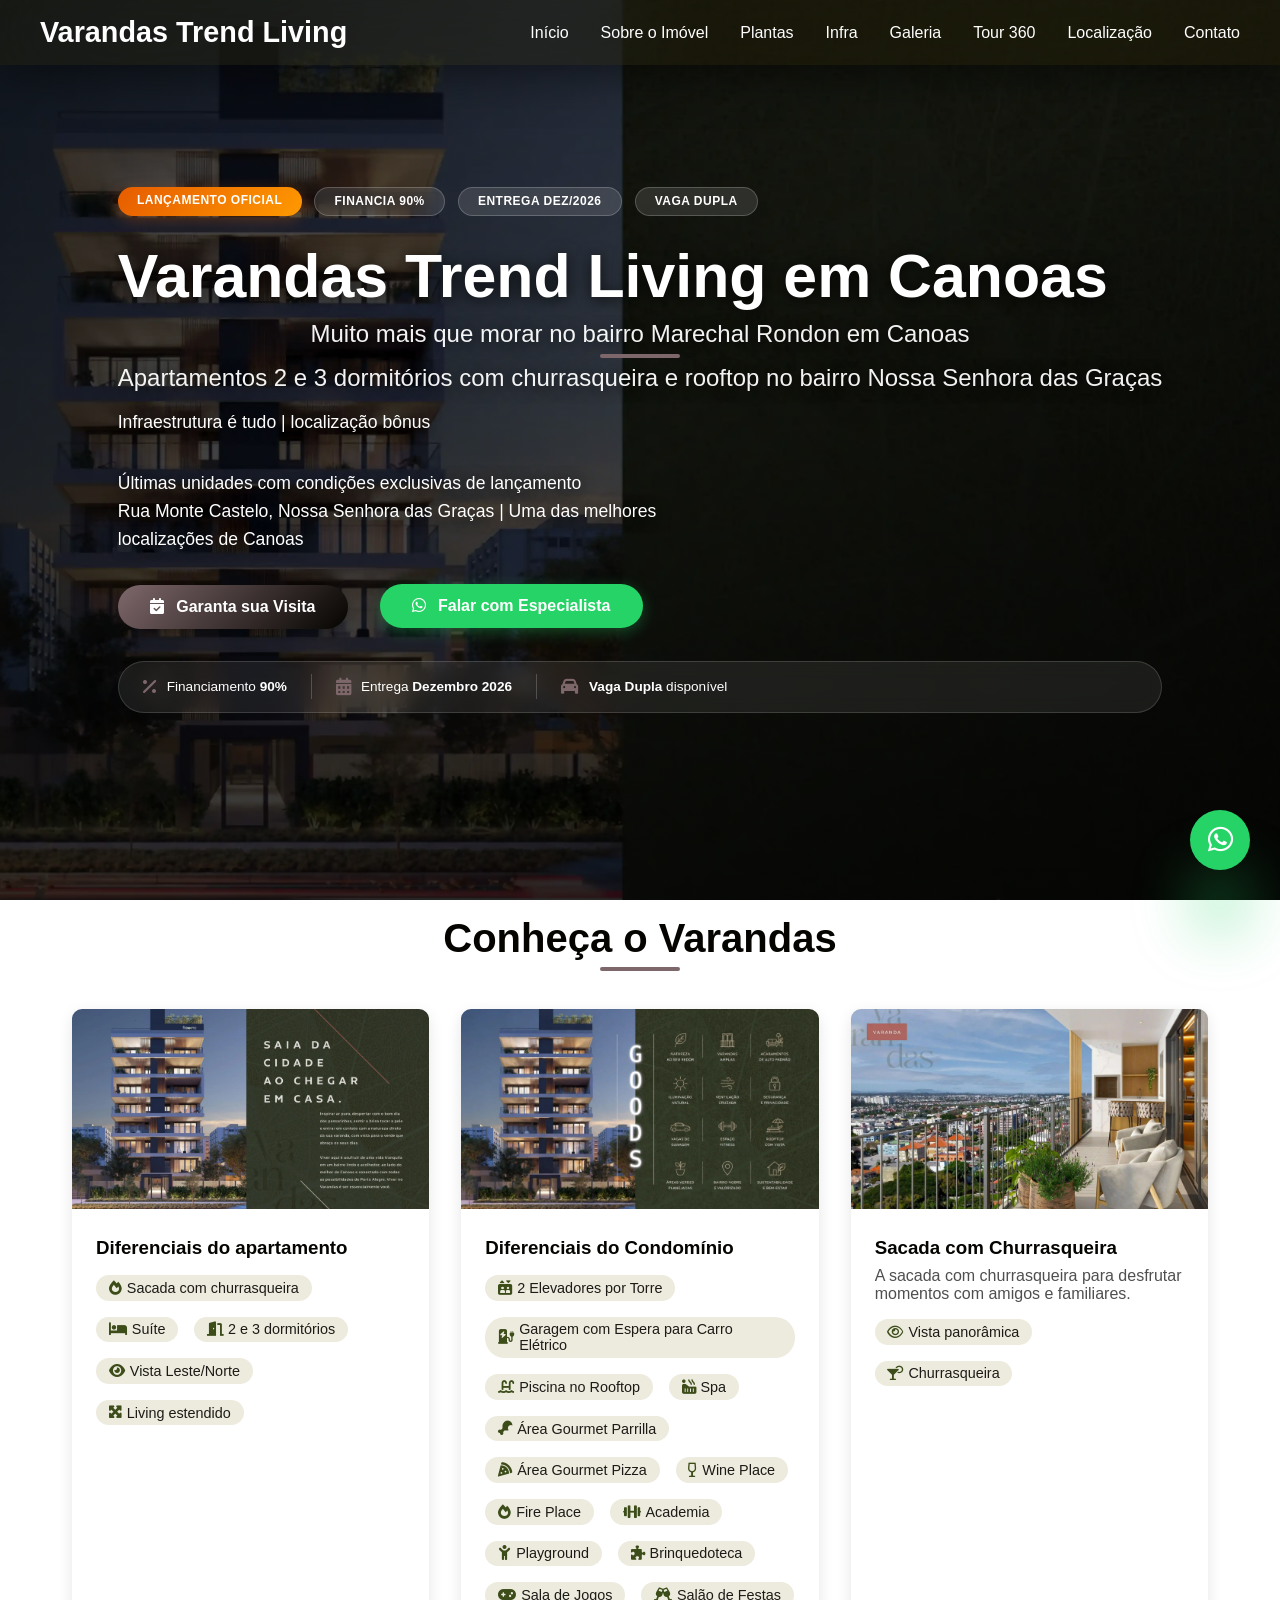
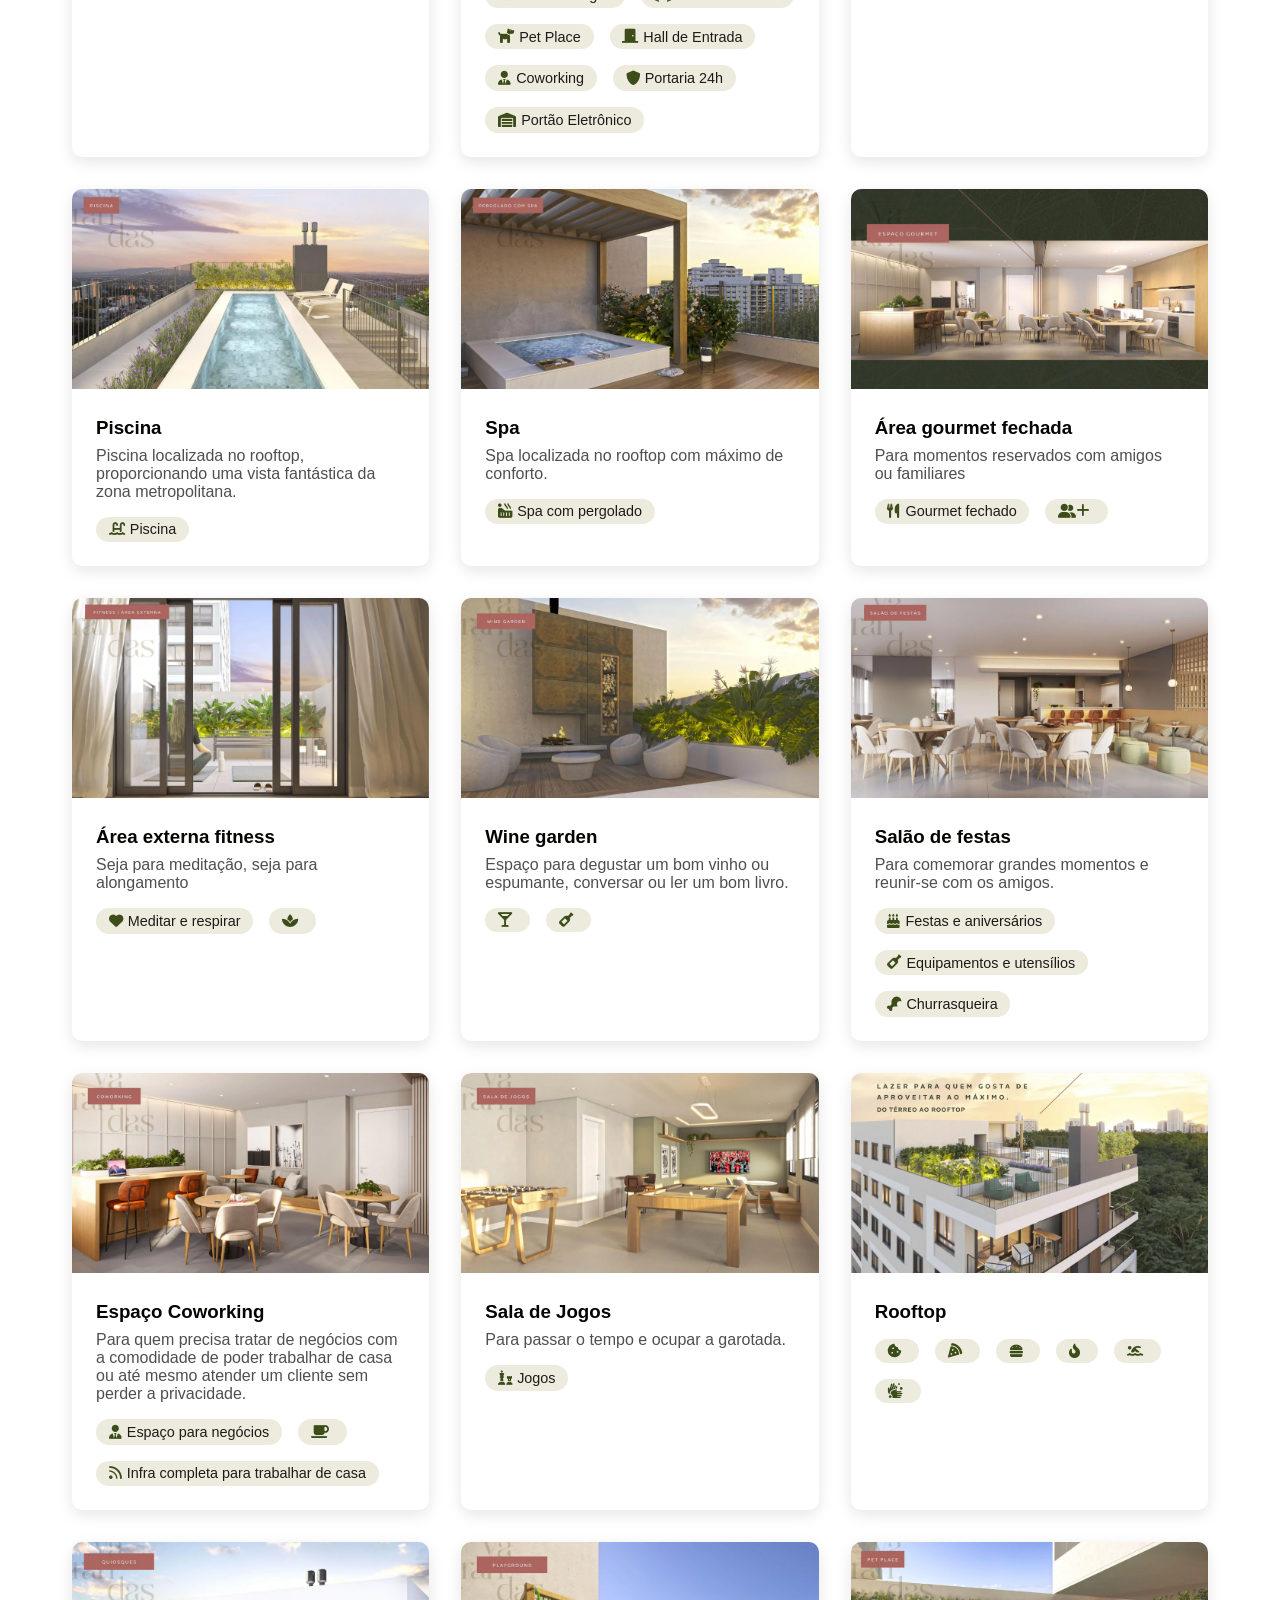
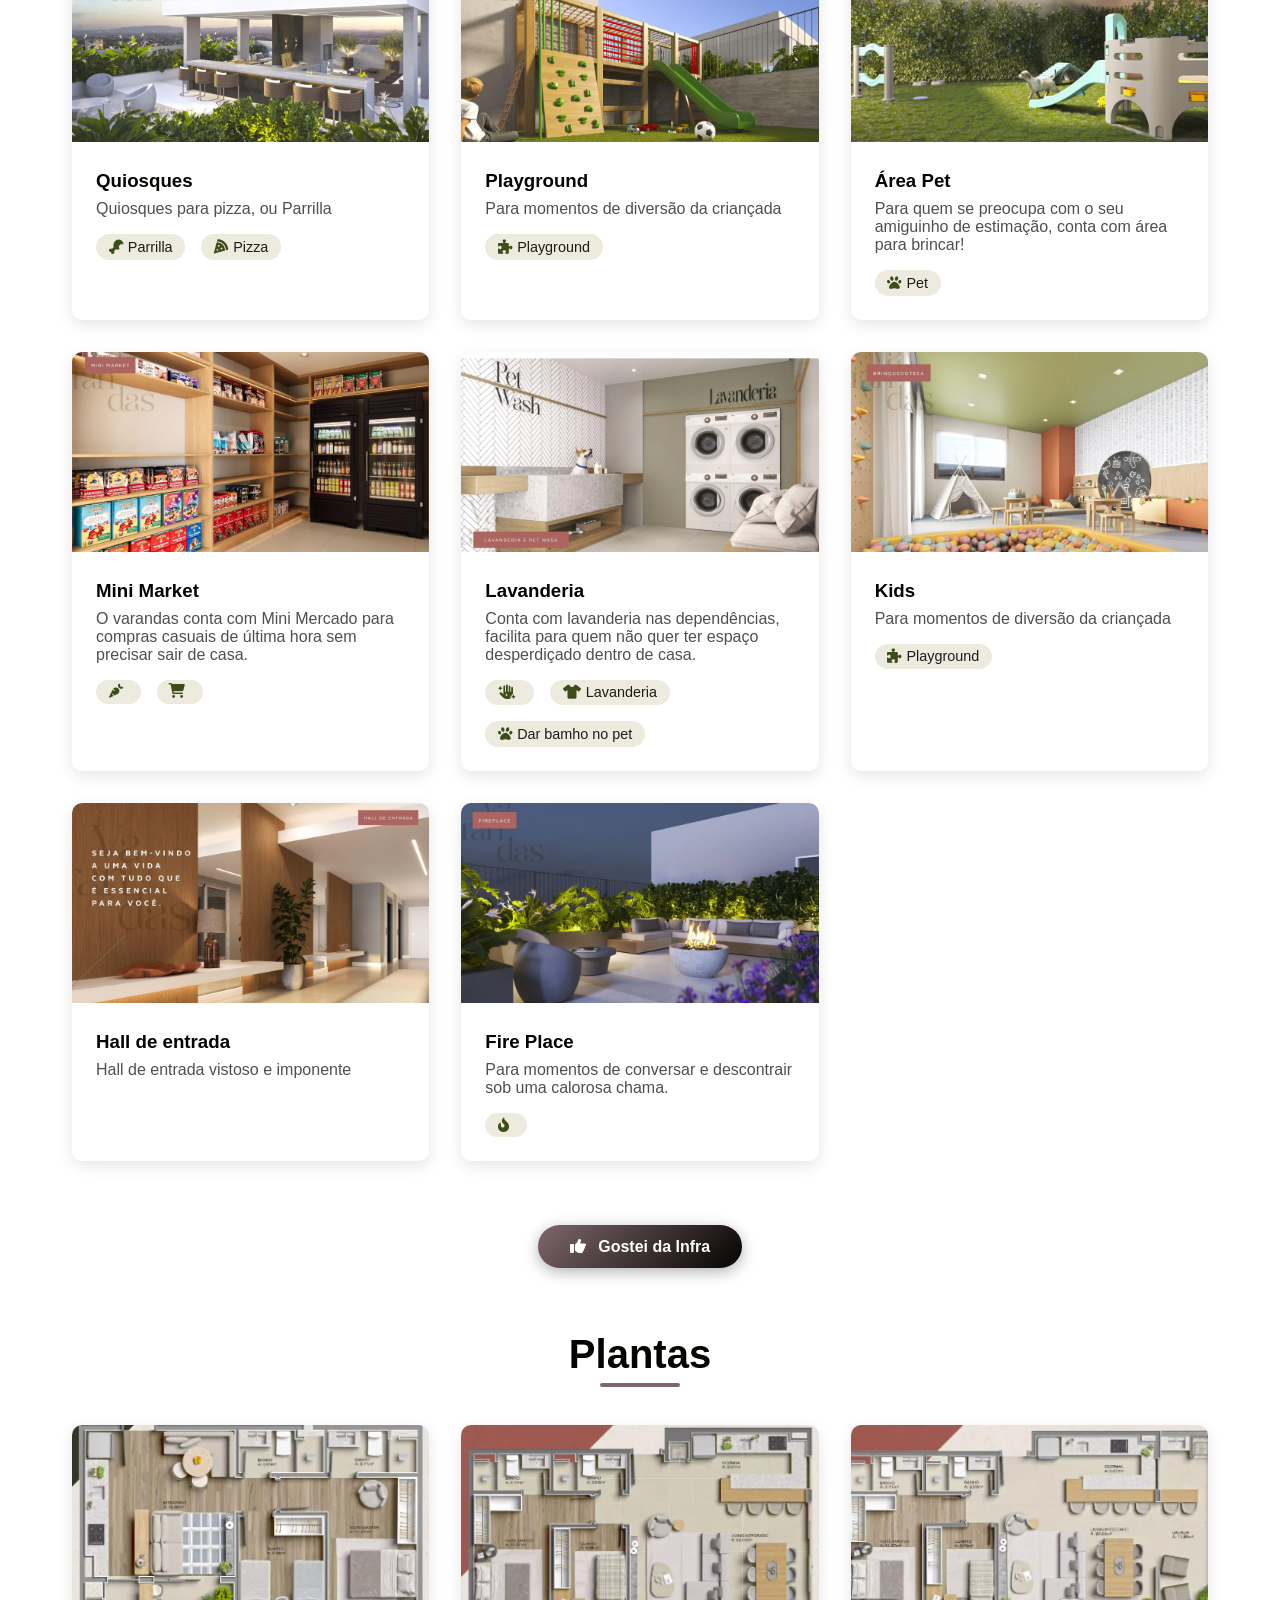
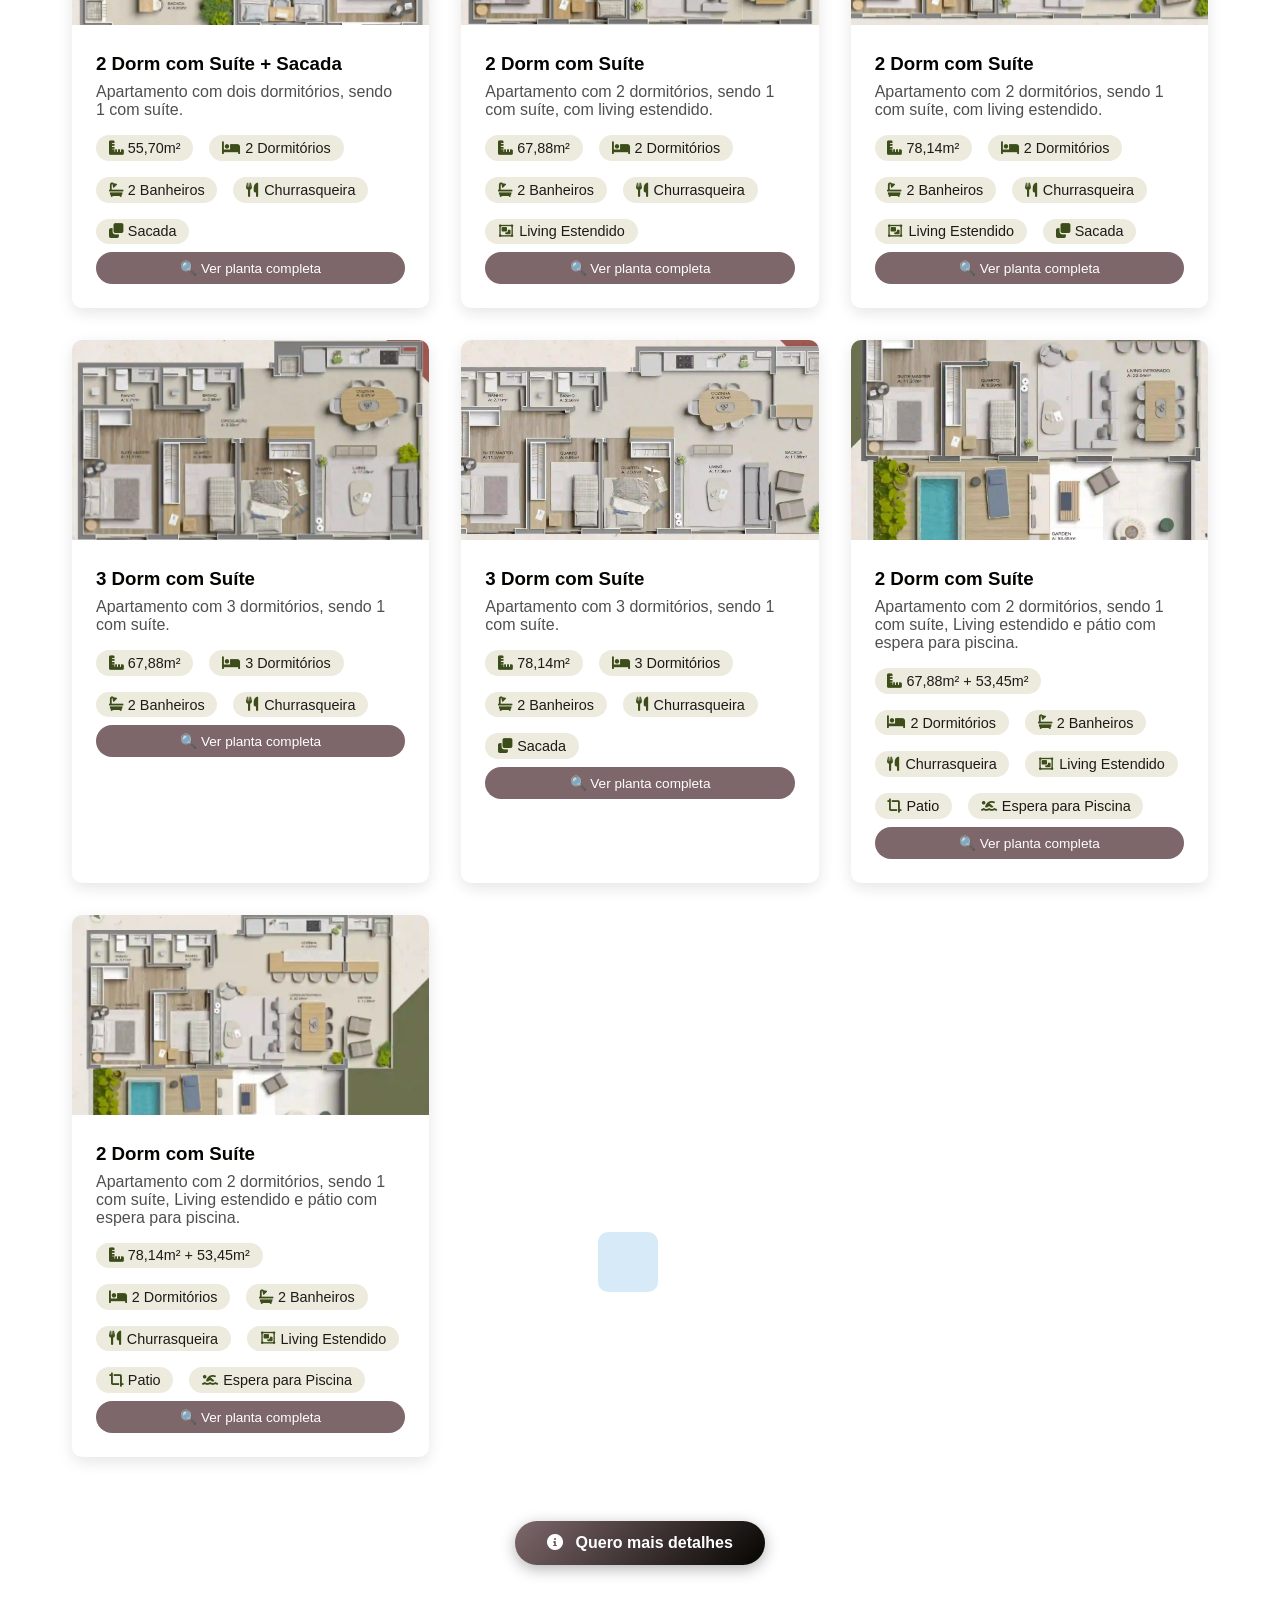
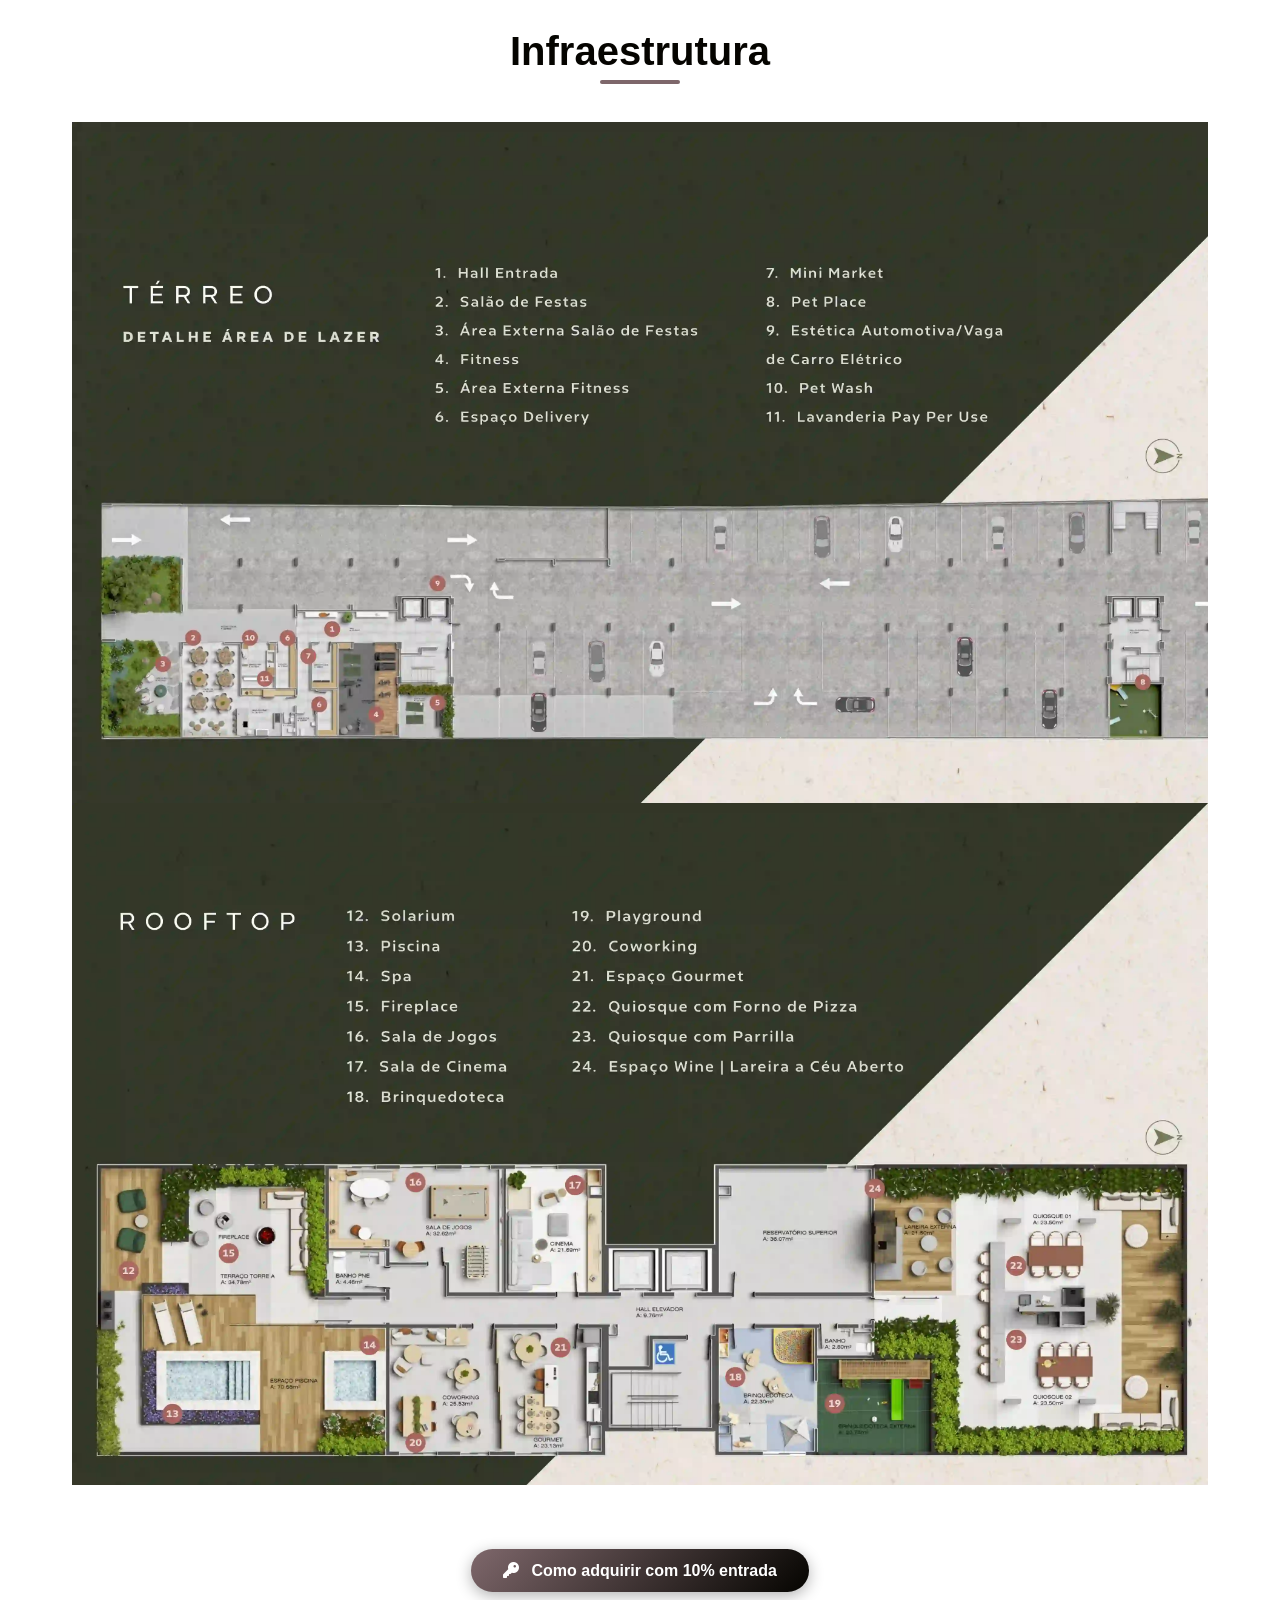
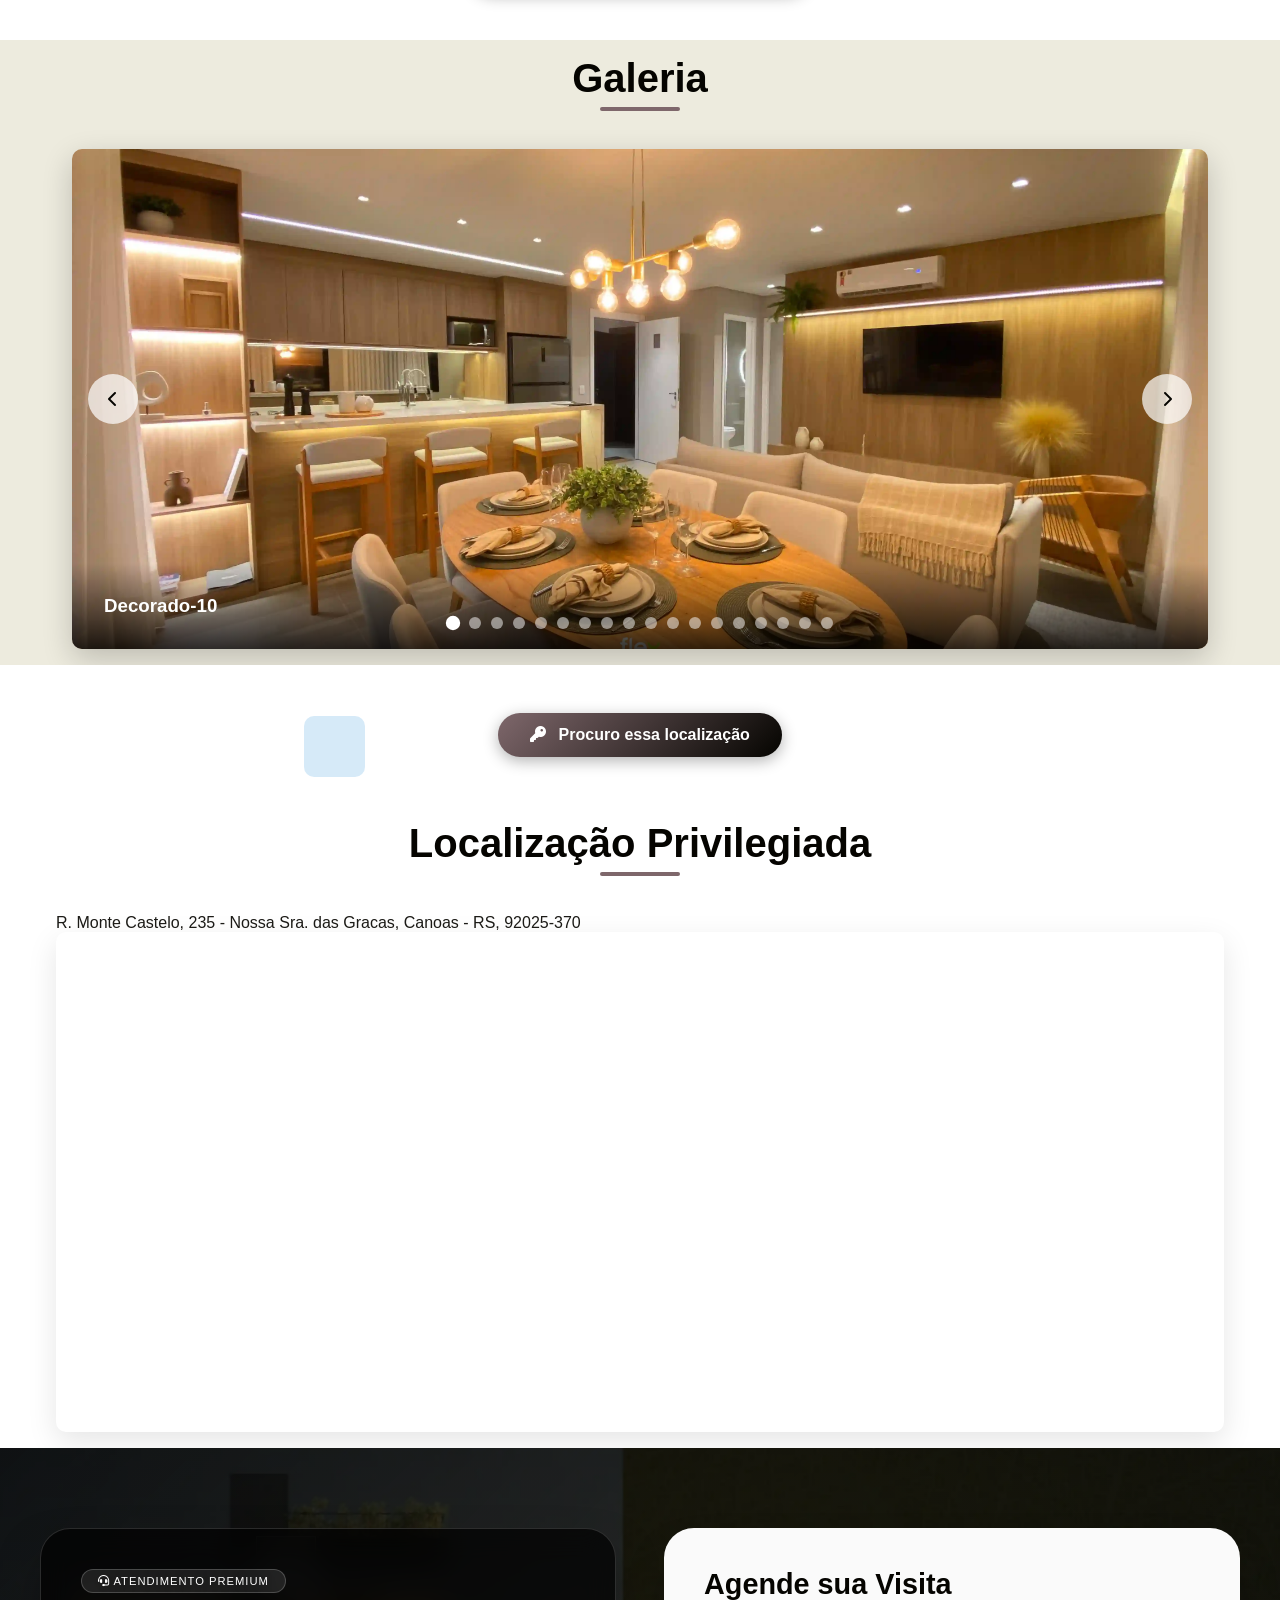
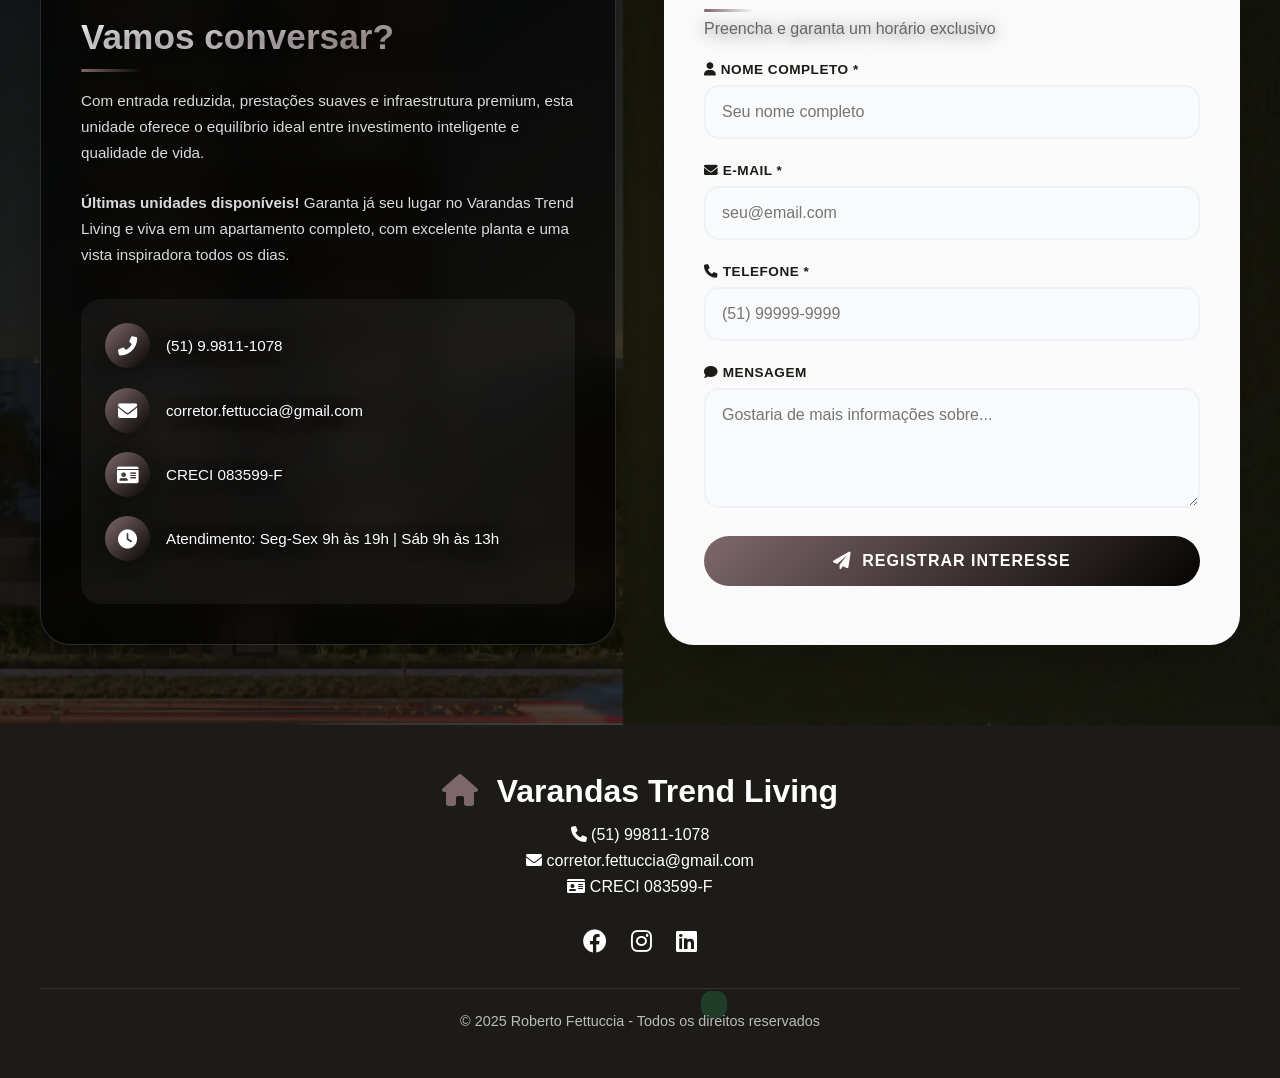
==== index.html @ 5e118ac0 "Update image source in popup position section" ====
<!DOCTYPE html>
<html lang="pt-BR">

<head>
<!-- Direitos reservados - VANRANAS-CANOAS.COM.BR - Roberto De Paula Fettuccia -->
<!-- Versão 2.1 05/05/26 -->
<!-- ========== META TAGS GERADAS PELA FERRAMENTA PROFISSIONAL ========== -->

<!-- Meta Tags Básicas -->
    <meta charset="UTF-8">
    <meta name="viewport" content="width=device-width, initial-scale=1.0">
    <meta name="robots" content="index, follow">
    <meta name="author" content="Roberto Fettuccia - Corretor de Imóveis">
    <meta name="description" content="Conheça o Varandas Trend Living em Canoas. Apartamentos 2 e 3 dormitórios no bairro Nossa Senhora das Graças com rooftop, churrasqueira, vaga dupla e financiamento CAIXA.">
    <meta name="keywords" content="apartamentos em Canoas no bairro Nossa Senhora das Graças, apartamento com churrasqueira Canoas, apartamento com rooftop Canoas, apartamento alto padrão Canoas, apartamento com vaga dupla Canoas, apartamento com garden Canoas, apartamento com 10% de entrada Canoas">
    
    <!-- <title>Apartamentos em Canoas com churrasqueira e rooftop | Alto padrão com vaga dupla e opção garden</title> -->
    <!-- update semantica SEO 10.05.26 -->
    <title>Varandas Trend Living em Canoas | Apartamentos 2 e 3 dormitórios no Nossa Senhora das Graças</title>

<!-- Favicon -->
    <link rel="icon" href="[data-uri]">
    <link rel="icon" type="image/png" sizes="32x32" href="[data-uri]">
    <link rel="icon" type="image/png" sizes="192x192" href="[data-uri]">
    <link rel="apple-touch-icon" sizes="180x180" href="[data-uri]">

<!-- Open Graph / Facebook -->
    <meta property="og:type" content="website">
    <meta property="og:locale" content="pt_BR">
    <meta property="og:site_name" content="Varandas Trend Living - Canoas">
    <meta property="og:url" content="https://varandas-canoas.com.br">
    <meta property="og:title" content="Apartamento Canoas | Alto padrão | Churrasqueira e rooftop | Vaga dupla | Nossa Senhora das Graças - Canoas">
    <meta property="og:description" content="Apartamento em Canoas no bairro Nossa Senhora das Graças com churrasqueira e rooftop. Alto padrão com vaga dupla e excelente localização.">
    <meta property="og:image" content="https://varandas-canoas.com.br/share.webp">
    <meta property="fb:app_id" content="1061739694334514">

<!-- Twitter -->
    <meta name="twitter:card" content="summary_large_image">
    <meta name="twitter:title" content="Varandas Trend Living | 2 e 3 dormitórios varanda e churrasqueira">
    <meta name="twitter:description" content="Condomínio fechado de lotes em Canoas com mais de 9.000m² de lazer e infraestrutura premium.">
    <meta name="twitter:image" content="https://varandas-canoas.com.br/share.webp">

<!-- Geo Tags -->
    <meta name="geo.region" content="BR-RS">
    <meta name="geo.placename" content="Canoas">
    <meta name="geo.position" content="-29.92760476436955; -51.17274981470449">
    <meta name="ICBM" content="-29.92760476436955,  -51.17274981470449">

<!-- Schema.org JSON-LD -->
    <script type="application/ld+json">
{
      "@context": "https://schema.org",
      "@type": "RealEstateListing",
      "name": "Apartamentos em Canoas com churrasqueira e rooftop | Alto padrão com vaga dupla e opção garden",
      "description": "Apartamentos em Canoas com churrasqueira e rooftop. Alto padrão com vaga dupla e opção garden. Apenas 10% de entrada - Financiamento CAIXA!",
      "url": "https://varandas-canoas.com.br",
      "image": "https://varandas-canoas.com.br/share.webp",
      "address": {
            "@type": "PostalAddress",
            "streetAddress": "Monte Castelo, 235, nossa senhora das graças",
            "addressLocality": "Canoas",
            "addressRegion": "RS",
            "postalCode": "92025-370",
            "addressCountry": "BR"
      },
      "geo": {
            "@type": "GeoCoordinates",
            "latitude": -29.92760476436955,
            "longitude": -51.17274981470449
      },
      "listingStatus": "https://schema.org/ForSale",
      "amenityFeature": [
            {
                  "@type": "LocationFeatureSpecification",
                  "name": "Apartamento 3 dormitório",
                  "value": true
            },
            {
                  "@type": "LocationFeatureSpecification",
                  "name": "apartamento living estendido",
                  "value": true
            },
            {
                  "@type": "LocationFeatureSpecification",
                  "name": "Opção com garden",
                  "value": true
            },
            {
                  "@type": "LocationFeatureSpecification",
                  "name": "Garagem para 2 carros",
                  "value": true
            },
            {
                  "@type": "LocationFeatureSpecification",
                  "name": "garagem dupla",
                  "value": true
            },
            {
                  "@type": "LocationFeatureSpecification",
                  "name": "vaga dupla",
                  "value": true
            },
            {
                  "@type": "LocationFeatureSpecification",
                  "name": "2 Elevadores por Torre",
                  "value": true
            },
            {
                  "@type": "LocationFeatureSpecification",
                  "name": "Garagem com Espera para Carro Elétrico",
                  "value": true
            },
            {
                  "@type": "LocationFeatureSpecification",
                  "name": "Piscina no Rooftop",
                  "value": true
            },
            {
                  "@type": "LocationFeatureSpecification",
                  "name": "Spa",
                  "value": true
            },
            {
                  "@type": "LocationFeatureSpecification",
                  "name": "Vista panorâmica piscina",
                  "value": true
            },
            {
                  "@type": "LocationFeatureSpecification",
                  "name": "Academia",
                  "value": true
            },
            {
                  "@type": "LocationFeatureSpecification",
                  "name": "Sala de Jogos",
                  "value": true
            },
            {
                  "@type": "LocationFeatureSpecification",
                  "name": "Salão de Festas",
                  "value": true
            },
            {
                  "@type": "LocationFeatureSpecification",
                  "name": "sacada com churrasqueira",
                  "value": true
            }
      ],
      "offers": {
            "@type": "Offer",
            "priceCurrency": "BRL",
            "price": "503000",
            "availability": "https://schema.org/PreOrder",
            "url": "https://varandas-canoas.com.br"
      },
      "telephone": "+55 51 998111078"
}
    </script>

<!-- Schema.org Microdata -->
    <div itemscope itemtype="https://schema.org/RealEstateListing">
        <meta itemprop="name" content="Apartamentos em Canoas com churrasqueira e rooftop | Alto padrão com vaga dupla e opção garden">
        <meta itemprop="description" content="Apartamentos em Canoas com churrasqueira e rooftop. Alto padrão com vaga dupla e opção garden. Apenas 10% de entrada - Financiamento CAIXA!">
        <meta itemprop="productID" content="VTL">
        <meta itemprop="url" content="https://varandas-canoas.com.br">
        <meta itemprop="image" content="https://varandas-canoas.com.br/share.webp">
        <div itemprop="address" itemscope itemtype="https://schema.org/PostalAddress">
            <meta itemprop="streetAddress" content="R. Monte Castelo, 235, nossa senhora das graças">
            <meta itemprop="addressLocality" content="Canoas">
            <meta itemprop="addressRegion" content="RS">
            <meta itemprop="postalCode" content="92025-370">
            <meta itemprop="addressCountry" content="BR">
        </div>
        <div itemprop="offers" itemscope itemtype="https://schema.org/Offer">
            <link itemprop="availability" href="https://schema.org/PreOrder">
            <meta itemprop="price" content="503000">
            <meta itemprop="priceCurrency" content="BRL">
        </div>
    </div>


<!-- Google Tag Manager -->
<script>(function(w,d,s,l,i){w[l]=w[l]||[];w[l].push({'gtm.start':
new Date().getTime(),event:'gtm.js'});var f=d.getElementsByTagName(s)[0],
j=d.createElement(s),dl=l!='dataLayer'?'&l='+l:'';j.async=true;j.src=
'https://www.googletagmanager.com/gtm.js?id='+i+dl;f.parentNode.insertBefore(j,f);
})(window,document,'script','dataLayer','GTM-5CMGVFJ5');</script>
<!-- End Google Tag Manager -->


    <link rel="stylesheet" href="https://cdnjs.cloudflare.com/ajax/libs/font-awesome/6.0.0-beta3/css/all.min.css">
    <style>
        :root {    
    /* Defina aqui sua cor primária (base) */
    /* 
    * Sistema de Cores Baseado em Hue (Matiz)
    * Defina o hue principal (0-360) para alterar todo o tema
    * Exemplos:
    * - Azul: 210 (padrão)
    * - Vermelho: 0
    * - Verde: 120
    * - Roxo: 270
    * - Laranja: 30
    * - amarelo - 60
    * - amadeirado - 50
    */   

    --primary-hue: 50; /* Azul - altere este valor para mudar o esquema de cores */
    
    /* Cores análogas (30° de diferença no círculo cromático) */
    --primary-color: hsl(var(--primary-hue), 90%, 1%);
    --secondary-color: hsl(calc(var(--primary-hue) + 30), 50%, 20%);
    --accent-color: hsl(calc(var(--primary-hue) - 60), 10%, 45%);
    
    /* Cores derivadas */
    --light-color: hsl(var(--primary-hue), 30%, 90%);
    --dark-color: hsl(var(--primary-hue), 10%, 10%);
    --fundo-color: hsl(var(--primary-hue), 33%, 100%);
    
    /* Cores neutras e constantes */
    --white: hsl(0, 0%, 100%);
    --black: hsl(0, 0%, 0%);
    --gray: hsl(0, 0%, 31%);
    
    /* Transições */
    --transition-time: 0.5s;
    
    /* Gradientes */
    --begin-color: linear-gradient(0deg, var(--primary-color) 0%, var(--accent-color) 130%);
    --bgimg:url("./hero.webp");
     /*https://images.unsplash.com/photo-1564013799919-ab600027ffc6?ixlib=rb-1.2.1&auto=format&fit=crop&w=1350&q=80*/

}

* {
    margin: 0;
    padding: 0;
    box-sizing: border-box;
    font-family: 'Segoe UI', Tahoma, Geneva, Verdana, sans-serif;
}

body {
    background-color: var(--fundo-color);
    color: var(--dark-color);
    overflow-x: hidden;
    position: relative;
}

body::before {
    content: '';
    position: fixed;
    top: 0;
    left: 0;
    width: 100%;
    height: 100%;
    background: linear-gradient(180deg, hsla(var(--primary-hue), 70%, 50%, 10%) 0%, hsla(calc(var(--primary-hue) + 10), 70%, 50%, 5%) 100%);
    z-index: -1;
    pointer-events: none;
}


/* Efeito de clique */
.ripple {
    position: absolute;
    border-radius: 50%;
    background: rgba(255, 255, 255, 0.795);
    transform: scale(0);
    animation: ripple 0.6s linear;
    pointer-events: none;
}

@keyframes ripple {
    to {
        transform: scale(9);
        opacity: 10;
    }
}

/* Header */
header {
    /*background: linear-gradient(0deg, var(--primary-color) 12%, var(--secondary-color) 120%);*/
    background: hsla(var(--primary-hue), 100%, 8%, 0.3);
    backdrop-filter: blur(50px);
    color: var(--white);
    padding: 1rem 2rem;
    position: fixed;
    width: 100%;
    z-index: 1000;
    box-shadow: 0 4px 50px rgba(0, 0, 0, 0.60);
    transition: all 0.3s ease;
}

header.scrolled {
    padding: 0.5rem 1rem;
    background: hsla(var(--primary-hue), 100%, 8%, 0.6);
    backdrop-filter: blur(10px);
}

.header-container {
    display: flex;
    justify-content: space-between;
    align-items: center;
    max-width: 1200px;
    margin: 0 auto;
}

.logo {
    font-size: 1.8rem;
    font-weight: 700;
    display: flex;
    align-items: center;
}

.logo i {
    margin-right: 10px;
    color: var(--accent-color);
}

nav ul {
    display: flex;
    list-style: none;
}

nav ul li {
    margin-left: 2rem;
}

nav ul li a {
    color: var(--white);
    text-decoration: none;
    font-weight: 500;
    transition: color 0.3s;
    position: relative;
}

nav ul li a:hover {
    color: var(--accent-color);
}

nav ul li a::after {
    content: '';
    position: absolute;
    bottom: -5px;
    left: 0;
    width: 0;
    height: 2px;
    background-color: var(--accent-color);
    transition: width 0.3s;
}

nav ul li a:hover::after {
    width: 100%;
}

.mobile-menu {
    display: none;
    font-size: 2.8rem;
    cursor: pointer;
}

/* Hero Section */
/* Hero Section - Estilo Arrojado (Sem Conflitos) */
.hero {
    height: 100vh;
    display: flex;
    align-items: center;
    position: relative;
    overflow: hidden;
    background: var(--bgimg) no-repeat center center/cover !important;
    background-size: 120% auto;
    background-position: 0% center;
    animation: bgScroll 80s linear infinite;
}

/* NOVO: Overlay escuro dramático (SEM SOBRESCREVER O SEU ::after) */
.hero::before {
    content: '';
    position: absolute;
    top: 0;
    left: 0;
    width: 100%;
    height: 100%;
    background: linear-gradient(
        135deg,
        rgba(0, 0, 0, 0.6) 0%,
        rgba(0, 0, 0, 0.3) 50%,
        rgba(0, 0, 0, 0.7) 100%
    );
    z-index: 0;
}

/* SEU ::after original - mantido e ajustado para não brigar */
.hero::after {
    content: '';
    position: absolute;
    top: 0;
    left: 0;
    width: 100%;
    height: 100%;
    background: linear-gradient(
        40deg,
        hsla(calc(var(--primary-hue) - 10), 30%, 50%, 0.25),
        hsla(calc(var(--secondary-color) + 10), 30%, 50%, 0.25)
    );
    z-index: 0;
    pointer-events: none;
}

/* Efeito de brilho lateral (NOVO) */
.hero .hero-glow {
    position: absolute;
    top: 0;
    left: 0;
    width: 100%;
    height: 100%;
    background: linear-gradient(
        90deg,
        transparent 0%,
        hsla(var(--primary-hue), 80%, 60%, 0.1) 50%,
        transparent 100%
    );
    z-index: 0;
    pointer-events: none;
}

.hero-content {
    max-width: 1200px;
    margin: 0 auto;
    padding: 2rem;
    position: relative;
    z-index: 2;
    color: var(--white);
    transform: translateY(120px);
    opacity: 0;
    transition: all 1s ease-out;
}

.hero-content.animate {
    transform: translateY(0);
    opacity: 1;
}

.hero h1 {
    font-size: 3.8rem;
    margin-bottom: 0.5rem;
    line-height: 1.2;
    font-weight: 800;
}

/* NOVO: Subtítulo */
.hero h2 {
    font-size: 1.5rem;
    font-weight: 500;
    margin-bottom: 1rem;
    color: rgba(255, 255, 255, 0.95);
}

.hero p {
    font-size: 1.1rem;
    margin-bottom: 2rem;
    max-width: 550px;
    line-height: 1.6;
}

/* Text shadow - SUA regra original, só adicionei o h2 */
:where(.hero p, .hero h1, .hero h2, .contact-container p, .contact-container h1, .contact-container h2, .contact-container span) {
    text-shadow: 0 2px 15px rgba(0, 0, 0, 0.6);
}

/* BADGES (NOVO) */
.hero-badges {
    display: flex;
    flex-wrap: wrap;
    gap: 0.8rem;
    margin-bottom: 1.5rem;
}

.badge {
    padding: 0.4rem 1.2rem;
    border-radius: 50px;
    font-size: 0.75rem;
    font-weight: 700;
    letter-spacing: 0.5px;
    background: rgba(255, 255, 255, 0.12);
    backdrop-filter: blur(8px);
    border: 1px solid rgba(255, 255, 255, 0.2);
    color: white;
    text-transform: uppercase;
}

.badge.highlight {
    background: linear-gradient(135deg, #e65c00, #ff9900);
    border: none;
    box-shadow: 0 4px 15px rgba(230, 92, 0, 0.3);
}

/* Texto com gradiente (NOVO) */
.gradient-text {
    background: linear-gradient(135deg, #fff 0%, var(--accent-color) 100%);
    -webkit-background-clip: text;
    background-clip: text;
    color: transparent;
}

/* Botões - PRESERVANDO SEUS ESTILOS ORIGINAIS e adicionando melhorias */
.btn-whatsapp,
.cta-button {
    display: inline-flex;
    align-items: center;
    gap: 10px;
    padding: 0.9rem 2rem;
    border-radius: 50px;
    text-decoration: none;
    font-weight: 700;
    transition: all 0.3s ease;
    position: relative;
    overflow: hidden;
    border: none;
    cursor: pointer;
    font-size: 1rem;
}

.cta-button {
    background: linear-gradient(135deg, var(--accent-color), var(--primary-color));
    color: var(--white);
    box-shadow: 0 4px 15px rgba(0, 0, 0, 0.3);
}

.cta-button:hover {
    background: linear-gradient(135deg, var(--primary-color), var(--accent-color));
    transform: translateY(-3px);
    box-shadow: 0 10px 20px rgba(0, 0, 0, 0.3);
}

/* Botão WhatsApp - MANTIDO SEU ESTILO, só adicionei flex */
.btn-whatsapp {
    background: #25D366;
    margin-left: 0;
    box-shadow: 0 4px 15px rgba(37, 211, 102, 0.3);
}

.btn-whatsapp:hover {
    background: #128C7E;
    transform: translateY(-3px);
    box-shadow: 0 8px 25px rgba(37, 211, 102, 0.4);
}

.btn-whatsapp:active,
.cta-button:active {
    transform: translateY(-1px);
}

/* NOVO: Container dos botões */
.hero-buttons {
    display: flex;
    flex-wrap: wrap;
    gap: 1rem;
    margin-bottom: 2rem;
}

/* Efeito pulsar no botão principal (NOVO) */
.pulse {
    animation: pulseBtn 2s infinite;
}

@keyframes pulseBtn {
    0% {
        box-shadow: 0 4px 15px rgba(0, 0, 0, 0.3);
    }
    50% {
        box-shadow: 0 0 0 8px rgba(255, 153, 0, 0.25), 0 4px 15px rgba(0, 0, 0, 0.3);
    }
    100% {
        box-shadow: 0 4px 15px rgba(0, 0, 0, 0.3);
    }
}

/* Strip de informações (NOVO) */
.hero-info-strip {
    display: flex;
    align-items: center;
    gap: 1.5rem;
    flex-wrap: wrap;
    padding: 0.8rem 1.5rem;
    background: rgba(255, 255, 255, 0.08);
    backdrop-filter: blur(10px);
    border-radius: 60px;
    border: 1px solid rgba(255, 255, 255, 0.15);
    margin-top: 1rem;
}

.info-item {
    display: flex;
    align-items: center;
    gap: 10px;
    font-size: 0.85rem;
    color: white;
}

.info-item i {
    font-size: 1.1rem;
    color: var(--accent-color);
}

.info-item strong {
    font-weight: 700;
    color: #fff;
}

.info-divider {
    width: 1px;
    height: 25px;
    background: rgba(255, 255, 255, 0.2);
}

/* Responsivo - MANTIDO e expandido */
@media (max-width: 768px) {
    .hero h1 {
        font-size: 2.5rem;
    }
    
    .hero h2 {
        font-size: 1.1rem;
    }
    
    .hero p {
        font-size: 0.9rem;
    }
    
    .hero-buttons {
        flex-direction: column;
    }
    
    .cta-button, 
    .btn-whatsapp {
        justify-content: center;
        width: 100%;
        margin-left: 0;
    }
    
    .hero-badges {
        gap: 0.5rem;
    }
    
    .badge {
        font-size: 0.65rem;
        padding: 0.3rem 0.8rem;
    }
    
    .hero-info-strip {
        flex-direction: column;
        align-items: flex-start;
        border-radius: 20px;
        gap: 0.8rem;
    }
    
    .info-divider {
        display: none;
    }
}


        /* BOTAO WHATSAPP */
        .btn-whatsapp {
            background: #25D366;
            margin-left: 1rem;
        }
        /* BOTAO WHATSAPP - hover*/
        .btn-whatsapp:hover {
            background: #128C7E;
        }

.btn-whatsapp,
.cta-button {
    display: inline-block;
    padding: 0.8rem 2rem;
    border-radius: 50px;
    text-decoration: none;
    font-weight: 600;
    transition: all 0.3s;
    position: relative;
    overflow: hidden;
    border: none;
    cursor: pointer;
}
.cta-button {
    background-color: var(--accent-color);
    color: var(--white);
}

.cta-button:hover {
    background-color: hsla(calc(var(--primary-hue) - 30), 70%, 35%, 1);
    transform: translateY(-3px);
    box-shadow: 0 10px 20px rgba(0, 0, 0, 0.2);
}

.btn-whatsapp,
.cta-button:active {
    transform: translateY(-1px);
}

.floating-elements {
    position: absolute;
    width: 100%;
    height: 100%;
    top: 0;
    left: 0;
    pointer-events: none;
    overflow: hidden;
}

.floating-element {
    position: absolute;
    background-color: rgba(255, 255, 255, 0.1);
    border-radius: 10px;
    animation: float 15s infinite linear;
}

@keyframes float {
    0% {
        transform: translateY(0) rotate(0deg);
    }
    50% {
        transform: translateY(-20px) rotate(180deg);
    }
    100% {
        transform: translateY(0) rotate(360deg);
    }
}

/* About Property */
.about-property {
    padding: 1rem 2rem;
    max-width: 1200px;
    margin: 0 auto;
    position: relative;
}

.section-title {
    text-align: center;
    margin-bottom: 3rem;
    font-size: 2.5rem;
    color: var(--primary-color);
    position: relative;
}

.section-title::after {
    content: '';
    position: absolute;
    bottom: -10px;
    left: 50%;
    transform: translateX(-50%);
    width: 80px;
    height: 4px;
    background-color: var(--accent-color);
    border-radius: 2px;
}

.property-grid {
    display: grid;
    grid-template-columns: repeat(auto-fit, minmax(300px, 1fr));
    gap: 2rem;
}

.property-card {
    background-color: var(--white);
    border-radius: 10px;
    overflow: hidden;
    box-shadow: 0 5px 15px rgba(0, 0, 0, 0.1);
    transition: all 0.3s ease;
    opacity: 0;
    transform: translateY(50px);
}

.property-card.animate {
    opacity: 1;
    transform: translateY(0);
}

.property-card:nth-child(1) {
    transition-delay: 0.1s;
}

.property-card:nth-child(2) {
    transition-delay: 0.2s;
}

.property-card:nth-child(3) {
    transition-delay: 0.3s;
}

.property-card:hover {
    transform: translateY(-10px);
    box-shadow: 0 15px 30px rgba(0, 0, 0, 0.2);
}

.property-card img {
    width: 100%;
    height: 200px;
    object-fit: cover;
    transition: all 0.5s ease;
}

.property-card:hover img {
    transform: scale(1.05);
}

.property-info {
    padding: 1.5rem;
}

.property-info h3 {
    margin-bottom: 0.5rem;
    color: var(--primary-color);
}

.property-info p {
    color: var(--gray);
    margin-bottom: 1rem;
}

.property-features {
    display: flex;
    flex-wrap: wrap;
    gap: 1rem;
    margin-top: 1rem;
}

.feature {
    display: flex;
    align-items: center;
    background-color: var(--light-color);
    padding: 0.3rem 0.8rem;
    border-radius: 20px;
    font-size: 0.9rem;
}

.feature i {
    margin-right: 5px;
    color: var(--secondary-color);
}

/* Carousel */
.carousel-section {
    padding: 1rem 0;
    background-color: var(--light-color);
    position: relative;
    overflow: hidden;
}

.carousel-container {
    max-width: 1200px;
    margin: 0 auto;
    padding: 0 2rem;
}

.carousel {
    position: relative;
    height: 500px;
    perspective: 1000px;
}

.carousel-inner {
    position: relative;
    width: 100%;
    height: 100%;
    transform-style: preserve-3d;
    transition: transform 1s;
}

.carousel-item {
    position: absolute;
    width: 100%;
    height: 100%;
    left: 0;
    top: 0;
    background-size: cover;
    background-position: center;
    border-radius: 10px;
    overflow: hidden;
    box-shadow: 0 10px 30px rgba(0, 0, 0, 0.2);
    transition: all 0.5s ease;
    opacity: 0;
    display: flex;
    align-items: flex-end;
}

.carousel-item.active {
    opacity: 1;
    z-index: 10;
}
/* Botões com ícones e espaçamento melhorado */
.hero-buttons {
    display: flex;
    flex-wrap: wrap;
    gap: 1rem;
    margin-top: 2rem;
}

.cta-button i, 
.btn-whatsapp i {
    margin-right: 8px;
}

/* Overlay mais escuro para melhor contraste do texto */
.hero::after {
    content: '';
    position: absolute;
    top: 0;
    left: 0;
    width: 100%;
    height: 100%;
    background: linear-gradient(
        to bottom,
        rgba(0, 0, 0, 0.4) 0%,
        rgba(0, 0, 0, 0.7) 100%
    );
    z-index: 0;
}

/* Sombra do texto mais forte */
:where(.hero p, .hero h1) {
    text-shadow: 0 2px 15px rgba(0, 0, 0, 0.8);
}

/* Responsivo para mobile */
@media (max-width: 768px) {
    .hero h1 {
        font-size: 2rem;
        line-height: 1.3;
    }
    
    .hero p {
        font-size: 0.95rem;
    }
    
    .hero-buttons {
        flex-direction: column;
        gap: 0.8rem;
    }
    
    .hero-buttons .cta-button,
    .hero-buttons .btn-whatsapp {
        display: block;
        width: 100%;
        text-align: center;
        padding: 0.9rem 1rem;
    }
}
.carousel-item.prev,
.carousel-item.next {
    opacity: 0.7;
    z-index: 9;
}

.carousel-item.prev {
    transform: translateX(-30%) scale(0.9);
}

.carousel-item.next {
    transform: translateX(30%) scale(0.9);
}

.carousel-caption {
    background: linear-gradient(transparent, rgba(0, 0, 0, 0.8));
    color: var(--white);
    width: 100%;
    padding: 2rem;
    transform: translateY(100px);
    transition: all 0.5s ease;
}

.carousel-item.active .carousel-caption {
    transform: translateY(0);
}

.carousel-controls {
    position: absolute;
    top: 50%;
    width: 100%;
    display: flex;
    justify-content: space-between;
    z-index: 20;
    transform: translateY(-50%);
}

.carousel-control {
    background-color: rgba(255, 255, 255, 0.7);
    color: var(--primary-color);
    width: 50px;
    height: 50px;
    border-radius: 50%;
    display: flex;
    align-items: center;
    justify-content: center;
    cursor: pointer;
    transition: all 0.3s;
    margin: 0 1rem;
}

.carousel-control:hover {
    background-color: var(--white);
    transform: scale(1.1);
}

.carousel-indicators {
    position: absolute;
    bottom: 20px;
    left: 50%;
    transform: translateX(-50%);
    display: flex;
    gap: 10px;
    z-index: 20;
}

.indicator {
    width: 12px;
    height: 12px;
    border-radius: 50%;
    background-color: rgba(255, 255, 255, 0.5);
    cursor: pointer;
    transition: all 0.3s;
}

.indicator.active {
    background-color: var(--white);
    transform: scale(1.2);
}

/* Map Section */
.map-section {
    padding: 1rem 1rem;
    max-width: 1200px;
    margin: 0 auto;
}

.map-container {
    height: 500px;
    border-radius: 10px;
    overflow: hidden;
    box-shadow: 0 10px 30px rgba(0, 0, 0, 0.1);
    position: relative;
    transform: translateY(50px);
    opacity: 0;
    transition: all 0.8s ease;
}

.map-container.animate {
    transform: translateY(0);
    opacity: 1;
}

.map-container iframe {
    width: 100%;
    height: 100%;
    border: none;
}

/* Contact Form */
.contact-section { /*contato css*/
    padding: 5rem 2rem;
    background: linear-gradient(135deg, var(--primary-color) 0% 0 12%, var(--secondary-color) 100%);
    color: var(--white);
    position: relative;
    overflow: hidden;
    background: var(--bgimg) no-repeat center center/cover !important;
    background-size: cover;
    background-position: center;
    display: flex;
}

/*animação ----- inicio*/
  @keyframes panBackground {
            0% {
                background-position: 0% 50%;
            }
            50% {
                background-position: 20% 50%;
            }
            100% {
                background-position: 0% 50%;
            }
        }

/* Contact Section - Estilo Premium Arrojado */
.contact-section {
    padding: 5rem 2rem;
    position: relative;
    overflow: hidden;
    background: linear-gradient(135deg, rgba(0,0,0,0.85) 0%, rgba(0,0,0,0.7) 100%), var(--bgimg) no-repeat center center/cover !important;
    background-size: cover;
    background-attachment: fixed;
}

/* Efeito de brilho animado no fundo */
.contact-section::before {
    content: '';
    position: absolute;
    top: -50%;
    left: -50%;
    width: 200%;
    height: 200%;
    background: radial-gradient(circle, hsla(var(--primary-hue), 80%, 60%, 0.08) 0%, transparent 70%);
    animation: rotateGlow 20s linear infinite;
    z-index: 0;
}

@keyframes rotateGlow {
    0% { transform: rotate(0deg); }
    100% { transform: rotate(360deg); }
}

.contact-container {
    max-width: 1200px;
    margin: 0 auto;
    display: grid;
    grid-template-columns: repeat(auto-fit, minmax(350px, 1fr));
    gap: 3rem;
    position: relative;
    z-index: 2;
}

/* Lado esquerdo - Info */
.contact-info {
    background: rgba(0, 0, 0, 0.7);
    backdrop-filter: blur(15px);
    border-radius: 30px;
    padding: 2.5rem;
    border: 1px solid rgba(255, 255, 255, 0.15);
    box-shadow: 0 25px 50px -12px rgba(0, 0, 0, 0.5);
    transition: all 0.4s ease;
}

.contact-info:hover {
    transform: translateY(-5px);
    border-color: rgba(var(--accent-color), 0.3);
    box-shadow: 0 30px 60px -12px rgba(0, 0, 0, 0.6);
}

.contact-info h2 {
    font-size: 2.2rem;
    margin-bottom: 1rem;
    background: linear-gradient(135deg, #fff 0%, var(--accent-color) 100%);
    -webkit-background-clip: text;
    background-clip: text;
    color: transparent;
}

.contact-info h2::after {
    content: '';
    display: block;
    width: 60px;
    height: 3px;
    background: linear-gradient(90deg, var(--accent-color), transparent);
    margin-top: 0.8rem;
    border-radius: 3px;
}

.contact-info p {
    margin-bottom: 1.5rem;
    line-height: 1.7;
    color: rgba(255, 255, 255, 0.85);
    font-size: 0.95rem;
}

/* Diferencial badge */
.contact-badge {
    display: inline-block;
    background: rgba(255, 255, 255, 0.1);
    padding: 0.3rem 1rem;
    border-radius: 50px;
    font-size: 0.7rem;
    text-transform: uppercase;
    letter-spacing: 1px;
    margin-bottom: 1.5rem;
    border: 1px solid rgba(255, 255, 255, 0.2);
}

/* Contato detalhes */
.contact-details {
    margin-top: 2rem;
    background: rgba(255, 255, 255, 0.05);
    border-radius: 20px;
    padding: 1.5rem;
}

.contact-item {
    display: flex;
    align-items: center;
    margin-bottom: 1.2rem;
    transition: all 0.3s ease;
}

.contact-item:hover {
    transform: translateX(8px);
}

.contact-item i {
    width: 45px;
    height: 45px;
    background: linear-gradient(135deg, var(--accent-color), var(--primary-color));
    border-radius: 50%;
    display: flex;
    align-items: center;
    justify-content: center;
    margin-right: 1rem;
    font-size: 1.2rem;
    color: white;
    box-shadow: 0 5px 15px rgba(0, 0, 0, 0.2);
}

.contact-item span {
    font-weight: 500;
    font-size: 0.95rem;
}

/* Lado direito - Formulário */
.contact-form {
    background: rgba(255, 255, 255, 0.98);
    padding: 2.5rem;
    border-radius: 30px;
    box-shadow: 0 25px 50px -12px rgba(0, 0, 0, 0.3);
    transition: all 0.4s ease;
}

.contact-form:hover {
    transform: translateY(-5px);
    box-shadow: 0 35px 60px -15px rgba(0, 0, 0, 0.4);
}

.contact-form h3 {
    color: var(--primary-color);
    margin-bottom: 0.5rem;
    font-size: 1.8rem;
    font-weight: 700;
}

.contact-form h3::after {
    content: '';
    display: block;
    width: 50px;
    height: 3px;
    background: linear-gradient(90deg, var(--accent-color), transparent);
    margin-top: 0.5rem;
    border-radius: 3px;
}

.form-group {
    margin-bottom: 1.5rem;
}

.form-group label {
    display: block;
    margin-bottom: 0.5rem;
    color: var(--dark-color);
    font-weight: 600;
    font-size: 0.85rem;
    text-transform: uppercase;
    letter-spacing: 0.5px;
}

.form-group input,
.form-group textarea {
    width: 100%;
    padding: 1rem;
    border: 2px solid #eef2f6;
    border-radius: 15px;
    font-size: 1rem;
    transition: all 0.3s ease;
    background: #f8fafc;
}

.form-group input:focus,
.form-group textarea:focus {
    border-color: var(--accent-color);
    outline: none;
    box-shadow: 0 0 0 4px rgba(var(--accent-color), 0.1);
    background: white;
}

.form-group textarea {
    min-height: 120px;
    resize: vertical;
}

/* Botão de envio moderno */
.submit-btn {
    background: linear-gradient(135deg, var(--accent-color), var(--primary-color));
    color: var(--white);
    border: none;
    padding: 1rem 2rem;
    border-radius: 50px;
    font-size: 1rem;
    font-weight: 700;
    cursor: pointer;
    transition: all 0.3s ease;
    width: 100%;
    text-transform: uppercase;
    letter-spacing: 1px;
    display: flex;
    align-items: center;
    justify-content: center;
    gap: 10px;
    position: relative;
    overflow: hidden;
}

.submit-btn::before {
    content: '';
    position: absolute;
    top: 50%;
    left: 50%;
    width: 0;
    height: 0;
    background: rgba(255, 255, 255, 0.2);
    border-radius: 50%;
    transform: translate(-50%, -50%);
    transition: width 0.6s, height 0.6s;
}

.submit-btn:hover::before {
    width: 300px;
    height: 300px;
}

.submit-btn:hover {
    transform: translateY(-3px);
    box-shadow: 0 10px 25px rgba(0, 0, 0, 0.2);
}

.submit-btn i {
    font-size: 1.1rem;
}

/* Mensagem de resposta */
#resposta1 {
    text-align: center;
    margin-top: 1rem;
    padding: 0.8rem;
    border-radius: 10px;
    font-weight: 500;
    display: none;
}

#resposta1.success {
    display: block;
    background: #d4edda;
    color: #155724;
    border: 1px solid #c3e6cb;
}

#resposta1.error {
    display: block;
    background: #f8d7da;
    color: #721c24;
    border: 1px solid #f5c6cb;
}

/* Floating Rectangles melhorados */
.floating-rectangles .rectangle {
    background-color: rgba(255, 255, 255, 0.05);
    border: 1px solid rgba(255, 255, 255, 0.1);
    backdrop-filter: blur(3px);
}

/* Responsivo */
@media (max-width: 768px) {
    .contact-section {
        padding: 3rem 1rem;
    }
    
    .contact-info, .contact-form {
        padding: 1.8rem;
    }
    
    .contact-info h2, .contact-form h3 {
        font-size: 1.5rem;
    }
    POPUP
    .contact-item i {
        width: 40px;
        height: 40px;
        font-size: 1rem;
    }
    
    .contact-details {
        padding: 1rem;
    }
}

/* Floating Rectangles */
.floating-rectangles {
    position: absolute;
    width: 100%;
    height: 100%;
    top: 0;
    left: 0;
    pointer-events: none;
    overflow: hidden;
    z-index: 0;
}

.rectangle {
    position: absolute;
    background-color: rgba(255, 255, 255, 0.24);
    border: 1px solid rgba(255, 255, 255, 0.438);
    animation: float-rectangle 10s infinite linear;
}

@keyframes float-rectangle {
    0% {
        transform: translateY(0) translateX(0) rotate(0deg);
    }
    25% {
        transform: translateY(-50px) translateX(50px) rotate(10deg);
    }
    50% {
        transform: translateY(0) translateX(100px) rotate(0deg);
    }
    75% {
        transform: translateY(50px) translateX(50px) rotate(-80deg);
    }
    100% {
        transform: translateY(0) translateX(0) rotate(0deg);
    }
}

/* WhatsApp Button */
.whatsapp-button {
    position: fixed;
    bottom: 30px;
    right: 30px;
    background-color: #25D366;
    color: var(--white);
    width: 60px;
    height: 60px;
    border-radius: 50%;
    display: flex;
    align-items: center;
    justify-content: center;
    font-size: 1.8rem;
    box-shadow: 0 62px 60px rgba(37, 211, 102, 0.4);
    z-index: 1000;
    transition: all 0.3s;
    text-decoration: none;
    animation: pulse 1s infinite;
}

.whatsapp-button:hover {
    transform: scale(1.1);
    box-shadow: 0 8px 25px rgba(37, 211, 102, 0.6);
}

@keyframes pulse {
    0% {
        box-shadow: 0 0 0 0 rgba(37, 211, 102, 0.7);
    }
    70% {
        box-shadow: 0 0 0 15px rgba(37, 211, 102, 0);
    }
    100% {
        box-shadow: 0 0 0 0 rgba(37, 211, 102, 0);
    }
}

/* Footer */
footer {
    background-color: var(--dark-color);
    color: var(--white);
    padding: 3rem 2rem;
    text-align: center;
}

.footer-container {
    max-width: 1200px;
    margin: 0 auto;
}

.footer-logo {
    font-size: 2rem;
    font-weight: 700;
    margin-bottom: 1rem;POPUP
    display: inline-block;
}

.footer-logo i {
    color: var(--accent-color);
    margin-right: 10px;
}

.footer-contact {
    margin-bottom: 2rem;
}

.footer-contact p {
    margin-bottom: 0.5rem;
}

.footer-social {
    margin-bottom: 2rem;
}

.footer-social a {
    color: var(--white);
    font-size: 1.5rem;
    margin: 0 10px;
    transition: color 0.3s;
}

.footer-social a:hover {
    color: var(--accent-color);
}

.footer-copyright {
    border-top: 1px solid rgba(255, 255, 255, 0.1);
    padding-top: 1.5rem;
    font-size: 0.9rem;
    color: rgba(255, 255, 255, 0.7);
}

/* Responsive */
@media (max-width: 768px) {
    .mobile-menu {
        display: block;
    }

    nav {
        position: fixed;
        top: 70px;
        left: -100%;
        width: 80%;
        height: calc(100vh - 70px);
        background-color: var(--primary-color);
        transition: all 0.3s ease;
        z-index: 999;
    }

    nav.active {
        left: 0;
    }

    nav ul {
        flex-direction: column;
        padding: 2rem;
    }

    nav ul li {
        margin: 1rem 0;
    }

    .hero h1 {
        font-size: 2.5rem;
    }

    .hero p {
        font-size: 1rem;
    }

    .property-grid {
        grid-template-columns: 1fr;
    }

    .carousel {
        height: 400px;
    }

    .carousel-control {
        width: 40px;
        height: 40px;
        margin: 0 0.5rem;
    }

    .contact-container {
        grid-template-columns: 1fr;
        
    }


    .contact-info,
    .contact-form {
        transform: none !important;
    }
}

/* Animations */
@keyframes slideInLeft {
    from {
        transform: translateX(-100px);
        opacity: 0;
    }
    to {
        transform: translateX(0);
        opacity: 1;
    }
}

@keyframes slideInRight {
    from {
        transform: translateX(100px);
        opacity: 0;
    }
    to {
        transform: translateX(0);
        opacity: 1;
    }
}

@keyframes fadeIn {
    from {
        opacity: 0;
    }
    to {
        opacity: 1;
    }
}

/* Elevator Elements */
.elevator {
    position: absolute;
    width: 80px;
    height: 120px;
    background-color: rgba(255, 255, 255, 0.2);
    border-radius: 5px;
    animation: elevator-move 8s infinite linear;
    z-index: -1;
}

@keyframes elevator-move {
    0%, 100% {
        transform: translateY(0);
    }
    50% {
        transform: translateY(100px);
    }
}

/* Scroll-triggered animations */
[data-animate] {
    opacity: 0;
    transition: all 0.8s ease;
}

[data-animate="fadeIn"] {
    transform: translateY(30px);
}

[data-animate="fadeIn"].animate {
    opacity: 1;
    transform: translateY(0);
}

[data-animate="slideLeft"] {
    transform: translateX(-50px);
}

[data-animate="slideLeft"].animate {
    opacity: 1;
    transform: translateX(0);
}

[data-animate="slideRight"] {
    transform: translateX(50px);
}

[data-animate="slideRight"].animate {
    opacity: 1;
    transform: translateX(0);
}

/* FIM - CSS - POPUPLEAD */
/* Estilos do Popup-lead */
.lead-popup {
  position: fixed;
  bottom: -100%;
  right: 20px;
  width: 100%;
  max-width: 350px;
  background: white;
  border-radius: 16px;
  box-shadow: 0 20px 40px rgba(0, 0, 0, 0.2);
  z-index: 1001;
  padding: 24px;
  transition: all 0.4s cubic-bezier(0.68, -0.55, 0.265, 1.55);
  opacity: 0;
}

.lead-popup.visible {
  bottom: 20px;
  opacity: 1;
}

.close-popup {
  position: absolute;
  top: 12px;
  right: 16px;
  background: none;
  border: none;
  font-size: 24px;
  cursor: pointer;
  color: #999;
  transition: color 0.3s;
  line-height: 1;
}

.close-popup:hover {
  color: #333;
}

.popup-content h3 {
  font-size: 1.2rem;
  margin-bottom: 12px;
  color: var(--primary-color);
}

.popup-benefits {
  list-style: none;
  margin: 16px 0;
}

.popup-benefits li {
  margin-bottom: 8px;
  font-size: 0.9rem;
}

.popup-benefits i {
  color: var(--secondary-color);
  margin-right: 8px;
}

.popup-form .form-group {
  margin-bottom: 12px;
}

.popup-form input {
  width: 100%;
  padding: 12px;
  border: 1px solid #e0e0e0;
  border-radius: 8px;
  font-size: 0.9rem;
  transition: border-color 0.3s;
}

.popup-form input:focus {
  border-color: var(--secondary-color);
  outline: none;
}

#resposta2 {
  text-align: center;
  margin-top: 10px;
  padding: 8px;
  border-radius: 8px;
  font-size: 0.85rem;
  display: none;
}

#resposta2.success {
  display: block;
  background: #d4edda;
  color: #155724;
}

#resposta2.error {
  display: block;
  background: #f8d7da;
  color: #721c24;
}

/* Responsivo */
@media (max-width: 768px) {
  .lead-popup {
    right: 10px;
    left: 10px;
    max-width: calc(100% - 20px);
  }
}
/* FIM - CSS - POPUPLEAD */

    </style>
</head>

<body>
    <!-- Ripple Effect -->
    <div id="ripple-container"></div>

    <!-- Floating Elements -->
    <div class="floating-elements">
        <div class="floating-element" style="width: 50px; height: 50px; top: 20%; left: 10%; animation-delay: 0s;">
        </div>
        <div class="floating-element" style="width: 30px; height: 30px; top: 50%; left: 80%; animation-delay: 0s;">
        </div>
        <div class="floating-element" style="width: 40px; height: 40px; top: 70%; left: 30%; animation-delay: 0s;">
        </div>
        <div class="floating-element" style="width: 40px; height: 40px; top:90%; left: 30%; animation-delay: 4s;">
        </div>
        <div class="elevator" style="top: 10%; left: 5%; animation-delay: 0s;"></div>
        <div class="elevator" style="top: 60%; left: 90%; animation-delay: 3s;"></div>
    </div>

    <!-- Header -->
    <header id="header">
        <div class="header-container">
            <div class="logo">
                <span>Varandas Trend Living</span>
            </div>
            <div class="mobile-menu" id="mobileMenu">
                <i class="fas fa-bars"></i>
            </div>
            <nav id="nav">
                <ul>
                    <li><a href="#home">Início</a></li>
                    <li><a href="#about">Sobre o Imóvel</a></li>
                    <li><a href="#plantas">Plantas</a></li>
                    <li><a href="#infra">Infra</a></li>
                    <li><a href="#gallery">Galeria</a></li>
                    <li><a href="#view360" onclick="openTour360();" >Tour 360</a></li>
                    <li><a href="#location">Localização</a></li>
                    <li><a href="#contact">Contato</a></li>
                </ul>
            </nav>
        </div>
    </header>

    <!-- Hero Section -->
<section class="hero" id="home">
    <div class="hero-content" data-animate="fadeIn">
        <!-- BADGES DE DESTAQUE -->
        <div class="hero-badges">
            <span class="badge highlight">Lançamento Oficial</span>
            <span class="badge">Financia 90%</span>
            <span class="badge">Entrega Dez/2026</span>
            <span class="badge">Vaga Dupla</span>
        </div>
        
        <h1>Varandas Trend Living em Canoas</h1>
        <!-- update Semantica SEO 10.05.26 -->
        <!--<h2>Apartamentos com churrasqueira e lazer no rooftop</h2> -->
        <h2 class="section-title">Muito mais que morar no bairro Marechal Rondon em Canoas</h2>
        <h2>Apartamentos 2 e 3 dormitórios com churrasqueira e rooftop no bairro Nossa Senhora das Graças</h2>
        
        <p>Infraestrutura é tudo | localização bônus
        <p>Últimas unidades com condições exclusivas de lançamento<br>Rua Monte Castelo, Nossa Senhora das Graças | Uma das melhores localizações de Canoas</p>
        
        <div class="hero-buttons">
            <a href="#contact" class="cta-button pulse">
                <i class="fas fa-calendar-check"></i> Garanta sua Visita
            </a>
            <a onclick="window.open(wamesend(), '_blank')" class="btn-whatsapp">
                <i class="fab fa-whatsapp"></i> Falar com Especialista
            </a>
        </div>
        
        <!-- INFO EXTRA -->
        <div class="hero-info-strip">
            <div class="info-item">
                <i class="fas fa-percent"></i>
                <span>Financiamento <strong>90%</strong></span>
            </div>
            <div class="info-divider"></div>
            <div class="info-item">
                <i class="fas fa-calendar-alt"></i>
                <span>Entrega <strong>Dezembro 2026</strong></span>
            </div>
            <div class="info-divider"></div>
            <div class="info-item">
                <i class="fas fa-car"></i>
                <span><strong>Vaga Dupla</strong> disponível</span>
            </div>
        </div>
    </div>
</section>

    <!-- About Property -->
    <section class="about-property" id="about">
        <h2 class="section-title" data-animate="fadeIn">Conheça o Varandas</h2>
        <div class="property-grid">
            <div class="property-card" data-animate="fadeIn">
                <img src="./goods/fachada.webp"
                    alt="">
                <div class="property-info">
                    <h3>Diferenciais do apartamento</h3>
                    <p></p>
                    <div class="property-features">
                        <div class="feature"><i class="fas fa-fire"></i>Sacada com churrasqueira</div>
                        <div class="feature"><i class="fas fa-bed"></i>Suíte</div>
                        <div class="feature"><i class="fas fa-door-open"></i>2 e 3 dormitórios</div>
                        <div class="feature"><i class="fas fa-eye"></i>Vista Leste/Norte</div>
                        <div class="feature"><i class="fas fa-expand-arrows-alt"></i>Living estendido</div>
                    </div>
                </div>
            </div>
            <div class="property-card" data-animate="fadeIn">
                <img src="./goods/goods.webp"
                    alt="">
                <div class="property-info">
                    <h3>Diferenciais do Condomínio</h3>
                    <p></p>
                    <div class="property-features">
                        <div class="feature"><i class="fas fa-elevator"></i>2 Elevadores por Torre</div>
                        <div class="feature"><i class="fas fa-charging-station"></i>Garagem com Espera para Carro Elétrico</div>
                        <div class="feature"><i class="fas fa-swimming-pool"></i>Piscina no Rooftop</div>
                        <div class="feature"><i class="fas fa-hot-tub"></i>Spa</div>
                        <div class="feature"><i class="fas fa-drumstick-bite"></i>Área Gourmet Parrilla</div>
                        <div class="feature"><i class="fas fa-pizza-slice"></i>Área Gourmet Pizza</div>
                        <div class="feature"><i class="fas fa-wine-glass-alt"></i>Wine Place</div>
                        <div class="feature"><i class="fas fa-fire"></i>Fire Place</div>
                        <div class="feature"><i class="fas fa-dumbbell"></i>Academia</div>
                        <div class="feature"><i class="fas fa-child"></i>Playground</div>
                        <div class="feature"><i class="fas fa-puzzle-piece"></i>Brinquedoteca</div>
                        <div class="feature"><i class="fas fa-gamepad"></i>Sala de Jogos</div>
                        <div class="feature"><i class="fas fa-glass-cheers"></i>Salão de Festas</div>
                        <div class="feature"><i class="fas fa-dog"></i>Pet Place</div>
                        <div class="feature"><i class="fas fa-door-closed"></i>Hall de Entrada</div>
                        <div class="feature"><i class="fas fa-user-tie"></i>Coworking</div>
                        <div class="feature"><i class="fas fa-shield-alt"></i>Portaria 24h</div>
                        <div class="feature"><i class="fas fa-warehouse"></i>Portão Eletrônico</div>
                    </div>
                </div>
            </div>
            <div class="property-card" data-animate="fadeIn">
                <img src="./goods/sacada.webp"
                    alt="Sacada com churrasqueira">
                <div class="property-info">
                    <h3>Sacada com Churrasqueira</h3>
                    <p>A sacada com churrasqueira para desfrutar momentos com amigos e familiares.</p>
                    <div class="property-features">
                        <div class="feature"><i class="far fa-eye"></i> Vista panorâmica</div>
                        <div class="feature"><i class="fas fa-cocktail"></i> Churrasqueira</div>
                    </div>
                </div>
            </div>
            <div class="property-card" data-animate="fadeIn">
                <img src="./goods/piscina.webp"
                    alt="Piscina com vista panorâmica no rooftop">
                <div class="property-info">
                    <h3>Piscina</h3>
                    <p>Piscina localizada no rooftop, proporcionando uma vista fantástica da zona metropolitana.</p>
                    <div class="property-features">
                        <div class="feature"><i class="fas fa-swimming-pool"></i>Piscina</div>
                    </div>
                </div>
            </div>
                        <div class="property-card" data-animate="fadeIn">
                <img src="./goods/spa.webp"
                    alt="Spa localizado no rooftop para tirar o estresse do dia-a-dia">
                <div class="property-info">
                    <h3>Spa</h3>
                    <p>Spa localizada no rooftop com máximo de conforto.</p>
                    <div class="property-features">
                        <div class="feature"><i class="fas fa-hot-tub"></i>Spa com pergolado</div>
                    </div>
                </div>
            </div>
            <div class="property-card" data-animate="fadeIn">
                <img src="./goods/gourmet.webp"
                    alt="Gourmet fechado">
                <div class="property-info">
                    <h3>Área gourmet fechada</h3>
                    <p>Para momentos reservados com amigos ou familiares</p>
                    <div class="property-features">
                        <div class="feature"><i class="fas fa-utensils	"></i> Gourmet fechado</div>
                        <div class="feature"><i class="fas fa-user-friends	">+</i></div>
                    </div>
                </div>
            </div>
            <div class="property-card" data-animate="fadeIn">
                <img src="./goods/fitness-externo.webp"
                    alt="Fitness">
                <div class="property-info">
                    <h3>Área externa fitness</h3>
                    <p>Seja para meditação, seja para alongamento</p>
                    <div class="property-features">
                        <div class="feature"><i class="fas fa-heart"></i>Meditar e respirar</div>
                        <div class="feature"><i class="fas fa-spa"></i></div>
                    </div>
                </div>
            </div>
            <div class="property-card" data-animate="fadeIn">
                <img src="./goods/winegarden.webp"
                    alt="Wine garden">
                <div class="property-info">
                    <h3>Wine garden</h3>
                    <p>Espaço para degustar um bom vinho ou espumante, conversar ou ler um bom livro.</p>
                    <div class="property-features">
                        <div class="feature"><i class="fas fa-glass-martini-alt"></i></div>
                        <div class="feature"><i class="fas fa-wine-bottle"></i></div>
                    </div>
                </div>
            </div>

            <div class="property-card" data-animate="fadeIn">
                <img src="./goods/salao.webp"
                    alt="Salao de festas">
                <div class="property-info">
                    <h3>Salão de festas</h3>
                    <p>Para comemorar grandes momentos e reunir-se com os amigos.</p>
                    <div class="property-features">
                        <div class="feature"><i class="fas fa-birthday-cake"></i>Festas e aniversários</div>
                        <div class="feature"><i class="fas fa-wine-bottle"></i>Equipamentos e utensílios</div>
                        <div class="feature"><i class="fas fa-drumstick-bite"></i>Churrasqueira</div>
                    </div>
                </div>
            </div>
            <div class="property-card" data-animate="fadeIn">
                <img src="./goods/coworking.webp"
                    alt="Coworking">
                <div class="property-info">
                    <h3>Espaço Coworking</h3>
                    <p>Para quem precisa tratar de negócios com a comodidade de poder trabalhar de casa ou até mesmo atender um cliente sem perder a privacidade.</p>
                    <div class="property-features">
                        <div class="feature"><i class="fas fa-user-tie	"></i>Espaço para negócios</div>
                        <div class="feature"><i class="fas fa-coffee"></i></div>
                        <div class="feature"><i class="fas fa-rss"></i>Infra completa para trabalhar de casa</div>
                    </div>
                </div>
            </div>

            <div class="property-card" data-animate="fadeIn">
                <img src="./goods/salajogos.webp"
                    alt="Sala de Jogos">
                <div class="property-info">
                    <h3>Sala de Jogos</h3>
                    <p>Para passar o tempo e ocupar a garotada.</p>
                    <div class="property-features">
                        <div class="feature"><i class="fas fa-chess"></i>Jogos</div>
                    </div>
                </div>
            </div>
           <div class="property-card" data-animate="fadeIn">
                <img src="./goods/rooftop.webp"
                    alt="Rooftop">
                <div class="property-info">
                    <h3>Rooftop</h3>
                    <p></p>
                    <div class="property-features">
                        <div class="feature"><i class="fas fa-cookie-bite"></i></div>
                        <div class="feature"><i class="fas fa-pizza-slice"></i></div>
                        <div class="feature"><i class="fas fa-hamburger"></i></div>
                        <div class="feature"><i class="fas fa-fire-alt"></i></div>
                        <div class="feature"><i class="fas fa-swimmer"></i></div>
                        <div class="feature"><i class="fas fa-hands-wash"></i></div>
                    </div>
                </div>
            </div>
            <div class="property-card" data-animate="fadeIn">
                <img src="./goods/quiosques.webp"
                    alt="Quiosques">
                <div class="property-info">
                    <h3>Quiosques</h3>
                    <p>Quiosques para pizza, ou Parrilla</p>
                    <div class="property-features">
                        <div class="feature"><i class="fas fa-drumstick-bite"></i> Parrilla</div>
                        <div class="feature"><i class="fas fa-pizza-slice"></i> Pizza</div>
                    </div>
                </div>
            </div>
           <div class="property-card" data-animate="fadeIn">
                <img src="./goods/playground.webp"
                    alt="Playground">
                <div class="property-info">
                    <h3>Playground</h3>
                    <p>Para momentos de diversão da criançada</p>
                    <div class="property-features">
                        <div class="feature"><i class="fas fa-puzzle-piece"></i>Playground</div>
                    </div>
                </div>
            </div>
            <div class="property-card" data-animate="fadeIn">
                <img src="./goods/petplace.webp"
                    alt="Pet Place">
                <div class="property-info">
                    <h3>Área Pet</h3>
                    <p>Para quem se preocupa com o seu amiguinho de estimação, conta com área para brincar!</p>
                    <div class="property-features">
                        <div class="feature"><i class="fas fa-paw"></i>Pet</div>
                    </div>
                </div>
            </div>
            <div class="property-card" data-animate="fadeIn">
                <img src="./goods/market.webp"
                    alt="Mini Market">
                <div class="property-info">
                    <h3>Mini Market</h3>
                    <p>O varandas conta com Mini Mercado para compras casuais de última hora sem precisar sair de casa.</p>
                    <div class="property-features">
                        <div class="feature"><i class="fas fa-carrot"></i></div>
                        <div class="feature"><i class="fas fa-shopping-cart	"></i></div>
                    </div>
                </div>
            </div>
            <div class="property-card" data-animate="fadeIn">
                <img src="./goods/lavanderia.webp"
                    alt="Lavanderia">
                <div class="property-info">
                    <h3>Lavanderia</h3>
                    <p>Conta com lavanderia nas dependências, facilita para quem não quer ter espaço desperdiçado dentro de casa.</p>
                    <div class="property-features">
                        <div class="feature"><i class="fas fa-hand-sparkles"></i></div>
                        <div class="feature"><i class="fas fa-tshirt"></i>Lavanderia</div>
                        <div class="feature"><i class="fas fa-paw"></i>Dar bamho no pet</div>

                    </div>
                </div>
            </div>
           <div class="property-card" data-animate="fadeIn">
                <img src="./goods/kids.webp"
                    alt="Kids">
                <div class="property-info">
                    <h3>Kids</h3>
                    <p>Para momentos de diversão da criançada</p>
                    <div class="property-features">
                        <div class="feature"><i class="fas fa-puzzle-piece"></i>Playground</div>
                    </div>
                </div>
            </div>
           <div class="property-card" data-animate="fadeIn">
                <img src="./goods/hall.webp"
                    alt="Hall de entrada">
                <div class="property-info">
                    <h3>Hall de entrada</h3>
                    <p>Hall de entrada vistoso e imponente</p>
           
                </div>
            </div>
           <div class="property-card" data-animate="fadeIn">
                <img src="./goods/fireplace.webp"
                    alt="Fire Place">
                <div class="property-info">
                    <h3>Fire Place</h3>
                    <p>Para momentos de conversar e descontrair sob uma calorosa chama.</p>
                    <div class="property-features">
                        <div class="feature"><i class="fas fa-fire-alt"></i></div>
                    </div>
                </div>
            </div>
        </div>
    </section>
    
<!-- cta complemetar -->
<section class="about-property">
    <div style="display: flex; justify-content: center; align-items: center; width: 100%; margin: 2rem 0;">
        <a href="#contact" class="cta-button pulse">
            <i class="fas fa-thumbs-up"></i> Gostei da Infra
        </a>
    </div>
</section>
        
    <!-- Plantas -->
    <section class="about-property" id="plantas">
        <h2 class="section-title" data-animate="fadeIn">Plantas</h2>
        <div class="property-grid">
            <!-- PLANTA 1 -->
            <div class="property-card" data-animate="fadeIn" onclick="openPlantPopup(1)">
                <img src="./human/Planta-1.webp" alt="Planta 55,70m²">
                <div class="property-info">
                    <h3>2 Dorm com Suíte + Sacada</h3>
                    <p>Apartamento com dois dormitórios, sendo 1 com suíte.</p>
                    <div class="property-features">
                        <div class="feature"><i class="fas fa-ruler-combined"></i> 55,70m²</div>
                        <div class="feature"><i class="fas fa-bed"></i>2 Dormitórios</div>
                        <div class="feature"><i class="fas fa-bath"></i>2 Banheiros</div>
                        <div class="feature"><i class="fas fa-utensils"></i>Churrasqueira</div>
                        <div class="feature"><i class="fas fa-clone"></i>Sacada</div>
                    </div>
                    <button class="btn-ver-planta" onclick="event.stopPropagation(); openPlantPopup(1)">🔍 Ver planta completa</button>
                </div>
            </div>

            <!-- PLANTA 2 -->
            <div class="property-card" data-animate="fadeIn" onclick="openPlantPopup(2)">
                <img src="./human/Planta-2.webp" alt="Planta 67,88m²">
                <div class="property-info">
                    <h3>2 Dorm com Suíte</h3>
                    <p>Apartamento com 2 dormitórios, sendo 1 com suíte, com living estendido.</p>
                    <div class="property-features">
                        <div class="feature"><i class="fas fa-ruler-combined"></i> 67,88m²</div>
                        <div class="feature"><i class="fas fa-bed"></i>2 Dormitórios</div>
                        <div class="feature"><i class="fas fa-bath"></i>2 Banheiros</div>
                        <div class="feature"><i class="fas fa-utensils"></i>Churrasqueira</div>
                        <div class="feature"><i class="far fa-object-group"></i>Living Estendido</div>
                    </div>
                    <button class="btn-ver-planta" onclick="event.stopPropagation(); openPlantPopup(2)">🔍 Ver planta completa</button>
                </div>
            </div>

            <!-- PLANTA 3 -->
            <div class="property-card" data-animate="fadeIn" onclick="openPlantPopup(3)">
                <img src="./human/Planta-3.webp" alt="Planta 78,14m²">
                <div class="property-info">
                    <h3>2 Dorm com Suíte</h3>
                    <p>Apartamento com 2 dormitórios, sendo 1 com suíte, com living estendido.</p>
                    <div class="property-features">
                        <div class="feature"><i class="fas fa-ruler-combined"></i>78,14m²</div>
                        <div class="feature"><i class="fas fa-bed"></i>2 Dormitórios</div>
                        <div class="feature"><i class="fas fa-bath"></i>2 Banheiros</div>
                        <div class="feature"><i class="fas fa-utensils"></i>Churrasqueira</div>
                        <div class="feature"><i class="far fa-object-group"></i>Living Estendido</div>
                        <div class="feature"><i class="fas fa-clone"></i>Sacada</div>
                    </div>
                    <button class="btn-ver-planta" onclick="event.stopPropagation(); openPlantPopup(3)">🔍 Ver planta completa</button>
                </div>
            </div>

            <!-- PLANTA 4 -->
            <div class="property-card" data-animate="fadeIn" onclick="openPlantPopup(4)">
                <img src="./human/Planta-4.webp" alt="Planta 67,88m²">
                <div class="property-info">
                    <h3>3 Dorm com Suíte</h3>
                    <p>Apartamento com 3 dormitórios, sendo 1 com suíte.</p>
                    <div class="property-features">
                        <div class="feature"><i class="fas fa-ruler-combined"></i>67,88m²</div>
                        <div class="feature"><i class="fas fa-bed"></i>3 Dormitórios</div>
                        <div class="feature"><i class="fas fa-bath"></i>2 Banheiros</div>
                        <div class="feature"><i class="fas fa-utensils"></i>Churrasqueira</div>
                    </div>
                    <button class="btn-ver-planta" onclick="event.stopPropagation(); openPlantPopup(4)">🔍 Ver planta completa</button>
                </div>
            </div>

            <!-- PLANTA 5 -->
            <div class="property-card" data-animate="fadeIn" onclick="openPlantPopup(5)">
                <img src="./human/Planta-5.webp" alt="Planta 78,14m²">
                <div class="property-info">
                    <h3>3 Dorm com Suíte</h3>
                    <p>Apartamento com 3 dormitórios, sendo 1 com suíte.</p>
                    <div class="property-features">
                        <div class="feature"><i class="fas fa-ruler-combined"></i>78,14m²</div>
                        <div class="feature"><i class="fas fa-bed"></i>3 Dormitórios</div>
                        <div class="feature"><i class="fas fa-bath"></i>2 Banheiros</div>
                        <div class="feature"><i class="fas fa-utensils"></i>Churrasqueira</div>
                        <div class="feature"><i class="fas fa-clone"></i>Sacada</div>
                    </div>
                    <button class="btn-ver-planta" onclick="event.stopPropagation(); openPlantPopup(5)">🔍 Ver planta completa</button>
                </div>
            </div>

            <!-- PLANTA 6 -->
            <div class="property-card" data-animate="fadeIn" onclick="openPlantPopup(6)">
                <img src="./human/Planta-6.webp" alt="Planta 67,88m² + 53,45m²">
                <div class="property-info">
                    <h3>2 Dorm com Suíte</h3>
                    <p>Apartamento com 2 dormitórios, sendo 1 com suíte, Living estendido e pátio com espera para piscina.</p>
                    <div class="property-features">
                        <div class="feature"><i class="fas fa-ruler-combined"></i>67,88m² + 53,45m²</div>
                        <div class="feature"><i class="fas fa-bed"></i>2 Dormitórios</div>
                        <div class="feature"><i class="fas fa-bath"></i>2 Banheiros</div>
                        <div class="feature"><i class="fas fa-utensils"></i>Churrasqueira</div>
                        <div class="feature"><i class="far fa-object-group"></i>Living Estendido</div>
                        <div class="feature"><i class="fas fa-crop-alt"></i>Patio</div>
                        <div class="feature"><i class="fas fa-swimmer"></i>Espera para Piscina</div>
                    </div>
                    <button class="btn-ver-planta" onclick="event.stopPropagation(); openPlantPopup(6)">🔍 Ver planta completa</button>
                </div>
            </div>

            <!-- PLANTA 7 -->
            <div class="property-card" data-animate="fadeIn" onclick="openPlantPopup(7)">
                <img src="./human/Planta78.14m2_.A2.3_B6.7_LivEst.Garden.webp" alt="Planta 78,14m² + 53,45m²">
                <div class="property-info">
                    <h3>2 Dorm com Suíte</h3>
                    <p>Apartamento com 2 dormitórios, sendo 1 com suíte, Living estendido e pátio com espera para piscina.</p>
                    <div class="property-features">
                        <div class="feature"><i class="fas fa-ruler-combined"></i>78,14m² + 53,45m²</div>
                        <div class="feature"><i class="fas fa-bed"></i>2 Dormitórios</div>
                        <div class="feature"><i class="fas fa-bath"></i>2 Banheiros</div>
                        <div class="feature"><i class="fas fa-utensils"></i>Churrasqueira</div>
                        <div class="feature"><i class="far fa-object-group"></i>Living Estendido</div>
                        <div class="feature"><i class="fas fa-crop-alt"></i>Patio</div>
                        <div class="feature"><i class="fas fa-swimmer"></i>Espera para Piscina</div>
                    </div>
                    <button class="btn-ver-planta" onclick="event.stopPropagation(); openPlantPopup(7)">🔍 Ver planta completa</button>
                </div>
            </div>
        </div>
    </section>

    <!-- POPUP SOBREPOSTO DAS PLANTAS -->
    <div id="plantPopup" class="plant-popup">
        <div class="popup-content">
            <span class="close-popup-btn" onclick="closePlantPopup()">&times;</span>
            <div class="popup-body">
                <div class="popup-image">
                    <img id="popupPlantImage" src="" alt="Planta ampliada">
                </div>
                <div class="popup-details">
                    <h2 id="popupTitle"></h2>
                    
                    <div class="popup-features">
                        <h3><i class="fas fa-list-alt"></i> Detalhes da unidade</h3>
                        <ul id="popupFeaturesList"></ul>
                    </div>

                    <div class="popup-position">
                        <h3><i class="fas fa-map-pin"></i> Posição na torre</h3>
                        <img id="popupPositionImage" src="./human/Pos.A.2.3_B.6.7.webp" alt="Posição da unidade">
                        <p id="popupPositionText"></p>
                    </div>

                    <button id="popupWhatsappBtn" class="btn-whatsapp-popup" onclick="sendPlantToWhatsApp()">
                        <i class="fab fa-whatsapp"></i> Gostei deste! Quero mais informações
                    </button>
                </div>
            </div>
        </div>
    </div>

    <style>
    /* ESTILOS DO POPUP DAS PLANTAS */
    .plant-popup {
        display: none;
        position: fixed;
        top: 0;
        left: 0;
        width: 100%;
        height: 100%;
        background-color: rgba(0,0,0,0.9);
        z-index: 9999;
        justify-content: center;
        align-items: center;
    }

    .plant-popup.show {
        display: flex;
        animation: fadeInPopup 0.3s ease;
    }

    @keyframes fadeInPopup {
        from { opacity: 0; }
        to { opacity: 1; }
    }

    .popup-content {
        background: white;
        max-width: 90%;
        width: 1200px;
        max-height: 90%;
        border-radius: 20px;
        overflow-y: auto;
        position: relative;
        animation: slideUpPopup 0.3s ease;
    }

    @keyframes slideUpPopup {
        from { transform: translateY(50px); opacity: 0; }
        to { transform: translateY(0); opacity: 1; }
    }

    .close-popup-btn {
        position: absolute;
        top: 15px;
        right: 25px;
        font-size: 40px;
        font-weight: bold;
        color: #333;
        cursor: pointer;
        transition: 0.3s;
        z-index: 10;
    }

    .close-popup-btn:hover {
        color: red;
        transform: scale(1.2);
    }

    .popup-body {
        display: grid;
        grid-template-columns: 1fr 1fr;
        gap: 2rem;
        padding: 2rem;
    }

    .popup-image img {
        width: 100%;
        height: auto;
        border-radius: 10px;
        box-shadow: 0 5px 20px rgba(0,0,0,0.2);
    }

    .popup-details h2 {
        color: var(--primary-color);
        margin-bottom: 1rem;
        font-size: 1.8rem;
    }

    .popup-features, .popup-position {
        margin-bottom: 1.5rem;
    }

    .popup-features h3, .popup-position h3 {
        font-size: 1.2rem;
        margin-bottom: 0.5rem;
        color: #555;
    }

    .popup-features ul {
        list-style: none;
        display: flex;
        flex-wrap: wrap;
        gap: 0.5rem;
    }

    .popup-features li {
        background: var(--light-color);
        padding: 0.3rem 0.8rem;
        border-radius: 20px;
        font-size: 0.9rem;
        display: flex;
        align-items: center;
        gap: 0.3rem;
    }

    .popup-position img {
        width: 100%;
        max-width: 200px;
        border-radius: 10px;
        margin: 0.5rem 0;
        border: 1px solid #ddd;
    }

    .popup-position p {
        font-size: 0.9rem;
        color: #666;
    }

    .btn-whatsapp-popup {
        background: #25D366;
        color: white;
        border: none;
        padding: 1rem;
        border-radius: 50px;
        font-size: 1.1rem;
        font-weight: bold;
        cursor: pointer;
        width: 100%;
        transition: all 0.3s;
        display: flex;
        align-items: center;
        justify-content: center;
        gap: 0.5rem;
    }

    .btn-whatsapp-popup:hover {
        background: #128C7E;
        transform: scale(1.02);
    }

    .btn-ver-planta {
        background: var(--accent-color);
        color: white;
        border: none;
        padding: 0.5rem 1rem;
        border-radius: 25px;
        margin-top: 0.5rem;
        cursor: pointer;
        font-size: 0.85rem;
        transition: 0.3s;
        width: 100%;
    }

    .btn-ver-planta:hover {
        background: var(--primary-color);
        transform: translateY(-2px);
    }

    @media (max-width: 768px) {
        .popup-body {
            grid-template-columns: 1fr;
            padding: 1rem;
        }
        
        .popup-content {
            width: 95%;
        }
        
        .close-popup-btn {
            font-size: 30px;
            top: 5px;
            right: 15px;
        }
    }
    </style>

    <script>
    // Dados de cada planta
    const plantasData = {
        1: {
            title: "2 Dormitórios com Suíte + Sacada",
            image: "./human/Planta55.70m2_.AB.1.4.5.8_2d.webp",
            positionImage: "./human/pos/Pos.A.1.4.8.5_B.1.4.8.5.webp",
            positionText: "MEIO - Torre A - Finais 01,04,05,08 | Torre B - Finais 01,04,05,08",
            features: ["55,70m²", "1 Suite + 1 Dormitório", "2 Banheiros", "Churrasqueira", "Sacada"]
        },
        2: {
            title: "2 Dormitórios com Suíte (Living Estendido)",
            image: "./human/Planta67.88m2_.A6.7_B2.3_2d.webp",
            positionImage: "./human/pos/Pos.A.6.7_B.2.3.webp",
            positionText: "PONTA / CENTRO - Torre A - Finais 06,07 | Torre B - Finais 02,03",
            features: ["67,88m²", "2 Dormitórios", "2 Banheiros", "Churrasqueira", "Living Estendido", "Vaga dupla"]
        },
        3: {
            title: "2 Dormitórios com Suíte (Living Estendido + Sacada)",
            image: "./human/Planta78.14m2_.A2.3_B6.7_3d.webp",
            positionImage: "./human/pos/Pos.A.2.3_B.6.7.webp",
            positionText: "PONTA - Torre A - Finais 02,03 | Torre B - Finais 06,07",
            features: ["78,14m²", "2 Dormitórios", "2 Banheiros", "Churrasqueira", "Living Estendido", "Varanda", "Vaga coberta"]
        },
        4: {
            title: "3 Dormitórios com Suíte",
            image: "./human/Planta67.88m2_.A6.7_B2.3_2d.webp",
            positionImage: "./human/pos/Pos.A.6.7_B.2.3.webp",
            positionText: "PONTA / CENTRO - Torre A - Finais 06,07 | Torre B - Finais 02,03",
            features: ["67,88m²", "3 Dormitórios", "2 Banheiros", "Churrasqueira", "Planta funcional", "Vaga simples"]
        },
        5: {
            title: "3 Dormitórios com Suíte (Sacada)",
            image: "./human/Planta78.14m2_.A2.3_B6.7_3d.webp",
            positionImage: "./human/pos/Pos.A.2.3_B.6.7.webp",
            positionText: "PONTA - Torre A - Finais 02,03 | Torre B - Finais 06,07",
            features: ["78,14m²", "3 Dormitórios", "2 Banheiros", "Churrasqueira", "Sacada", "Vaga dupla"]
        },
        6: {
            title: "2 Dormitórios com Suíte + Pátio",
            image: "./human/Planta67.88m2_.A7_B2.3_2d.LivEst-Garden.webp",
            positionImage: "./human/pos/Pos.GardenA7_B2.3.webp",
            positionText: "PONTA / CENTRO - Torre A - Finais 07 | Torre B - Finais 02,03",
            features: ["67,88m² + 53,45m²", "2 Dormitórios", "2 Banheiros", "Churrasqueira", "Living Estendido", "Pátio 53m²", "Espera para piscina"]
        },
        7: {
            title: "2 Dormitórios com Suíte + Pátio",
            image: "./human/Planta78.14m2_.A2.3_B6.7_LivEst.Garden.webp",
            positionImage: "./human/pos/Pos.A.2.3_B.6.7.webp",
            positionText: "PONTA - Torre A - Finais 02,03 | Torre B - Finais 06,07",
            features: ["78,14m² + 53,45m²", "2 Dormitórios", "2 Banheiros", "Churrasqueira", "Living Estendido", "Pátio 53m²", "Espera para piscina", "Vaga dupla coberta"]
        }
    };

    let currentPlantId = null;
  // código protegido por diretitos
    function openPlantPopup(plantId) {
        currentPlantId = plantId;
        const data = plantasData[plantId];
        
        if (!data) return;
        
        document.getElementById('popupTitle').innerHTML = data.title;
        document.getElementById('popupPlantImage').src = data.image;
        document.getElementById('popupPlantImage').alt = data.title;
        
        const positionImg = document.getElementById('popupPositionImage');
        positionImg.src = data.positionImage;
        positionImg.alt = `Posição da ${data.title}`;
        document.getElementById('popupPositionText').innerHTML = data.positionText;
        
        const featuresList = document.getElementById('popupFeaturesList');
        featuresList.innerHTML = '';
        data.features.forEach(feature => {
            const li = document.createElement('li');
            li.innerHTML = `<i class="fas fa-check-circle"></i> ${feature}`;
            featuresList.appendChild(li);
        });
        
        document.getElementById('plantPopup').classList.add('show');
        document.body.style.overflow = 'hidden';
    }

    function closePlantPopup() {
        document.getElementById('plantPopup').classList.remove('show');
        document.body.style.overflow = 'auto';
        currentPlantId = null;
    }

    function sendPlantToWhatsApp() {
        if (!currentPlantId) return;
        
        const data = plantasData[currentPlantId];
        const phone = "5551998111078";
        const message = `Olá! *%0A Sobre o Varandas Trend Living - vi a planta *${data.title}* no site e me interessei!%0A%0A*Características:*%0A${data.features.map(f => `- ${f}`).join('%0A')}%0A%0A${data.positionText}%0A%0AGostaria de receber mais informações sobre valores e disponibilidade.`;
        
        const whatsappUrl = `https://wa.me/${phone}?text=${message}`;
        window.open(whatsappUrl, '_blank');
        
        if (typeof gtag !== 'undefined') {
            gtag('event', 'conversion', {
                'send_to': 'AW-17347207008/mfWtCKzmoIAbEOC-5c9A',
                'value': 1.0,
                'currency': 'BRL'
            });
        }
    }

    document.getElementById('plantPopup').addEventListener('click', function(e) {
        if (e.target === this) {
            closePlantPopup();
        }
    });

    document.addEventListener('keydown', function(e) {
        if (e.key === 'Escape' && document.getElementById('plantPopup').classList.contains('show')) {
            closePlantPopup();
        }
    });
    </script>

<!-- cta complemetar -->
<section class="about-property">
    <div style="display: flex; justify-content: center; align-items: center; width: 100%; margin: 2rem 0;">
        <a href="#contact" class="cta-button pulse" title="Clique para ver todos os detalhes da infraestrutura">
            <i class="fas fa-info-circle"></i> Quero mais detalhes
        </a>
    </div>
</section>

    <!-- Infraestrutura -->
    <section class="about-property" id="infra">
        <h2 class="section-title" data-animate="fadeIn">Infraestrutura</h2>
        <div class="property-grid">
            <img style="width:100%" src="./infra-1.webp" alt="Infraestrutura 1">
        </div>
        <div class="property-grid">
            <img style="width:100%" src="./Inra-2.webp" alt="Infraestrutura 2">
        </div>                
    </section>

<!-- cta complemetar -->
<section class="about-property">
    <div style="display: flex; justify-content: center; align-items: center; width: 100%; margin: 2rem 0;">
        <a href="#contact" class="cta-button pulse" title="Clique para ver todos os detalhes da infraestrutura">
            <i class="fas fa-key"></i> Como adquirir com 10% entrada
        </a>
    </div>
</section>

    <!-- Carousel Section -->
    <section class="carousel-section" id="gallery">
        <div class="carousel-container">
            <h2 class="section-title" data-animate="fadeIn">Galeria</h2>
            <div class="carousel">
                <div class="carousel-inner" id="carouselInner">
                    <div class="carousel-item active" style="background-image: url('./galeria/Decorado-10.webp');">
                        <div class="carousel-caption">
                            <h3>Decorado-10</h3>
                        </div>
                    </div>
                    <div class="carousel-item" style="background-image: url('./galeria/Decorado-12.webp');">
                        <div class="carousel-caption">
                            <h3>Decorado-12</h3>
                        </div>
                    </div>
                    <div class="carousel-item" style="background-image: url('./galeria/Decorado-14.webp');">
                        <div class="carousel-caption">
                            <h3>Decorado-14</h3>
                        </div>
                    </div>
                    <div class="carousel-item" style="background-image: url('./galeria/Decorado-15.webp');">
                        <div class="carousel-caption">
                            <h3>Decorado-15</h3>
                        </div>
                    </div>
                    <div class="carousel-item" style="background-image: url('./galeria/Decorado-17.webp');">
                        <div class="carousel-caption">
                            <h3>Decorado-17</h3>
                        </div>
                    </div>
                    <div class="carousel-item" style="background-image: url('./galeria/Decorado-19.webp');">
                        <div class="carousel-caption">
                            <h3>Decorado-19</h3>
                        </div>
                    </div>
                    <div class="carousel-item" style="background-image: url('./galeria/Decorado-20.webp');">
                        <div class="carousel-caption">
                            <h3>Decorado-20</h3>
                        </div>
                    </div>
                    <div class="carousel-item" style="background-image: url('./galeria/Decorado-22.webp');">
                        <div class="carousel-caption">
                            <h3>Decorado-22</h3>
                        </div>
                    </div>
                    <div class="carousel-item" style="background-image: url('./galeria/Decorado-24.webp');">
                        <div class="carousel-caption">
                            <h3>Decorado-24</h3>
                        </div>
                    </div>
                    <div class="carousel-item" style="background-image: url('./galeria/Decorado-26.webp');">
                        <div class="carousel-caption">
                            <h3>Decorado-26</h3>
                        </div>
                    </div>
                    <div class="carousel-item" style="background-image: url('./galeria/Decorado-29.webp');">
                        <div class="carousel-caption">
                            <h3>Decorado-29</h3>
                        </div>
                    </div>
                    <div class="carousel-item" style="background-image: url('./galeria/Decorado-30.webp');">
                        <div class="carousel-caption">
                            <h3>Decorado-30</h3>
                        </div>
                    </div>
                    <div class="carousel-item" style="background-image: url('./galeria/Decorado-32.webp');">
                        <div class="carousel-caption">
                            <h3>Decorado-32</h3>
                        </div>
                    </div>
                    <div class="carousel-item" style="background-image: url('./galeria/Decorado-34.webp');">
                        <div class="carousel-caption">
                            <h3>Decorado-34</h3>
                        </div>
                    </div>
                    <div class="carousel-item" style="background-image: url('./galeria/Decorado-36.webp');">
                        <div class="carousel-caption">
                            <h3>Decorado-36</h3>
                        </div>
                    </div>
                    <div class="carousel-item" style="background-image: url('./galeria/Decorado-7.webp');">
                        <div class="carousel-caption">
                            <h3>Decorado-7</h3>
                        </div>
                    </div>
                    <div class="carousel-item" style="background-image: url('./galeria/Decorado-8.webp');">
                        <div class="carousel-caption">
                            <h3>Decorado-8</h3>
                        </div>
                    </div>
                    <div class="carousel-item" style="background-image: url('./galeria/Decorado-9.webp');">
                        <div class="carousel-caption">
                            <h3>Decorado-9</h3>
                        </div>
                    </div>
                </div>
                <div class="carousel-controls">
                    <div class="carousel-control" id="prevBtn"><i class="fas fa-chevron-left"></i></div>
                    <div class="carousel-control" id="nextBtn"><i class="fas fa-chevron-right"></i></div>
                </div>
                <div class="carousel-indicators" id="indicators"></div>
            </div>
        </div>
    </section>

<!-- cta complemetar -->
<section class="about-property">
    <div style="display: flex; justify-content: center; align-items: center; width: 100%; margin: 2rem 0;">
        <a href="#contact" class="cta-button pulse" title="Localização é tudo infraestrutura um bônus!">
            <i class="fas fa-key"></i> Procuro essa localização
        </a>
    </div>
</section>



    <!-- Map Section -->
    <section class="map-section" id="location">
        <h2 class="section-title" data-animate="fadeIn">Localização Privilegiada</h2>
        <label data-animate="fadeIn">R. Monte Castelo, 235 - Nossa Sra. das Gracas, Canoas - RS, 92025-370</label><br>

        <div class="map-container" data-animate="fadeIn">
            <iframe
                src="https://www.google.com/maps/embed?pb=!1m18!1m12!1m3!1d1594.935640544433!2d-51.1738524354185!3d-29.927938599572634!2m3!1f0!2f0!3f0!3m2!1i1024!2i768!4f13.1!3m3!1m2!1s0x95197073c1099111%3A0x3bb3d9b0a0a3efbe!2sR.%20Monte%20Castelo%2C%20235%20-%20Nossa%20Sra.%20das%20Gracas%2C%20Canoas%20-%20RS%2C%2092025-370!5e0!3m2!1spt-BR!2sbr!4v1754270632798!5m2!1spt-BR!2sbr"
                allowfullscreen="" loading="lazy"></iframe>
        </div>
    </section>

    <!-- Contact Section -->
    <section class="contact-section" id="contact">
        <div class="floating-rectangles">
            <div class="rectangle" style="width: 60px; height: 60px; top: 10%; left: 20%; animation-delay: 0s;"></div>
            <div class="rectangle" style="width: 40px; height: 40px; top: 30%; left: 70%; animation-delay: 3s;"></div>
            <div class="rectangle" style="width: 80px; height: 80px; top: 60%; left: 10%; animation-delay: 6s;"></div>
            <div class="rectangle" style="width: 50px; height: 50px; top: 80%; left: 80%; animation-delay: 9s;"></div>
        </div>
        
        <div class="contact-container">
            <div class="contact-info" data-animate="slideLeft">
                <span class="contact-badge">
                    <i class="fas fa-headset"></i> Atendimento Premium
                </span>
                <h2>Vamos conversar?</h2>
                <p>Com entrada reduzida, prestações suaves e infraestrutura premium, esta unidade oferece o equilíbrio ideal entre investimento inteligente e qualidade de vida.</p>
                <p><strong>Últimas unidades disponíveis!</strong> Garanta já seu lugar no Varandas Trend Living e viva em um apartamento completo, com excelente planta e uma vista inspiradora todos os dias.</p>
                
                <div class="contact-details">
                    <div class="contact-item">
                        <i class="fas fa-phone-alt"></i>
                        <span>(51) 9.9811-1078</span>
                    </div>
                    <div class="contact-item">
                        <i class="fas fa-envelope"></i>
                        <span>corretor.fettuccia@gmail.com</span>
                    </div>
                    <div class="contact-item">
                        <i class="fas fa-id-card"></i>
                        <span>CRECI 083599-F</span>
                    </div>
                    <div class="contact-item">
                        <i class="fas fa-clock"></i>
                        <span>Atendimento: Seg-Sex 9h às 19h | Sáb 9h às 13h</span>
                    </div>
                </div>
            </div>

            <div class="contact-form" data-animate="slideRight">
                <h3>Agende sua Visita</h3>
                <p style="margin-bottom: 1.5rem; color: #666;">Preencha e garanta um horário exclusivo</p>
                
                <form id="contactForm1">
                    <input type="text" id="produto1" name="produto" value="Varandas Trend Living" hidden>
                    <input type="hidden" id="dataHora1" name="dataHora">

                    <div class="form-group">
                        <label for="nome1"><i class="fas fa-user"></i> Nome Completo *</label>
                        <input type="text" id="nome1" name="nome" placeholder="Seu nome completo" required>
                    </div>

                    <div class="form-group">
                        <label for="email1"><i class="fas fa-envelope"></i> E-mail *</label>
                        <input type="email" id="email1" name="email" placeholder="seu@email.com" required>
                    </div>

                    <div class="form-group">
                        <label for="telefone1"><i class="fas fa-phone"></i> Telefone *</label>
                        <input type="tel" id="telefone1" name="telefone" placeholder="(51) 99999-9999" required>
                    </div>

                    <div style="display:none;" class="form-group">
                        <label for="renda1">Renda Mensal:</label>
                        <input type="text" id="renda1" name="renda">
                    </div>

                    <div style="display:none;" class="form-group">
                        <label for="nascimento1">Data de Nascimento:</label>
                        <input type="date" id="nascimento1" name="nascimento">
                    </div>

                    <div style="display:none;" class="form-group radio-group">
                        <div class="radio-option">
                            <input type="checkbox" id="anosCtps1" name="anosCtps" value="X">
                            <label for="anosCtps1">3 Anos de carteira assinada?</label>
                        </div>
                        <div class="radio-option">
                            <input type="checkbox" id="fatorsocial1" name="fatorsocial" value="X">
                            <label for="fatorsocial1">Possui cônjuge ou dependente(a)</label>
                        </div>
                        <div class="radio-option">
                            <input type="checkbox" id="imovelnome1" name="imovelnome" value="X">
                            <label for="imovelnome1">Possui imóvel no nome?</label>
                        </div>
                    </div>

                    <div class="form-group">
                        <label for="msg"><i class="fas fa-comment"></i> Mensagem</label>
                        <textarea id="msg" name="msg" rows="4" placeholder="Gostaria de mais informações sobre..."></textarea>
                    </div>
                    
                    <div id="resposta1" style="text-align: center; margin-top: 20px;"></div>

                    <button type="submit" class="submit-btn" id="submitButton1">
                        <i class="fas fa-paper-plane"></i> Registrar interesse
                    </button>
                </form>
            </div>
        </div>
    </section>

    <!-- WhatsApp Button -->
    <a onclick="window.open(wamesend(), '_blank')" class="whatsapp-button" target="_blank">
        <i class="fab fa-whatsapp"></i>
    </a>

    <!-- Footer -->
    <footer>
        <div class="footer-container">
            <div class="footer-logo">
                <i class="fas fa-home"></i>
                <span>Varandas Trend Living</span>
            </div>
            <div class="footer-contact">
                <p><i class="fas fa-phone"></i> (51) 99811-1078</p>
                <p><i class="fas fa-envelope"></i> corretor.fettuccia@gmail.com</p>
                <p><i class="fas fa-id-card"></i> CRECI 083599-F</p>
            </div>
            <div class="footer-social">
                <a href="https://www.facebook.com/profile.php?id=61578643079999"><i class="fab fa-facebook"></i></a>
                <a href="https://instagram.com/roberto.fettuccia"><i class="fab fa-instagram"></i></a>
                <a href="https://www.linkedin.com/in/roberto-fettuccia/"><i class="fab fa-linkedin"></i></a>
            </div>
            <div class="footer-copyright">
                &copy; 2025 Roberto Fettuccia - Todos os direitos reservados
            </div>
            <div style="font-size: 1px; color: transparent; line-height: 1px; height: 1px; overflow: hidden;">
                Apartamento com financiamento 90%, imóvel na planta, empreendimento | 50m² | 60m² | 70m² | 120m²    
                Sacada com Churrasqueira | Ventilação cruzada | Espera elétrica para ar condicionado | Áreas de lazer entregues mobiliadas e climatizadas | 2 elevadores por torre | Medidores individuais de água e gás | Esquadrias externas em alumínio preto | Vagas Duplas e Simples | Espera para carregador de carro elétrico
                SERENIDADE E BEM-ESTAR: Ruas pouco movimentadas e muita natureza. + PRATICIDADE E CONVENIÊNCIA: Perto de tudo que a vida precisa para fluir bem. + MOBILIDADE E QUALIDADE DE VIDA: Fácil acesso às vias rápidas que levam a todas as direções.
                Rua Monte Castelo, 235 | Nossa Senhora das Graças, Canoas/RS
                LAZER PARA QUEM GOSTA DE APROVEITAR AO MÁXIMO: DO TÉRREO AO ROOFTOP
                Hall de Entrada | Espaço Delivery | Mini Market | Coworking | Lavanderia | Pet Wash | Pet Place | Sala de Cinema | Salão de Jogos | Brinquedoteca | Playground | Piscina | Pergolado com Spa | Fitness | Espaço Zen | Salão de Festas | Externo Salão de Festas | Espaço Gourmet | Quiosque Parrilla | Quiosque Pizza | Fireplace | Wine Garden
            </div>
        </div>
    </footer>

    <!-- Popup de Captura de Lead (CORRIGIDO) -->
    <div class="lead-popup" id="leadPopup">
        <button class="close-popup" id="closePopup">&times;</button>
        <div class="popup-content">
            <h3>Quer saber mais sobre o Varandas Trend Living?</h3>
            <p>Deixe seu contato para receber:</p>
            <ul class="popup-benefits">
                <li><i class="fas fa-check-circle"></i> Condições exclusivas</li>
                <li><i class="fas fa-check-circle"></i> Plantas detalhadas</li>
                <li><i class="fas fa-check-circle"></i> Valores atualizados</li>
            </ul>
            <form id="popupForm" class="popup-form">
                <input type="text" id="produtoPopup" name="produto" value="Varandas Trend Living" hidden>
                <input type="hidden" id="dataHoraPopup" name="dataHora">
                <div class="form-group">
                    <input type="text" id="nome2" name="nome" placeholder="Seu nome" required>
                </div>
                <div class="form-group">
                    <input type="tel" id="telefone2" name="telefone" placeholder="(51) 99999-9999" required>
                </div>
                <div class="form-group">
                    <input type="email" id="email2" name="email" placeholder="Seu melhor e-mail">
                </div>
                <div id="resposta2"></div>
                <button type="submit" id="submitButton2" class="cta-button" style="width:100%; justify-content:center;">
                    <i class="fas fa-paper-plane"></i> Enviar
                </button>
            </form>
        </div>
    </div>

    <!-- Google Tag Manager (noscript) -->
    <noscript><iframe src="https://www.googletagmanager.com/ns.html?id=GTM-5CMGVFJ5" height="0" width="0" style="display:none;visibility:hidden"></iframe></noscript>

<!-- Popup Tour 360 com Loading -->
<div id="tour360Popup" class="tour360-popup">
    <div class="tour360-popup-content">
        <button class="tour360-close-btn" id="closeTourPopupBtn">&times;</button>
        
        <!-- LOADING LABEL -->
        <div id="tour360Loading" class="tour360-loading">
            <div class="loading-spinner"></div>
            <p class="loading-text">
                <i class="fas fa-vr-cardboard"></i> Carregando Tour Virtual 360°
            </p>
            <p class="loading-subtext">Aguarde, estamos preparando uma experiência incrível para você...</p>
        </div>
        
        <div class="tour360-container">
            <iframe id="tour360Frame" src="about:blank" allowfullscreen loading="lazy"></iframe>
        </div>
    </div>
</div>

    <style>
    /* TOUR 360 POPUP COM LOADING */
.tour360-popup {
    display: none;
    position: fixed;
    top: 0;
    left: 0;
    width: 100%;
    height: 100%;
    background-color: rgba(0, 0, 0, 0.95);
    z-index: 10000;
    justify-content: center;
    align-items: center;
    backdrop-filter: blur(5px);
}

.tour360-popup.show {
    display: flex;
    animation: fadeInTour 0.3s ease;
}

@keyframes fadeInTour {
    from { opacity: 0; }
    to { opacity: 1; }
}

.tour360-popup-content {
    position: relative;
    width: 95%;
    max-width: 1400px;
    height: 90%;
    background: #000;
    border-radius: 10px;
    overflow: hidden;
    box-shadow: 0 25px 50px rgba(0, 0, 0, 0.5);
    animation: slideUpTour 0.4s ease;
}

@keyframes slideUpTour {
    from { transform: translateY(50px); opacity: 0; }
    to { transform: translateY(0); opacity: 1; }
}

/* LOADING STYLES */
.tour360-loading {
    position: absolute;
    top: 0;
    left: 0;
    width: 100%;
    height: 100%;
    background: linear-gradient(135deg, #1a1a2e 0%, #16213e 50%, #0f3460 100%);
    display: flex;
    flex-direction: column;
    justify-content: center;
    align-items: center;
    z-index: 10002;
    transition: opacity 0.5s ease;
}

.tour360-loading.hide {
    opacity: 0;
    pointer-events: none;
    display: none;
}

.loading-spinner {
    width: 60px;
    height: 60px;
    border: 4px solid rgba(255, 255, 255, 0.2);
    border-top: 4px solid #ff9900;
    border-right: 4px solid #e65c00;
    border-radius: 50%;
    animation: spin 1s linear infinite;
    margin-bottom: 20px;
}

@keyframes spin {
    0% { transform: rotate(0deg); }
    100% { transform: rotate(360deg); }
}

.loading-text {
    font-size: 1.3rem;
    font-weight: bold;
    color: white;
    margin-bottom: 10px;
    display: flex;
    align-items: center;
    gap: 10px;
}

.loading-text i {
    font-size: 1.5rem;
    color: #ff9900;
    animation: pulse 1.5s infinite;
}

@keyframes pulse {
    0%, 100% { opacity: 1; transform: scale(1); }
    50% { opacity: 0.6; transform: scale(1.1); }
}

.loading-subtext {
    font-size: 0.9rem;
    color: rgba(255, 255, 255, 0.7);
    letter-spacing: 0.5px;
}

/* Barra de progresso animada opcional */
.loading-progress {
    width: 250px;
    height: 4px;
    background: rgba(255, 255, 255, 0.2);
    border-radius: 10px;
    margin-top: 20px;
    overflow: hidden;
}

.loading-progress-bar {
    width: 0%;
    height: 100%;
    background: linear-gradient(90deg, #ff9900, #e65c00);
    border-radius: 10px;
    animation: progress 2s ease-in-out infinite;
}

@keyframes progress {
    0% { width: 0%; }
    50% { width: 70%; }
    100% { width: 100%; }
}

.tour360-close-btn {
    position: absolute;
    top: 15px;
    right: 25px;
    font-size: 45px;
    font-weight: bold;
    color: white;
    background: rgba(0, 0, 0, 0.6);
    border: none;
    cursor: pointer;
    z-index: 10003;
    width: 50px;
    height: 50px;
    border-radius: 50%;
    display: flex;
    align-items: center;
    justify-content: center;
    transition: all 0.3s ease;
    font-family: Arial, sans-serif;
}

.tour360-close-btn:hover {
    color: #ff4444;
    background: rgba(255, 255, 255, 0.2);
    transform: scale(1.1);
}

.tour360-container {
    width: 100%;
    height: 100%;
    position: relative;
}

.tour360-container iframe {
    width: 100%;
    height: 100%;
    border: none;
    opacity: 0;
    transition: opacity 0.5s ease;
}

.tour360-container iframe.loaded {
    opacity: 1;
}

@media (max-width: 768px) {
    .tour360-popup-content {
        width: 98%;
        height: 85%;
    }
    
    .tour360-close-btn {
        top: 10px;
        right: 15px;
        font-size: 35px;
        width: 40px;
        height: 40px;
    }
    
    .loading-text {
        font-size: 1rem;
        text-align: center;
        flex-direction: column;
    }
    
    .loading-subtext {
        font-size: 0.8rem;
        text-align: center;
        padding: 0 20px;
    }
}
    </style>

    <script>
// Tour 360 com Loading
(function() {
    const tour360Url = "https://corretor-fettuccia.github.io/corretor-fettuccia/tour360?data=[base64]%2FpNpiC%2FOCFlDsqs8htCtsSntykdKuJ0bULtimjc7m1HkSem8yYMvqM%2FhNAdFgQkkhDFlkVrl1gUtsVdmUDhUTgLzvVhdcWvd2qZnlK%2BjLPsNvr9xgCpkDgQBWRmQpYs7Vwjn6pE81H8mpmrGNS1460Su2vB0DJ2U100pUggK%2BjXQ1k6%2BGcg3I41oyOYy4iq3iwmJknvWXO%2BVu2megDsOeZWth7L1iO5Rt5JvLQpjuLFBNt3STpJTFJd1MVHuVAA5O%2F7u2zdQiuYaUXzToLzWPRfibU9p%2FXHfPmxnlyCAJzrzUwreFkMD%2FfDjGjnGn%2BO1pe0pznKVIKu6dJgmqTIbq%2BBbBv2e6lhGP7Hn%2B1aThexLAeSoHpkudJ%2BEEz55oGvY7sWYYHqaFYWuOZ4JkBya4U2YEtpmfizNBfovvmQZ9ruJZDmWqHRuhcY1lO2HMY2aaLhBQJ%2BFB8w8aRPbbkWoaDuGh5RpWsYTuekozg2qYLuBrbRH4DLcbmAbqe%2BiFCTpNG%2FlWEmYcZV4gax%2BEKVZqoqXZm7wQJlHadRI5oe5hmMdJs4sXJFkcSR9lvghglUd%2BR5iTFDGAfFpk3mxd50oF6pdnB%2FEUVpX4iTl%2Bn0QBUn2glsnmex94%2BrZlV8eRmmfshum0SeGFGXWOHtbeBFAtmPWwX1GkfkhwkoQ1dH%2FpJWGtUVeHyZZMgdtxAC6GRcDoEBUJwSAgE1cAAATnvddb3V6MQPg%2BK4xN9QRtiuIAAL5AA%3D%3D";
    
    let popupLoaded = false;
    let iframeLoadStarted = false;
    
    const popup = document.getElementById('tour360Popup');
    const closeBtn = document.getElementById('closeTourPopupBtn');
    const iframe = document.getElementById('tour360Frame');
    const loadingDiv = document.getElementById('tour360Loading');
    
    // Função para mostrar o loading
    function showLoading() {
        if (loadingDiv) {
            loadingDiv.classList.remove('hide');
            loadingDiv.style.display = 'flex';
        }
    }
    
    // Função para esconder o loading
    function hideLoading() {
        if (loadingDiv) {
            loadingDiv.classList.add('hide');
            setTimeout(() => {
                if (loadingDiv) loadingDiv.style.display = 'none';
            }, 500);
        }
        if (iframe) iframe.classList.add('loaded');
    }
    
    // Função para abrir o popup
    window.openTour360 = function() {
        popup.classList.add('show');
        document.body.style.overflow = 'hidden';
        
        // Só carrega o iframe se ainda não foi carregado
        if (!iframeLoadStarted) {
            showLoading();
            iframeLoadStarted = true;
            
            // Configurar evento de load do iframe
            iframe.addEventListener('load', function() {
                // Pequeno delay para garantir que o conteúdo está renderizado
                setTimeout(hideLoading, 500);
            });
            
            // Timeout de segurança - esconde loading após 8 segundos mesmo se não carregar
            setTimeout(function() {
                if (loadingDiv && loadingDiv.style.display !== 'none') {
                    hideLoading();
                }
            }, 8000);
            
            // Carrega o iframe
            iframe.src = tour360Url;
        } else {
            // Se já carregou, esconde o loading imediatamente
            hideLoading();
        }
    }
    
    // Função para fechar o popup
    function closeTourPopup() {
        popup.classList.remove('show');
        document.body.style.overflow = '';
        // Não descarrega o iframe para manter cache
    }
    
    // Eventos
    if (closeBtn) closeBtn.addEventListener('click', closeTourPopup);
    if (popup) popup.addEventListener('click', function(e) {
        if (e.target === popup) closeTourPopup();
    });
    
    document.addEventListener('keydown', function(e) {
        if (e.key === 'Escape' && popup && popup.classList.contains('show')) {
            closeTourPopup();
        }
    });
})();
    </script>

    <script>
    // Ripple Effect
    document.addEventListener('click', function (e) {
        const ripple = document.createElement('div');
        ripple.className = 'ripple';
        ripple.style.left = e.clientX - 10 + 'px';
        ripple.style.top = e.clientY - 10 + 'px';
        document.getElementById('ripple-container').appendChild(ripple);
        setTimeout(() => ripple.remove(), 0);
    });

    // Mobile Menu
    const mobileMenu = document.getElementById('mobileMenu');
    const nav = document.getElementById('nav');
    mobileMenu.addEventListener('click', () => {
        nav.classList.toggle('active');
        mobileMenu.innerHTML = nav.classList.contains('active') ? '<i class="fas fa-times"></i>' : '<i class="fas fa-bars"></i>';
    });

    // Header Scroll Effect
    const header = document.getElementById('header');
    window.addEventListener('scroll', () => {
        header.classList.toggle('scrolled', window.scrollY > 50);
    });

    // Hero Animation
    setTimeout(() => document.querySelector('.hero-content').classList.add('animate'), 100);

    // Carousel
    const carouselInner = document.getElementById('carouselInner');
    const prevBtn = document.getElementById('prevBtn');
    const nextBtn = document.getElementById('nextBtn');
    let currentIndex = 0;
    const items = document.querySelectorAll('.carousel-item');
    const totalItems = items.length;
    const indicatorsDiv = document.getElementById('indicators');
    
    // Criar indicadores
    for (let i = 0; i < totalItems; i++) {
        const indicator = document.createElement('div');
        indicator.className = 'indicator' + (i === 0 ? ' active' : '');
        indicator.addEventListener('click', () => {
            currentIndex = i;
            updateCarousel();
        });
        indicatorsDiv.appendChild(indicator);
    }
    const indicators = document.querySelectorAll('.indicator');

    function updateCarousel() {
        items.forEach((item, index) => {
            item.classList.remove('active', 'prev', 'next');
            if (index === currentIndex) item.classList.add('active');
            else if (index === (currentIndex - 1 + totalItems) % totalItems) item.classList.add('prev');
            else if (index === (currentIndex + 1) % totalItems) item.classList.add('next');
        });
        indicators.forEach((ind, idx) => ind.classList.toggle('active', idx === currentIndex));
    }

    prevBtn.addEventListener('click', () => {
        currentIndex = (currentIndex - 1 + totalItems) % totalItems;
        updateCarousel();
    });
    nextBtn.addEventListener('click', () => {
        currentIndex = (currentIndex + 1) % totalItems;
        updateCarousel();
    });

    let carouselInterval = setInterval(() => {
        currentIndex = (currentIndex + 1) % totalItems;
        updateCarousel();
    }, 5000);
    carouselInner.addEventListener('mouseenter', () => clearInterval(carouselInterval));
    carouselInner.addEventListener('mouseleave', () => {
        carouselInterval = setInterval(() => {
            currentIndex = (currentIndex + 1) % totalItems;
            updateCarousel();
        }, 5000);
    });

    // Scroll Animation
    const animateElements = document.querySelectorAll('[data-animate]');
    function checkScroll() {
        animateElements.forEach(element => {
            if (element.getBoundingClientRect().top < window.innerHeight - 100) {
                element.classList.add('animate');
            }
        });
    }
    window.addEventListener('scroll', checkScroll);
    window.addEventListener('load', checkScroll);

    // Smooth Scrolling
    document.querySelectorAll('a[href^="#"]').forEach(anchor => {
        anchor.addEventListener('click', function (e) {
            e.preventDefault();
            const targetElement = document.querySelector(this.getAttribute('href'));
            if (targetElement) {
                window.scrollTo({ top: targetElement.offsetTop - 70, behavior: 'smooth' });
                if (nav.classList.contains('active')) {
                    nav.classList.remove('active');
                    mobileMenu.innerHTML = '<i class="fas fa-bars"></i>';
                }
            }
        });
    });

    // Floating elements generator
    function generateFloatingElements() {
        const floatingElements = document.querySelector('.floating-elements');
        const colors = ['rgba(52, 152, 219, 0.2)', 'rgba(231, 76, 60, 0.2)', 'rgba(46, 204, 113, 0.2)', 'rgba(241, 196, 15, 0.2)'];
        for (let i = 0; i < 10; i++) {
            const element = document.createElement('div');
            const size = Math.random() * 50 + 20;
            element.className = 'floating-element';
            element.style.cssText = `width:${size}px;height:${size}px;top:${Math.random()*100}%;left:${Math.random()*100}%;background-color:${colors[Math.floor(Math.random()*colors.length)]};animation-delay:${Math.random()*10}s;animation-duration:${Math.random()*10+10}s`;
            floatingElements.appendChild(element);
        }
        for (let i = 0; i < 4; i++) {
            const elevator = document.createElement('div');
            elevator.className = 'elevator';
            elevator.style.cssText = `top:${Math.random()*80+10}%;left:${Math.random()*80+10}%;animation-delay:${Math.random()*5}s;animation-duration:${Math.random()*5+5}s`;
            floatingElements.appendChild(elevator);
        }
    }
    generateFloatingElements();
    </script>

    <script>
    // Form submission
    const urlEXEC = "https://script.google.com/macros/s/AKfycbzszUr6ZdX4UPgZPe_HQPQ-gHpkVrV02ic1NYttpFlhcuXdMy0-HnzZyVQDAfmXxsnv/exec"

    function setupFormSubmit(formId, submitButtonId, respostaId, actionUrl) {
        const form = document.getElementById(formId);
        const resposta = document.getElementById(respostaId);
        const submitButton = document.getElementById(submitButtonId);

        if (!form) return;

        form.addEventListener("submit", function (e) {
            e.preventDefault();
            submitButton.disabled = true;
            submitButton.textContent = "Enviando...";

            const agora = new Date();
            const dataHoraFormatada = agora.toLocaleString("pt-BR");
            const dataHoraField = form.querySelector("[name='dataHora']");
            if (dataHoraField) dataHoraField.value = dataHoraFormatada;

            const formData = new FormData(form);

            fetch(actionUrl, { method: "POST", body: formData })
                .then(response => response.text())
                .then(msg => {
                    if (resposta) {
                        resposta.innerText = msg;
                        resposta.className = "success";
                        resposta.style.display = "block";
                    }
                    form.reset();
                    submitButton.disabled = false;
                    submitButton.textContent = "Enviar";
                    setTimeout(() => {
                        if (resposta) {
                            resposta.innerText = "";
                            resposta.className = "";
                            resposta.style.display = "none";
                        }
                    }, 3000);
                })
                .catch(err => {
                    if (resposta) {
                        resposta.innerText = "Erro ao enviar dados. Por favor, tente novamente.";
                        resposta.className = "error";
                        resposta.style.display = "block";
                    }
                    console.error(err);
                    submitButton.disabled = false;
                    submitButton.textContent = "Enviar";
                });
        });
    }

    setupFormSubmit("contactForm1", "submitButton1", "resposta1", urlEXEC);
    setupFormSubmit("popupForm", "submitButton2", "resposta2", urlEXEC);

    // WhatsApp
    const WPhone = "5551998111078";
    const vProduto = "Varandas Trend Living";
    const defaultmsg = "Gostaria de mais informações sobre o " + vProduto;

    function wamesend() {
        return `https://wa.me/${WPhone}?text=${encodeURIComponent(defaultmsg)}`;
    }

    // Phone mask
    function addPhoneMask(selector) {
        const input = document.querySelector(selector);
        if (input) {
            input.addEventListener('input', function (e) {
                let value = e.target.value.replace(/\D/g, '');
                if (value.length > 11) value = value.substring(0, 11);
                if (value.length > 0) value = value.replace(/^(\d{0,2})(\d{0,5})(\d{0,4}).*/, '($1) $2-$3');
                e.target.value = value;
            });
        }
    }
    addPhoneMask('#telefone1');
    addPhoneMask('#telefone2');

    // LEAD POPUP - COM CICLO: 30s, 60s, 30s e PERSISTENTE
(function() {
    const popup = document.getElementById('leadPopup');
    const closeBtn = document.getElementById('closePopup');
    const popupForm = document.getElementById('popupForm');
    
    // Chave única para sessionStorage (persiste apenas na sessão)
    const STORAGE_KEY = 'leadPopupClosed';
    
    // Verifica se o popup já foi fechado/enviado nesta sessão
    function isPopupClosed() {
        return sessionStorage.getItem(STORAGE_KEY) === 'true';
    }
    
    // Marca que o popup foi fechado/enviado
    function setPopupClosed() {
        sessionStorage.setItem(STORAGE_KEY, 'true');
        // Limpa todos os timeouts pendentes
        if (window.popupTimeouts) {
            window.popupTimeouts.forEach(timeout => clearTimeout(timeout));
            window.popupTimeouts = [];
        }
        // Remove a classe visible se estiver show
        if (popup) popup.classList.remove('visible');
    }
    
    // Função para mostrar o popup
    function showPopup() {
        // Se já foi fechado/enviado, não mostra mais
        if (isPopupClosed()) return;
        if (popup) popup.classList.add('visible');
    }
    
    // Função para agendar os próximos popups
    function scheduleNextPopup(delaySeconds) {
        if (isPopupClosed()) return;
        
        const timeoutId = setTimeout(() => {
            if (!isPopupClosed()) {
                showPopup();
            }
        }, delaySeconds * 1000);
        
        if (!window.popupTimeouts) window.popupTimeouts = [];
        window.popupTimeouts.push(timeoutId);
    }
    
    // Inicia o ciclo: 30s -> 60s -> 30s (e repete)
    function startPopupCycle() {
        if (isPopupClosed()) return;
        
        // Limpa timeouts anteriores
        if (window.popupTimeouts) {
            window.popupTimeouts.forEach(timeout => clearTimeout(timeout));
            window.popupTimeouts = [];
        }
        
        // CICLO: 30 segundos
        scheduleNextPopup(30);
        
        // CICLO: 30 + 60 = 90 segundos (60s após o primeiro)
        setTimeout(() => {
            if (!isPopupClosed()) scheduleNextPopup(60);
        }, 30 * 1000);
        
        // CICLO: 30 + 60 + 30 = 120 segundos (último ciclo)
        setTimeout(() => {
            if (!isPopupClosed()) scheduleNextPopup(30);
        }, 90 * 1000);
        
        // Reinicia o ciclo após completar (120s + 30s = 150s)
        setTimeout(() => {
            if (!isPopupClosed()) startPopupCycle();
        }, 120 * 1000);
    }
    
    // Inicia o ciclo ao carregar a página
    setTimeout(() => {
        if (!isPopupClosed()) startPopupCycle();
    }, 1000);
    
    // FECHAR AO CLICAR NO BOTÃO X
    if (closeBtn) {
        closeBtn.addEventListener('click', function(e) {
            e.preventDefault();
            setPopupClosed();
            if (popup) popup.classList.remove('visible');
        });
    }
    
    // FECHAR AO ENVIAR O FORMULÁRIO
    if (popupForm) {
        popupForm.addEventListener('submit', function() {
            setPopupClosed();
        });
    }
    
    // FECHAR COM TECLA ESC
    document.addEventListener('keydown', function(e) {
        if (e.key === 'Escape' && popup && popup.classList.contains('visible')) {
            setPopupClosed();
            popup.classList.remove('visible');
        }
    });
    
    // FECHAR AO CLICAR FORA (CORRIGIDO)
    if (popup) {
        popup.addEventListener('click', function(e) {
            if (e.target === popup) {
                setPopupClosed();
                popup.classList.remove('visible');
            }
        });
    }
    
    // Popup de saída (mouseout) - mas respeita se já foi fechado
    window.addEventListener('mouseout', function(e) {
        if (e.clientY < 0 && !isPopupClosed()) {
            showPopup();
        }
    });
})();
    </script>

    <!-- Google Analytics -->
    <script async src="https://www.googletagmanager.com/gtag/js?id=AW-17347207008"></script>
    <script>
        window.dataLayer = window.dataLayer || [];
        function gtag(){dataLayer.push(arguments);}
        gtag('js', new Date());
        gtag('config', 'AW-17347207008');
    </script>
</body>
</html>
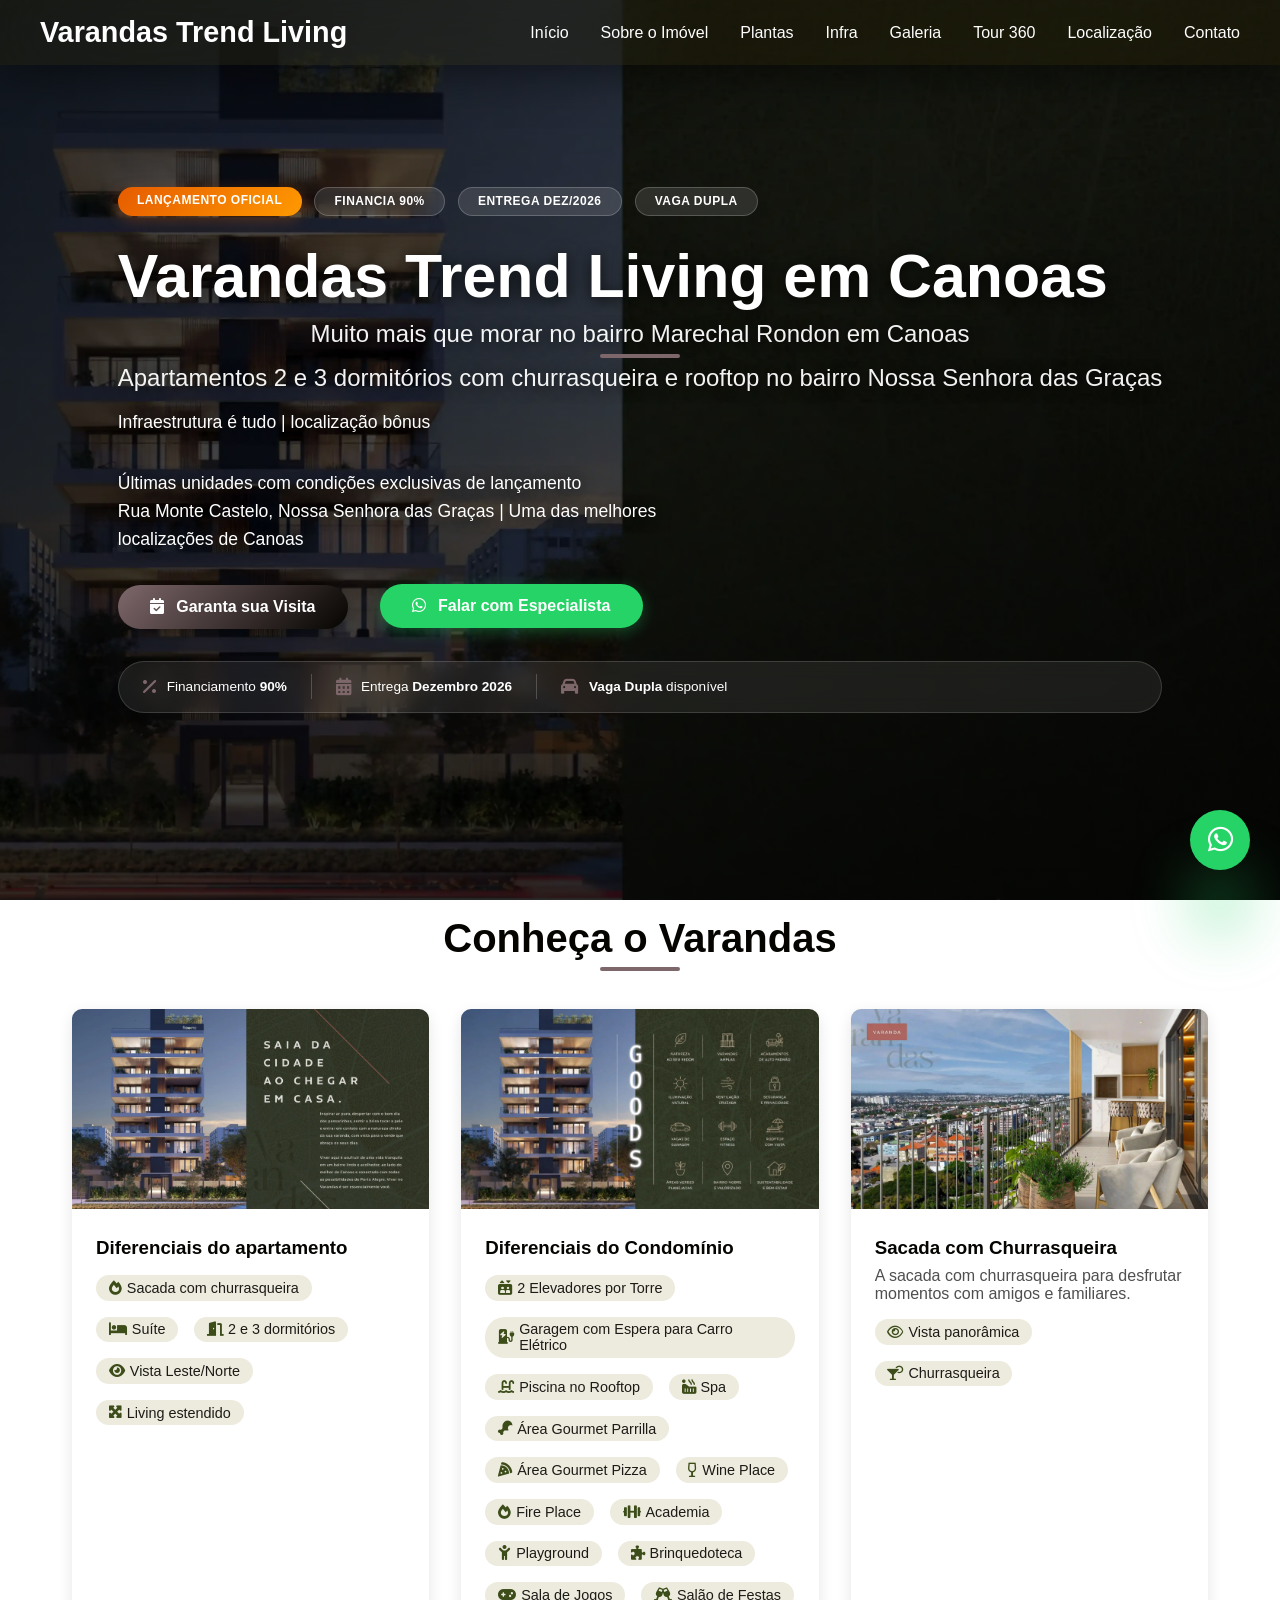
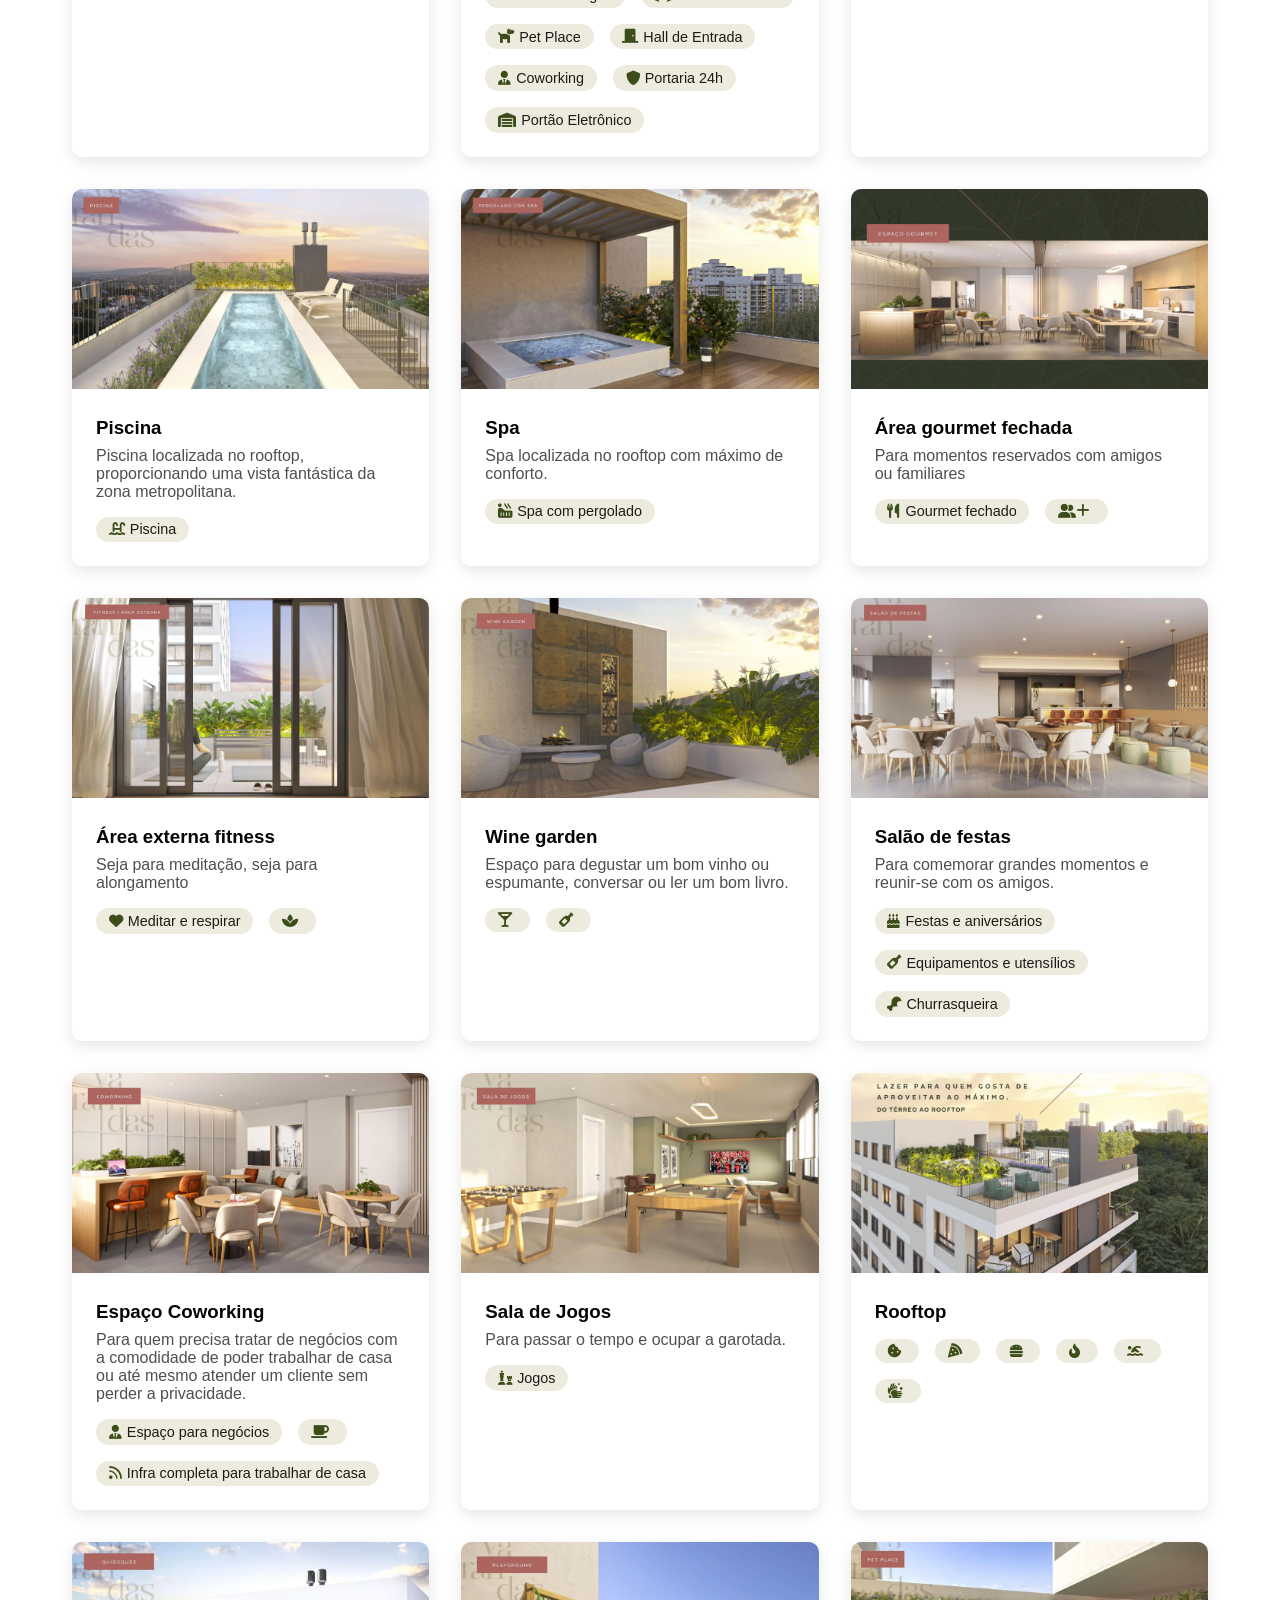
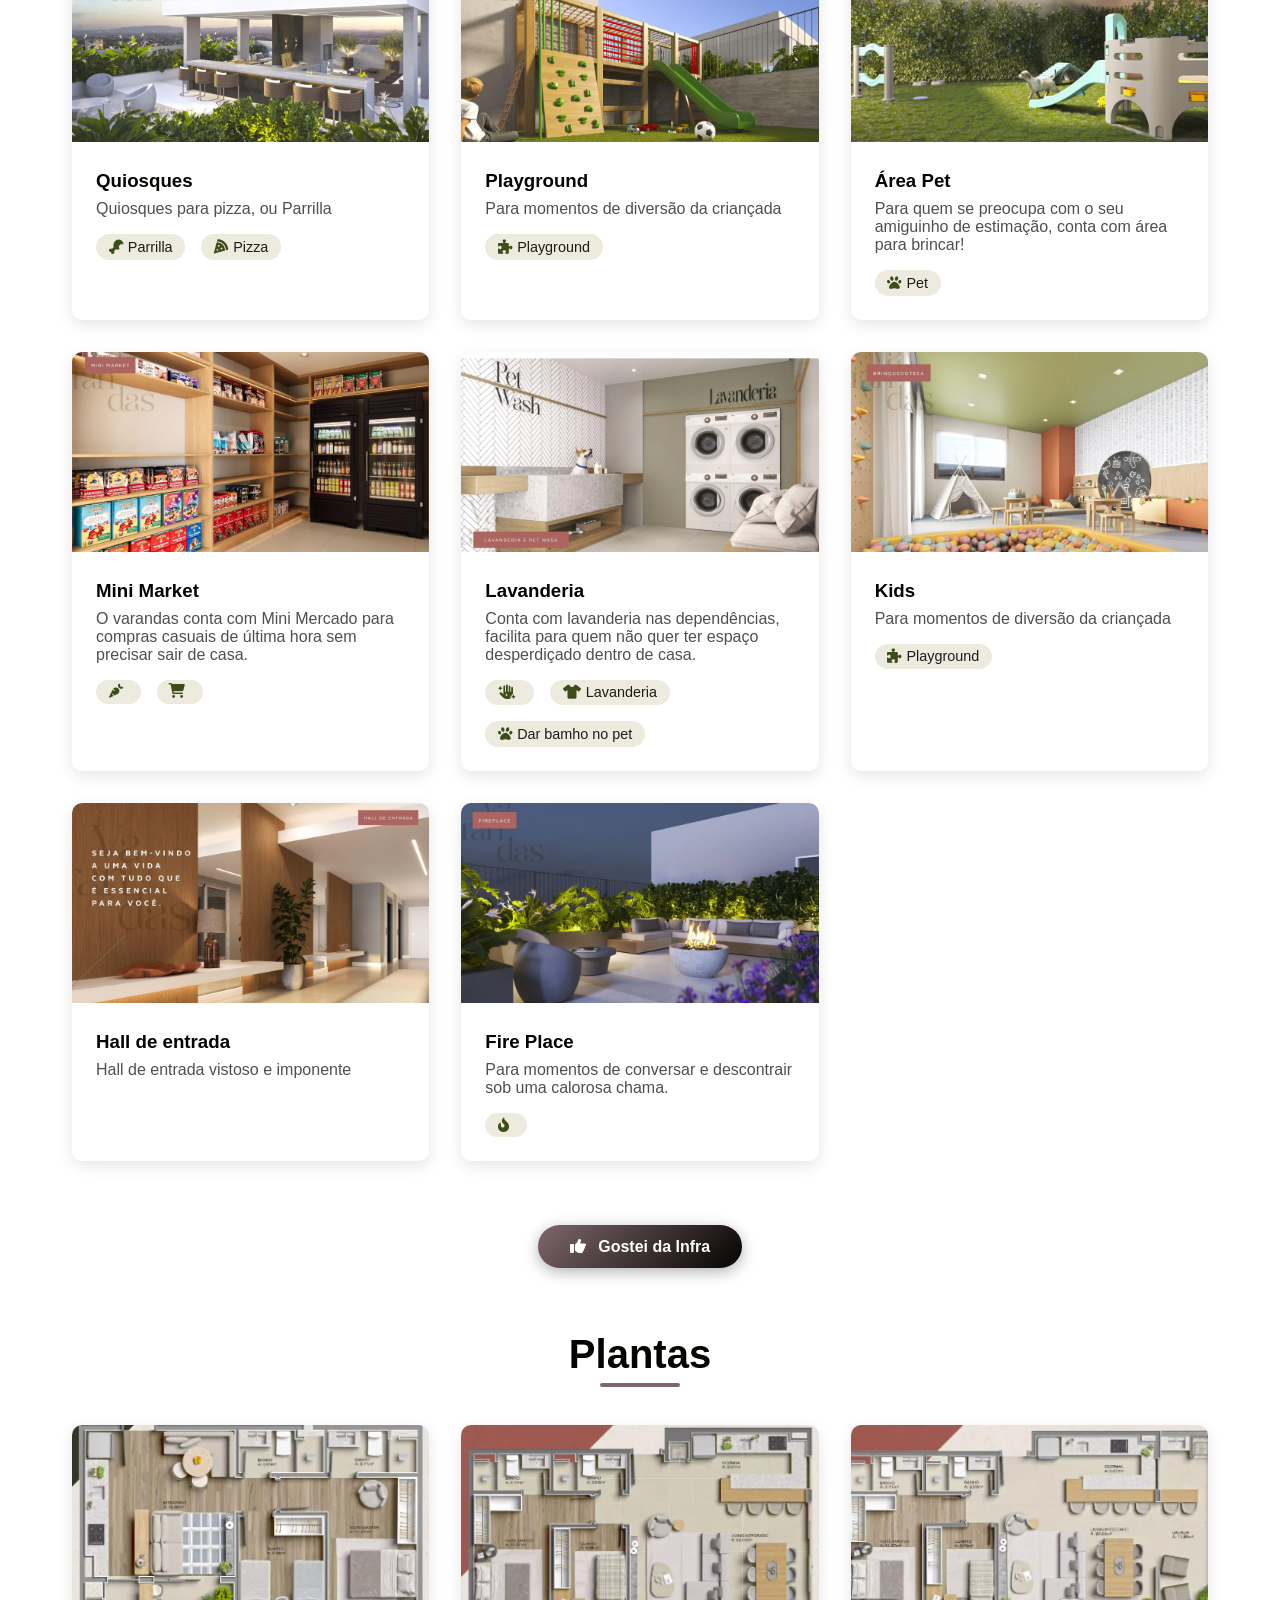
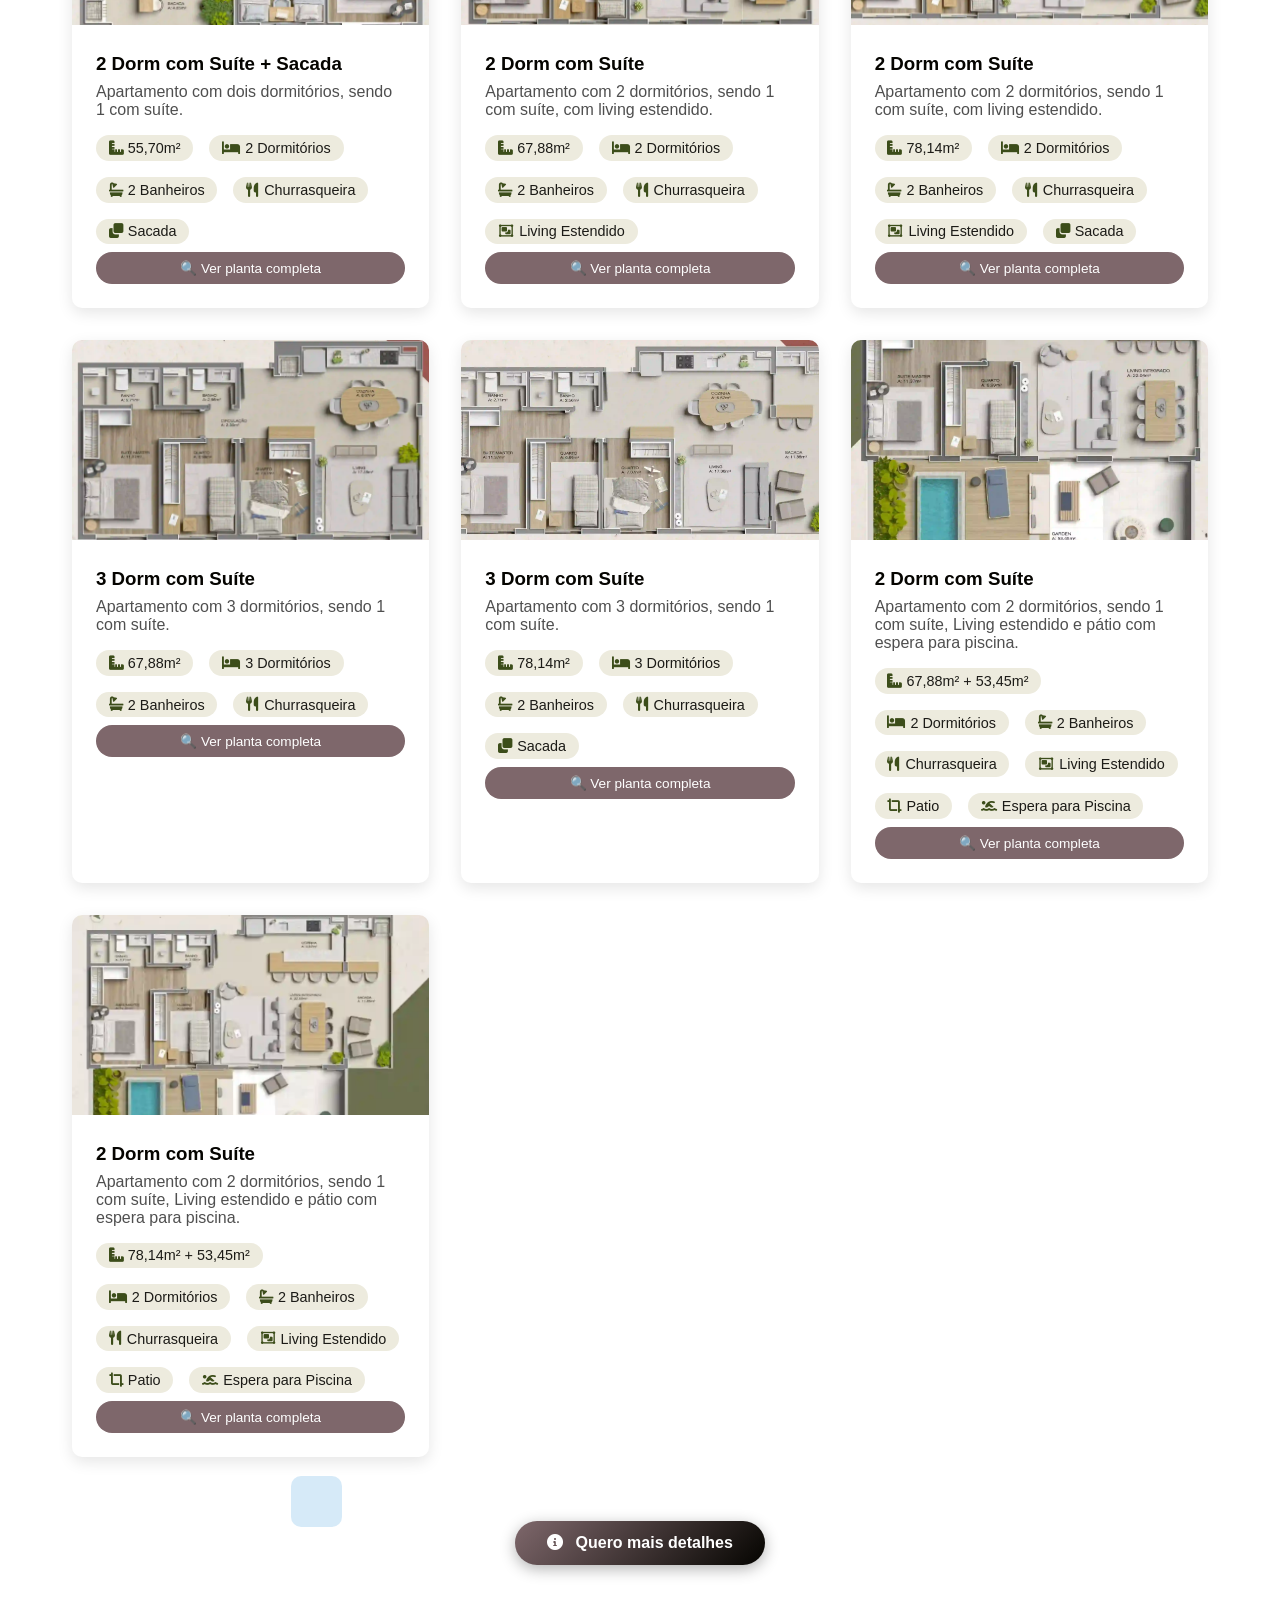
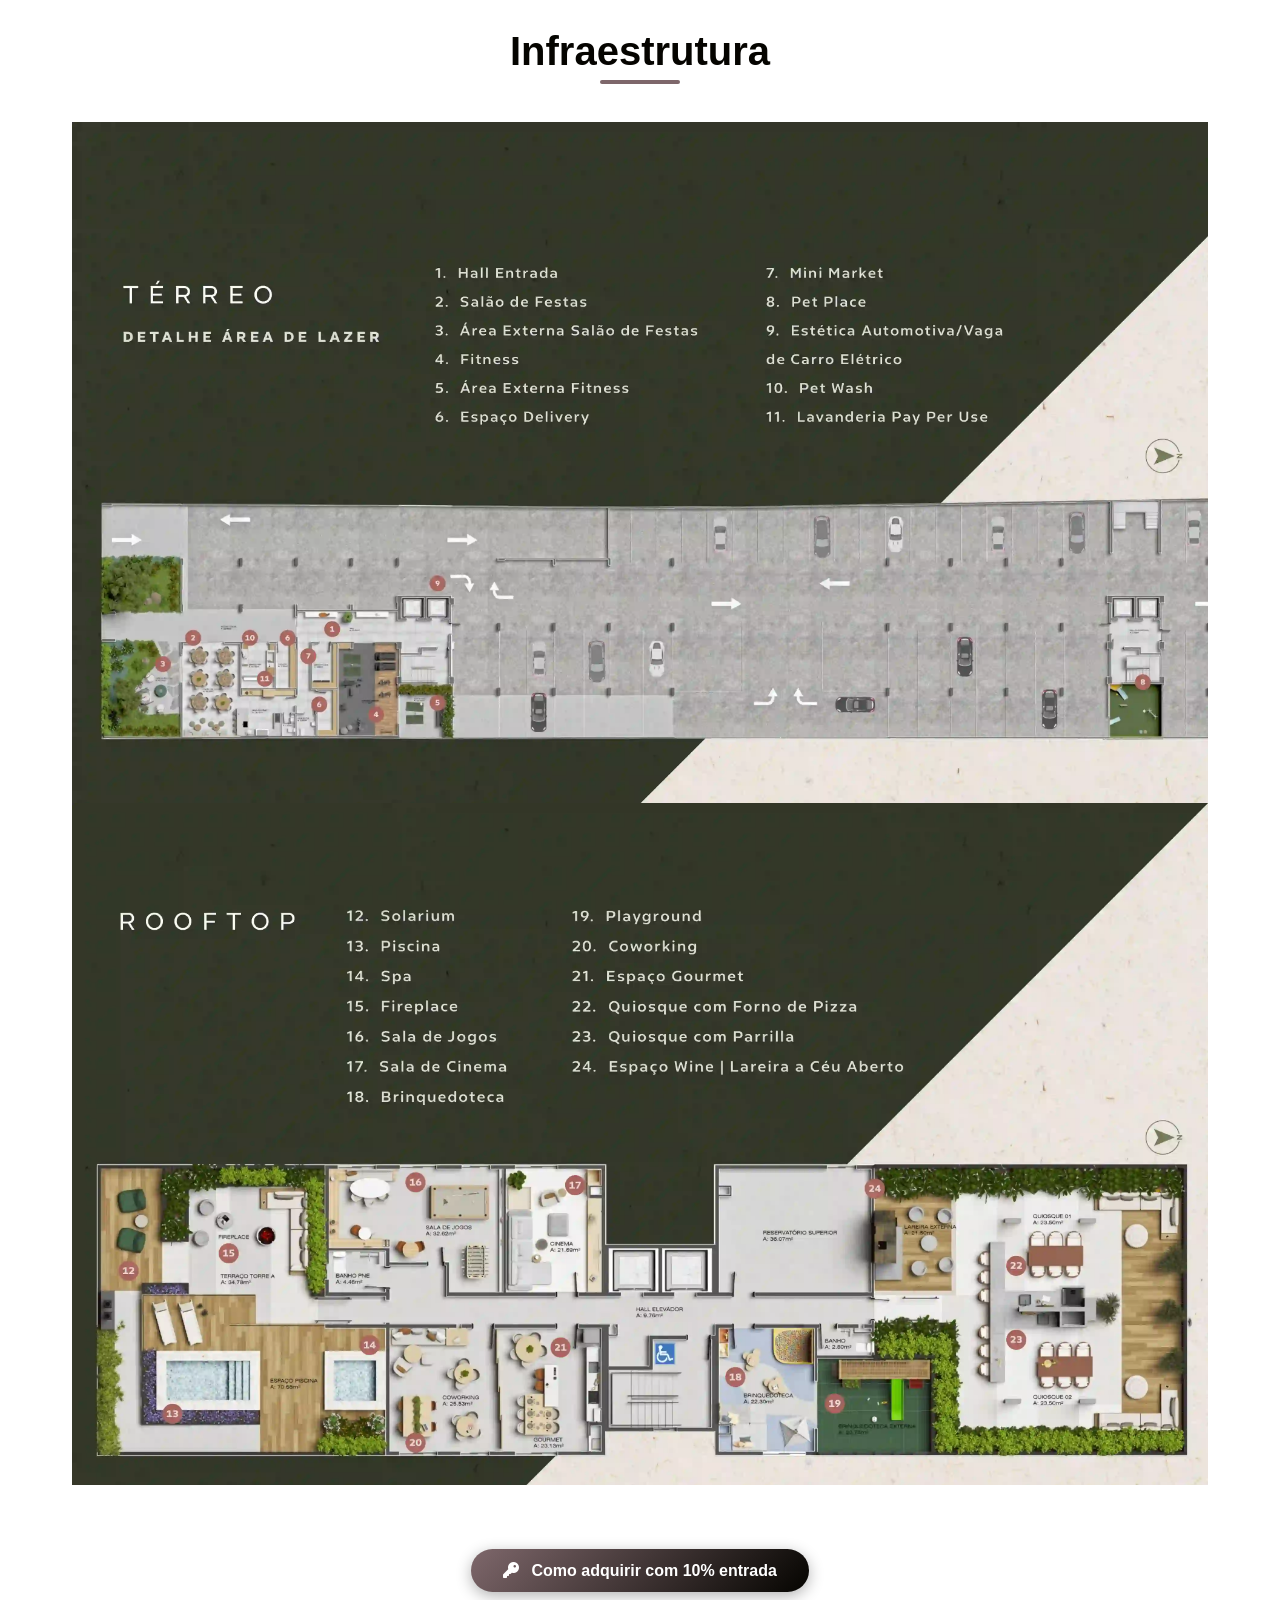
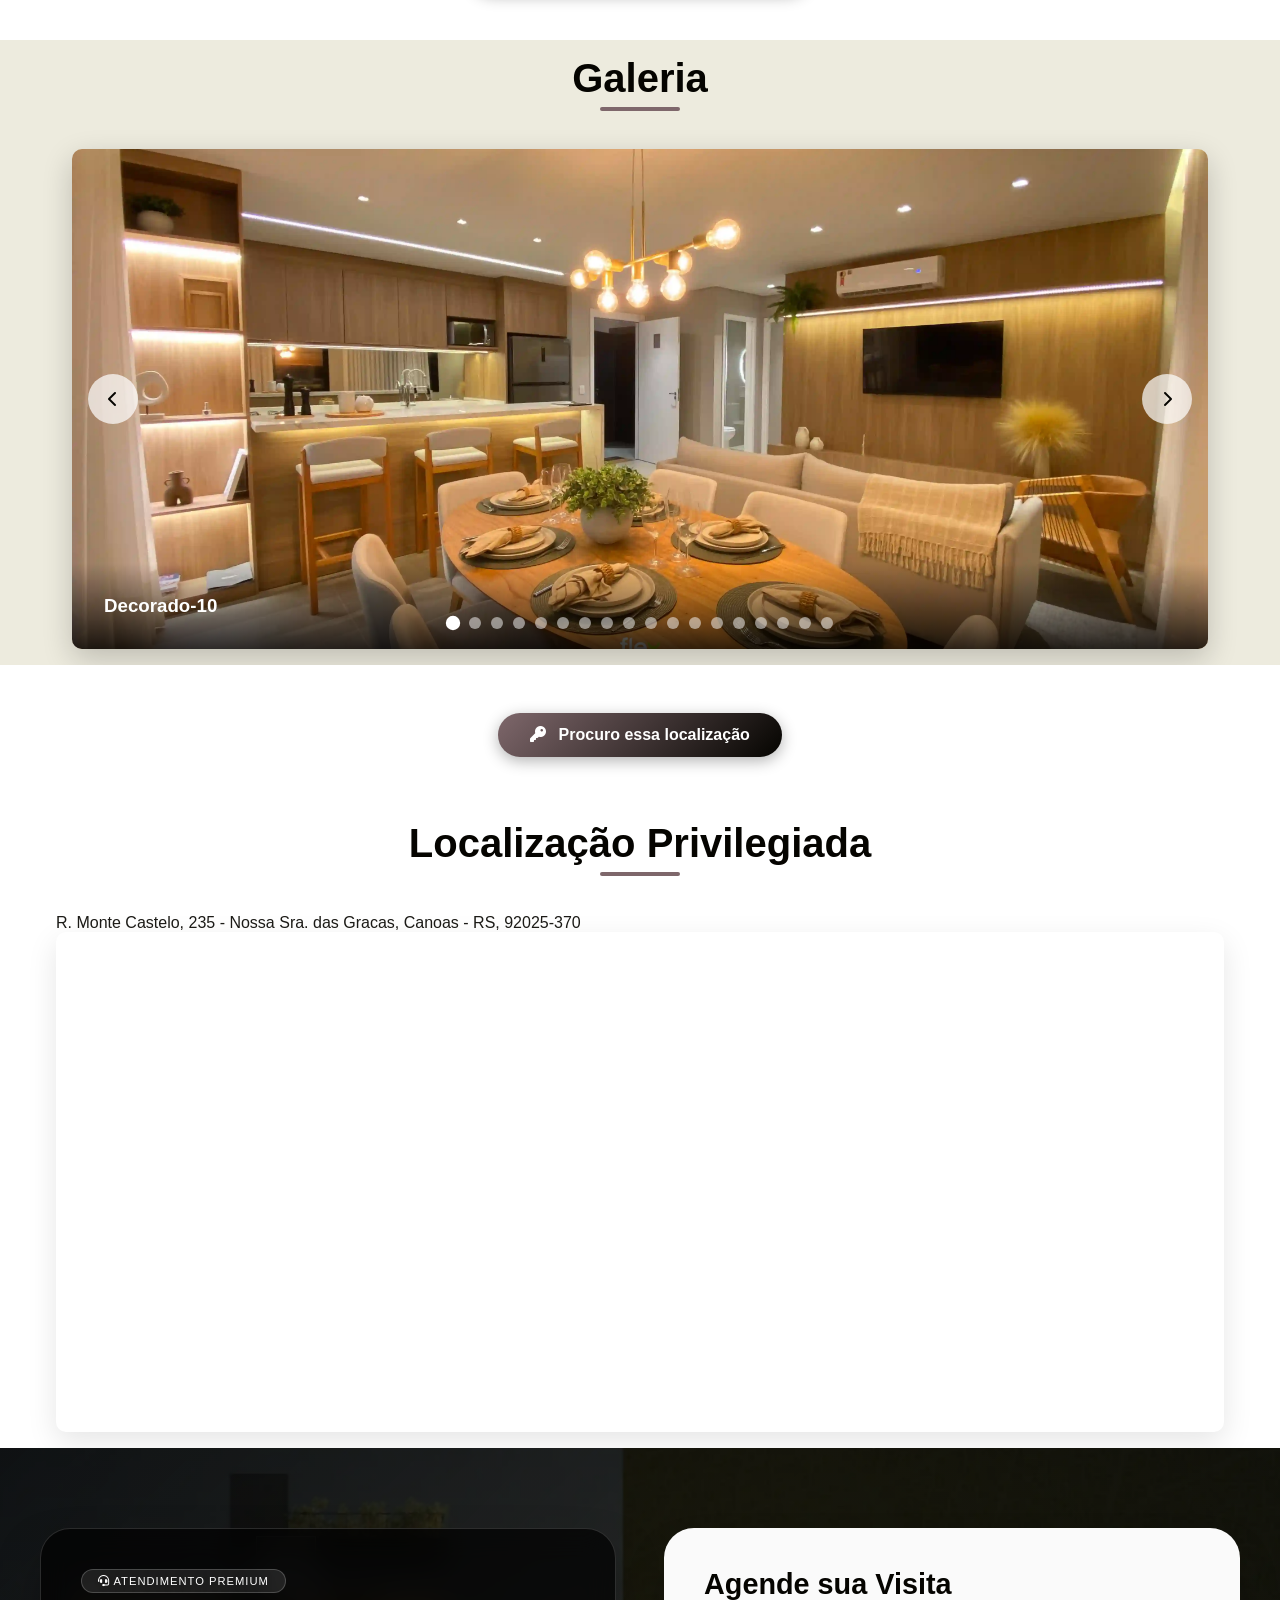
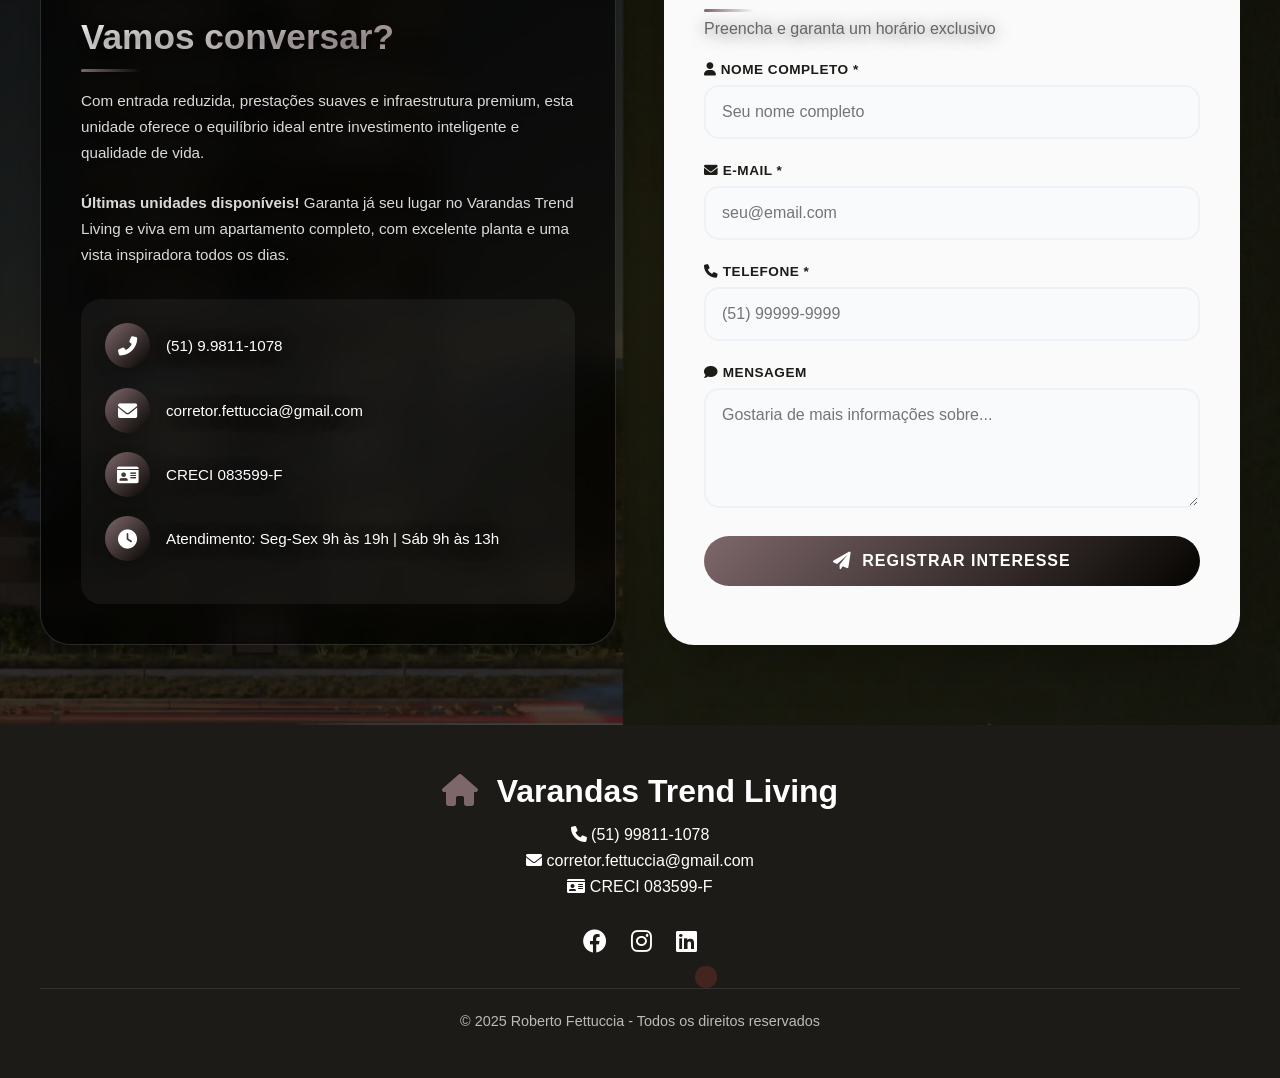
==== commit 6bcd4eca: "Update index.html" ====
--- a/index.html
+++ b/index.html
@@ -2,7 +2,7 @@
 <html lang="pt-BR">
 
 <head>
-<!-- Direitos reservados - VANRANAS-CANOAS.COM.BR - Roberto De Paula Fettuccia -->
+<!-- Direitos reservados - https://VANRANAS-CANOAS.COM.BR - Roberto De Paula Fettuccia -->
 <!-- Versão 2.1 05/05/26 -->
 <!-- ========== META TAGS GERADAS PELA FERRAMENTA PROFISSIONAL ========== -->
 
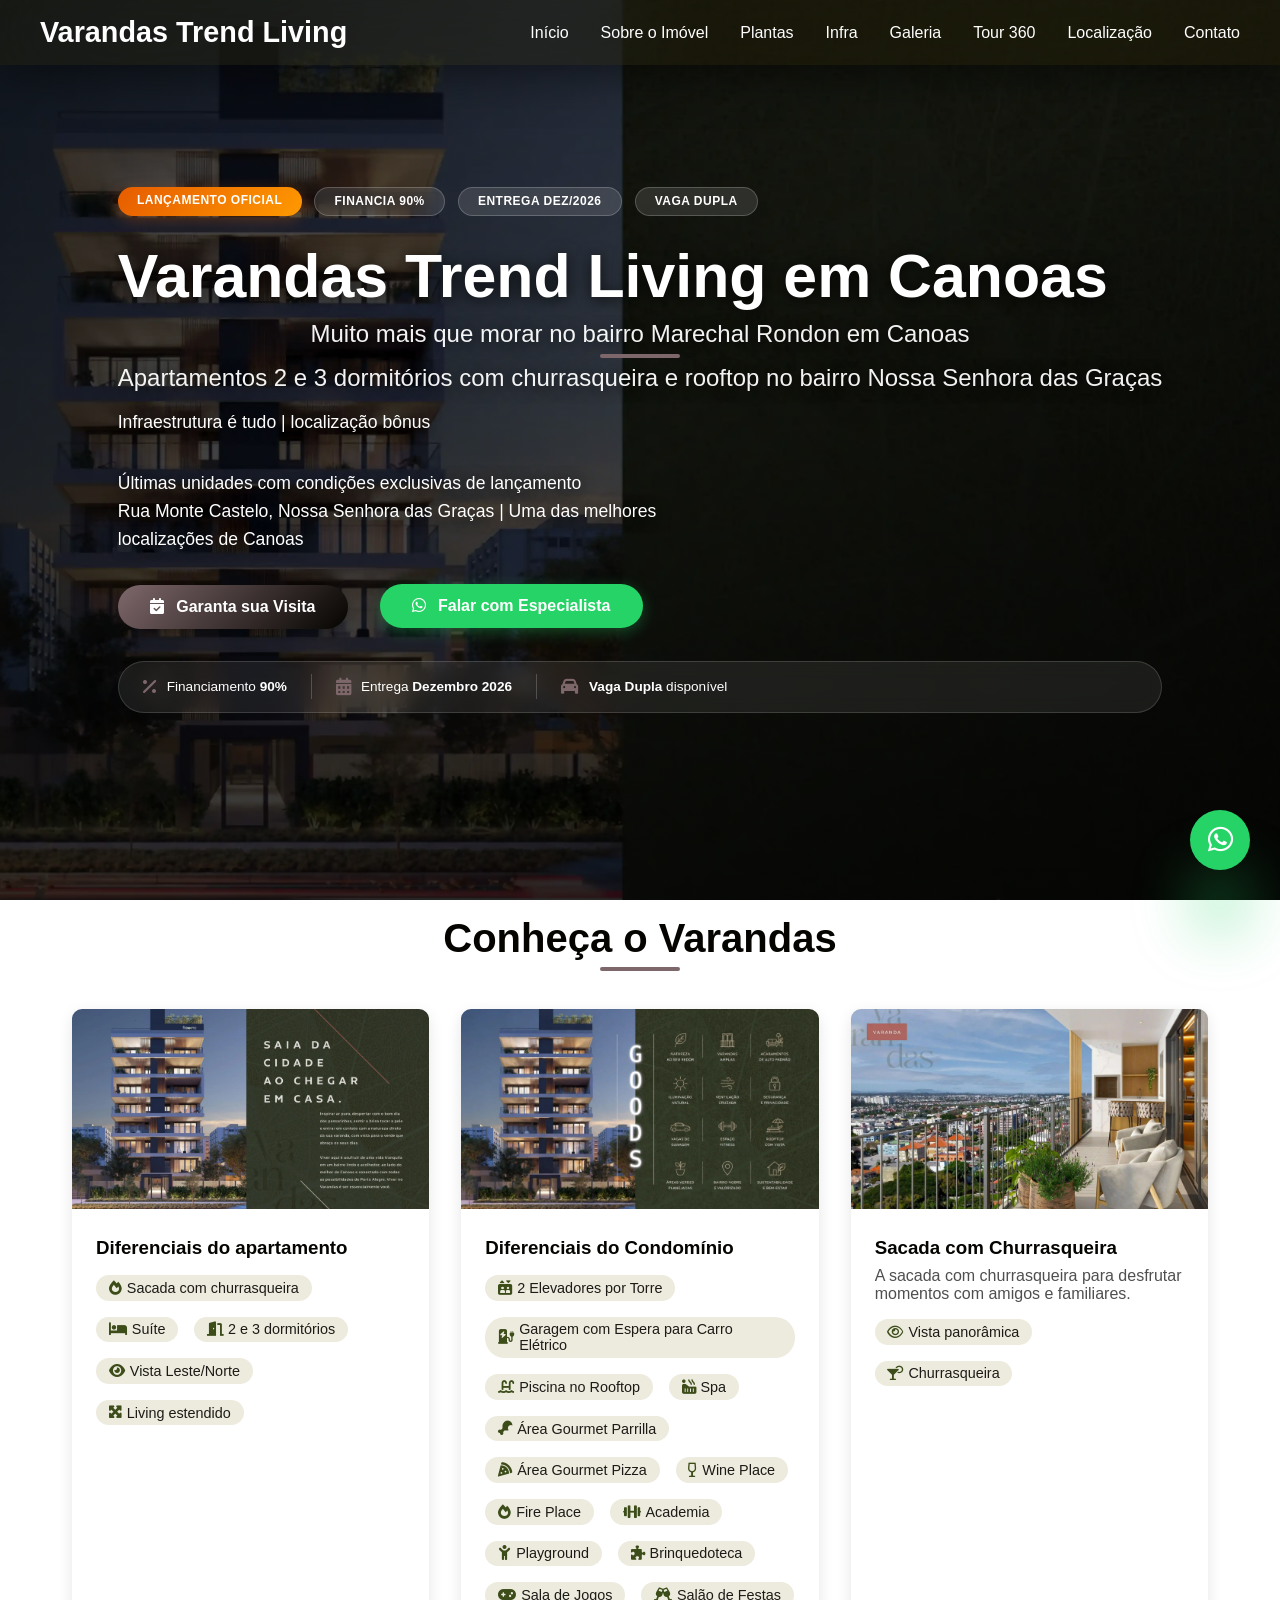
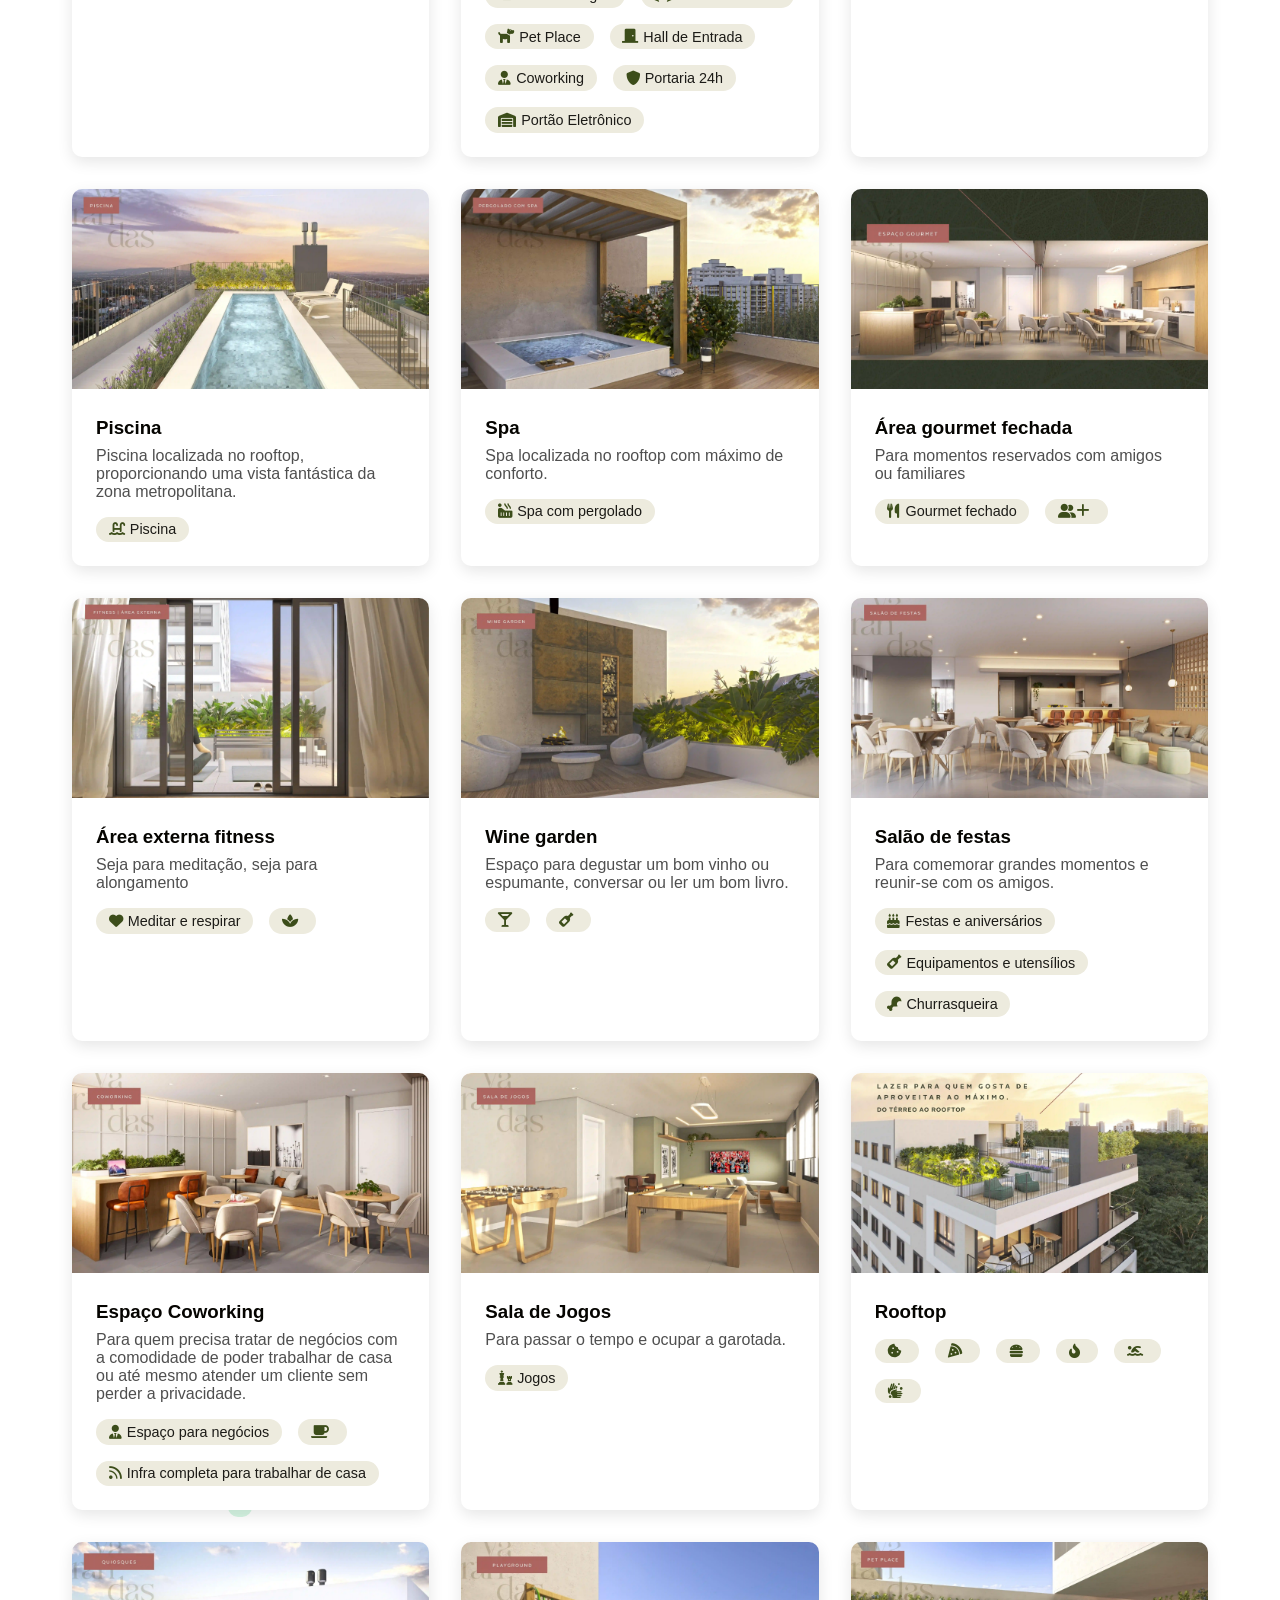
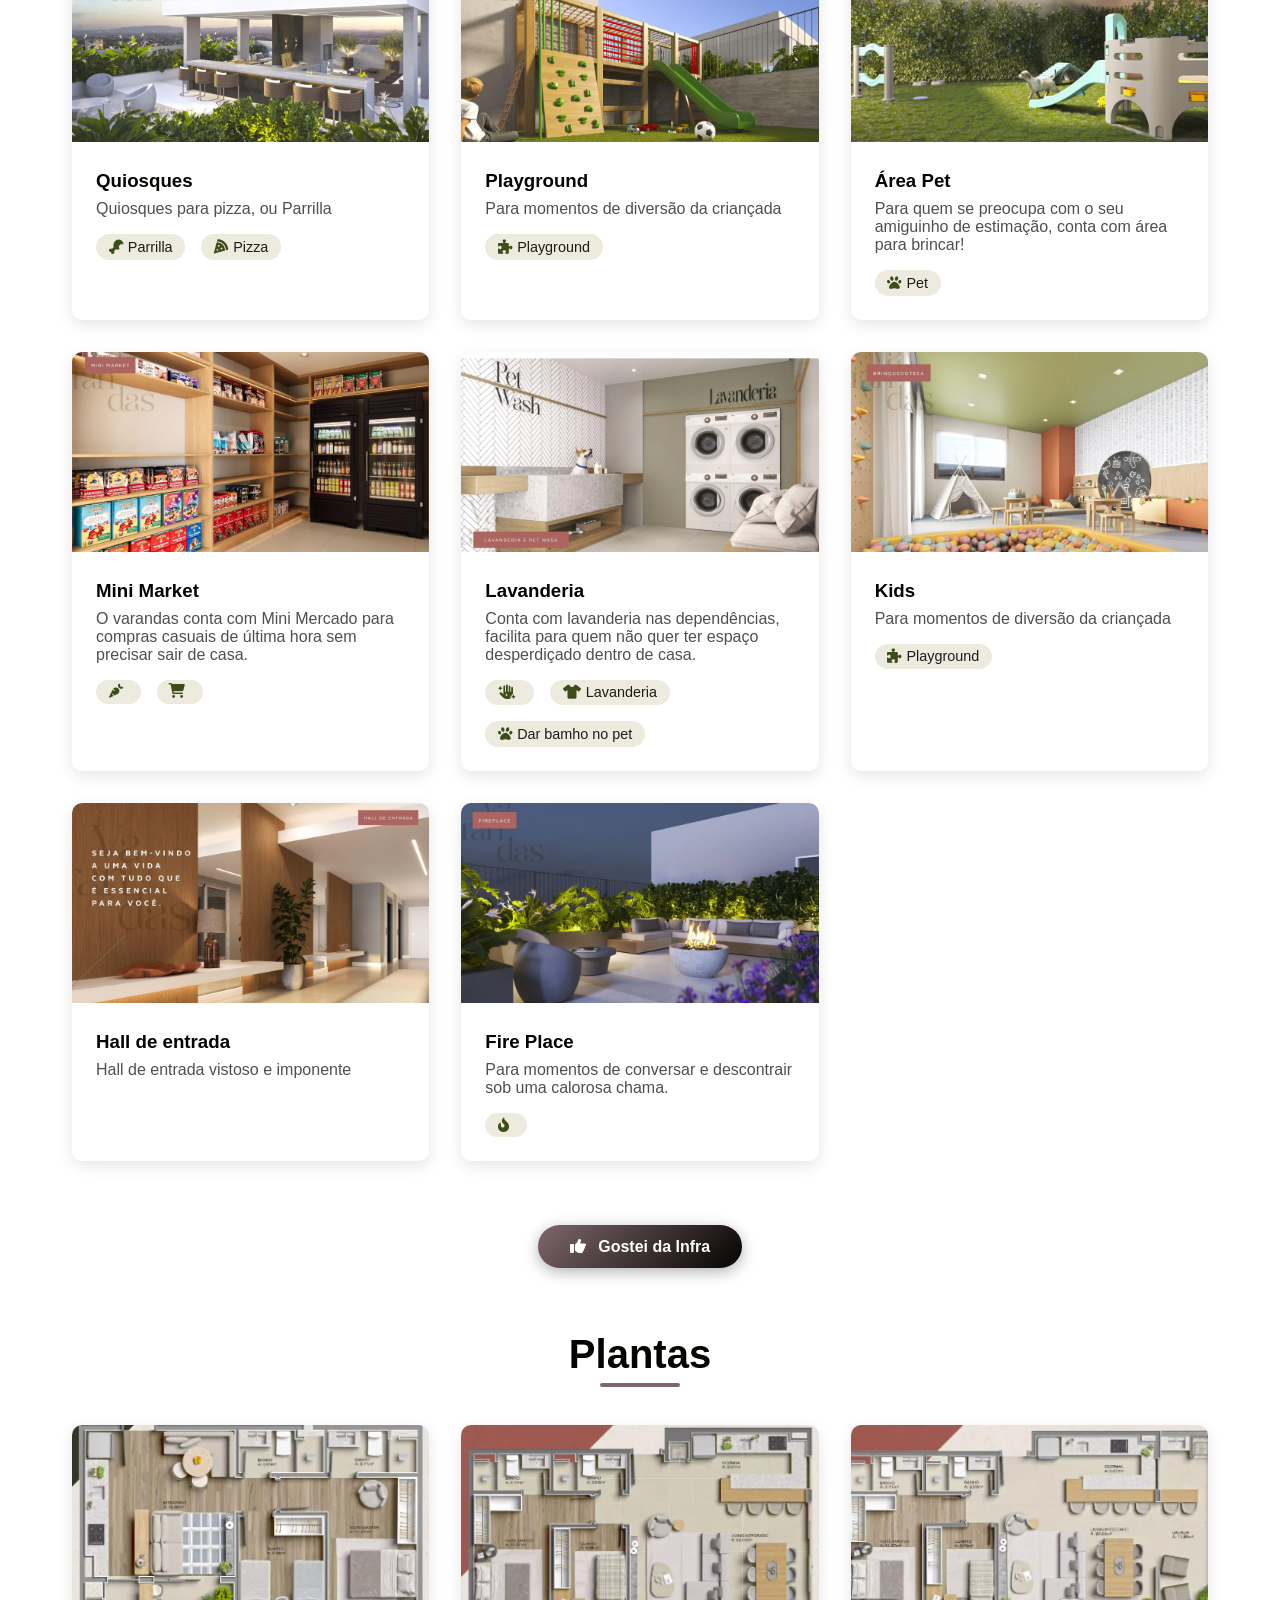
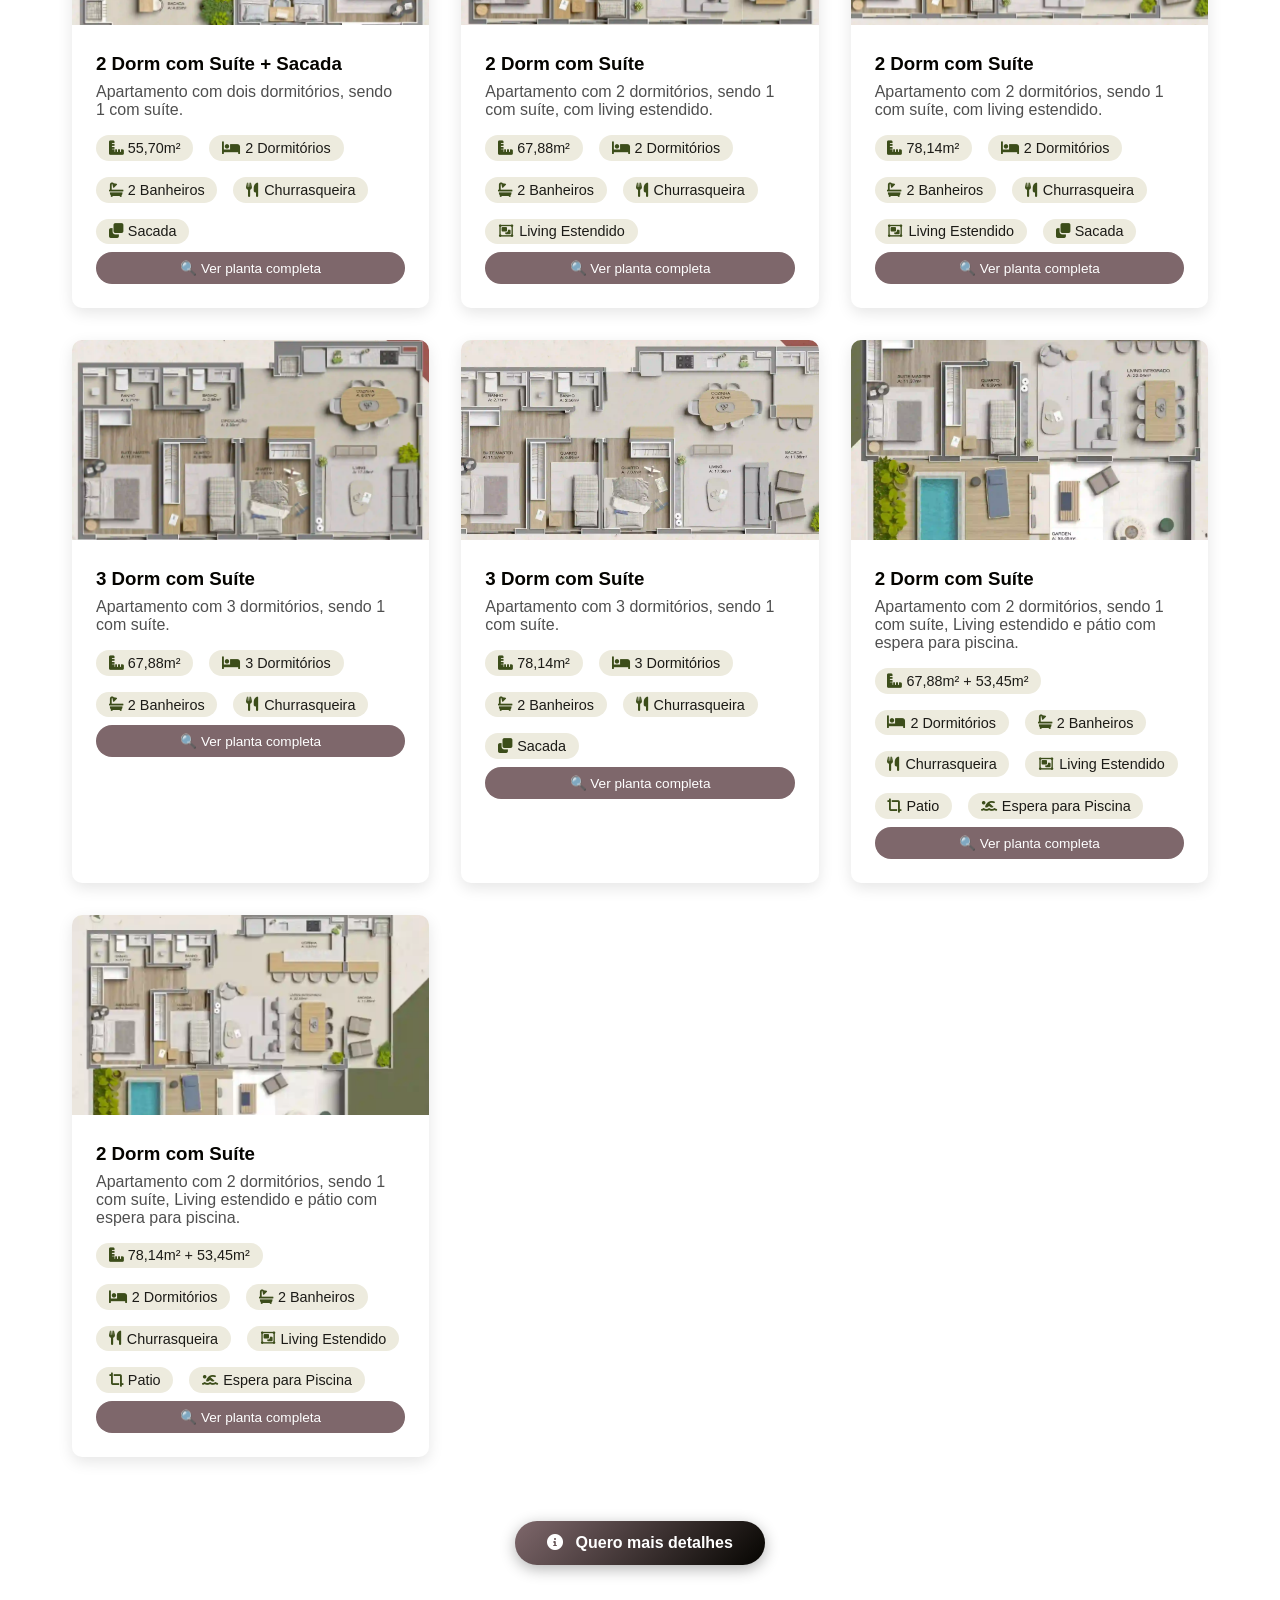
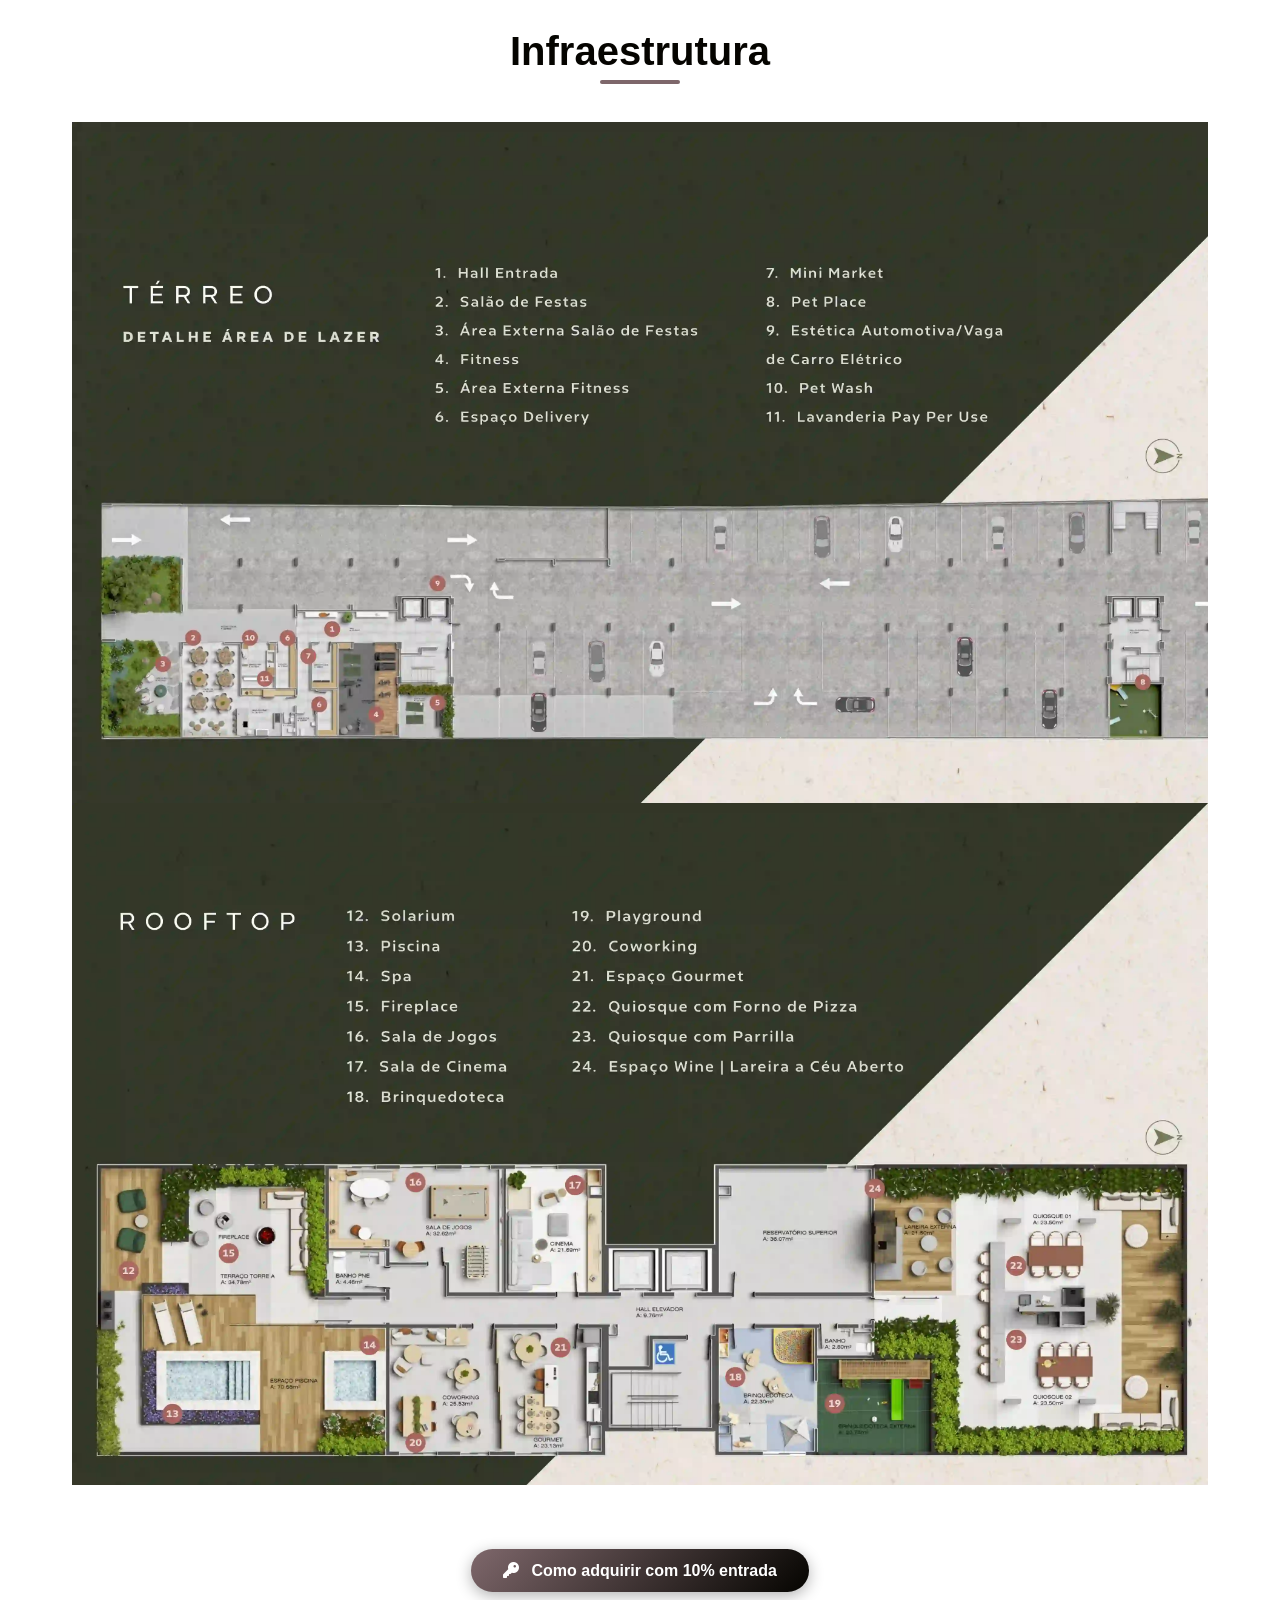
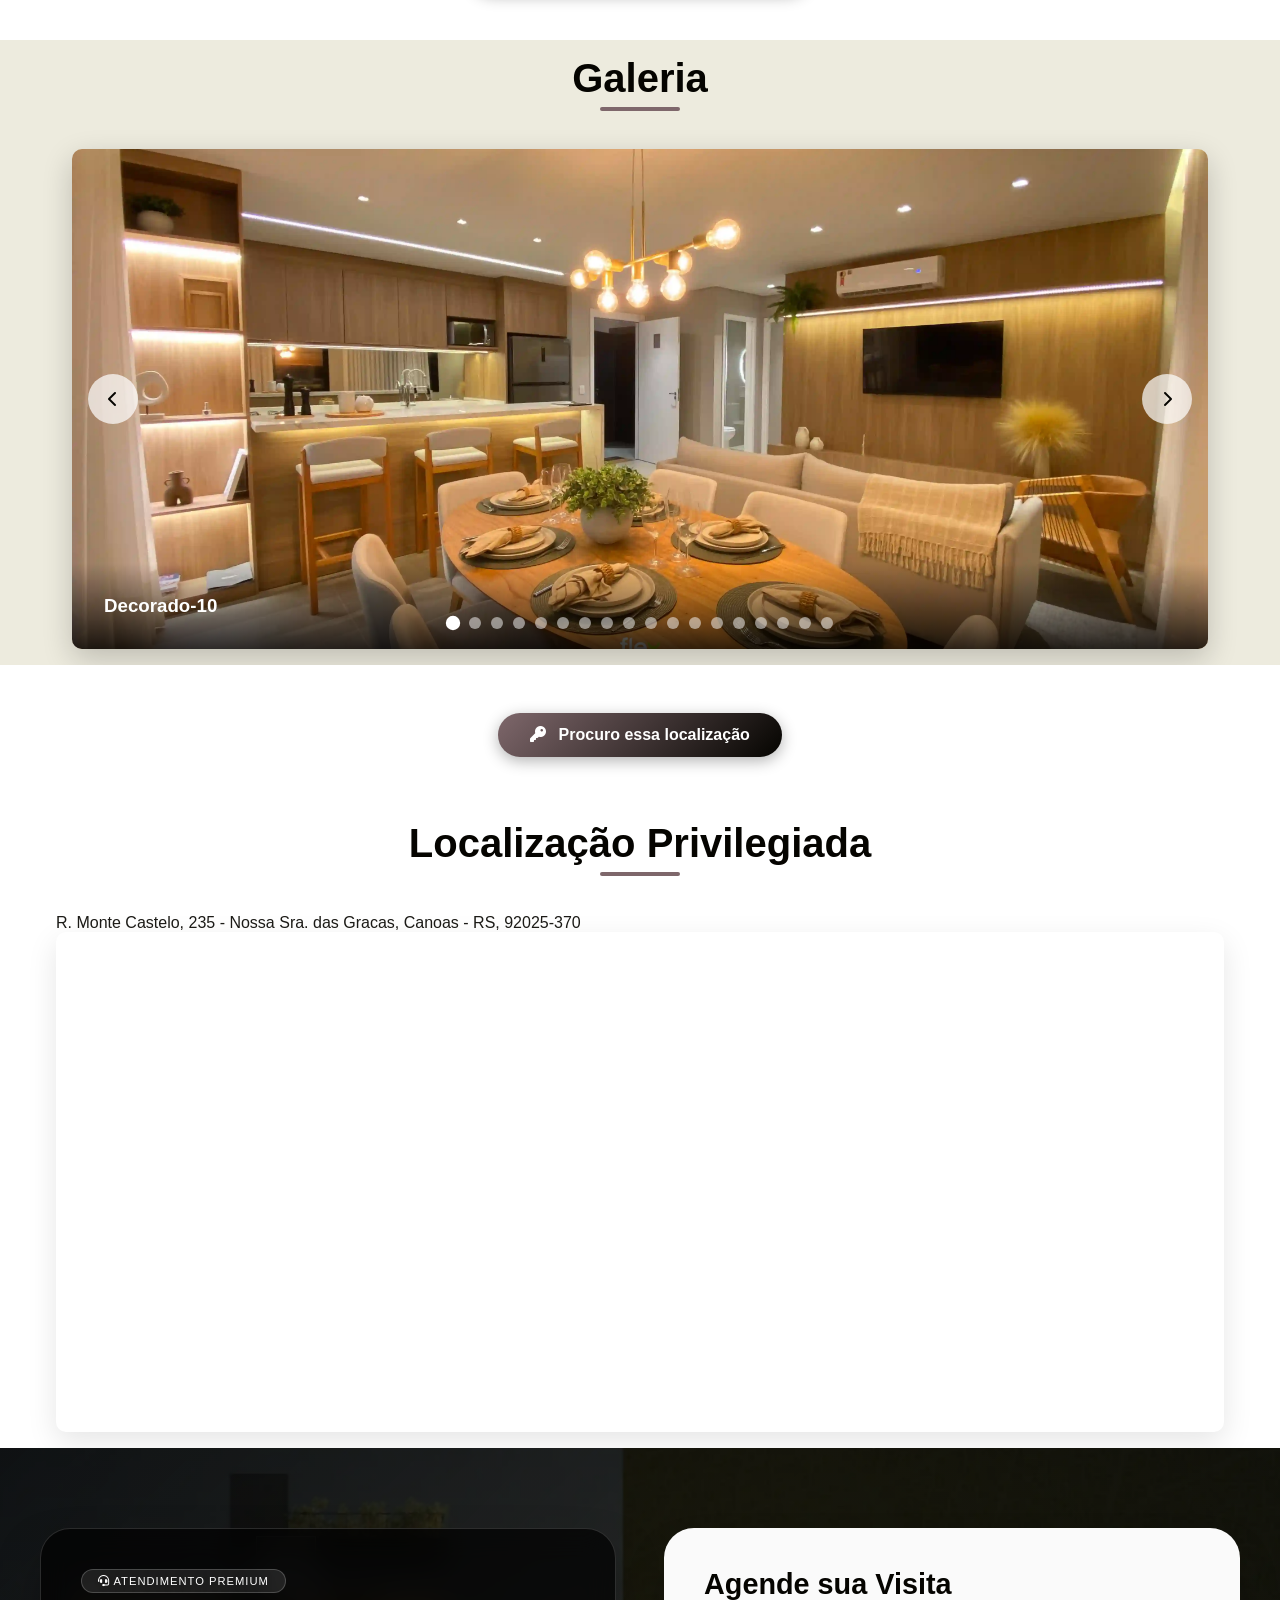
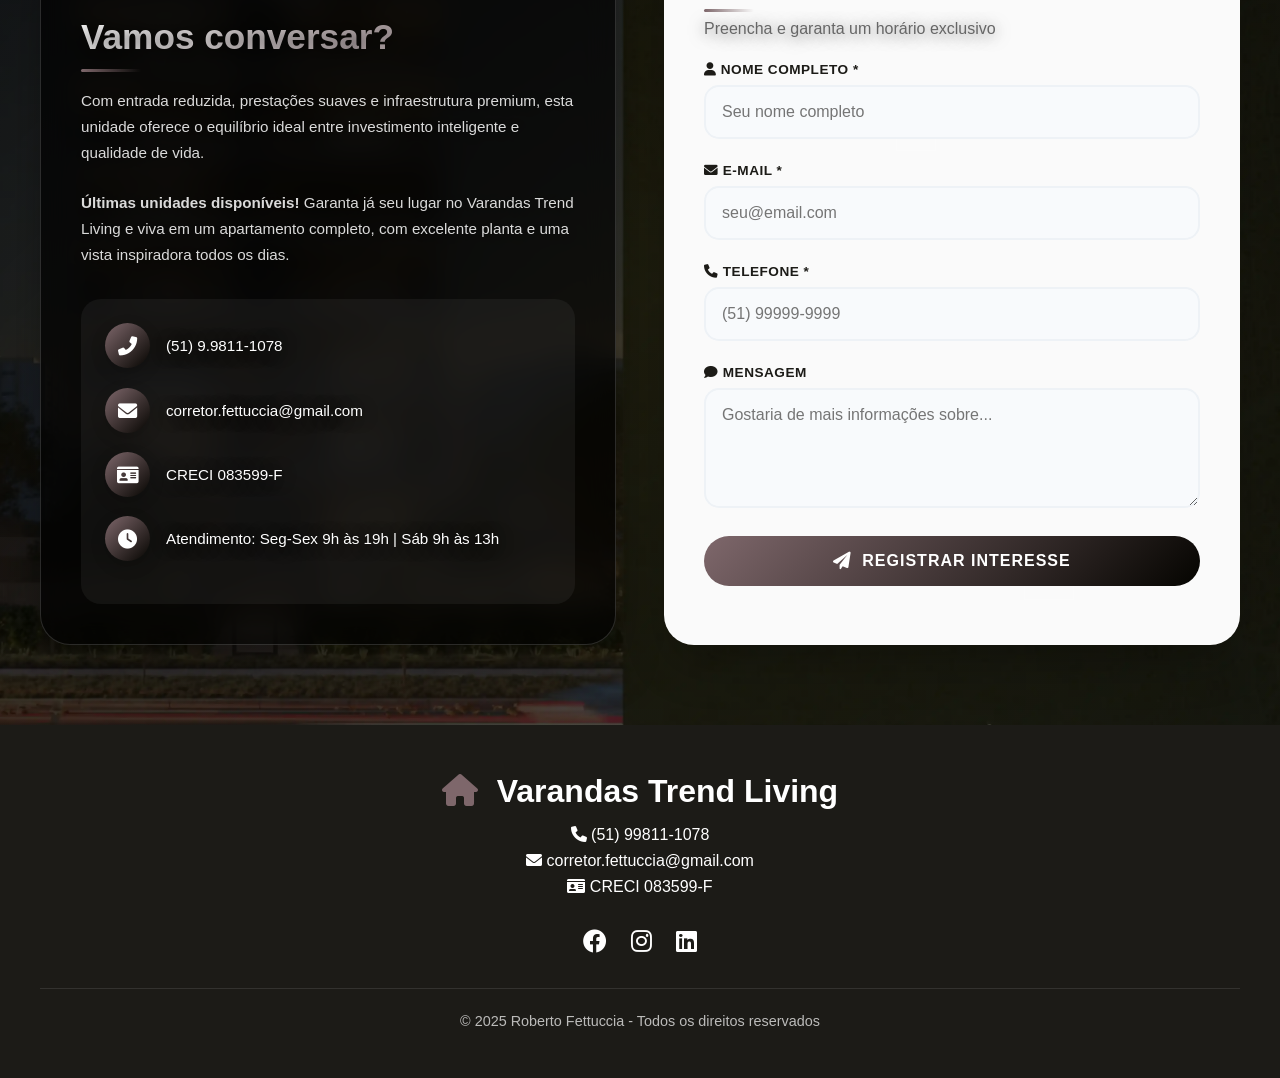
==== commit 41cb631b: "Update index.html" ====
--- a/index.html
+++ b/index.html
@@ -2878,7 +2878,7 @@
                 <p><i class="fas fa-id-card"></i> CRECI 083599-F</p>
             </div>
             <div class="footer-social">
-                <a href="https://www.facebook.com/profile.php?id=61578643079999"><i class="fab fa-facebook"></i></a>
+                <a href="https://www.facebook.com/roberto.fettuccia.14"><i class="fab fa-facebook"></i></a>
                 <a href="https://instagram.com/roberto.fettuccia"><i class="fab fa-instagram"></i></a>
                 <a href="https://www.linkedin.com/in/roberto-fettuccia/"><i class="fab fa-linkedin"></i></a>
             </div>
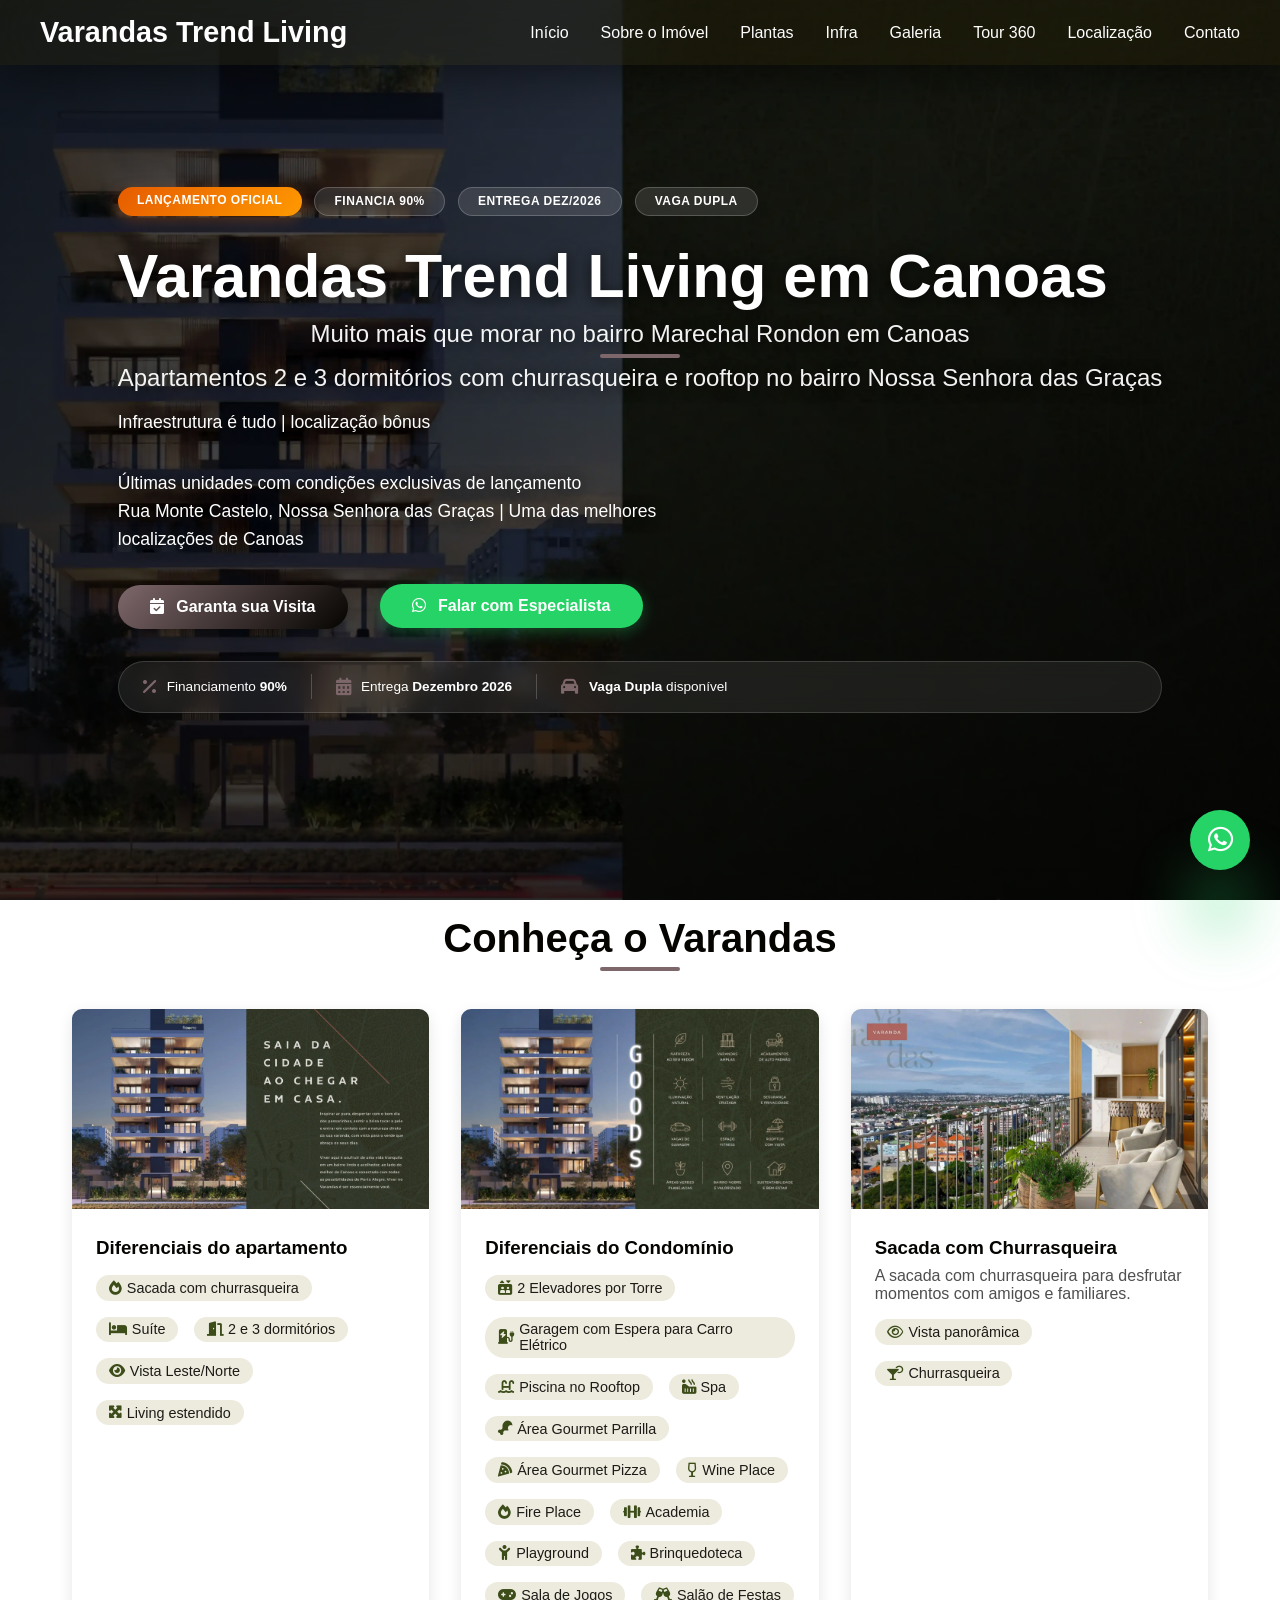
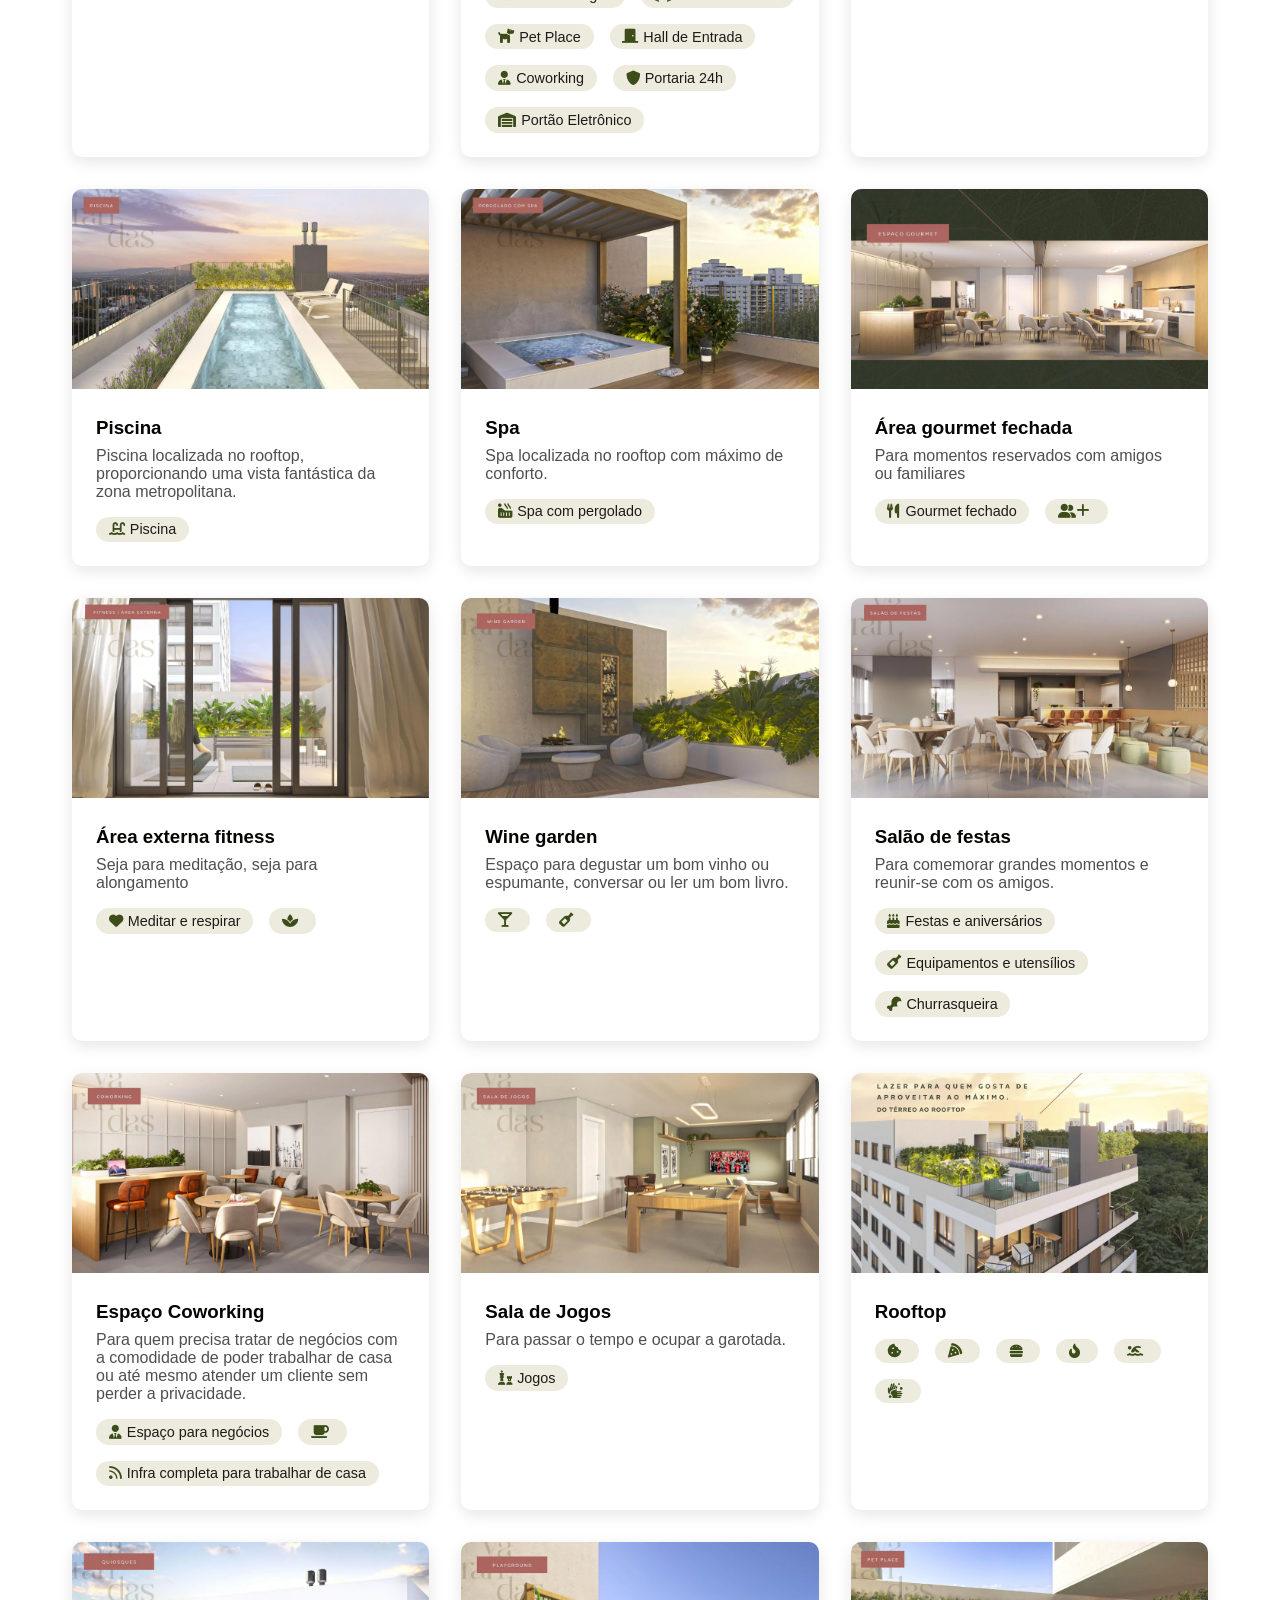
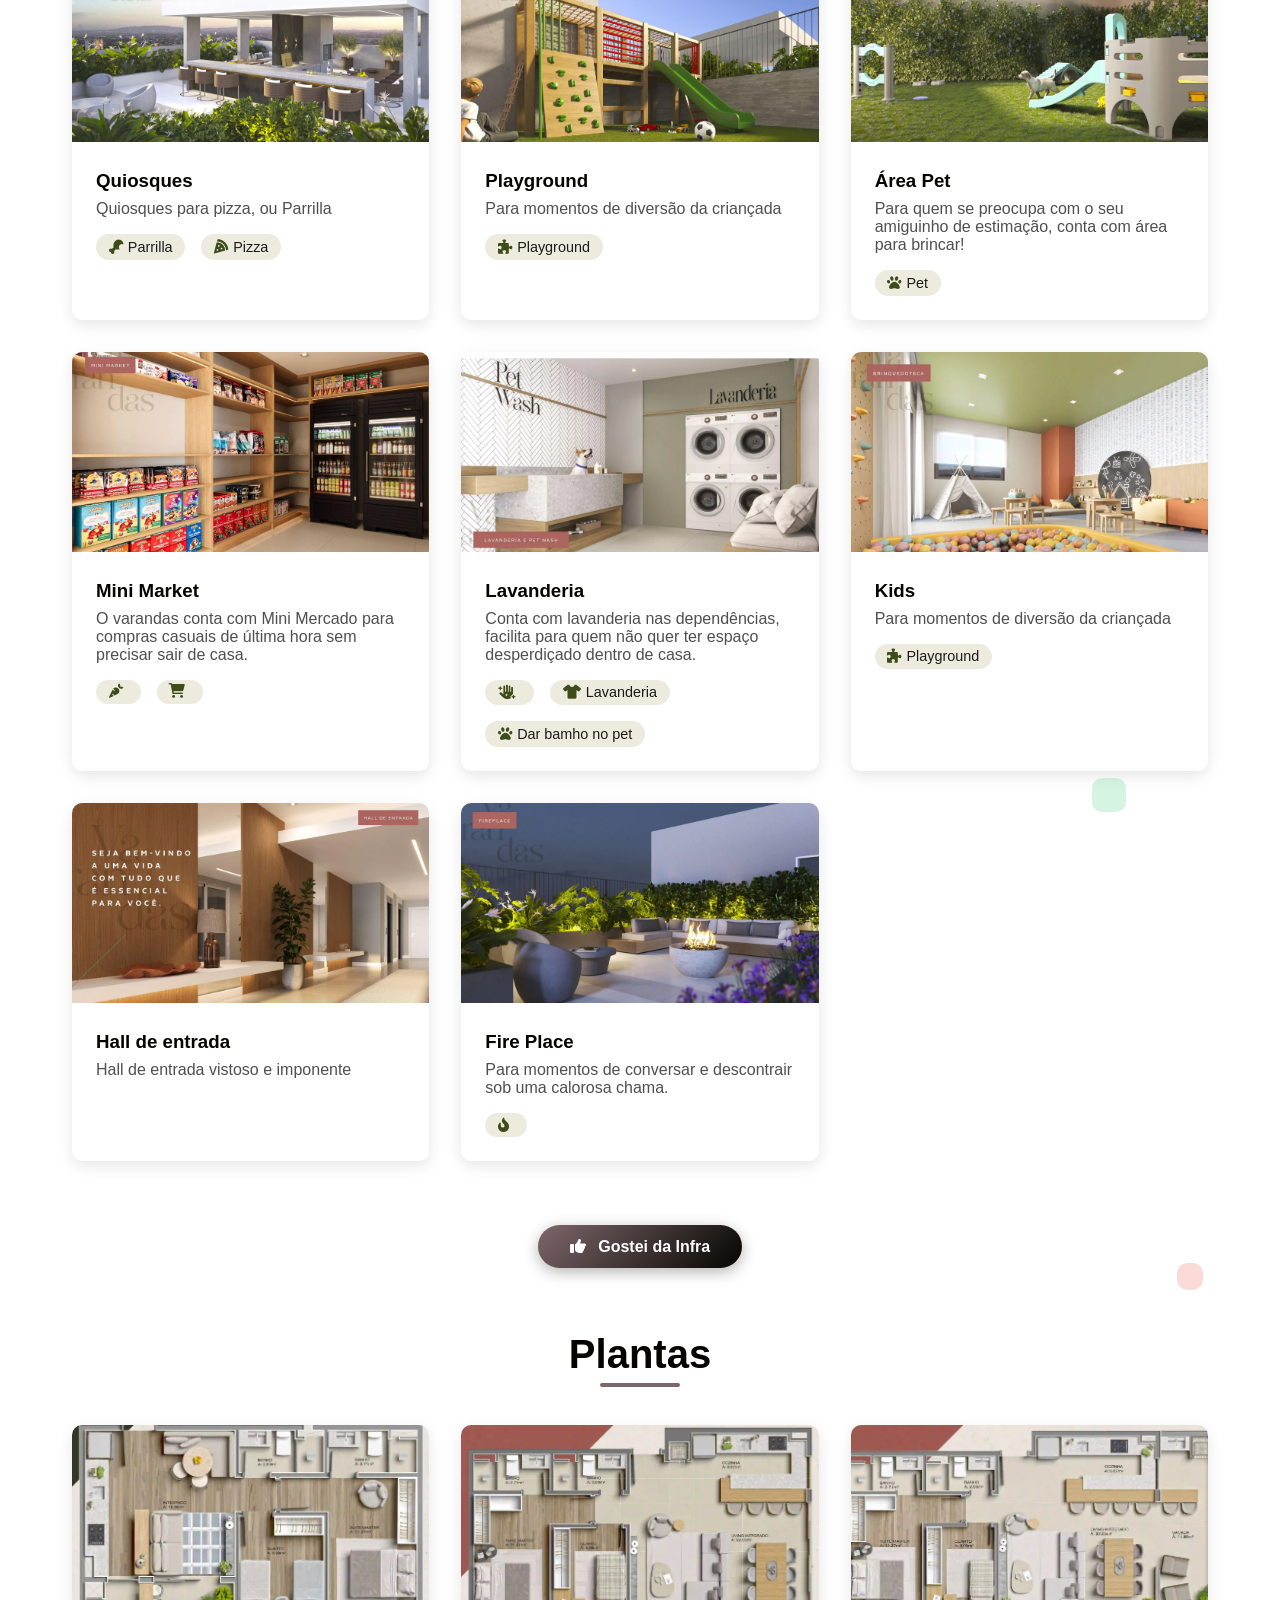
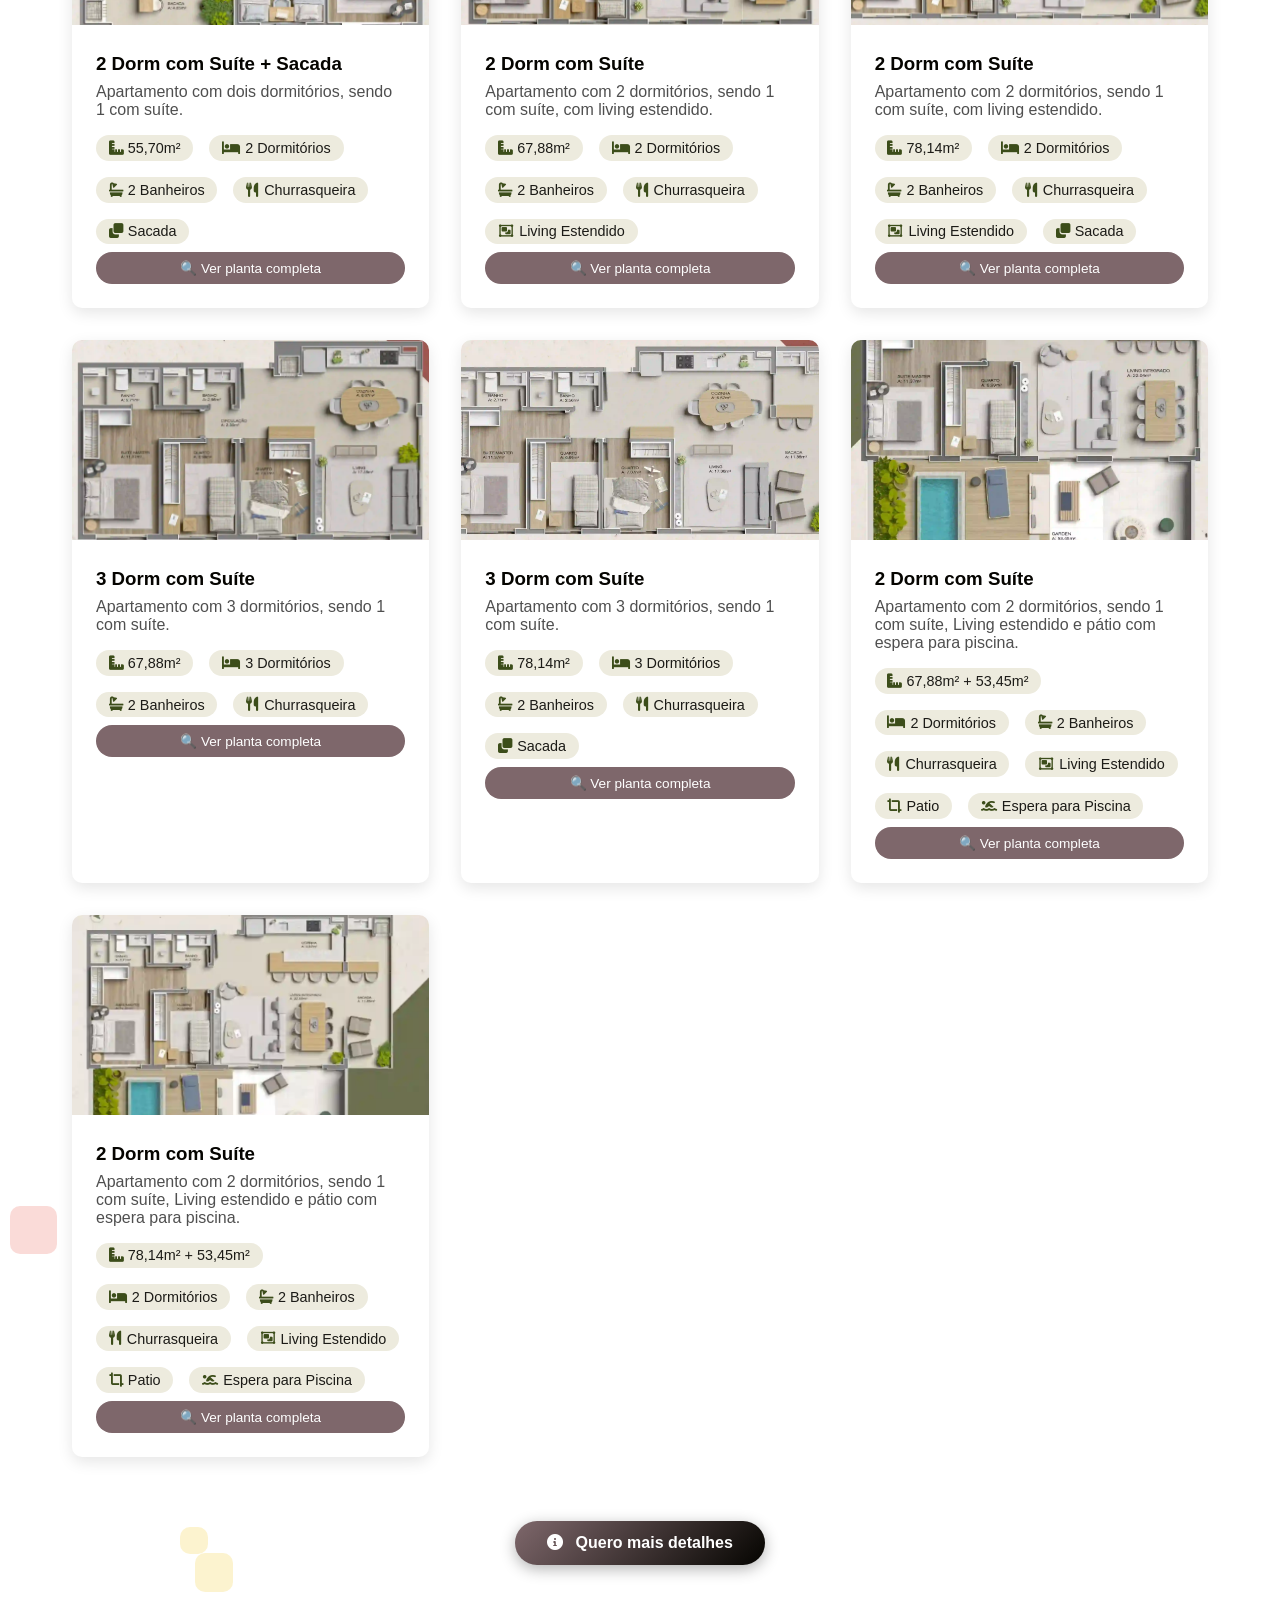
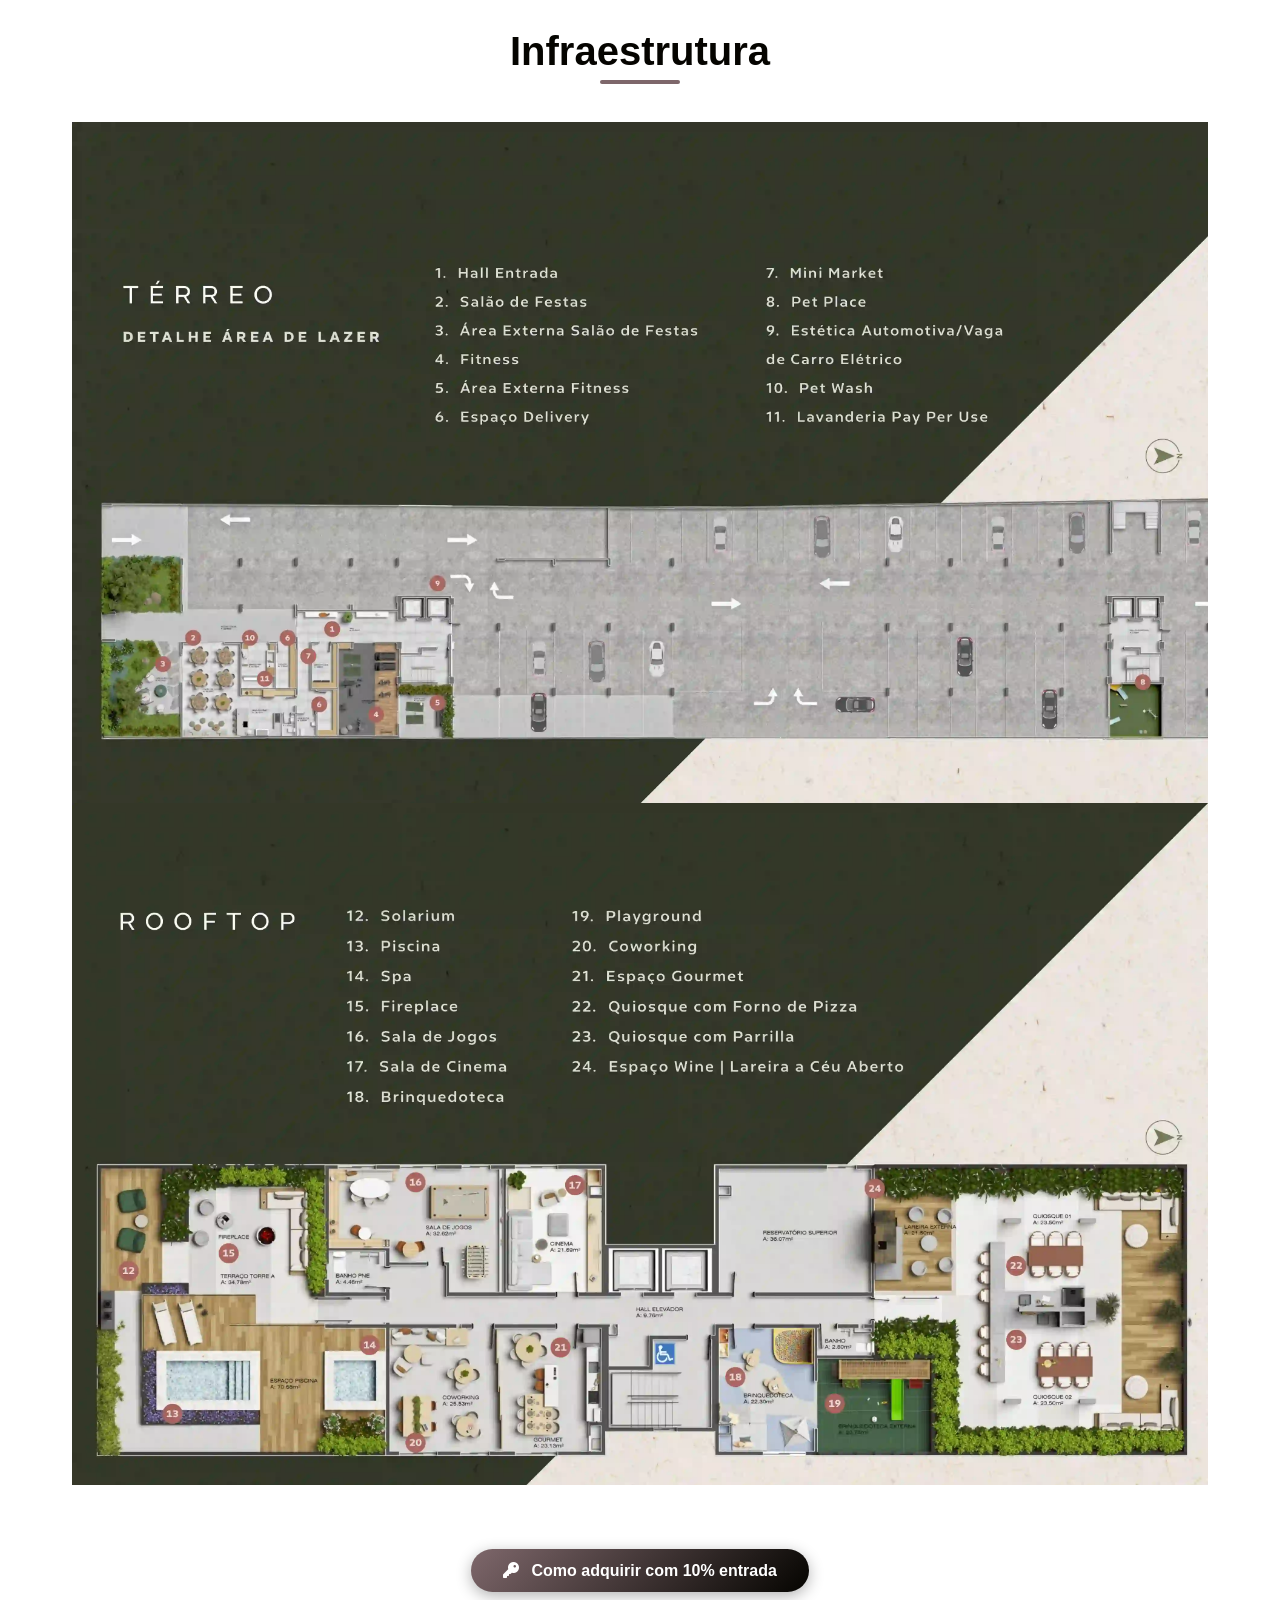
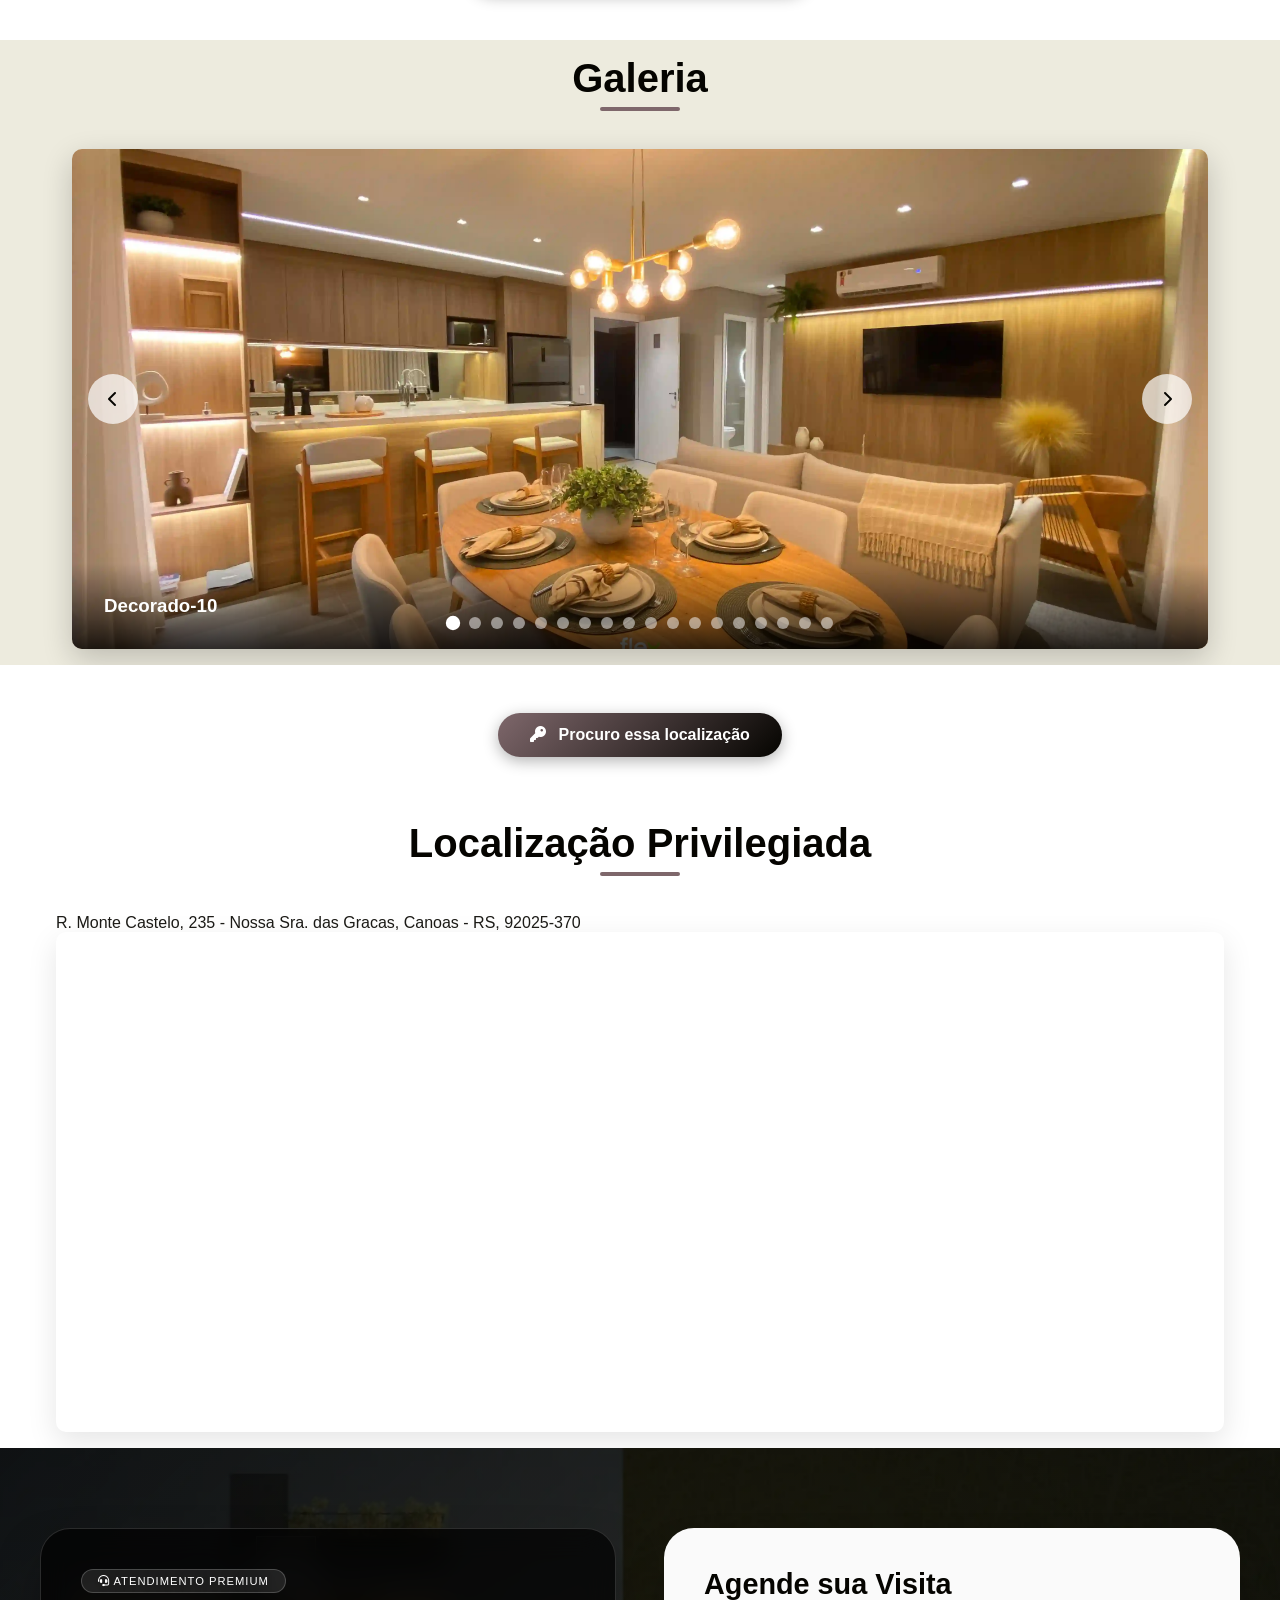
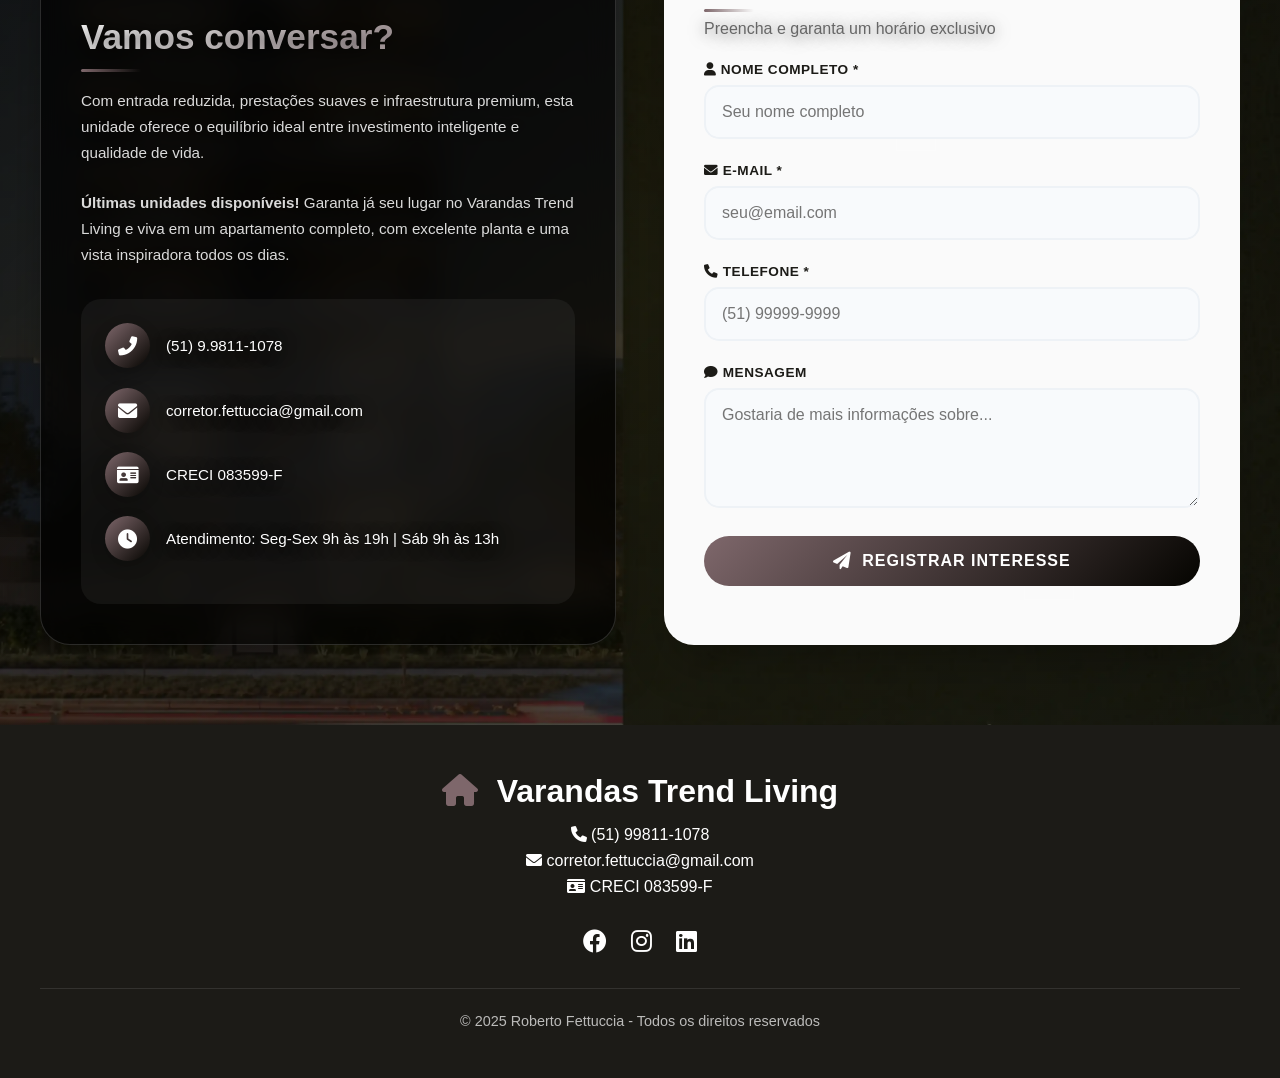
==== commit d0e7d9fa: "Update index.html" ====
--- a/index.html
+++ b/index.html
@@ -2753,9 +2753,11 @@
         <label data-animate="fadeIn">R. Monte Castelo, 235 - Nossa Sra. das Gracas, Canoas - RS, 92025-370</label><br>
 
         <div class="map-container" data-animate="fadeIn">
-            <iframe
+            <iframe 
+                title="Mapa de localização do Varandas Trend Living em Canoas"
                 src="https://www.google.com/maps/embed?pb=!1m18!1m12!1m3!1d1594.935640544433!2d-51.1738524354185!3d-29.927938599572634!2m3!1f0!2f0!3f0!3m2!1i1024!2i768!4f13.1!3m3!1m2!1s0x95197073c1099111%3A0x3bb3d9b0a0a3efbe!2sR.%20Monte%20Castelo%2C%20235%20-%20Nossa%20Sra.%20das%20Gracas%2C%20Canoas%20-%20RS%2C%2092025-370!5e0!3m2!1spt-BR!2sbr!4v1754270632798!5m2!1spt-BR!2sbr"
-                allowfullscreen="" loading="lazy"></iframe>
+                allowfullscreen="" 
+                loading="lazy"></iframe>
         </div>
     </section>
 
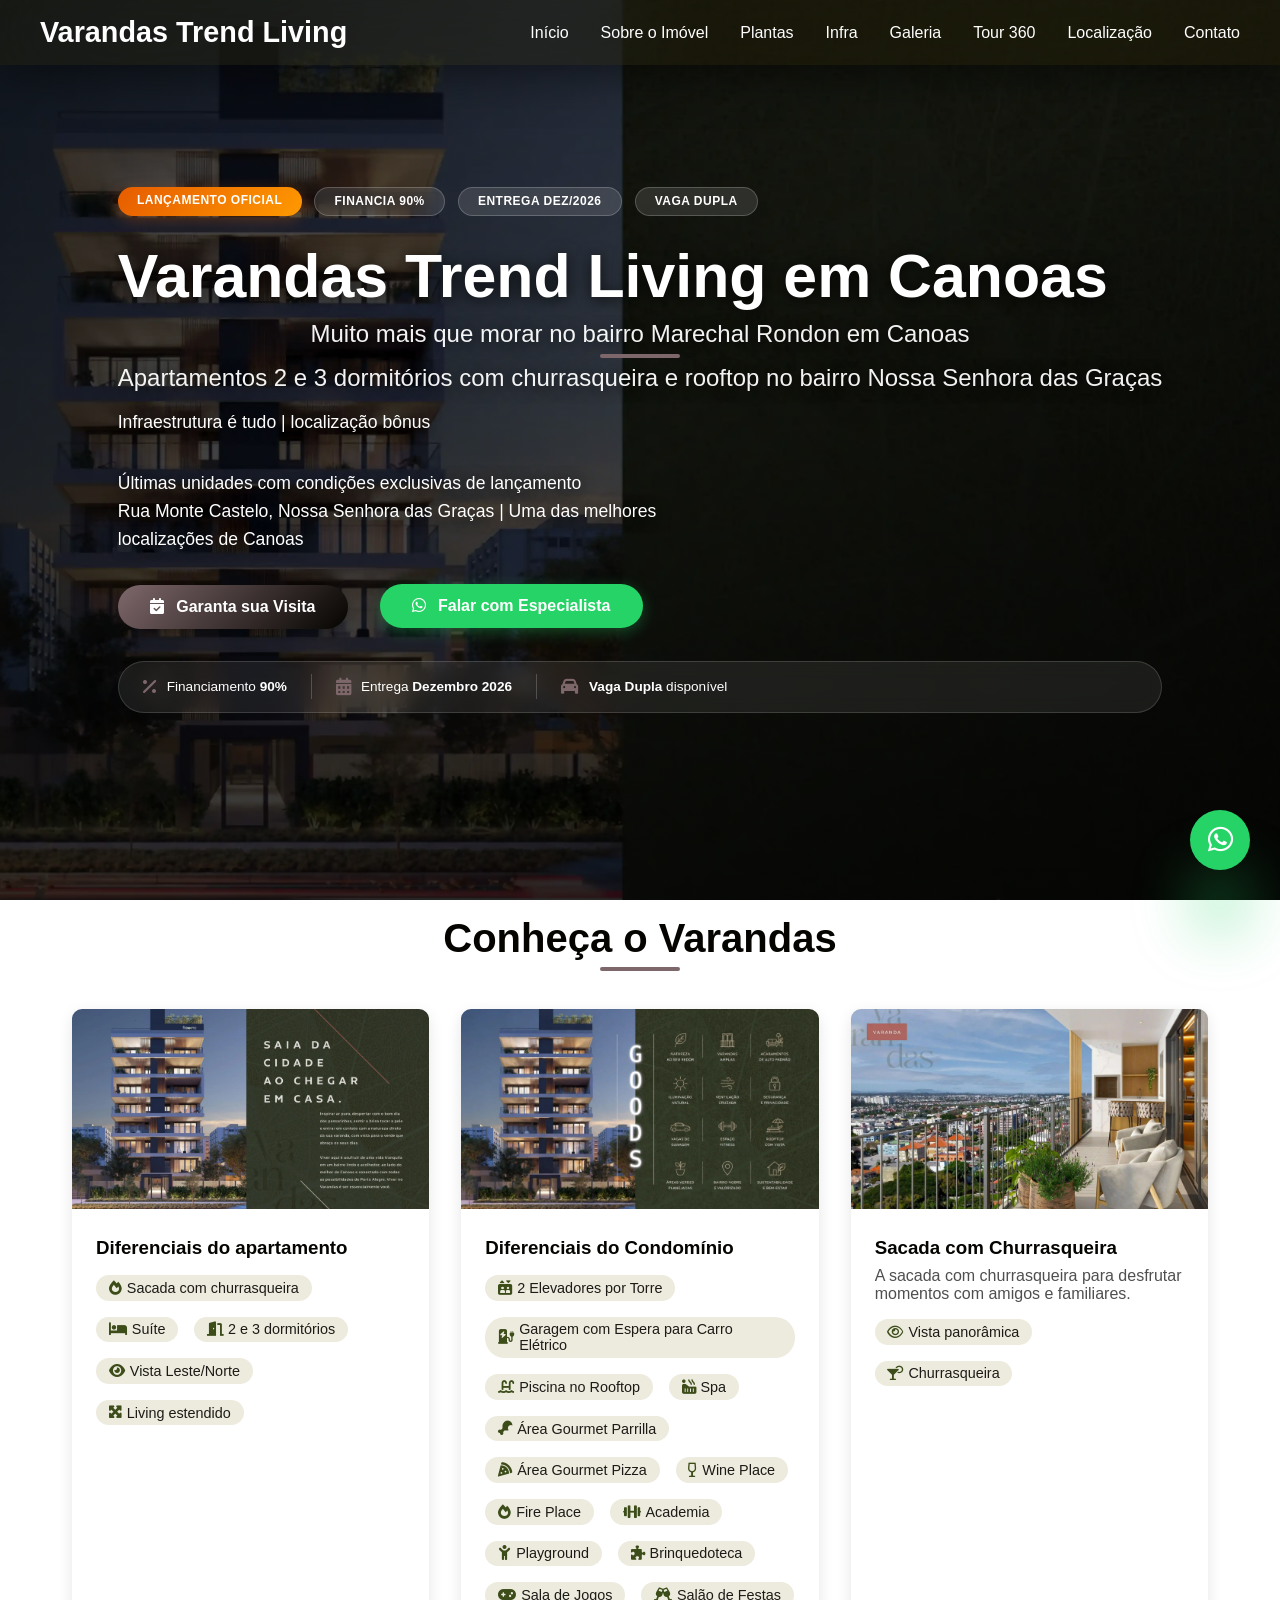
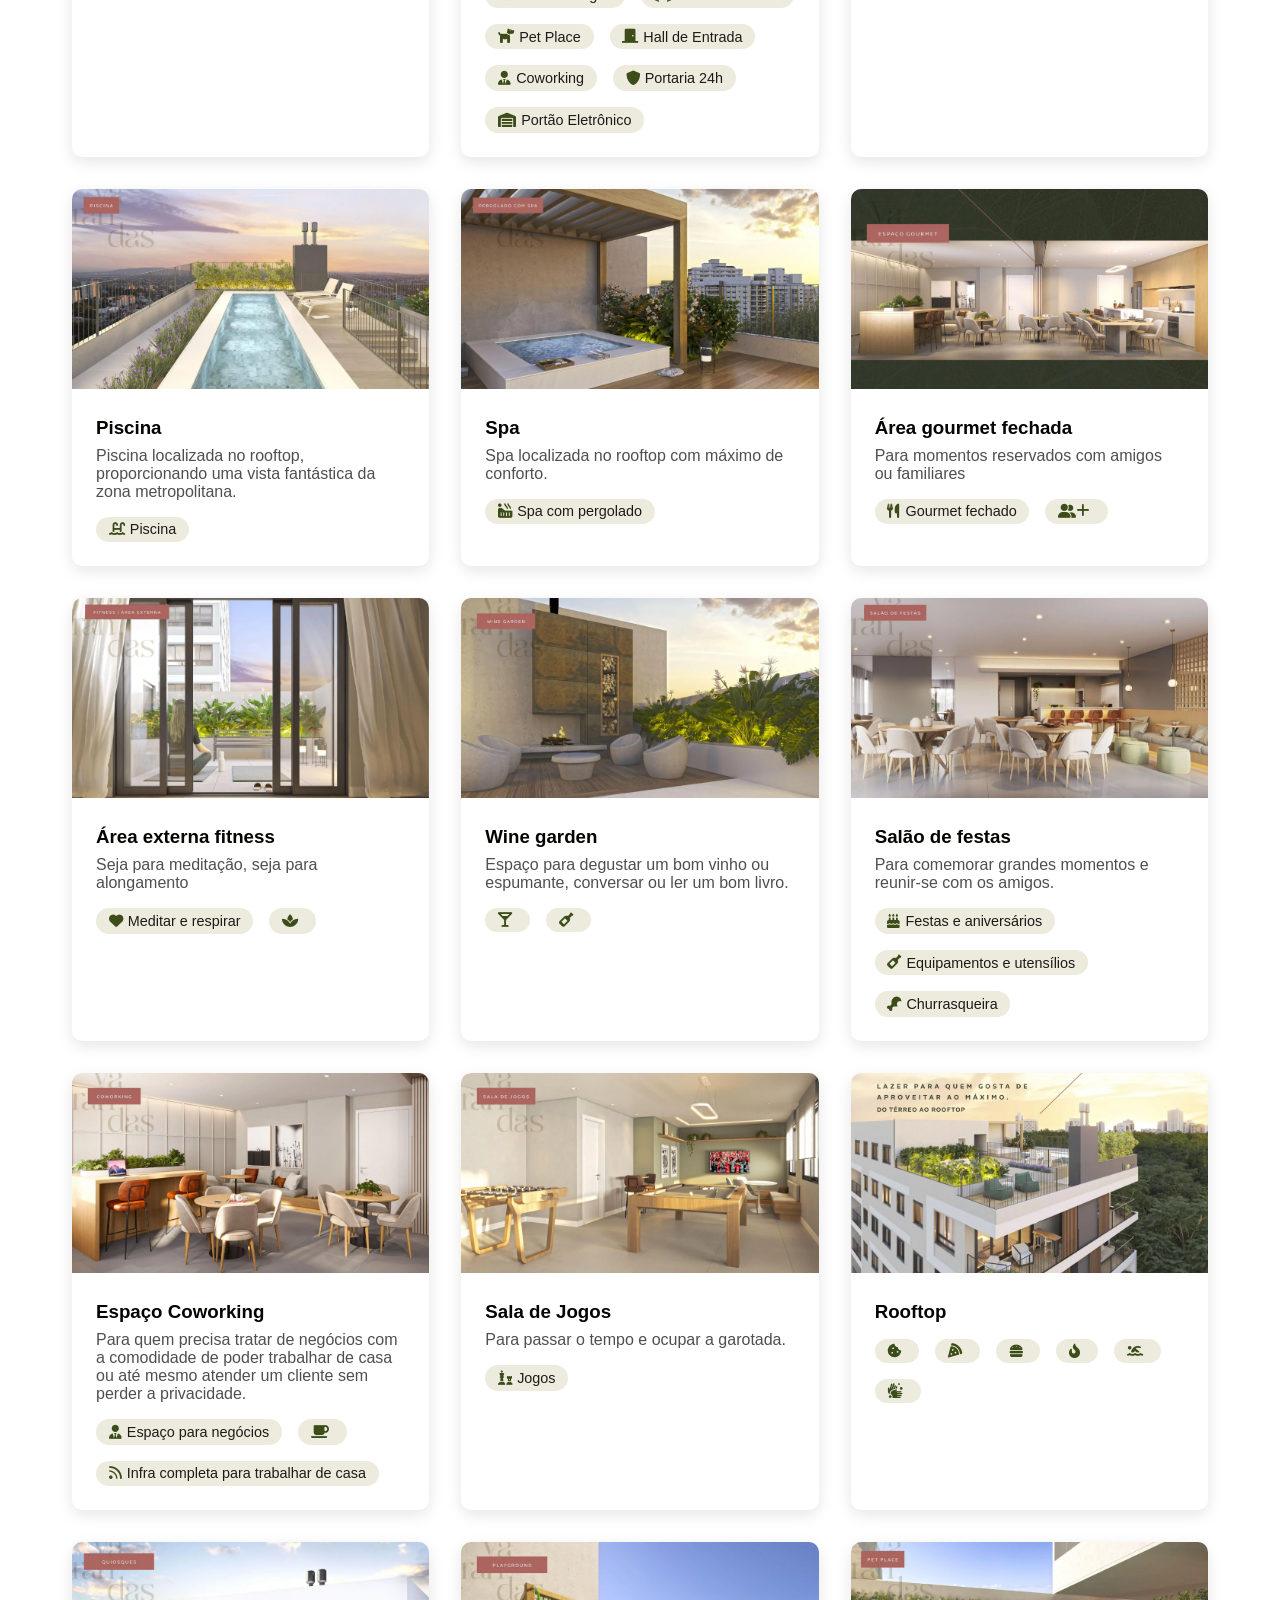
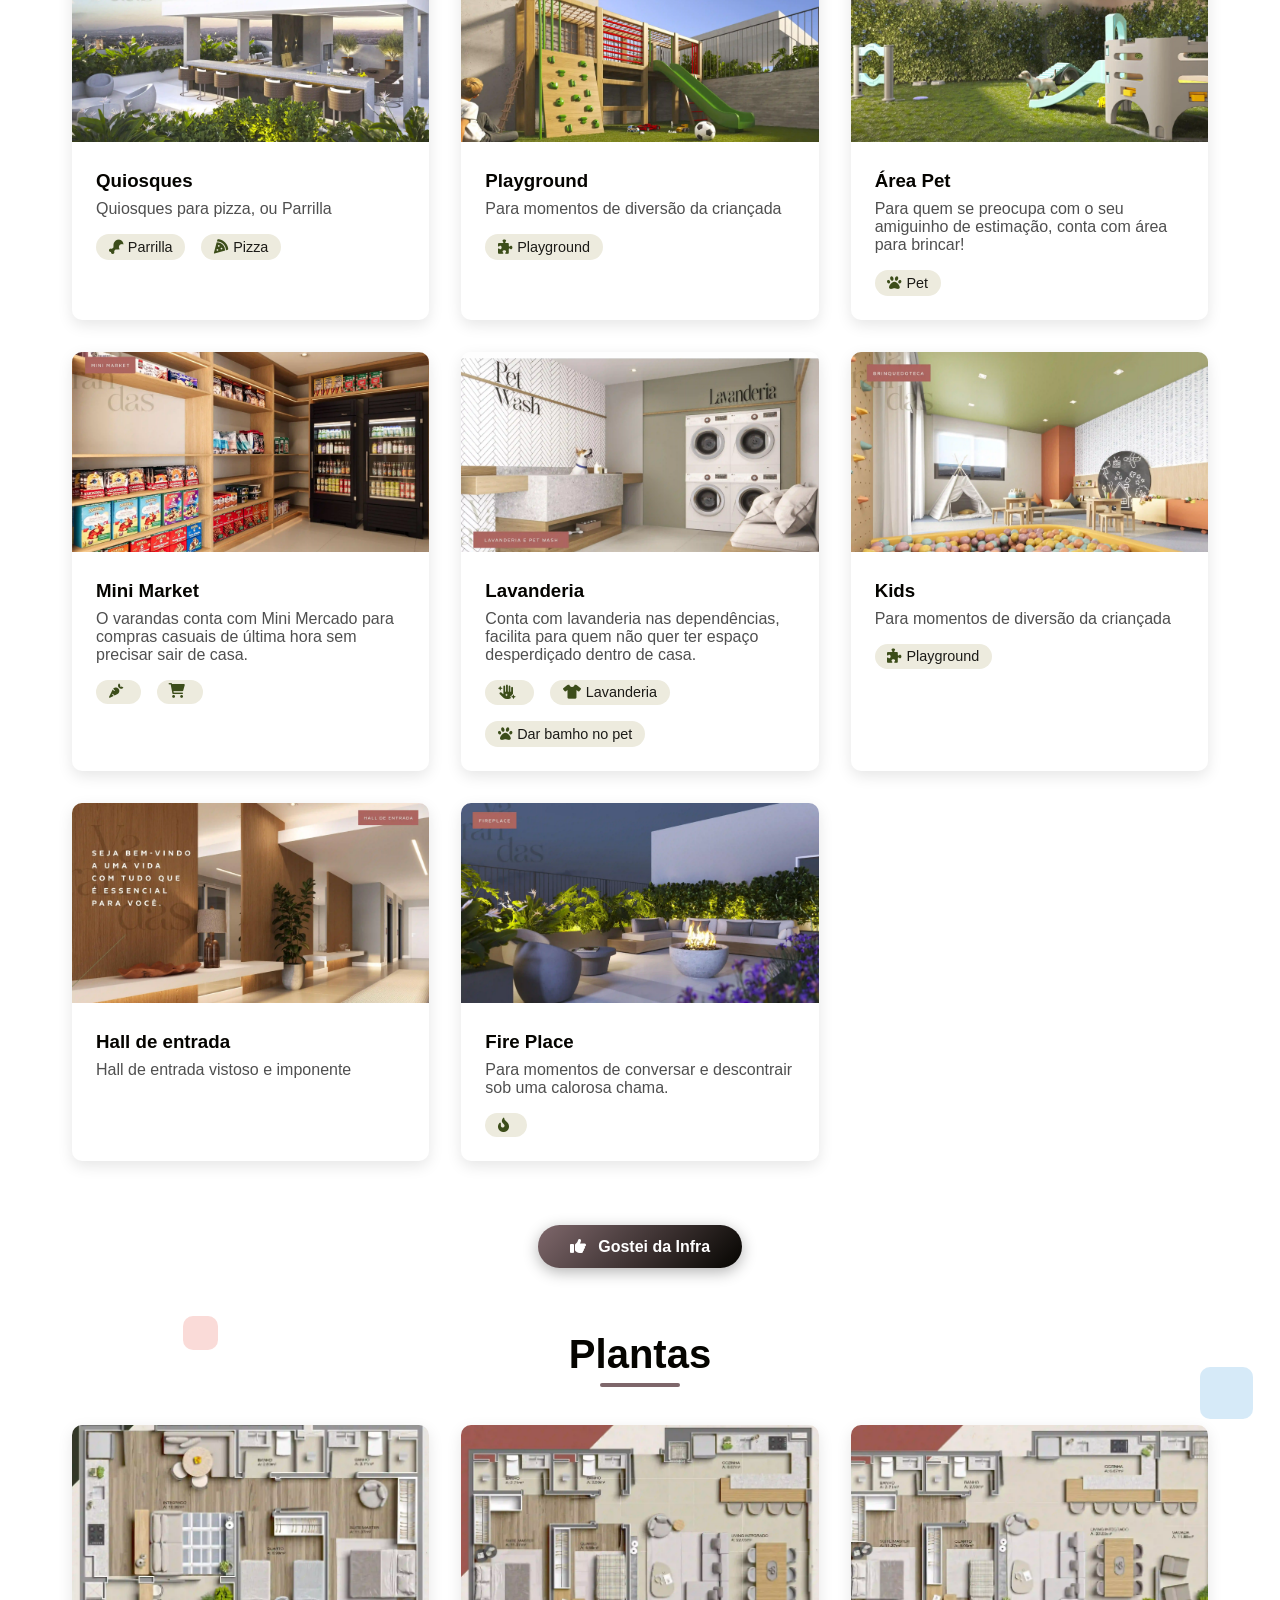
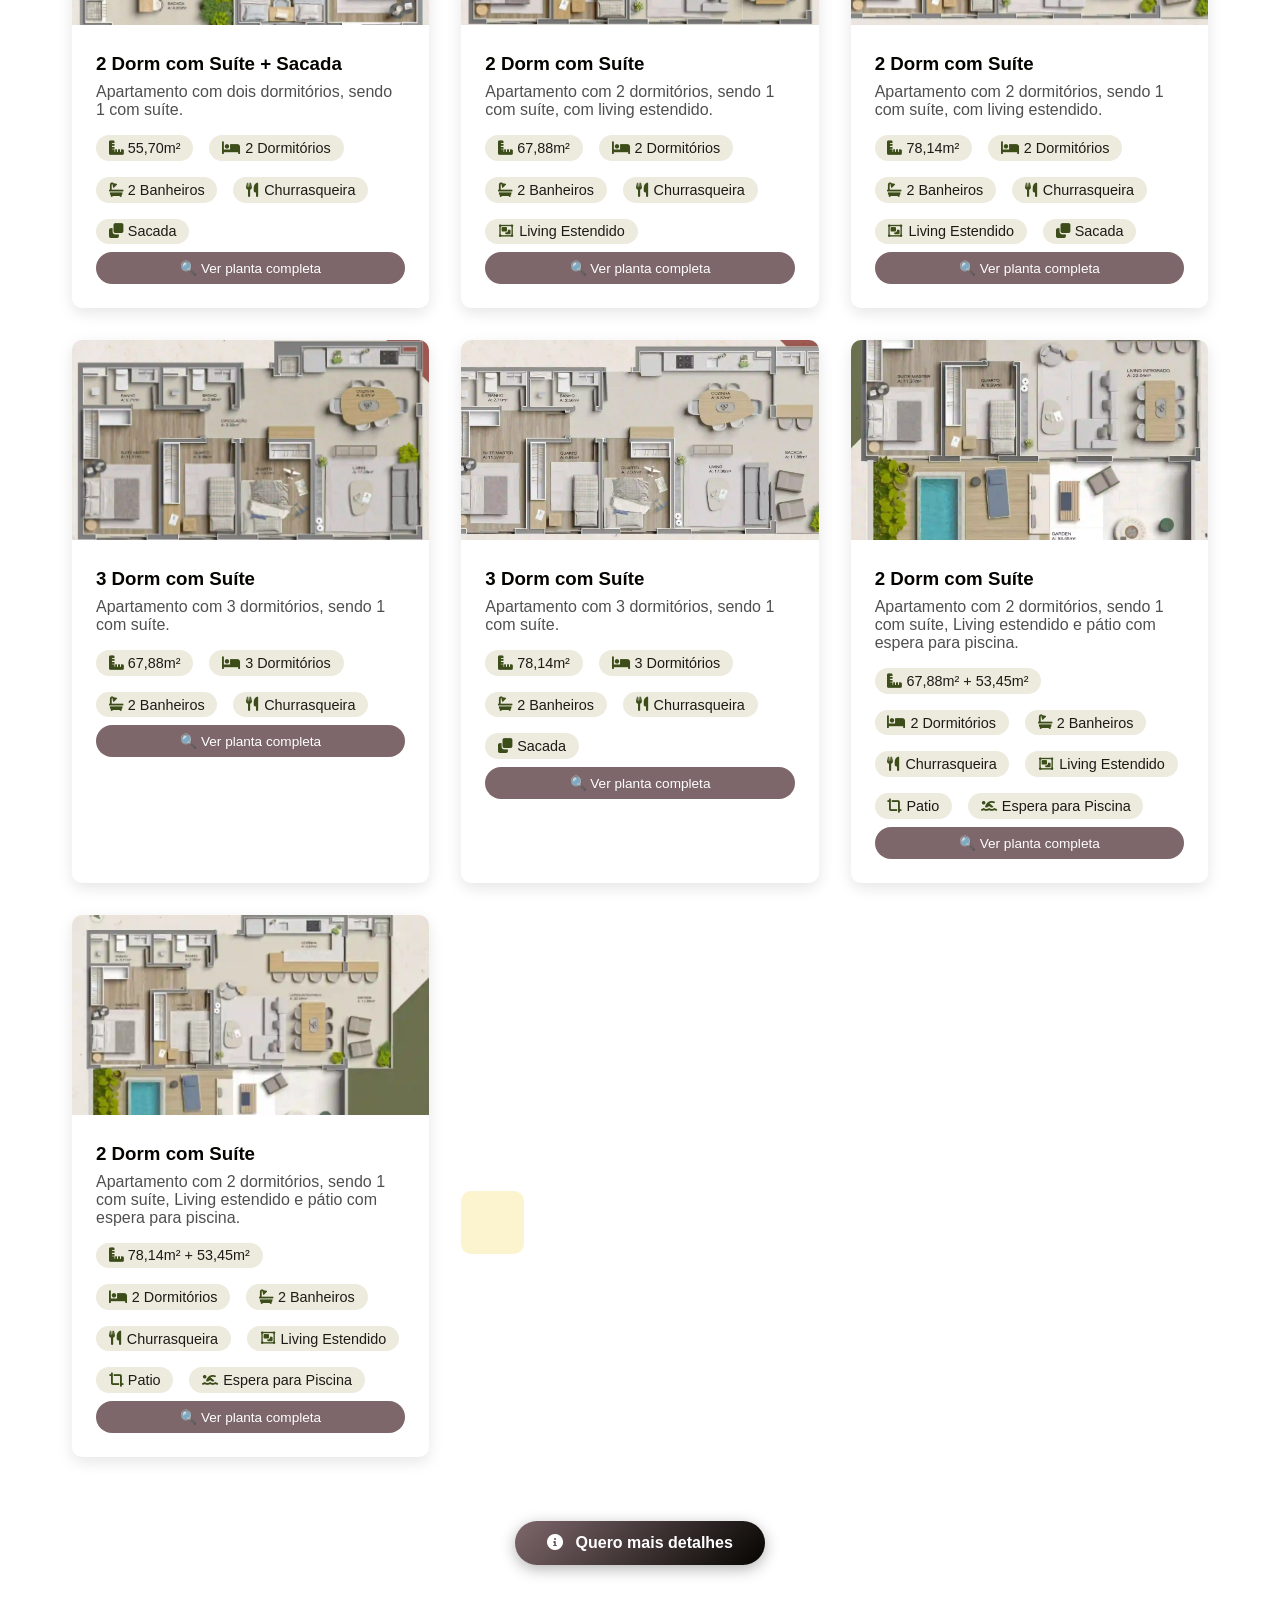
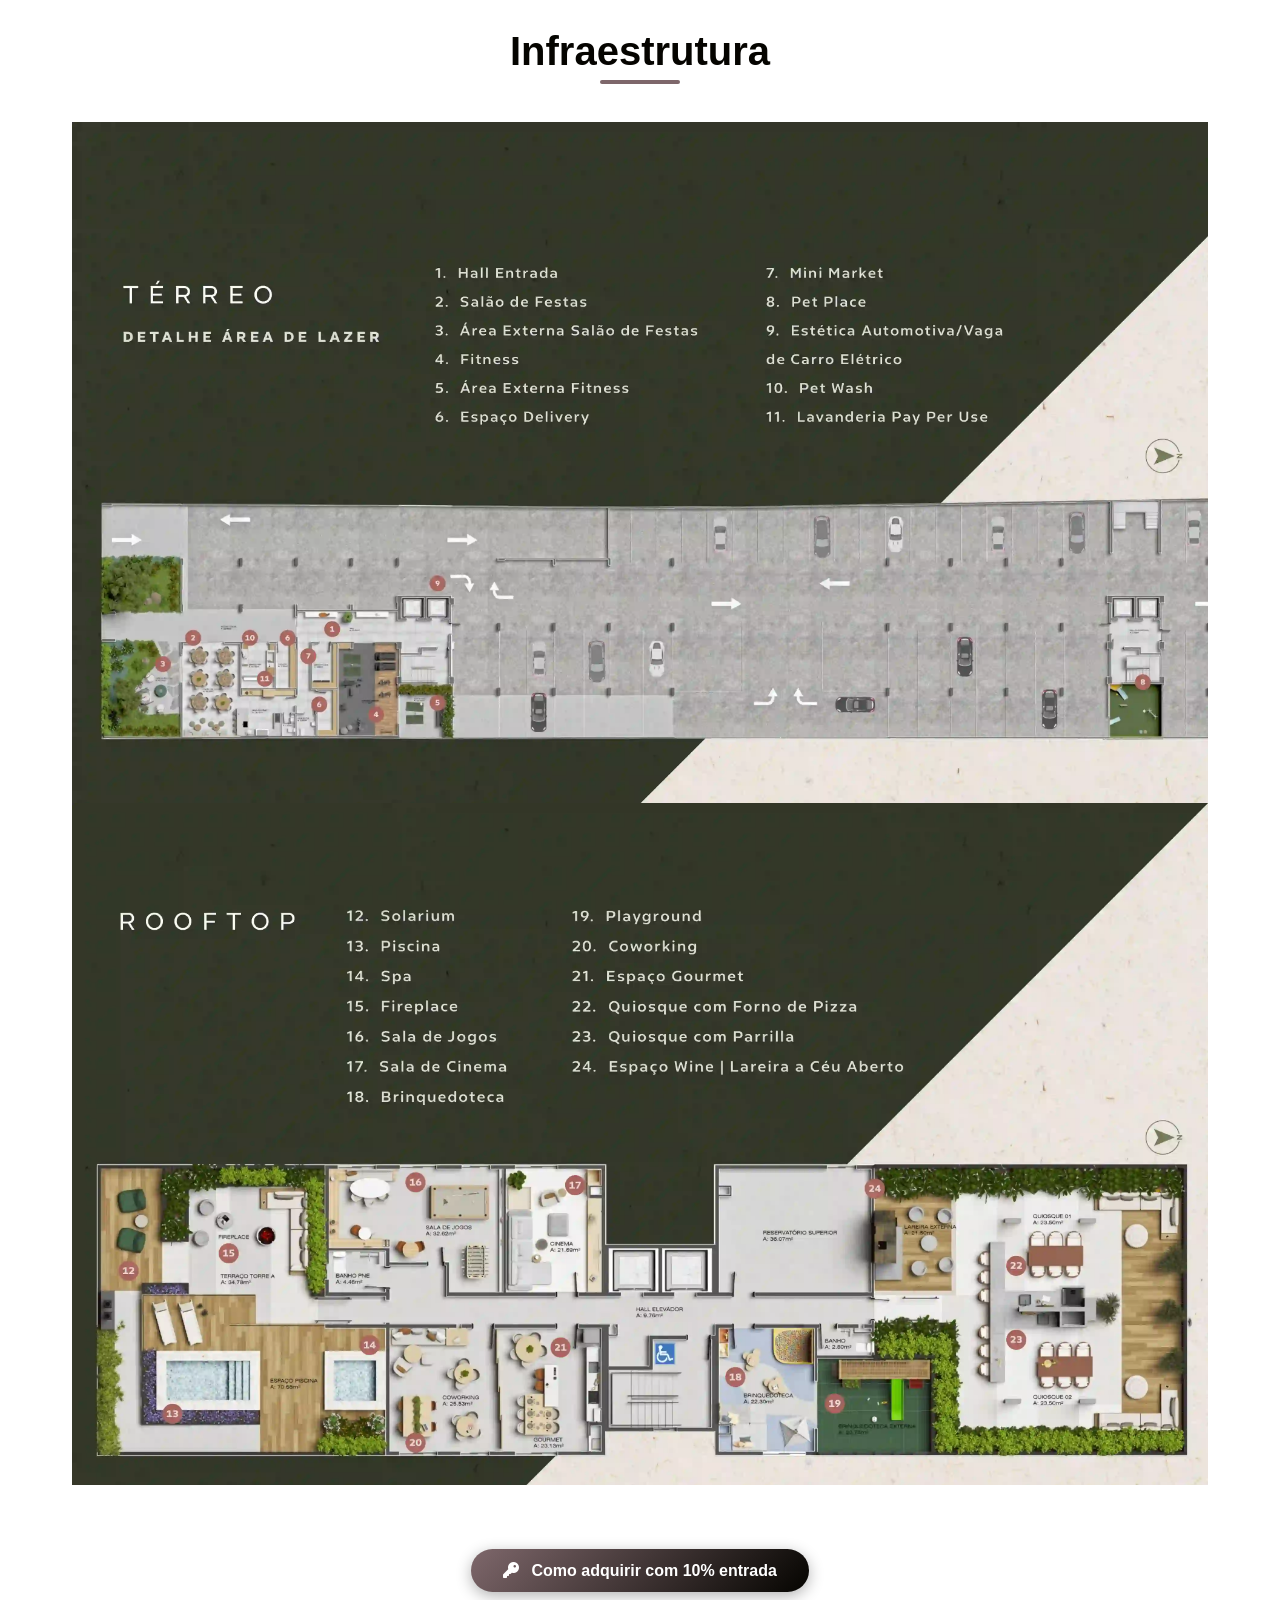
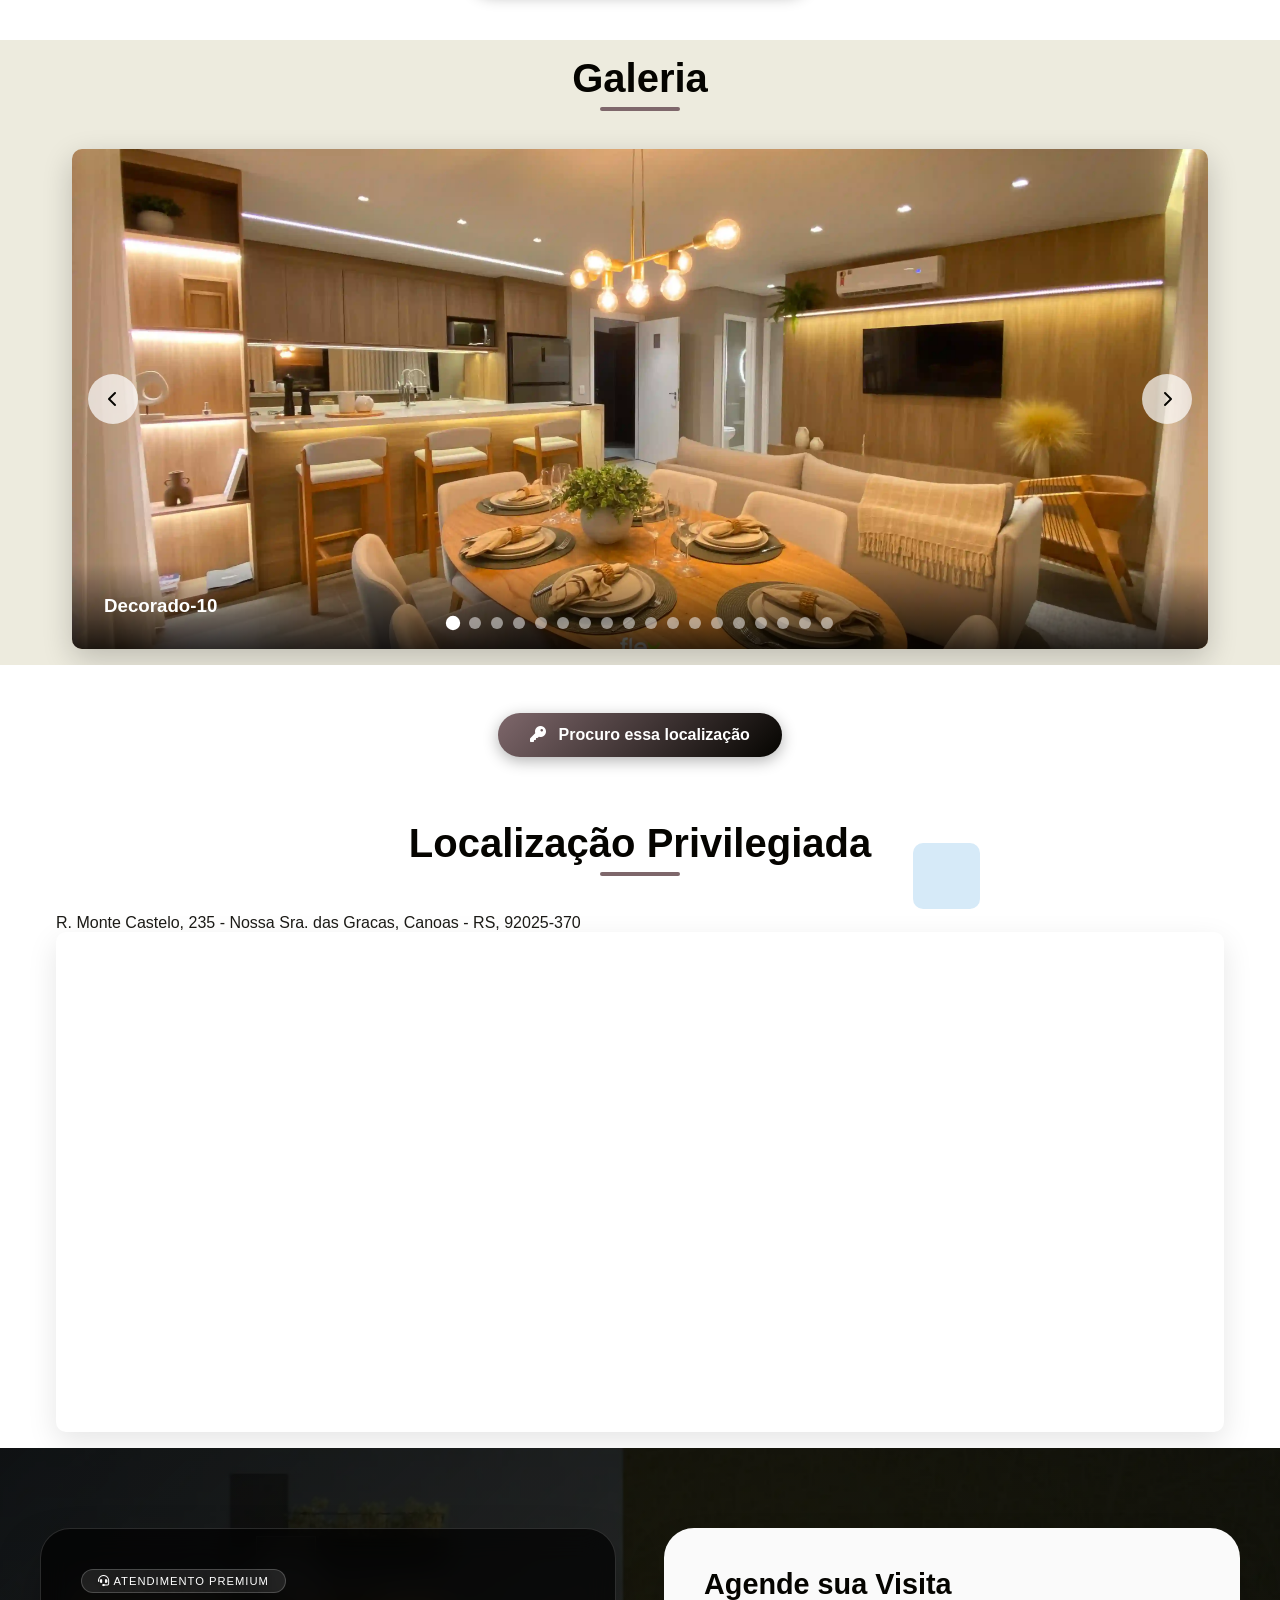
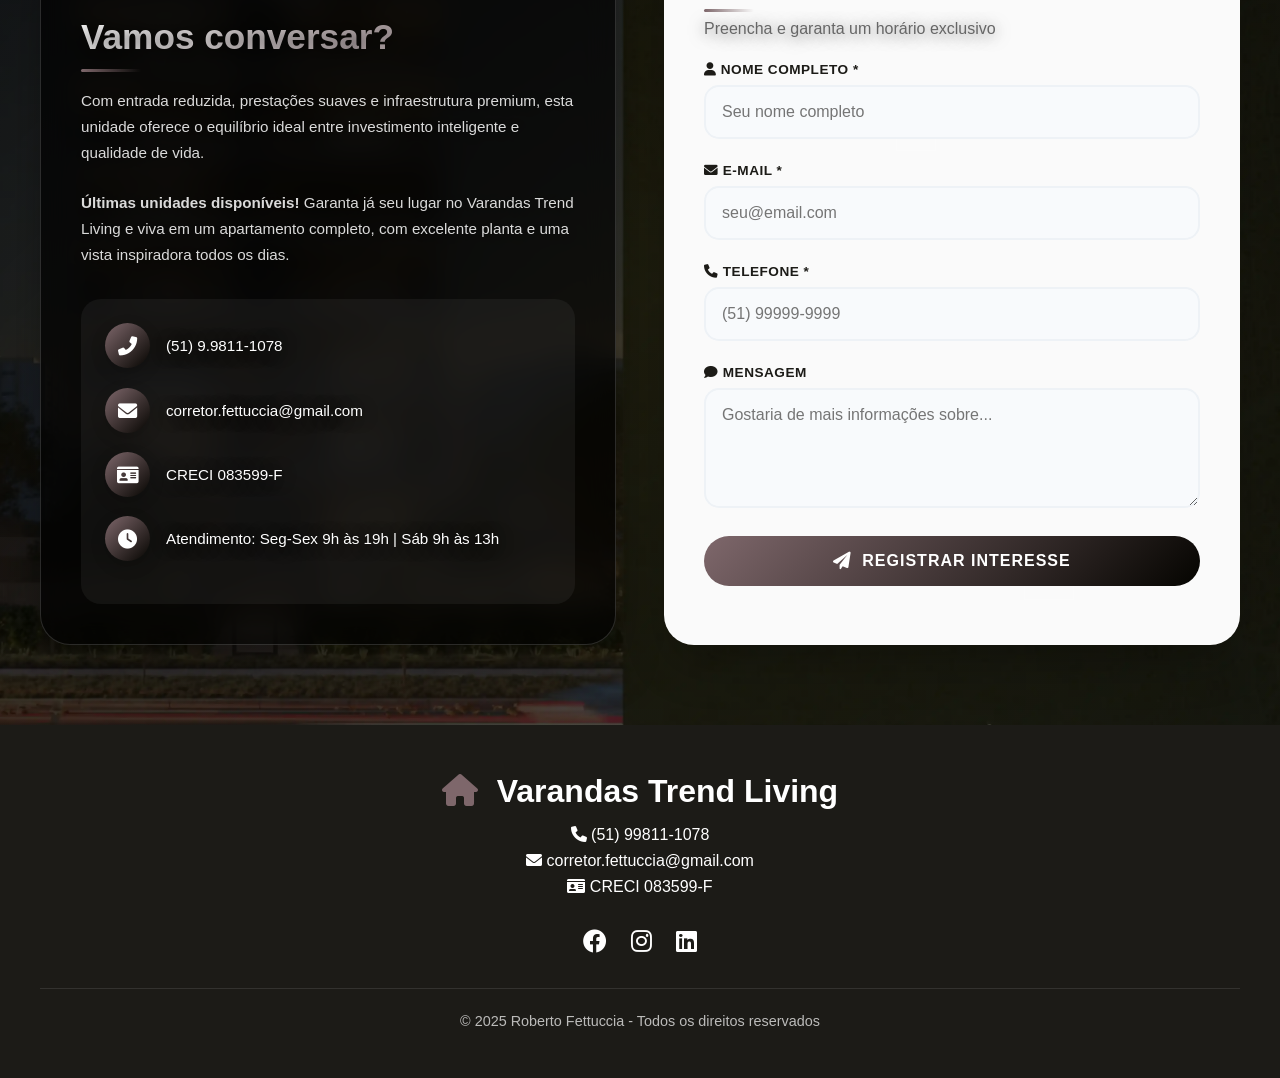
==== commit 4289d7fe: "Update index.html" ====
--- a/index.html
+++ b/index.html
@@ -2292,7 +2292,7 @@
 
                     <div class="popup-position">
                         <h3><i class="fas fa-map-pin"></i> Posição na torre</h3>
-                        <img id="popupPositionImage" src="./human/Pos.A.2.3_B.6.7.webp" alt="Posição da unidade">
+                        <img id="popupPositionImage" src="./human/pos/Pos.A.2.3_B.6.7.webp" alt="Posição da unidade">
                         <p id="popupPositionText"></p>
                     </div>
 
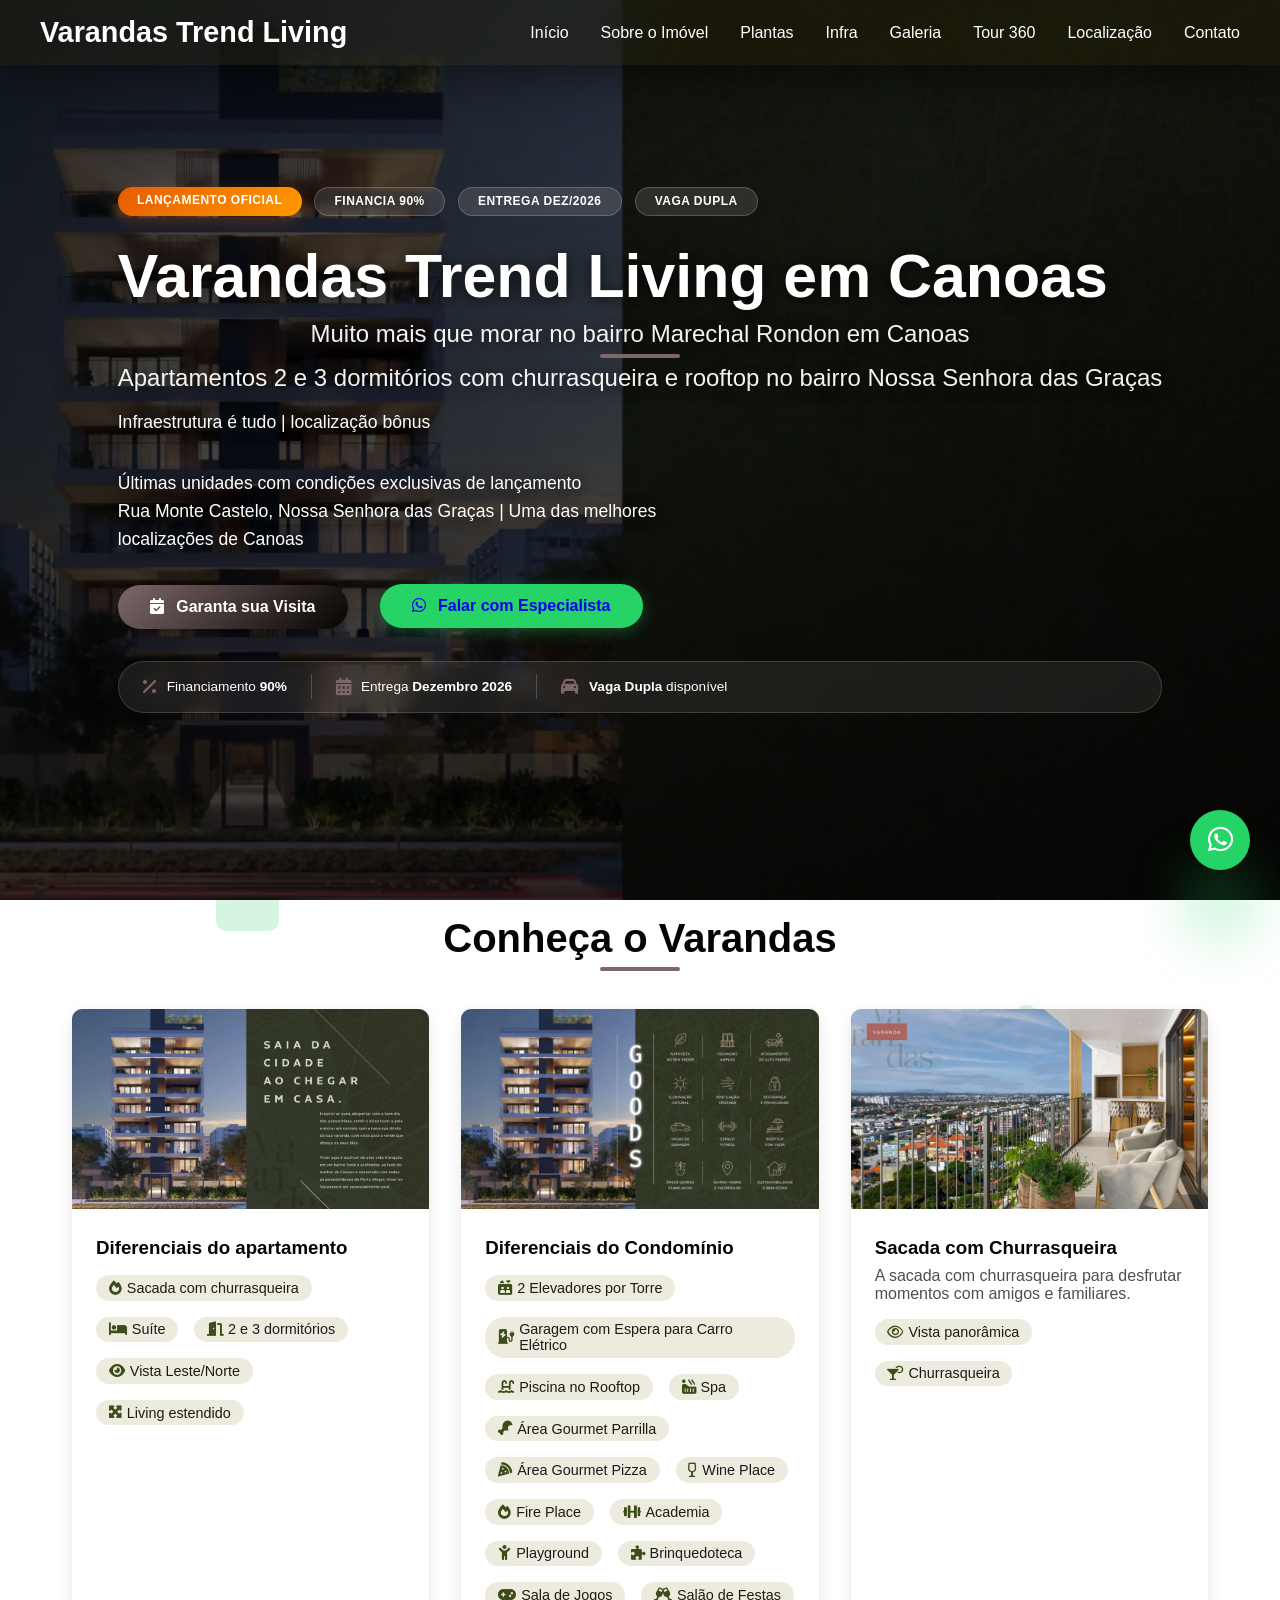
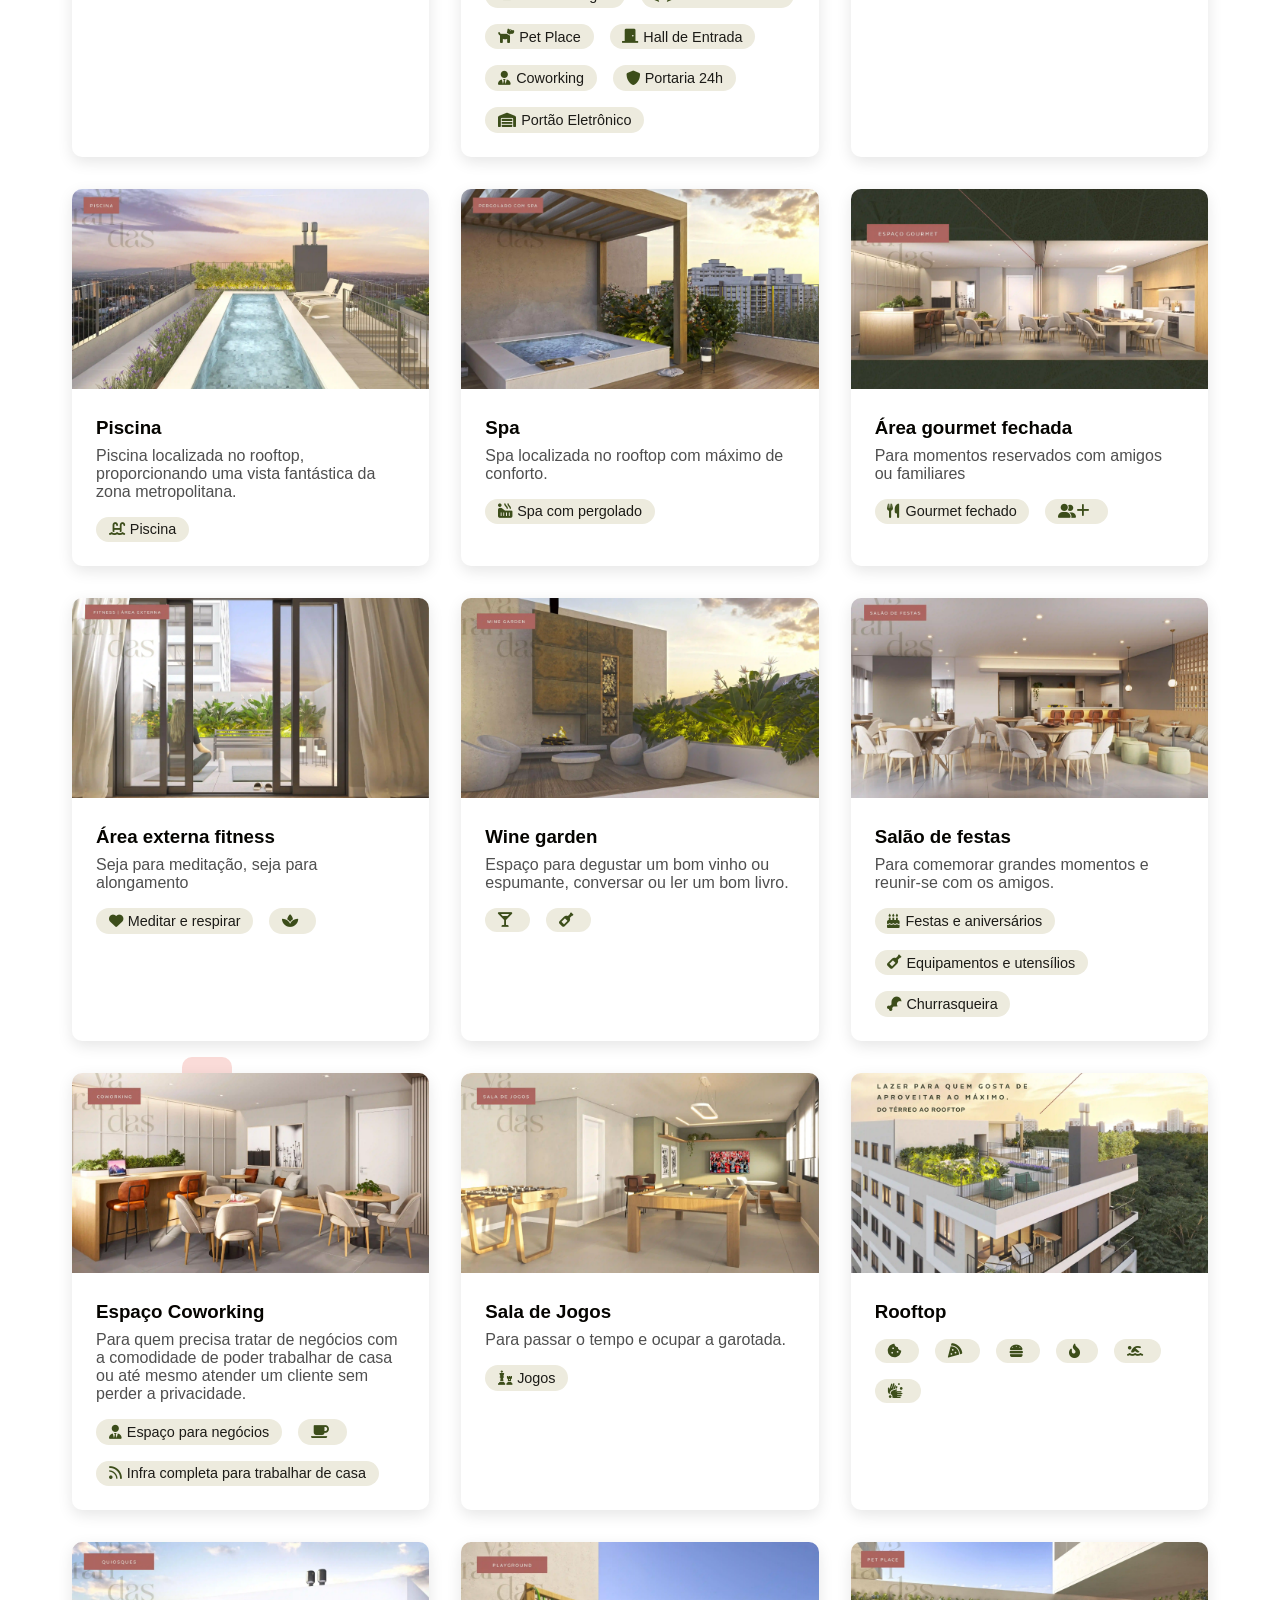
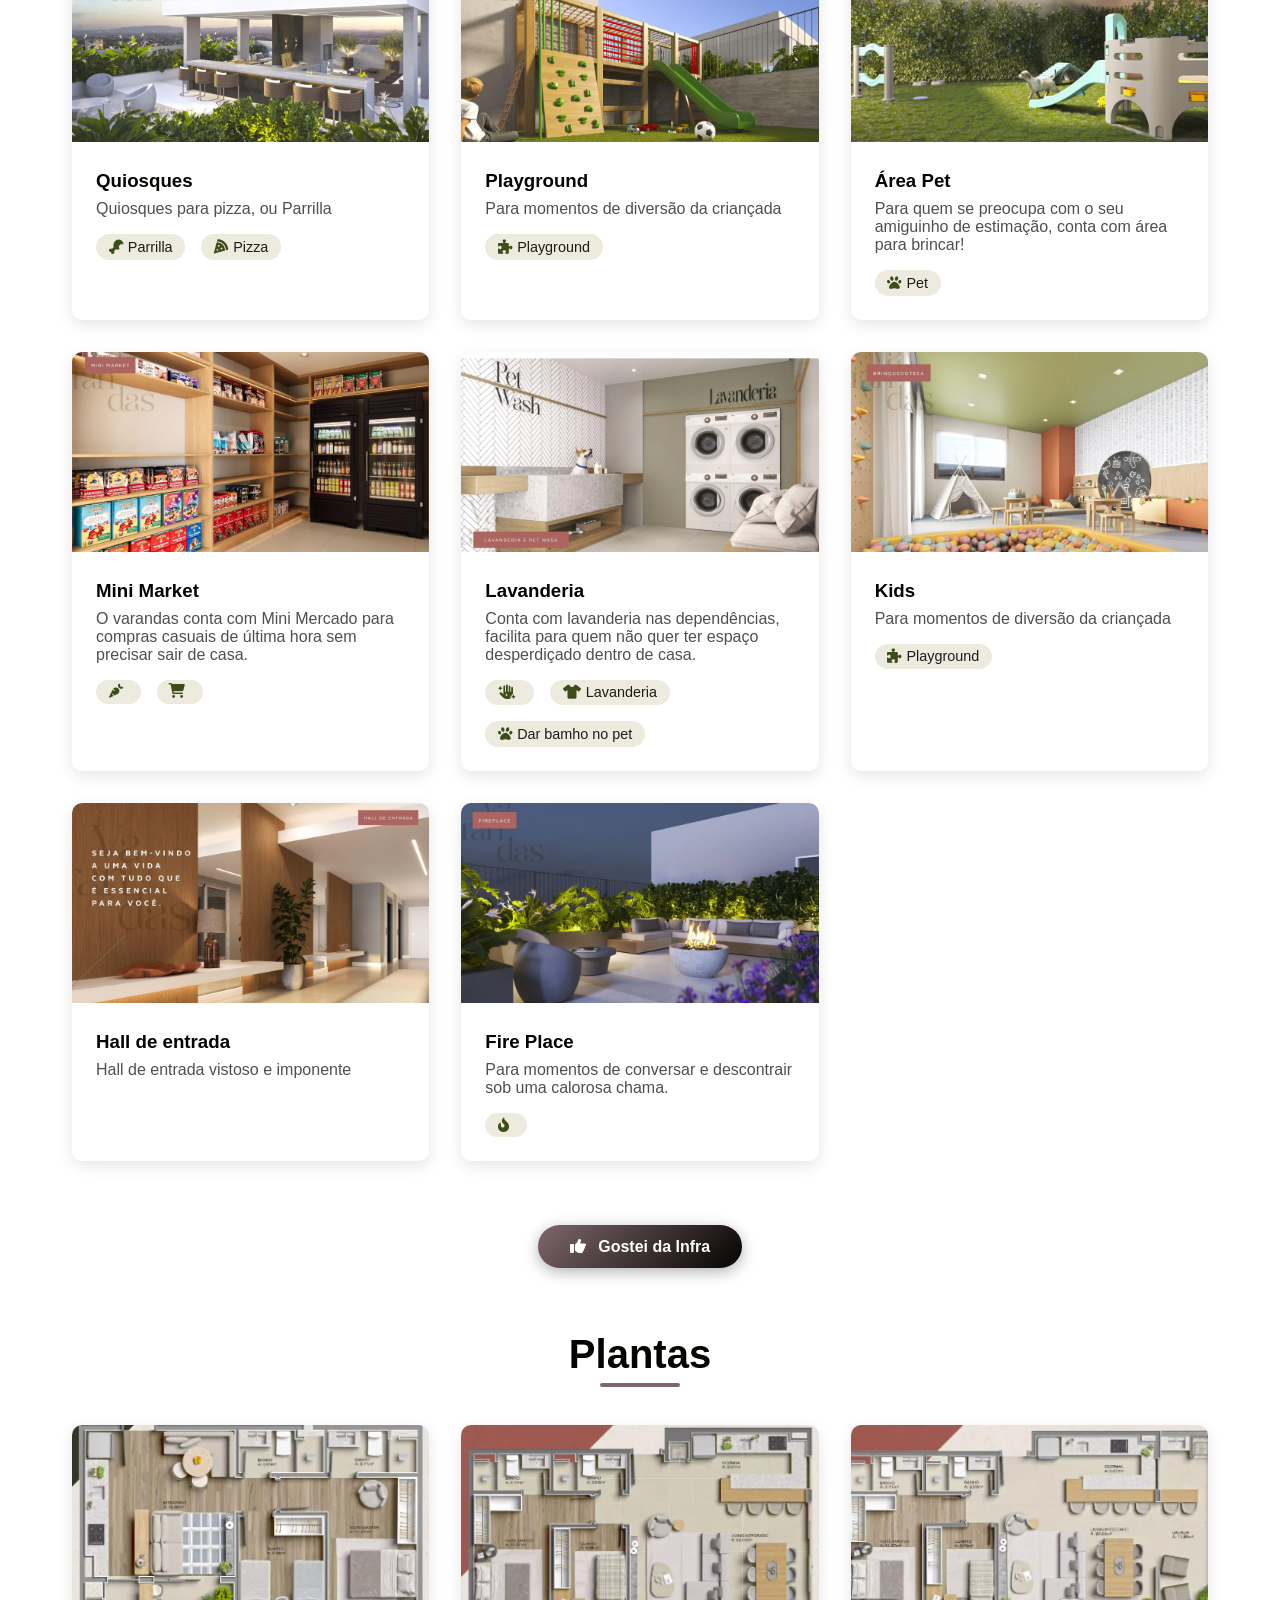
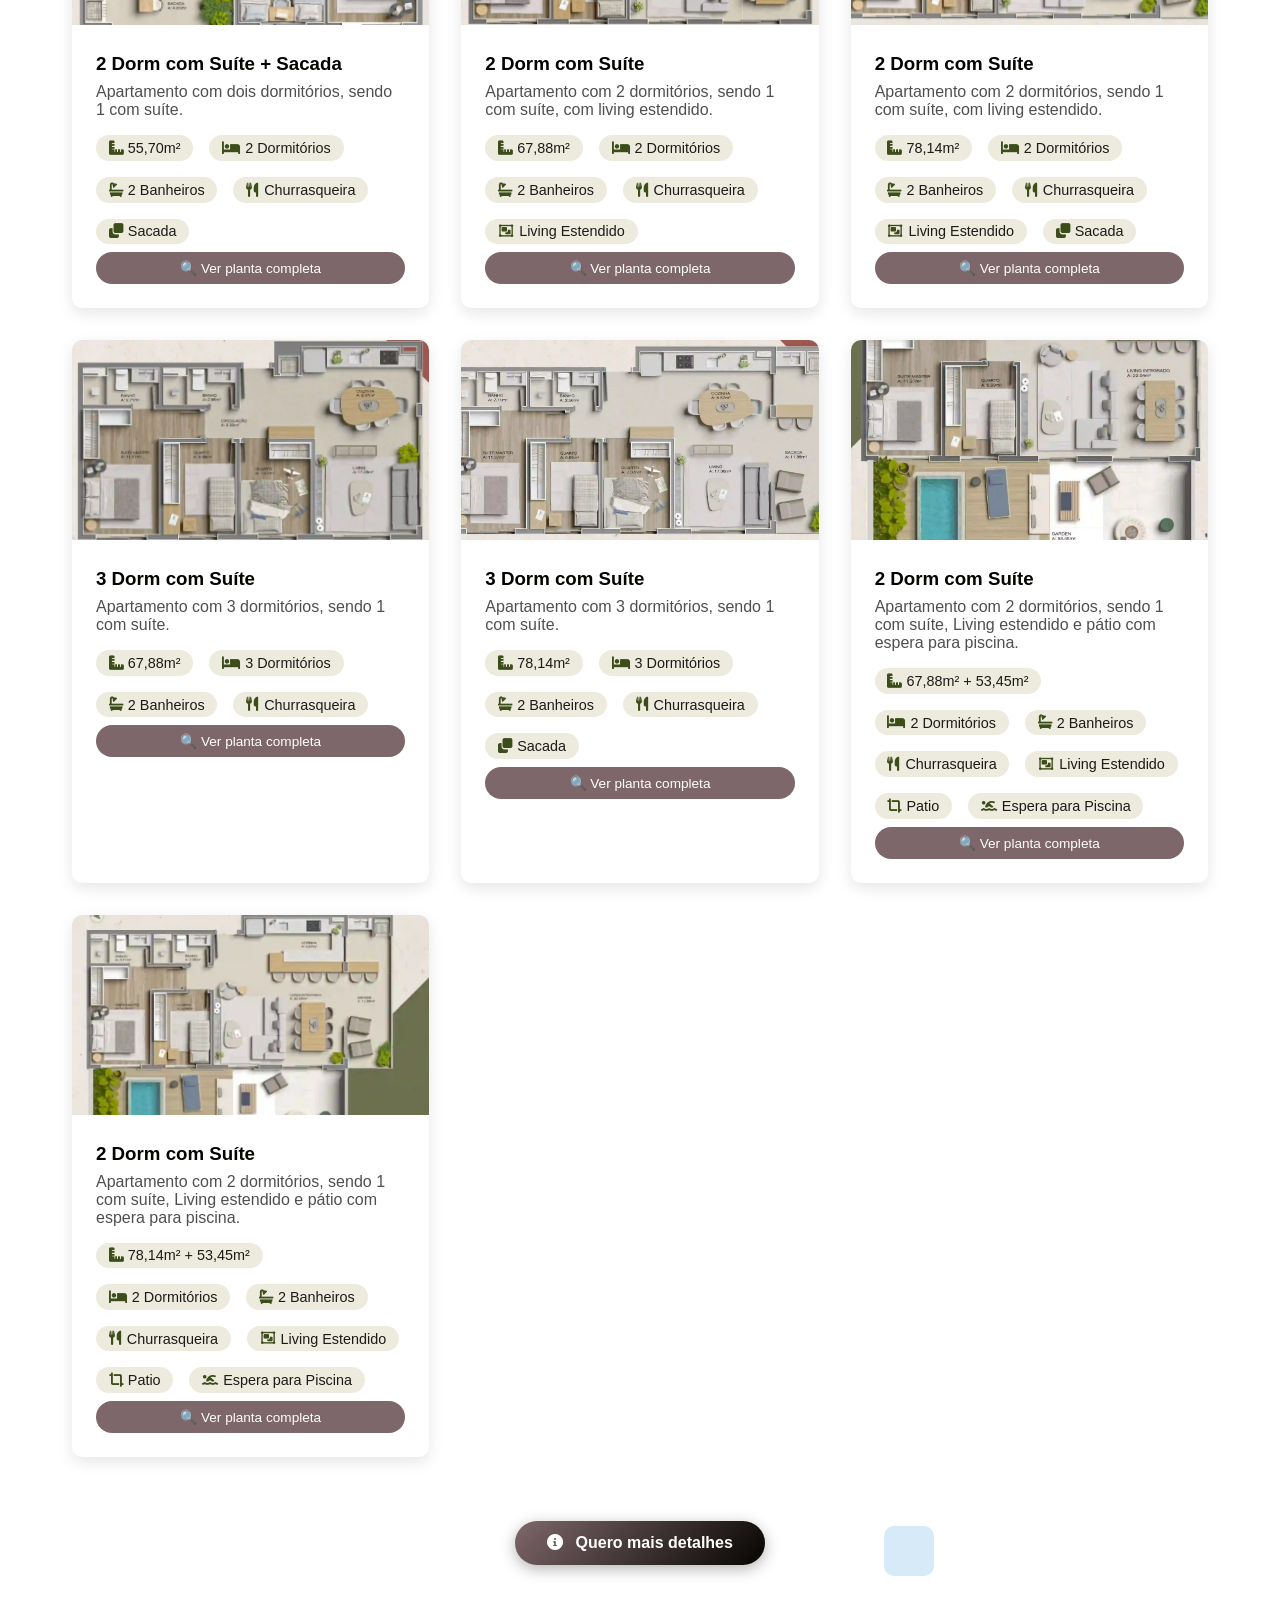
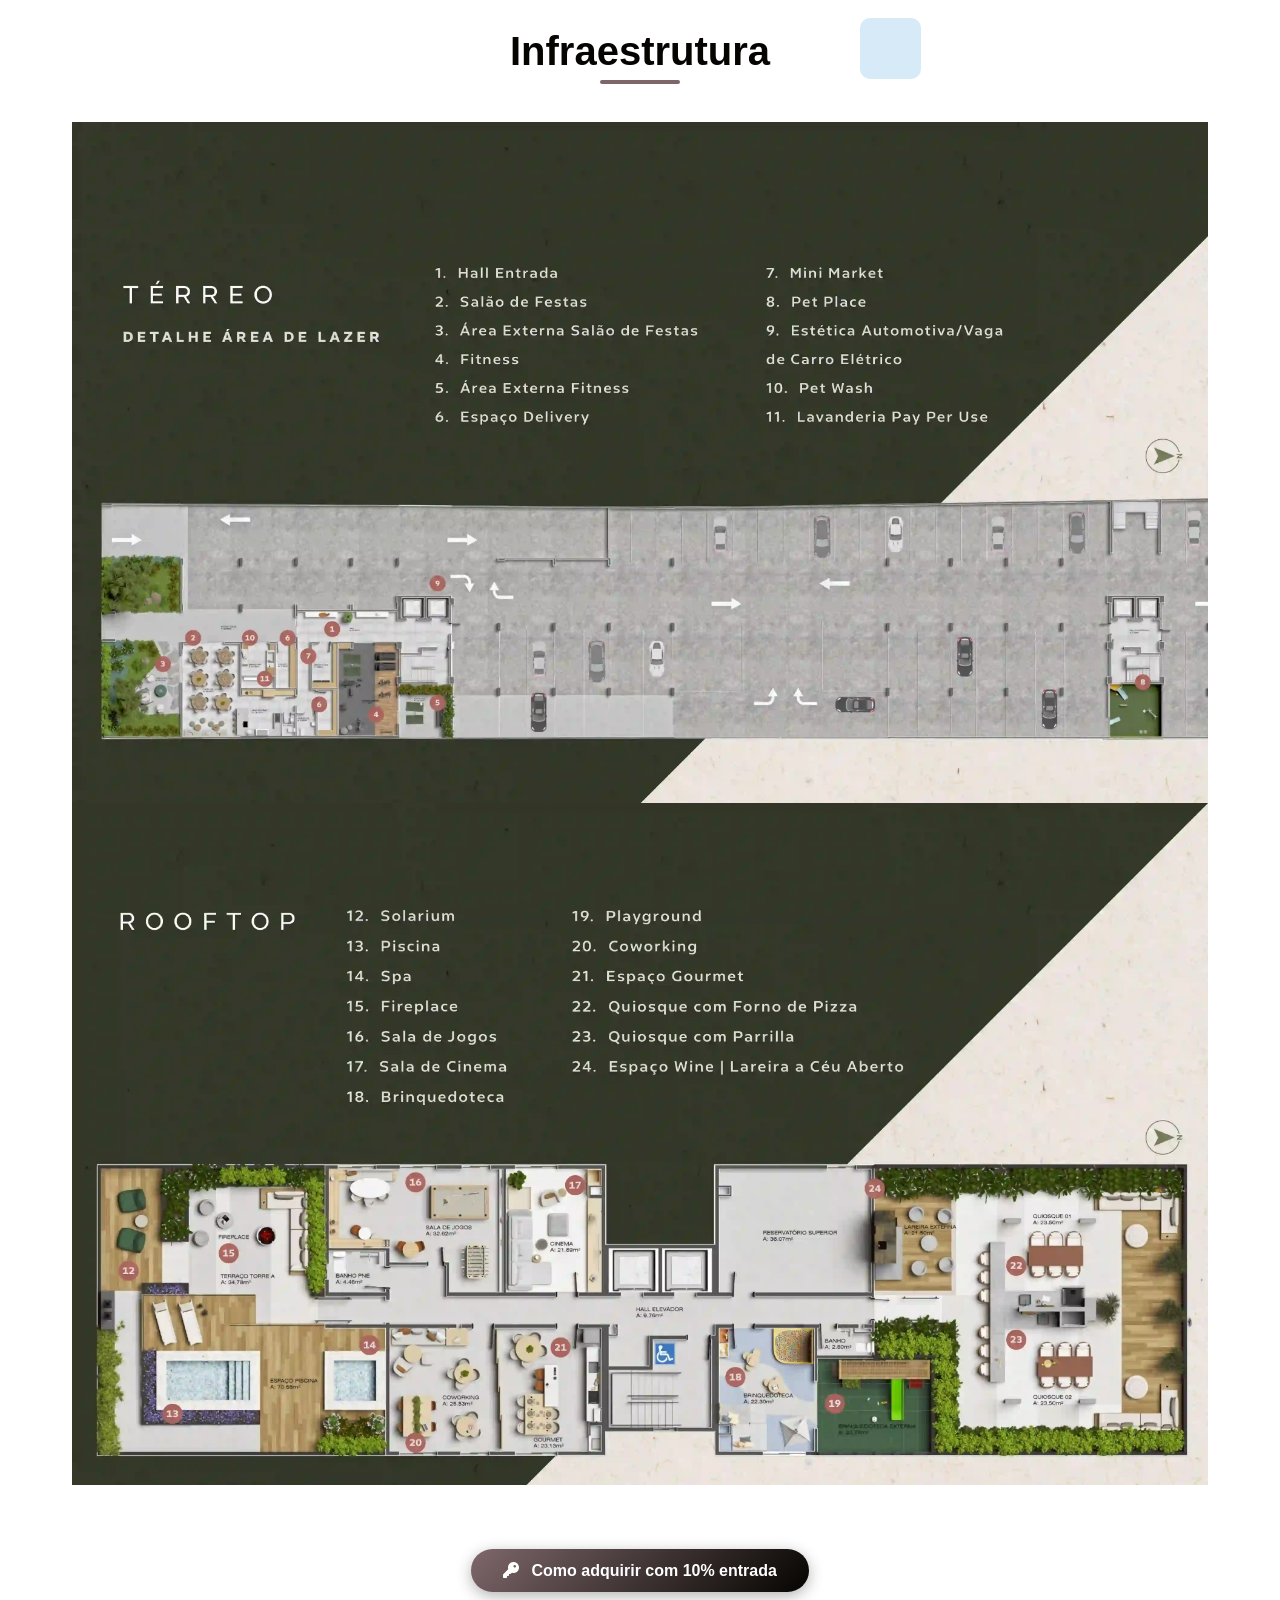
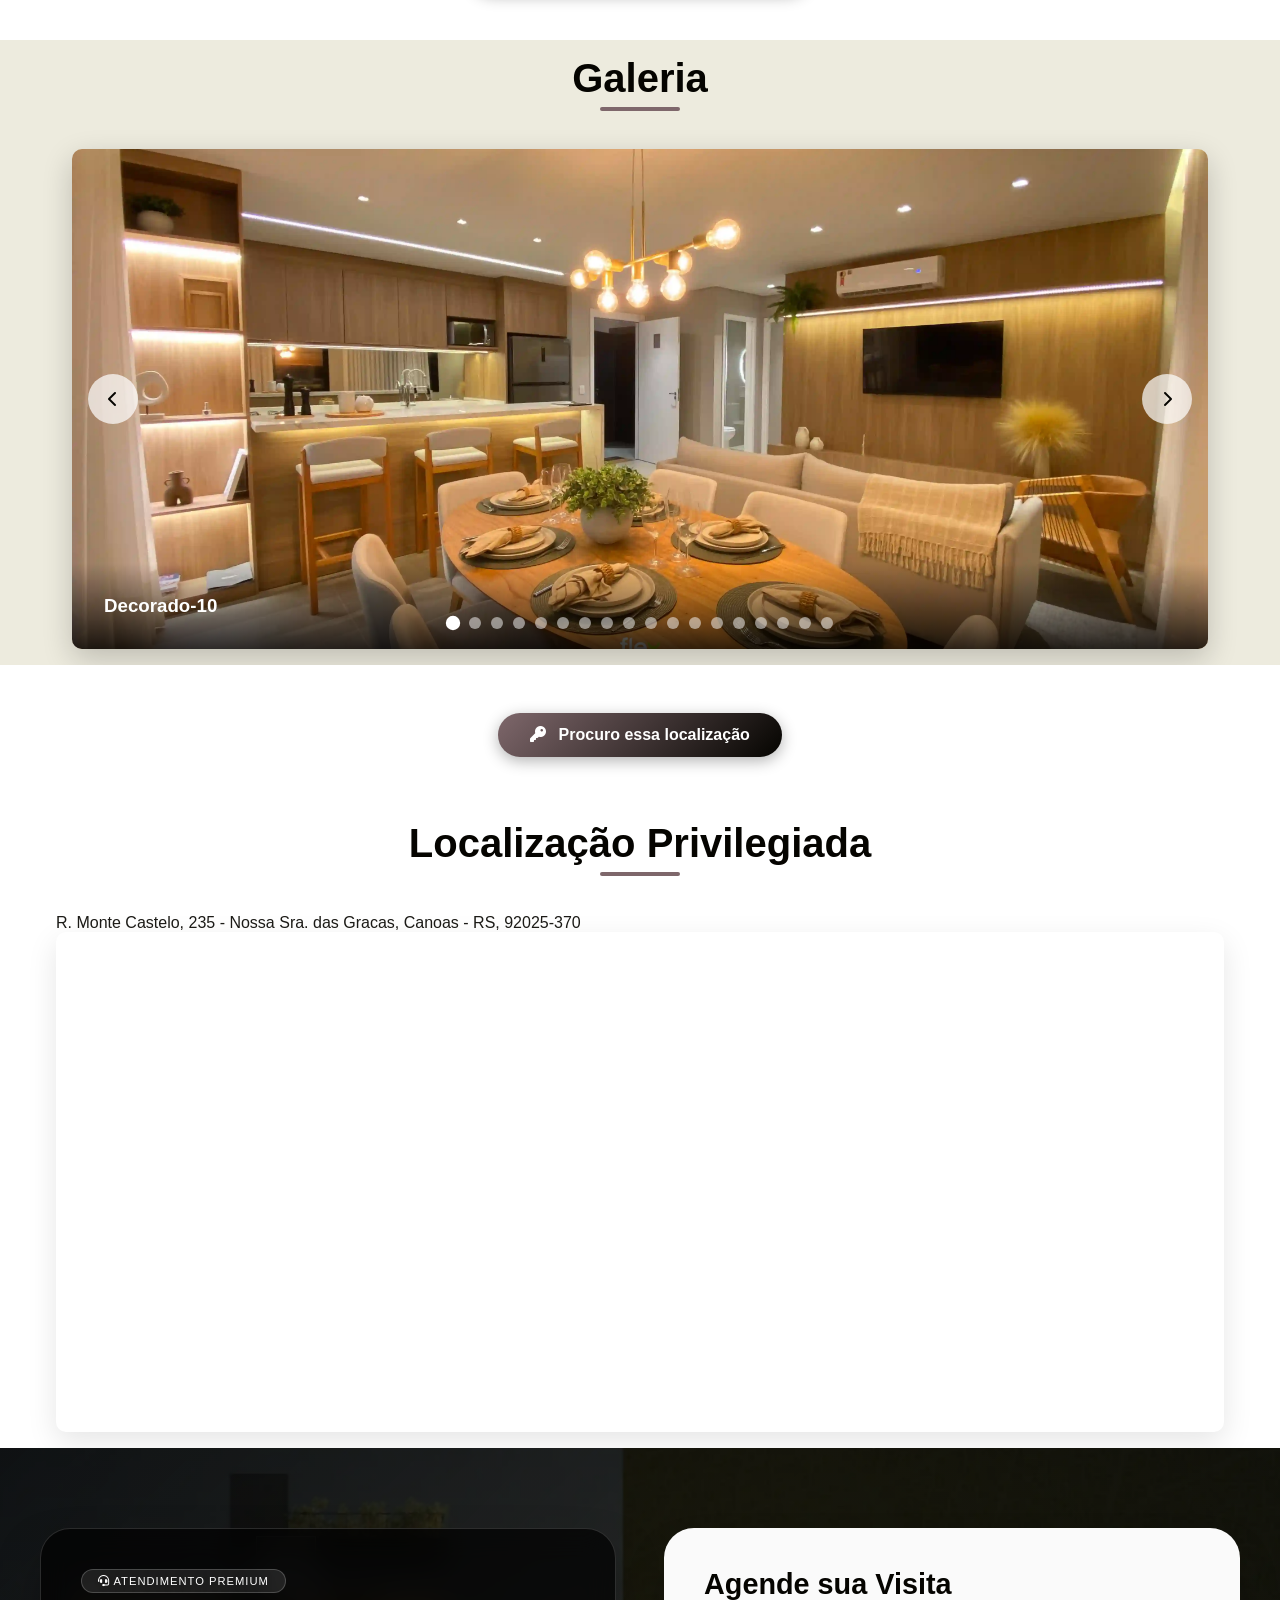
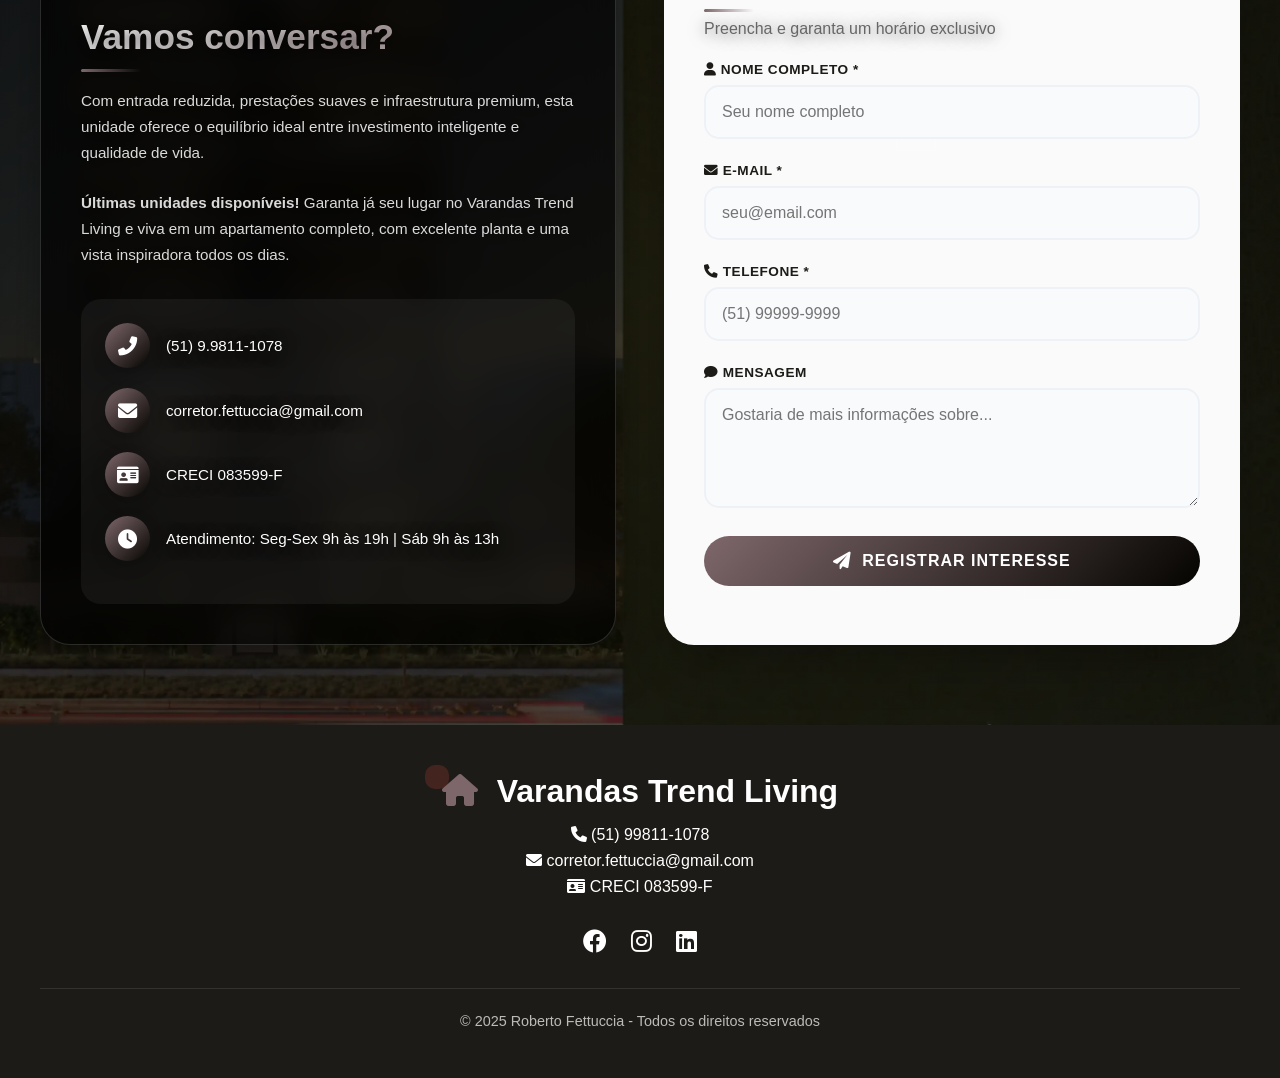
==== commit c1c810c0: "Update index.html" ====
--- a/index.html
+++ b/index.html
@@ -1845,7 +1845,9 @@
             <a href="#contact" class="cta-button pulse">
                 <i class="fas fa-calendar-check"></i> Garanta sua Visita
             </a>
-            <a onclick="window.open(wamesend(), '_blank')" class="btn-whatsapp">
+            
+            <!-- <a onclick="window.open(wamesend(), '_blank')" class="btn-whatsapp"> -->
+            <a href="https://wa.me/5551998111078?text=Gostaria%20de%20saber%20mais%20sobre%20o%20Varandas%20Trend%20Living..." class="btn-whatsapp">
                 <i class="fab fa-whatsapp"></i> Falar com Especialista
             </a>
         </div>
@@ -2296,7 +2298,9 @@
                         <p id="popupPositionText"></p>
                     </div>
 
-                    <button id="popupWhatsappBtn" class="btn-whatsapp-popup" onclick="sendPlantToWhatsApp()">
+                    <!--<button id="popupWhatsappBtn" class="btn-whatsapp-popup" onclick="sendPlantToWhatsApp()"> -->
+                    <button id="popupWhatsappBtn" class="btn-whatsapp-popup" onclick="https://wa.me/5551998111078?text=Gostaria%20de%20saber%20mais%20sobre%20o%20Varandas%20Trend%20Living">
+                        
                         <i class="fab fa-whatsapp"></i> Gostei deste! Quero mais informações
                     </button>
                 </div>
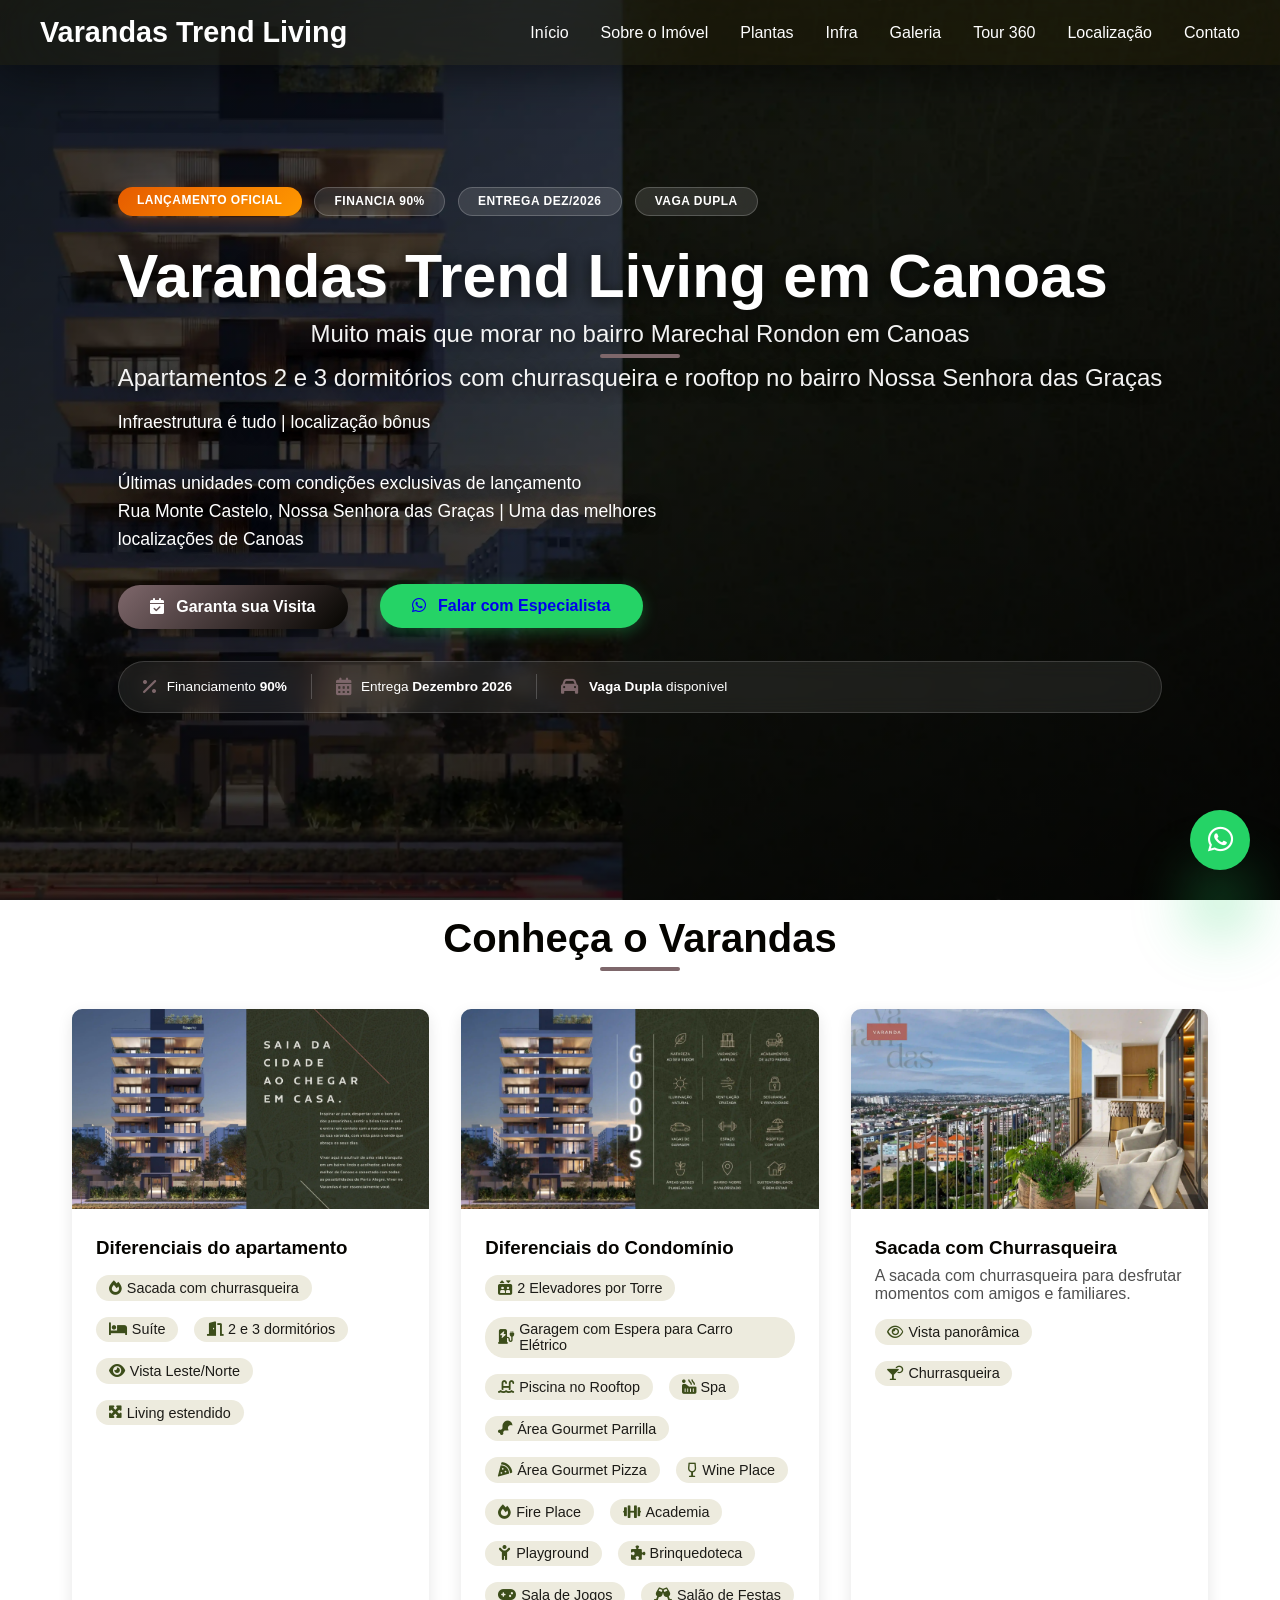
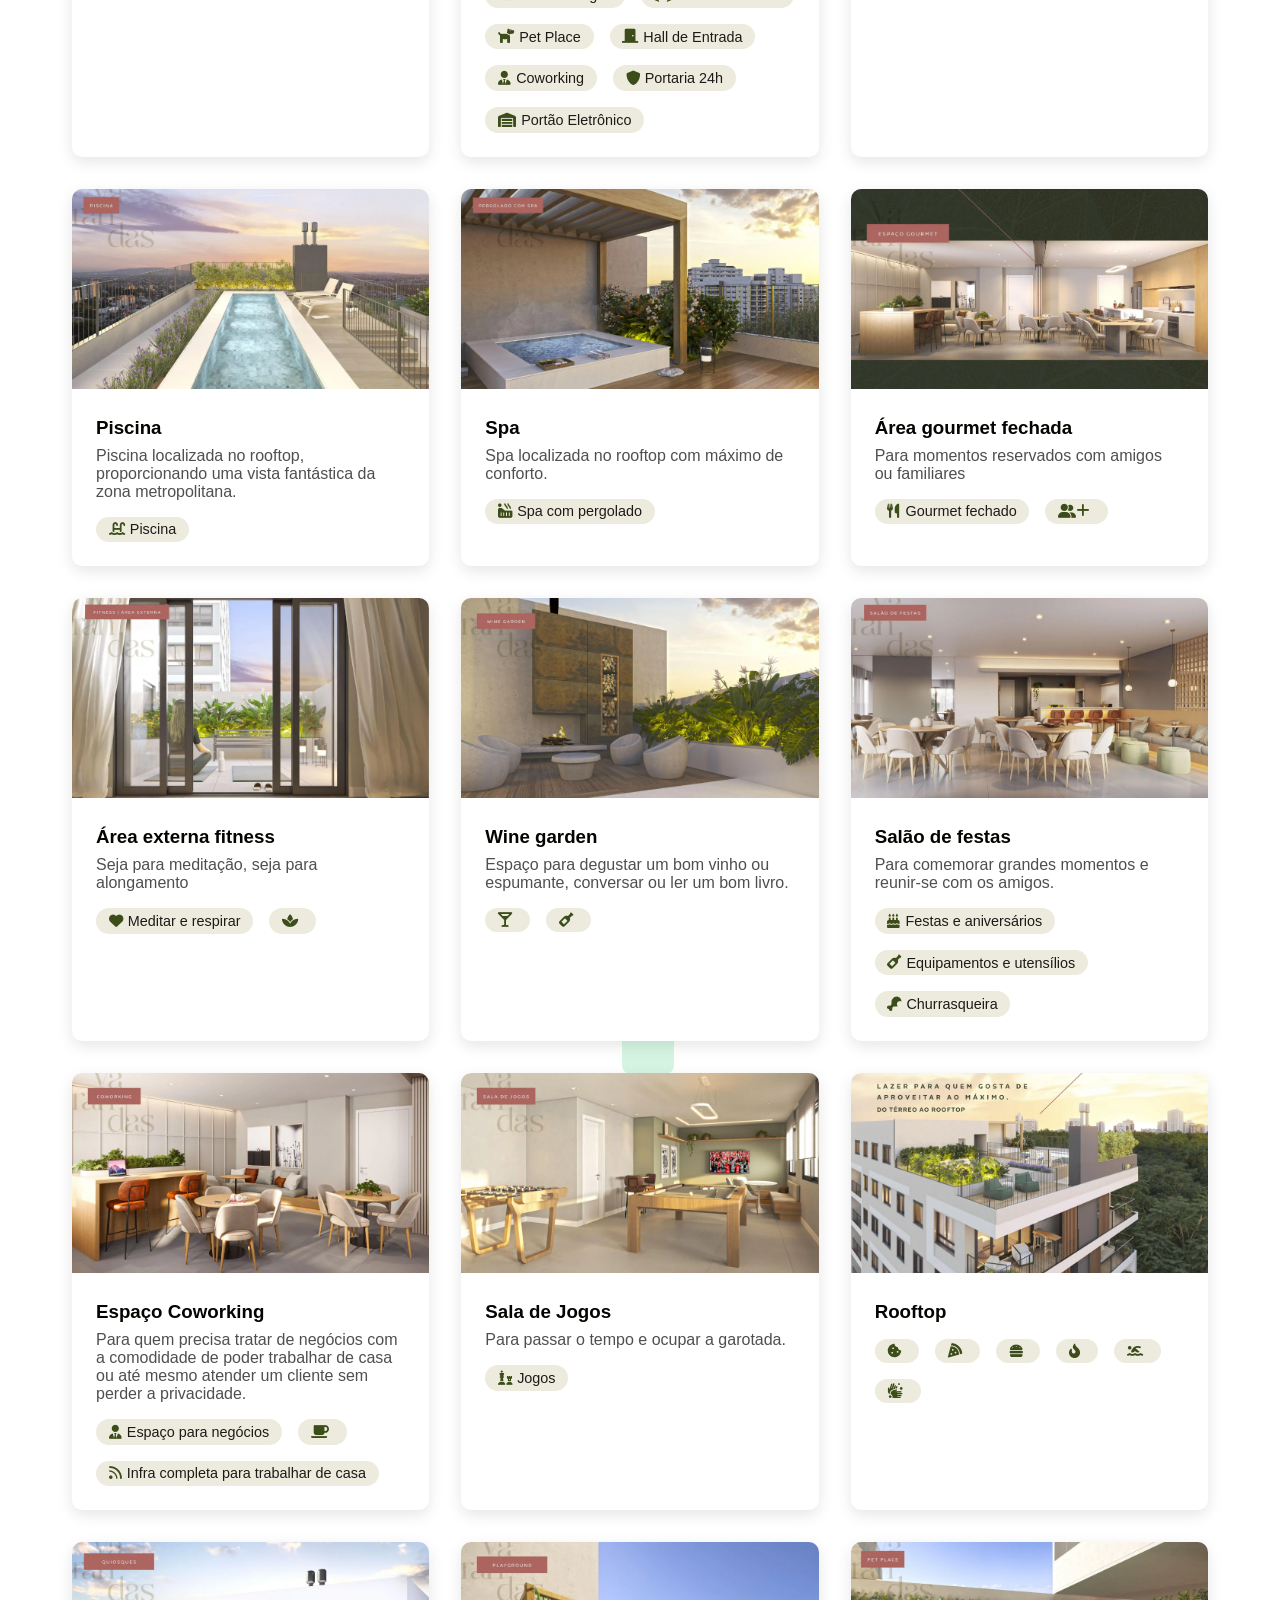
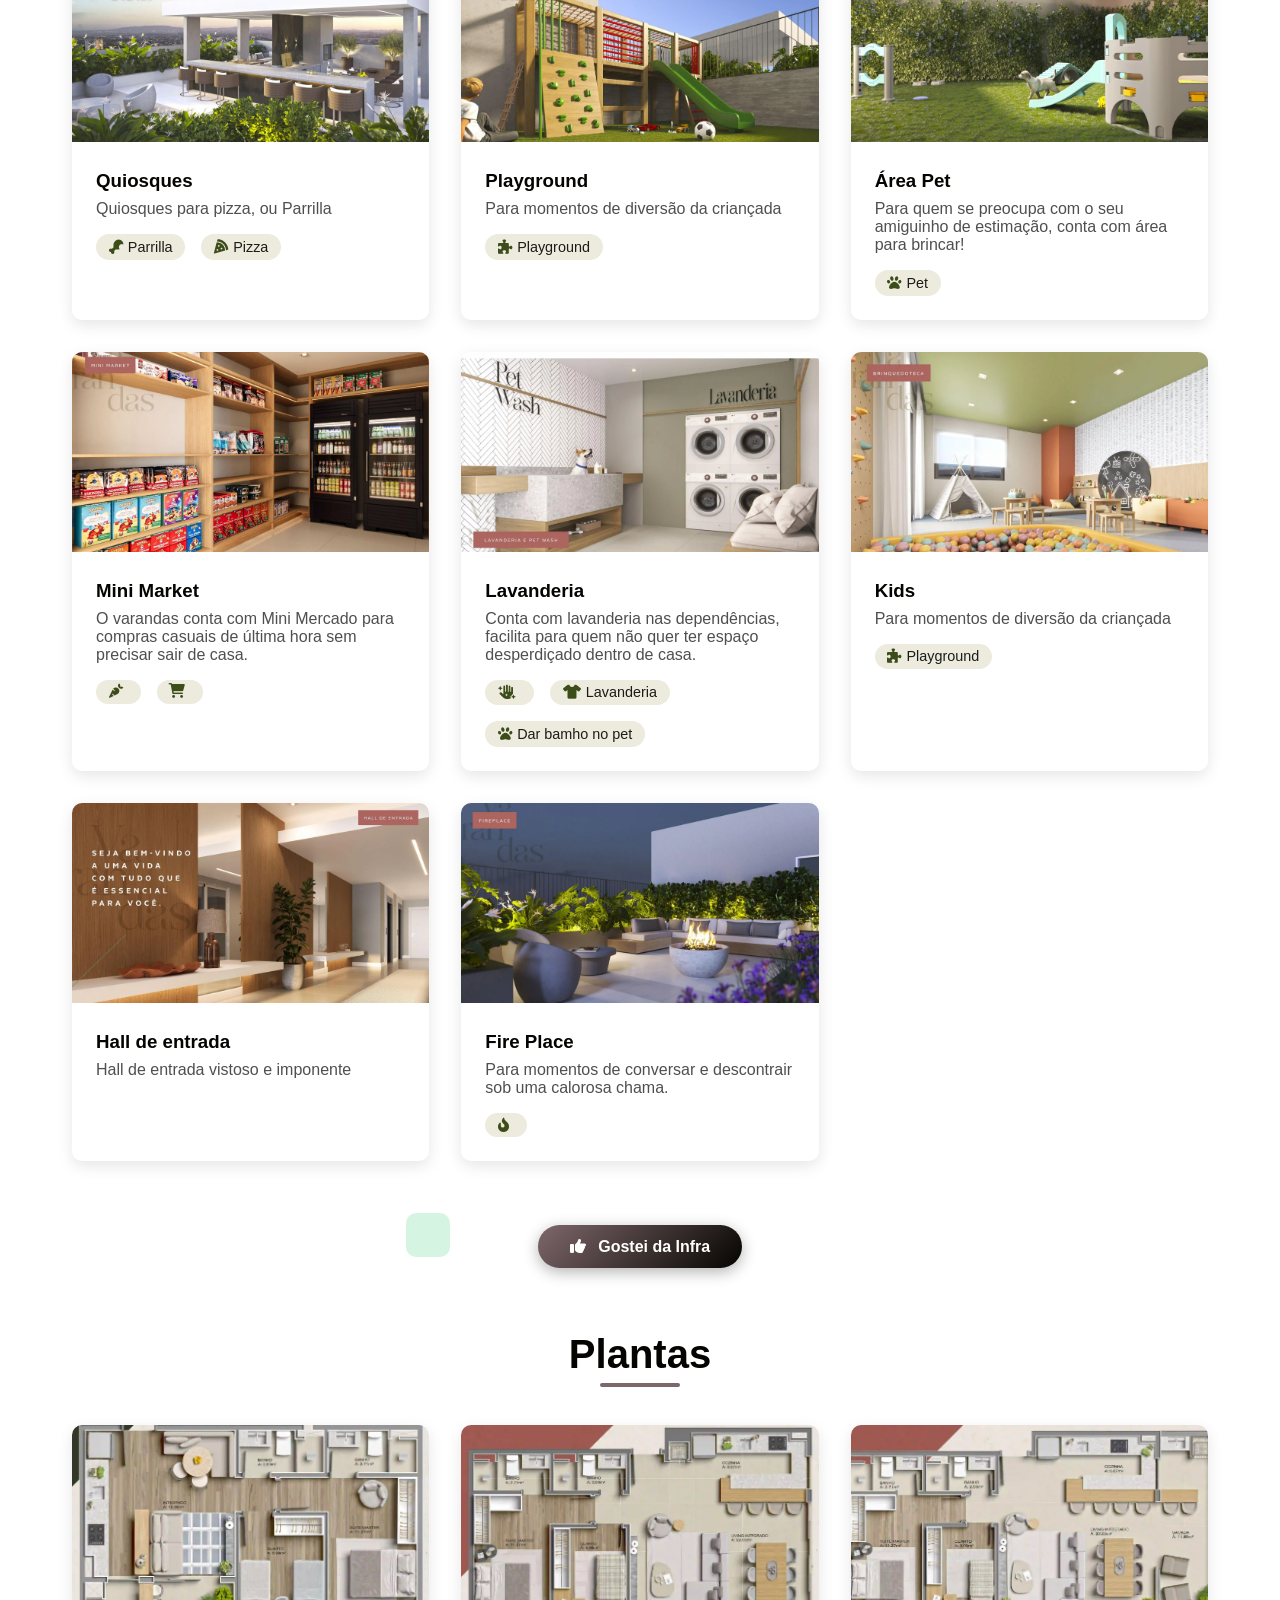
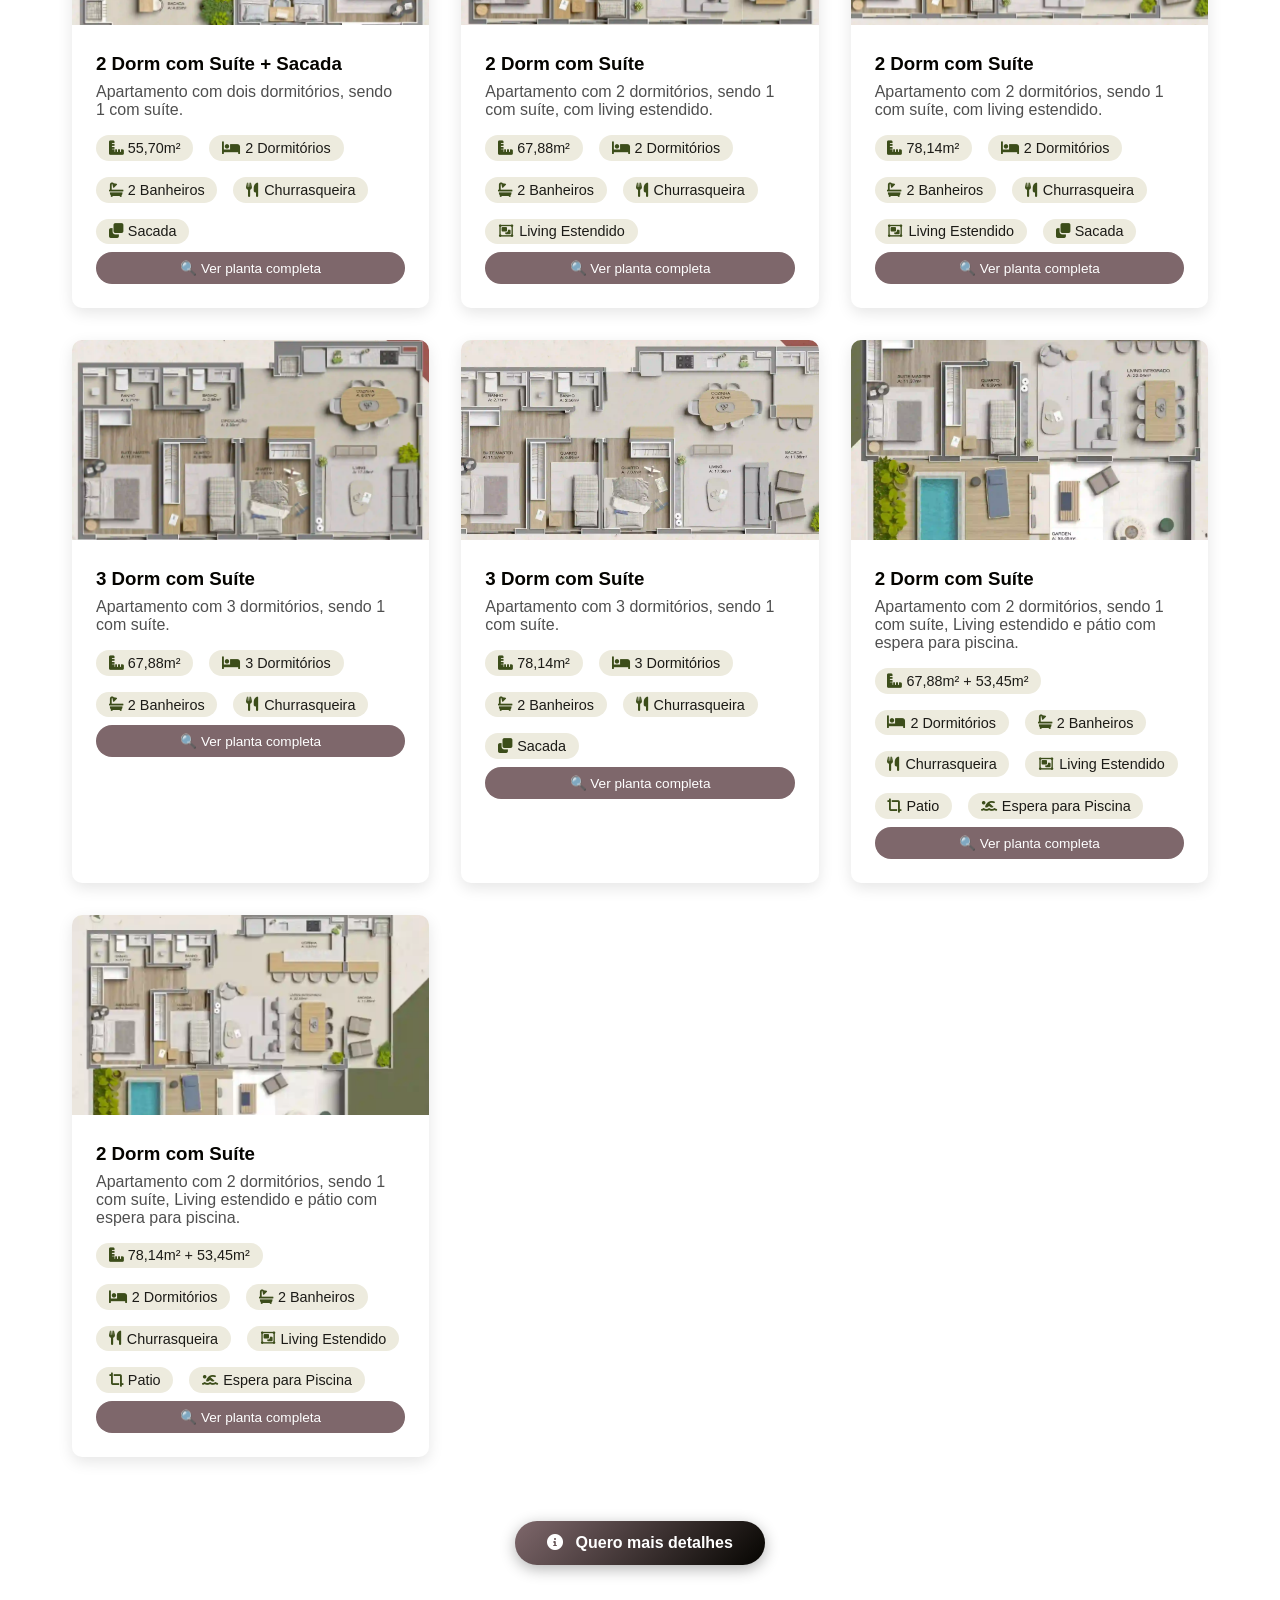
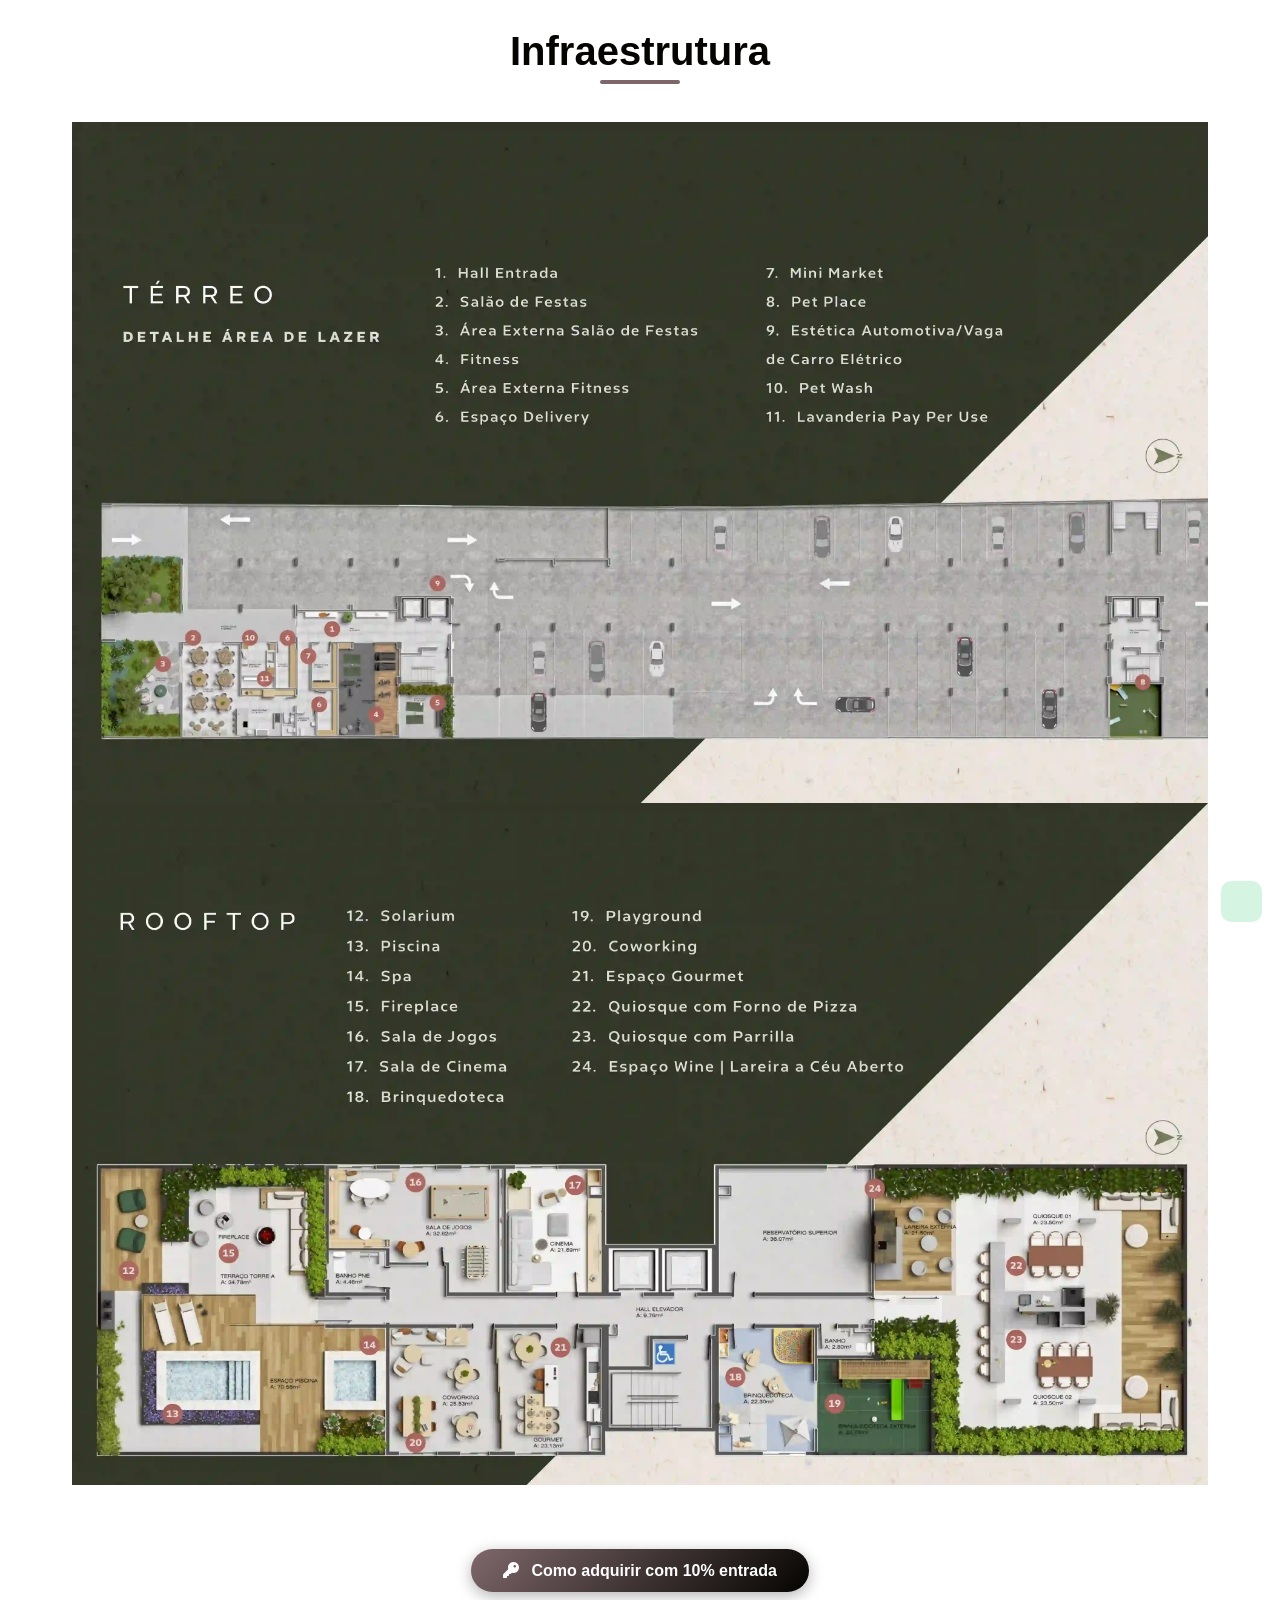
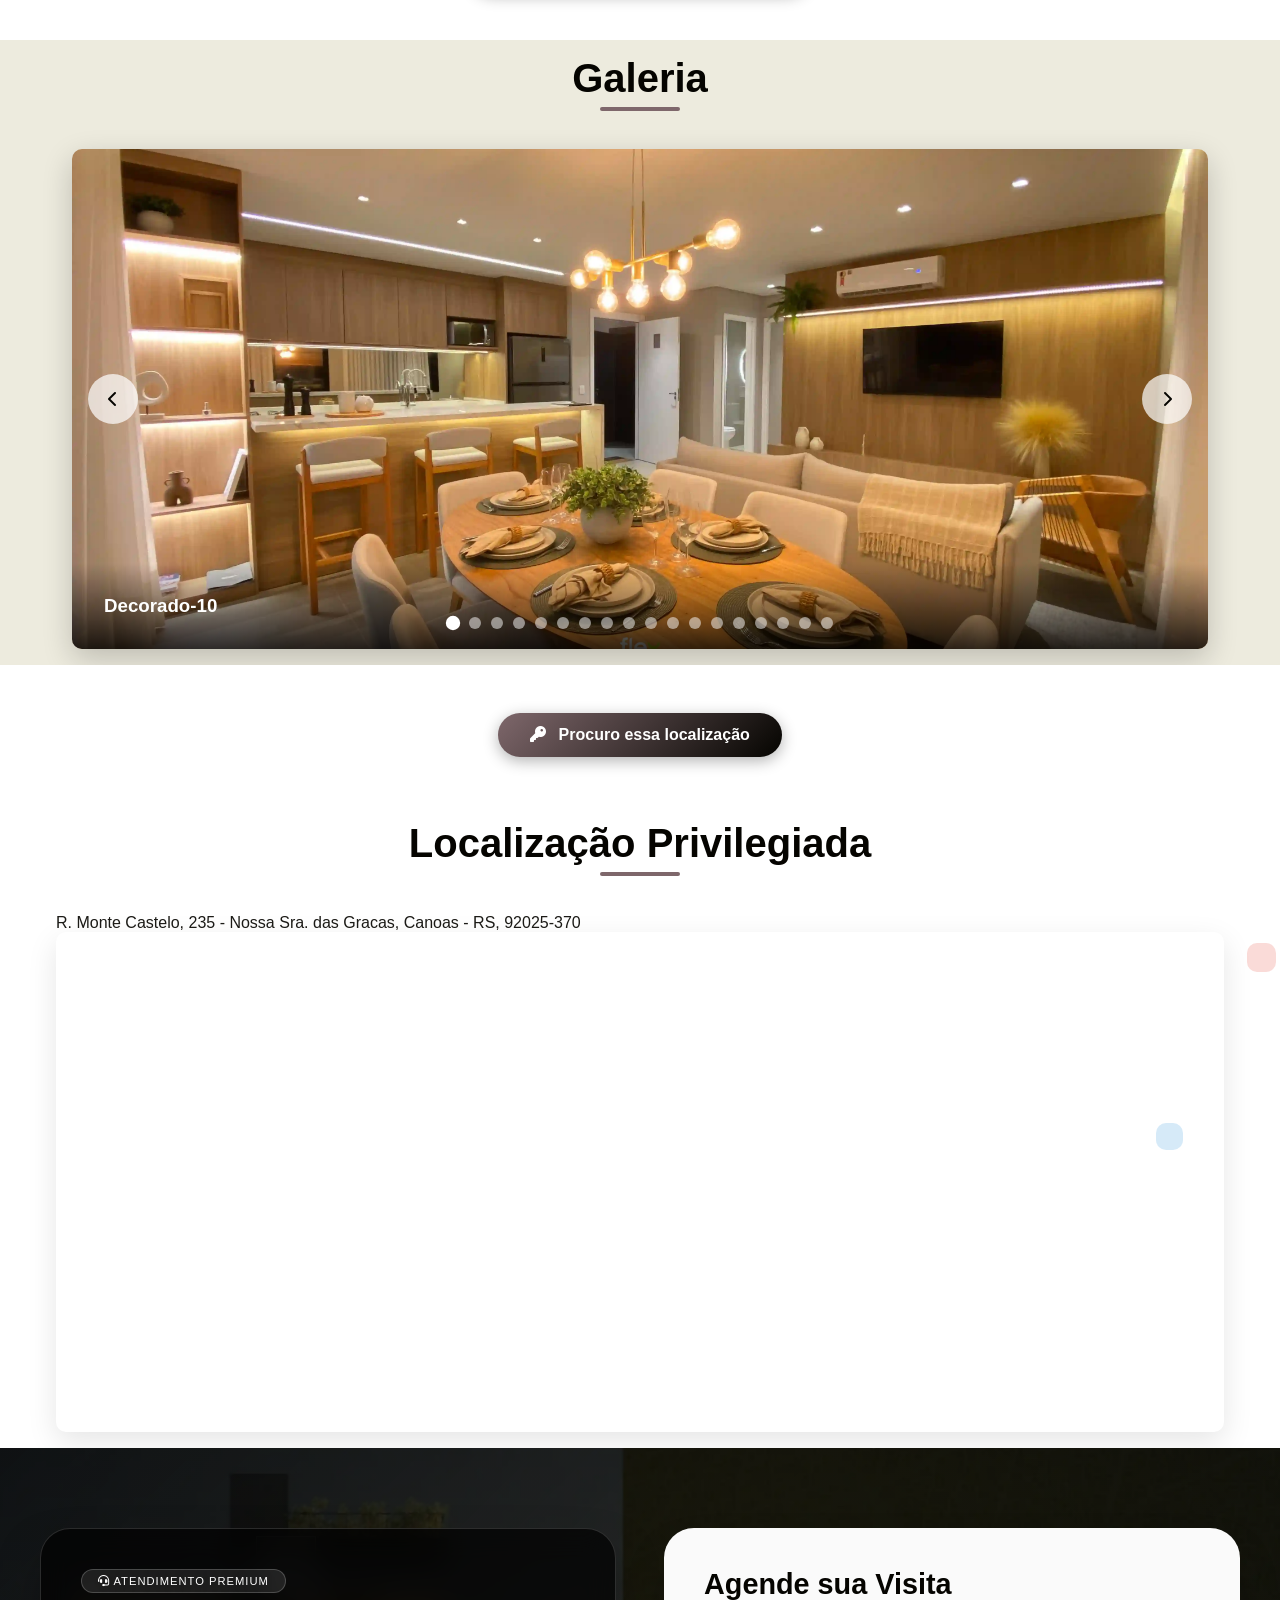
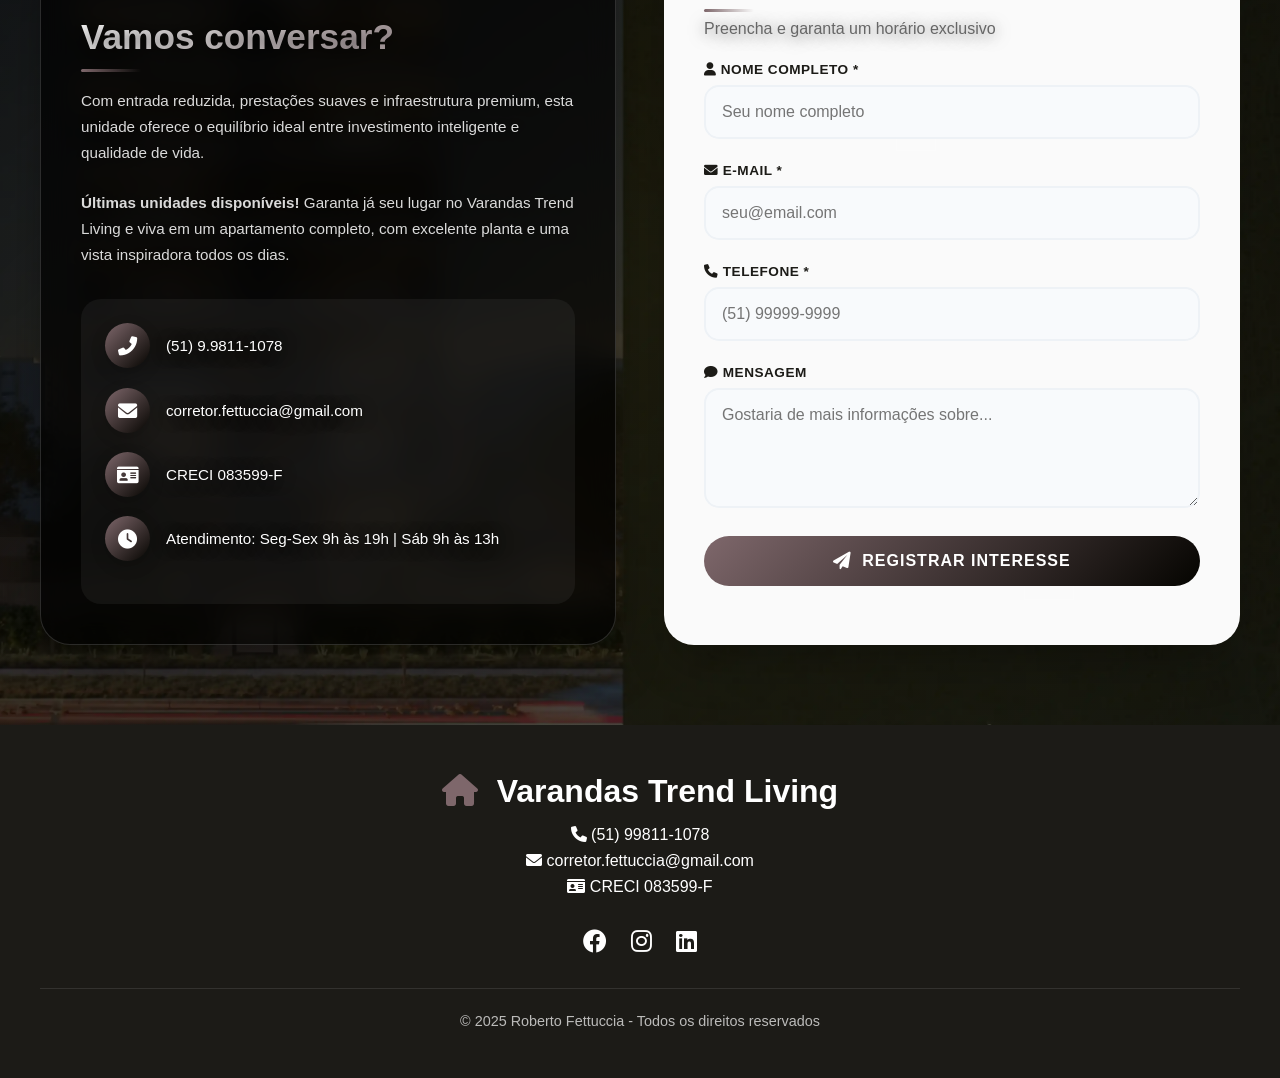
==== commit cf5661c1: "Update index.html" ====
--- a/index.html
+++ b/index.html
@@ -2,6 +2,13 @@
 <html lang="pt-BR">
 
 <head>
+    <!-- Google Tag Manager -->
+<script>(function(w,d,s,l,i){w[l]=w[l]||[];w[l].push({'gtm.start':
+new Date().getTime(),event:'gtm.js'});var f=d.getElementsByTagName(s)[0],
+j=d.createElement(s),dl=l!='dataLayer'?'&l='+l:'';j.async=true;j.src=
+'https://www.googletagmanager.com/gtm.js?id='+i+dl;f.parentNode.insertBefore(j,f);
+})(window,document,'script','dataLayer','GTM-5CMGVFJ5');</script>
+<!-- End Google Tag Manager -->
 <!-- Direitos reservados - https://VANRANAS-CANOAS.COM.BR - Roberto De Paula Fettuccia -->
 <!-- Versão 2.1 05/05/26 -->
 <!-- ========== META TAGS GERADAS PELA FERRAMENTA PROFISSIONAL ========== -->
@@ -244,6 +251,10 @@
     color: var(--dark-color);
     overflow-x: hidden;
     position: relative;
+    <!-- Google Tag Manager (noscript) -->
+<noscript><iframe src="https://www.googletagmanager.com/ns.html?id=GTM-5CMGVFJ5"
+height="0" width="0" style="display:none;visibility:hidden"></iframe></noscript>
+<!-- End Google Tag Manager (noscript) -->
 }
 
 body::before {
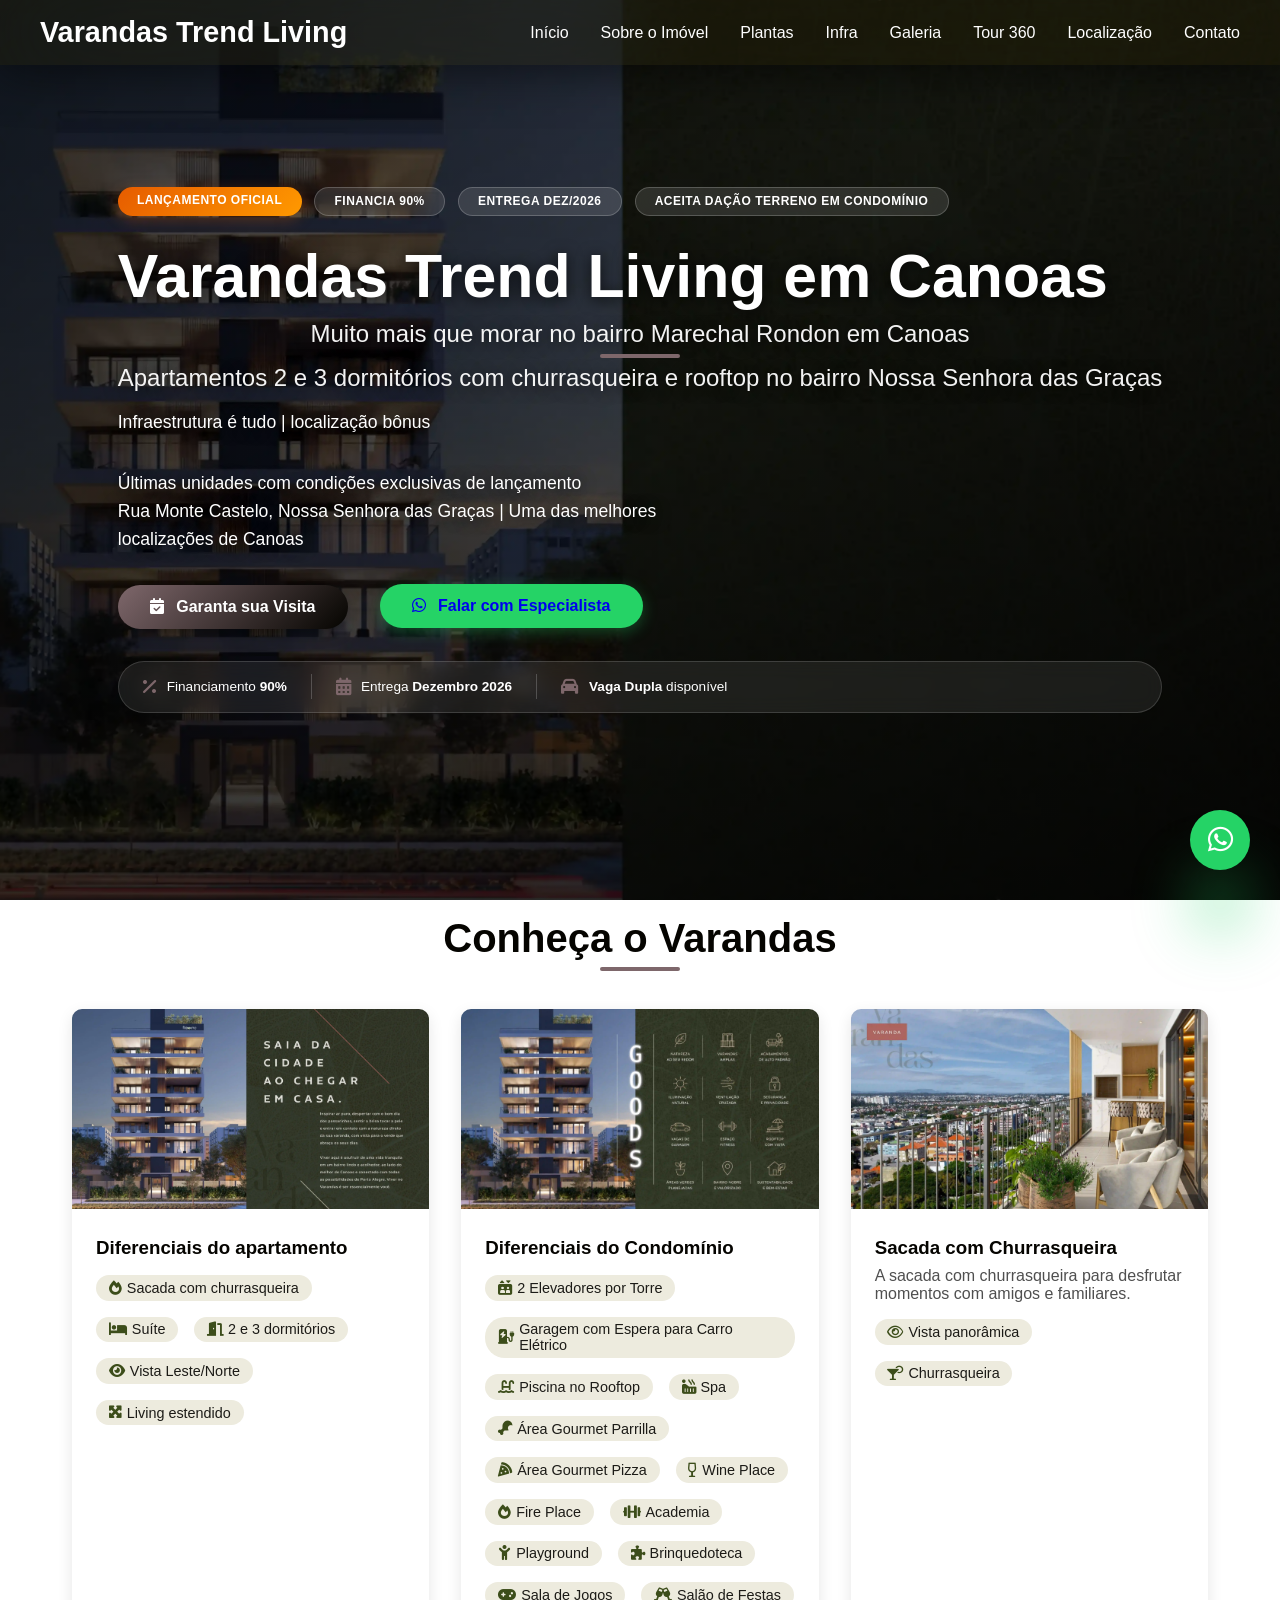
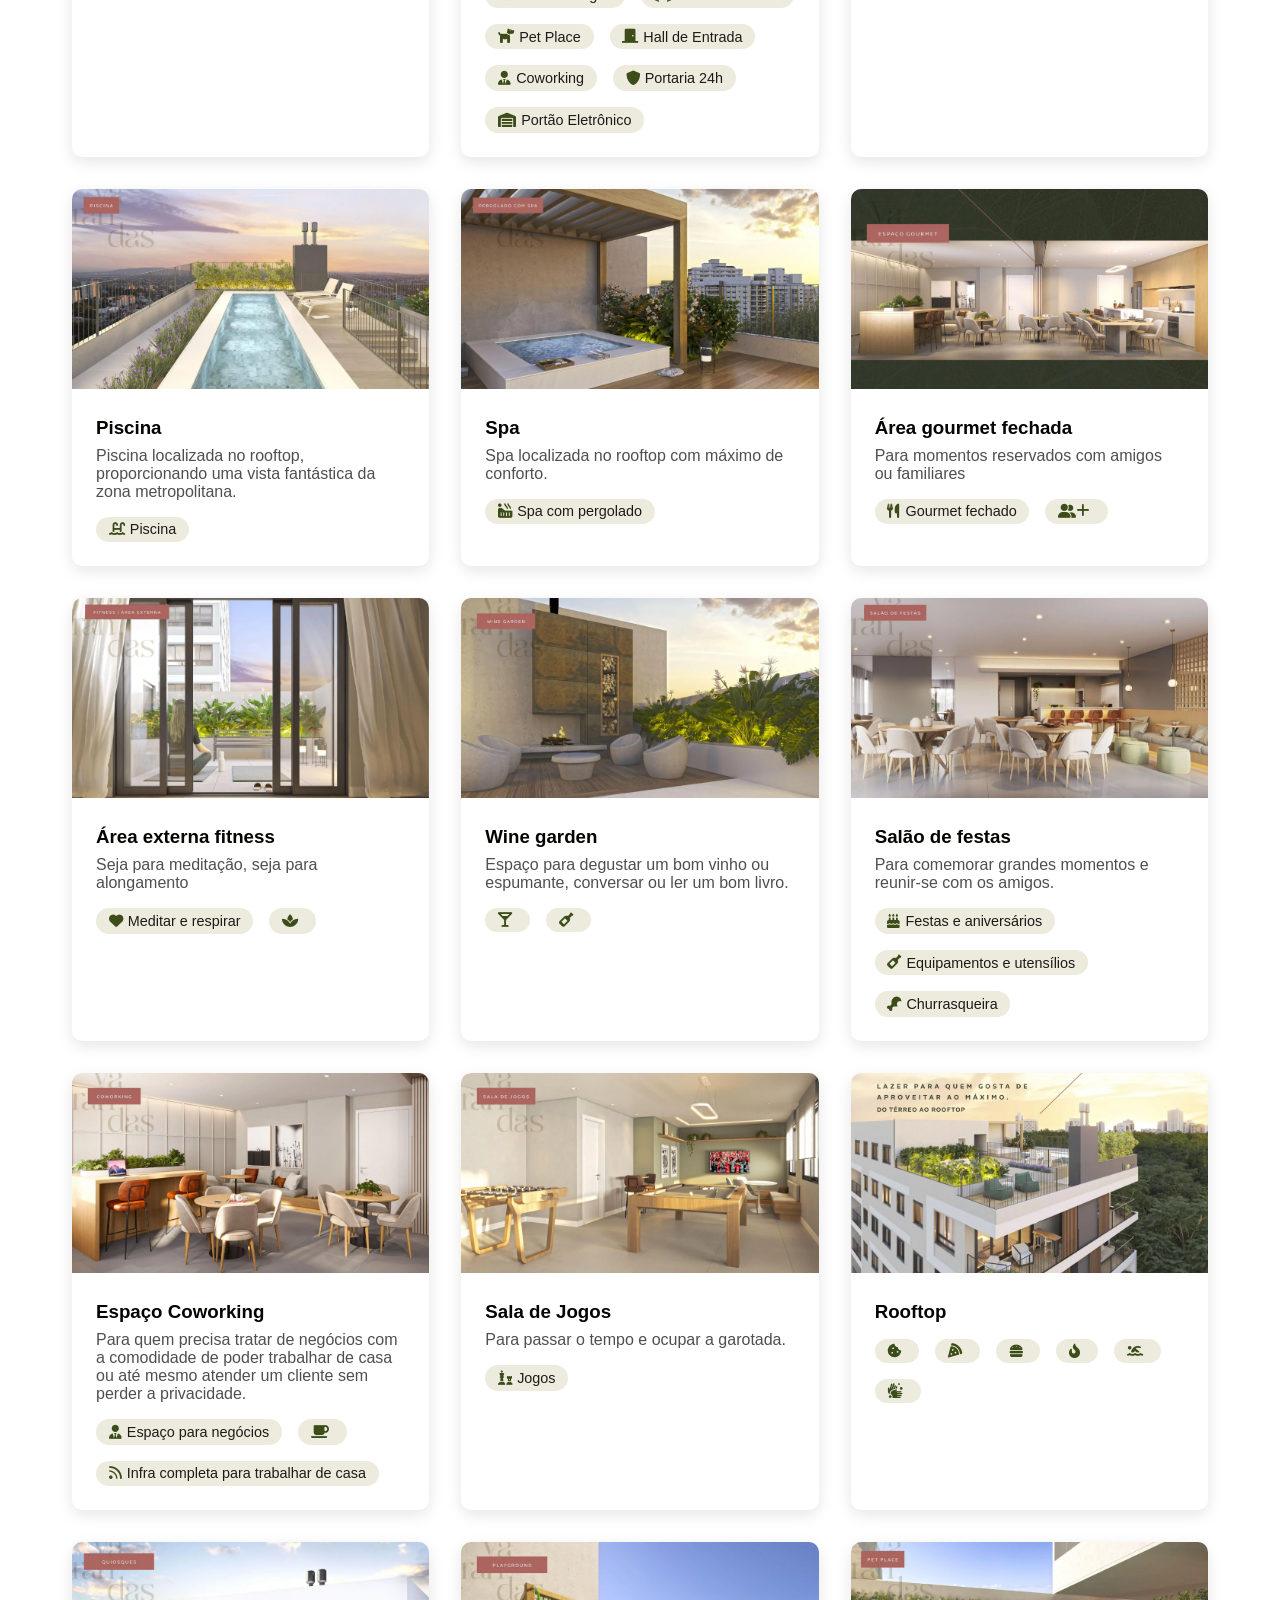
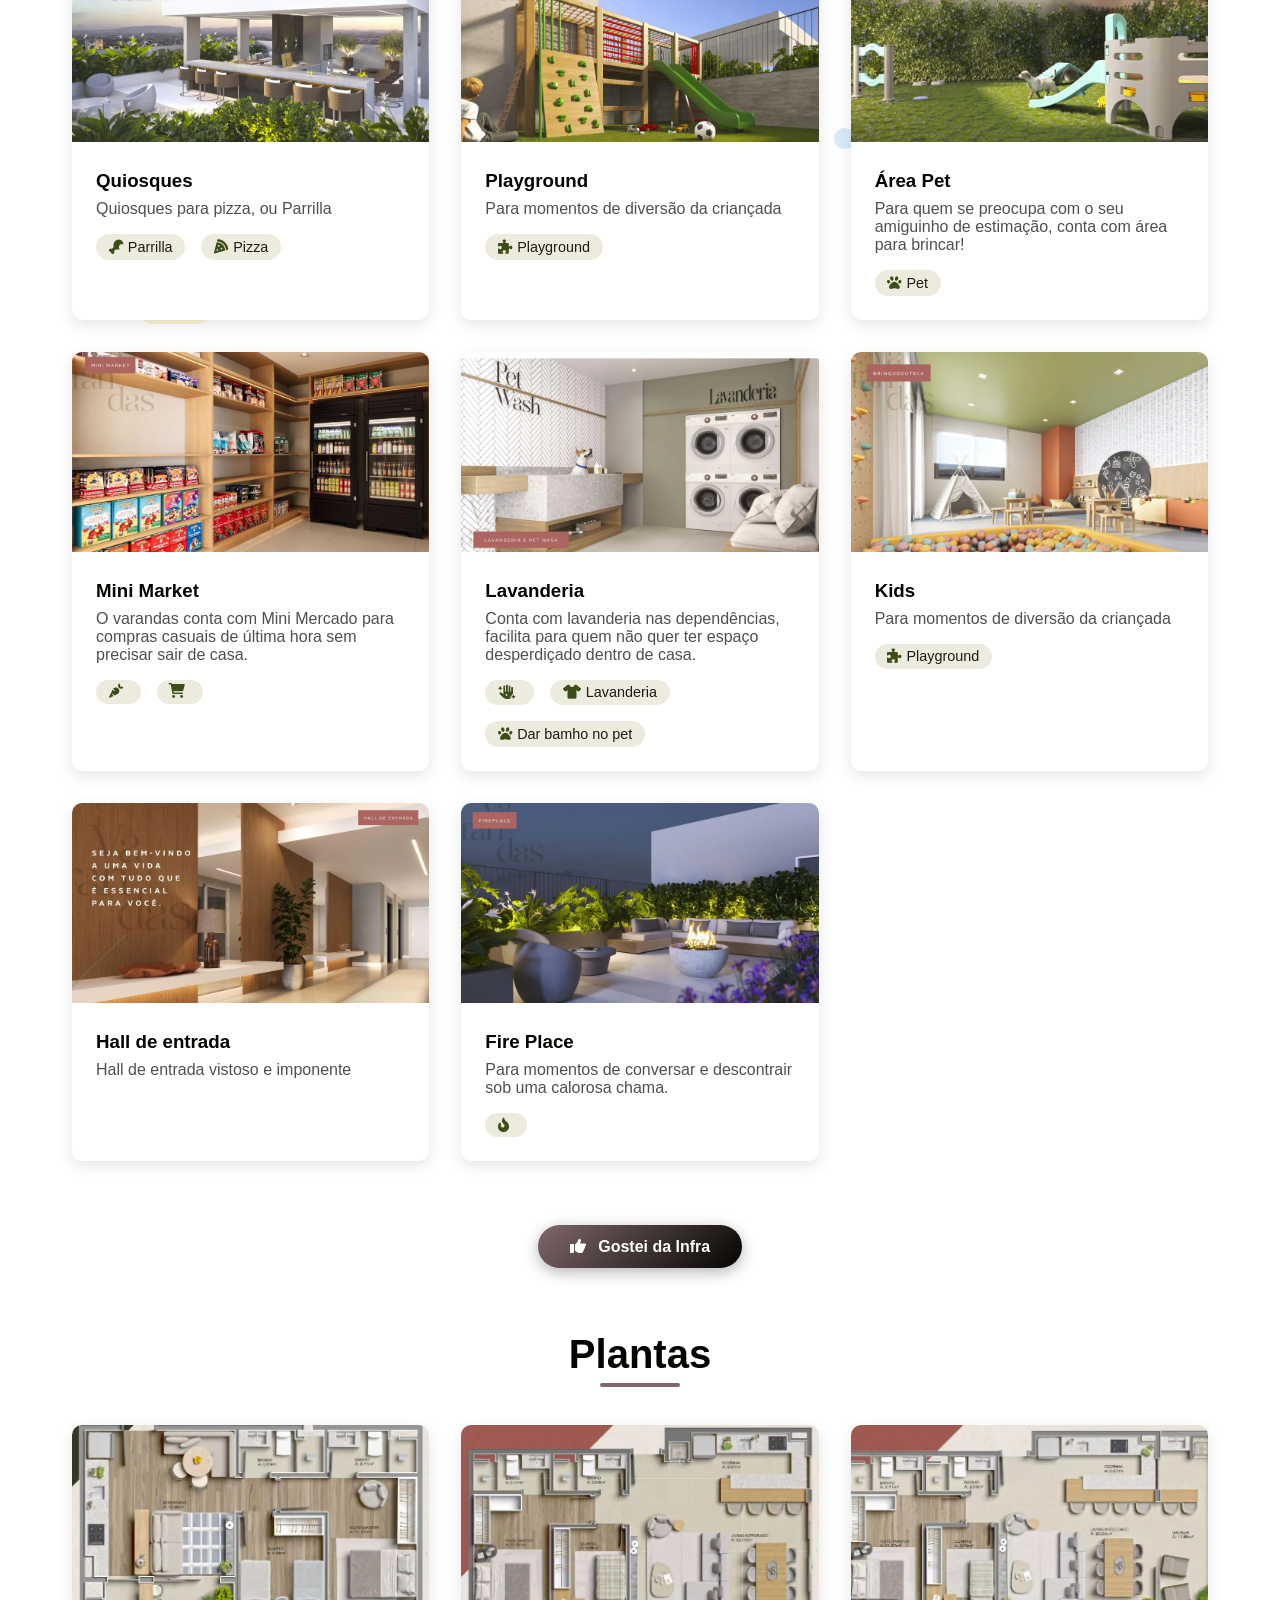
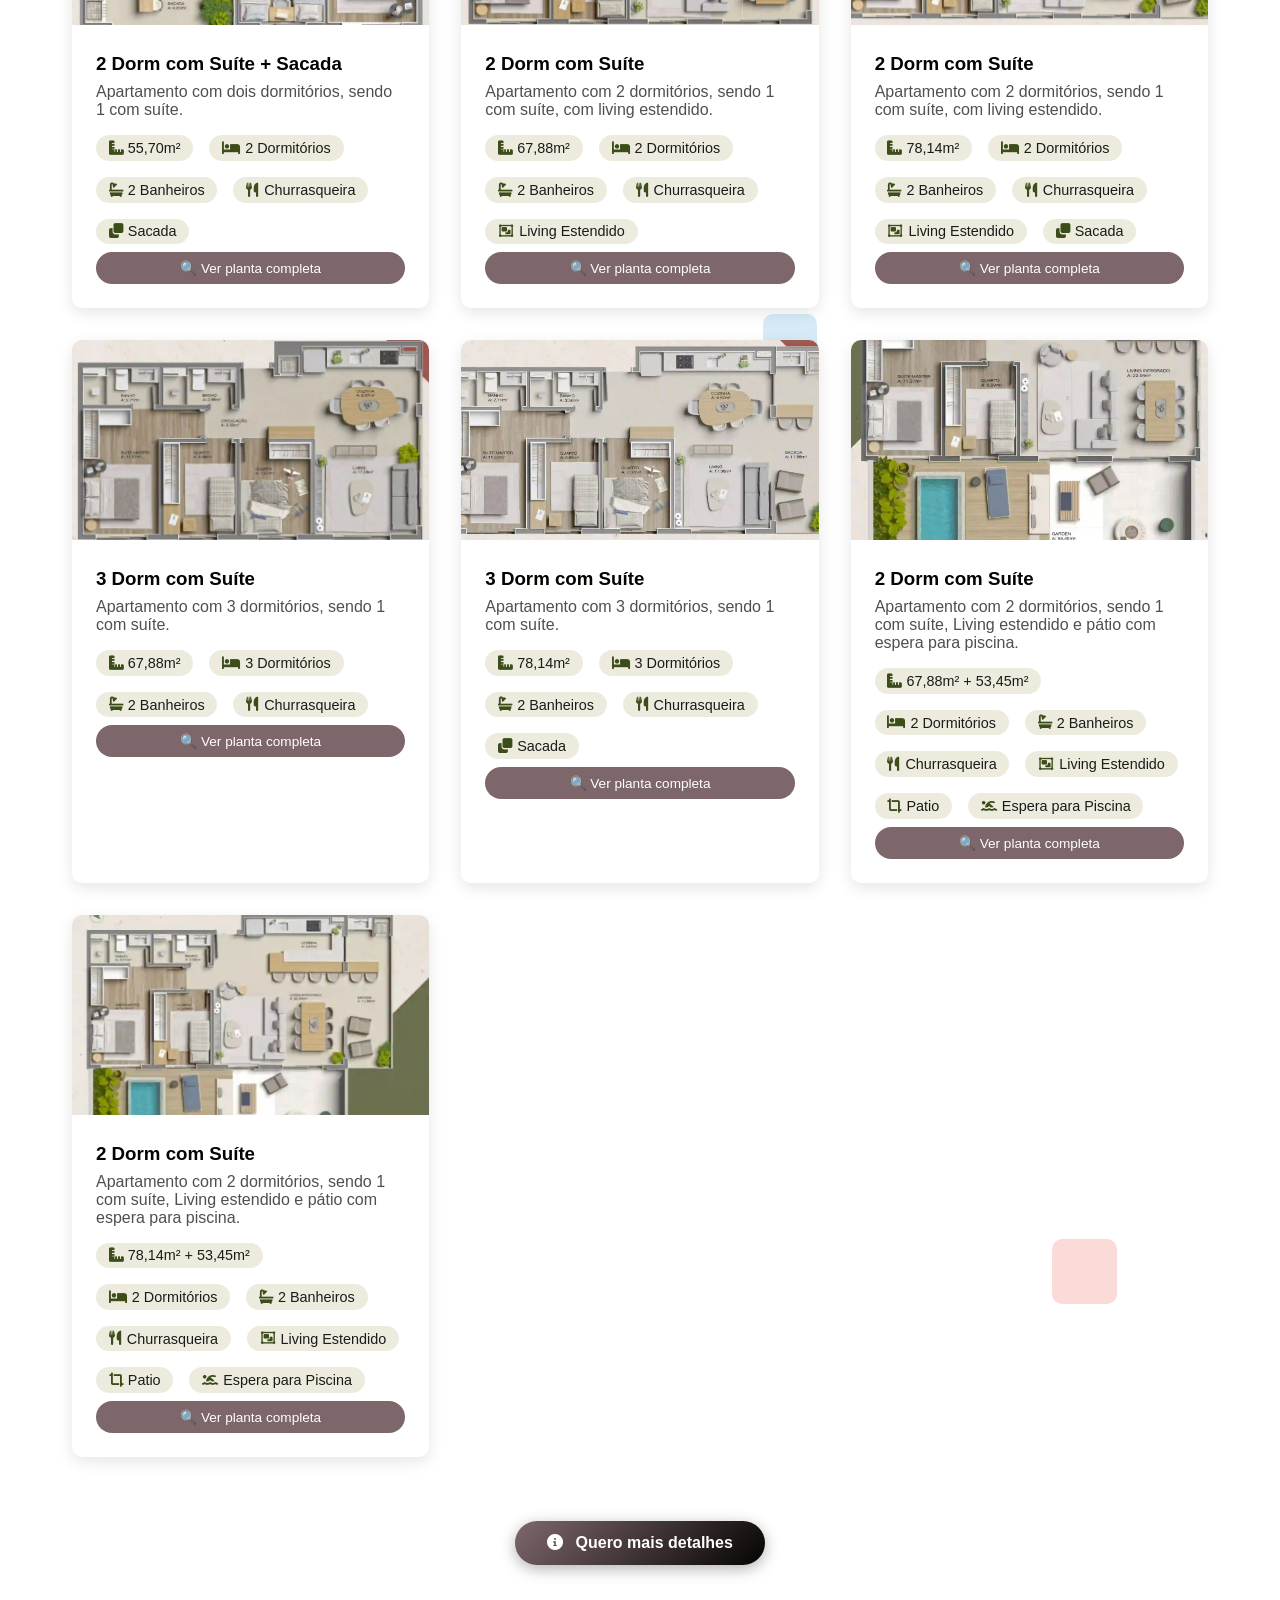
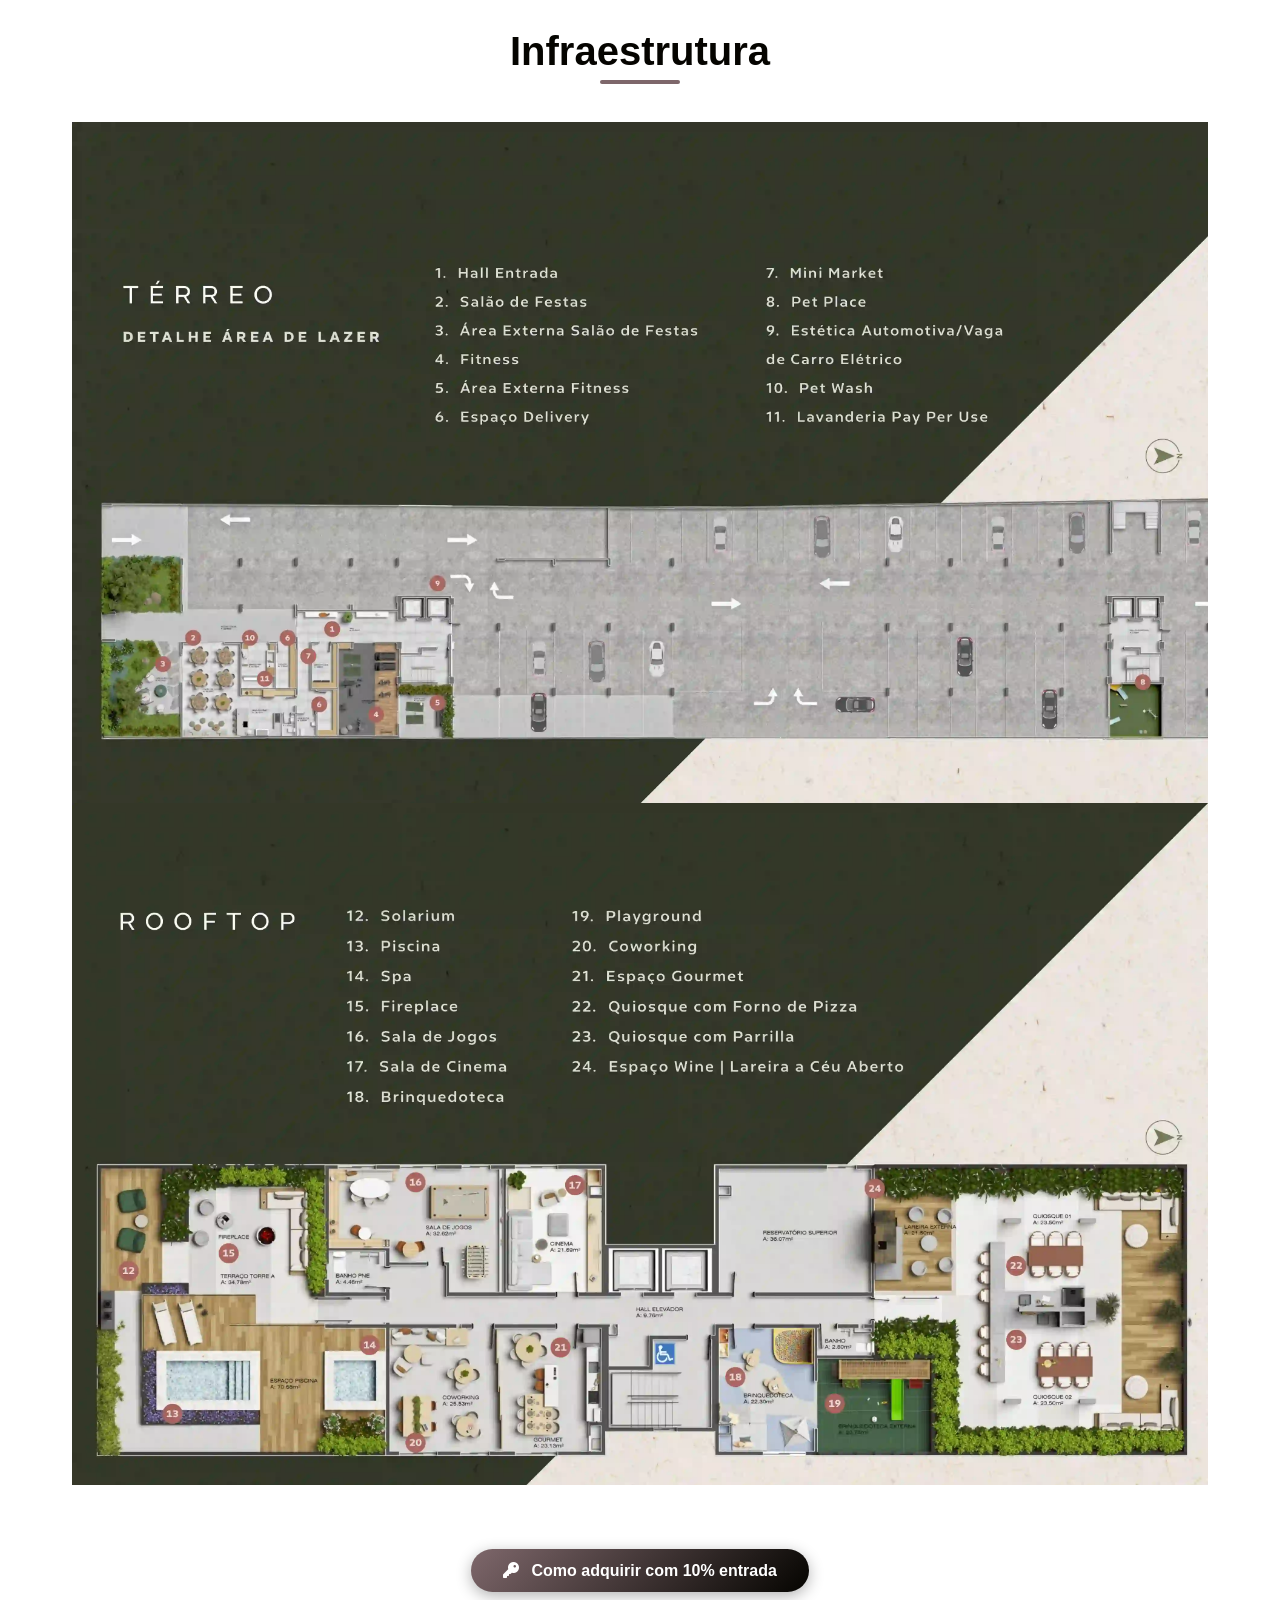
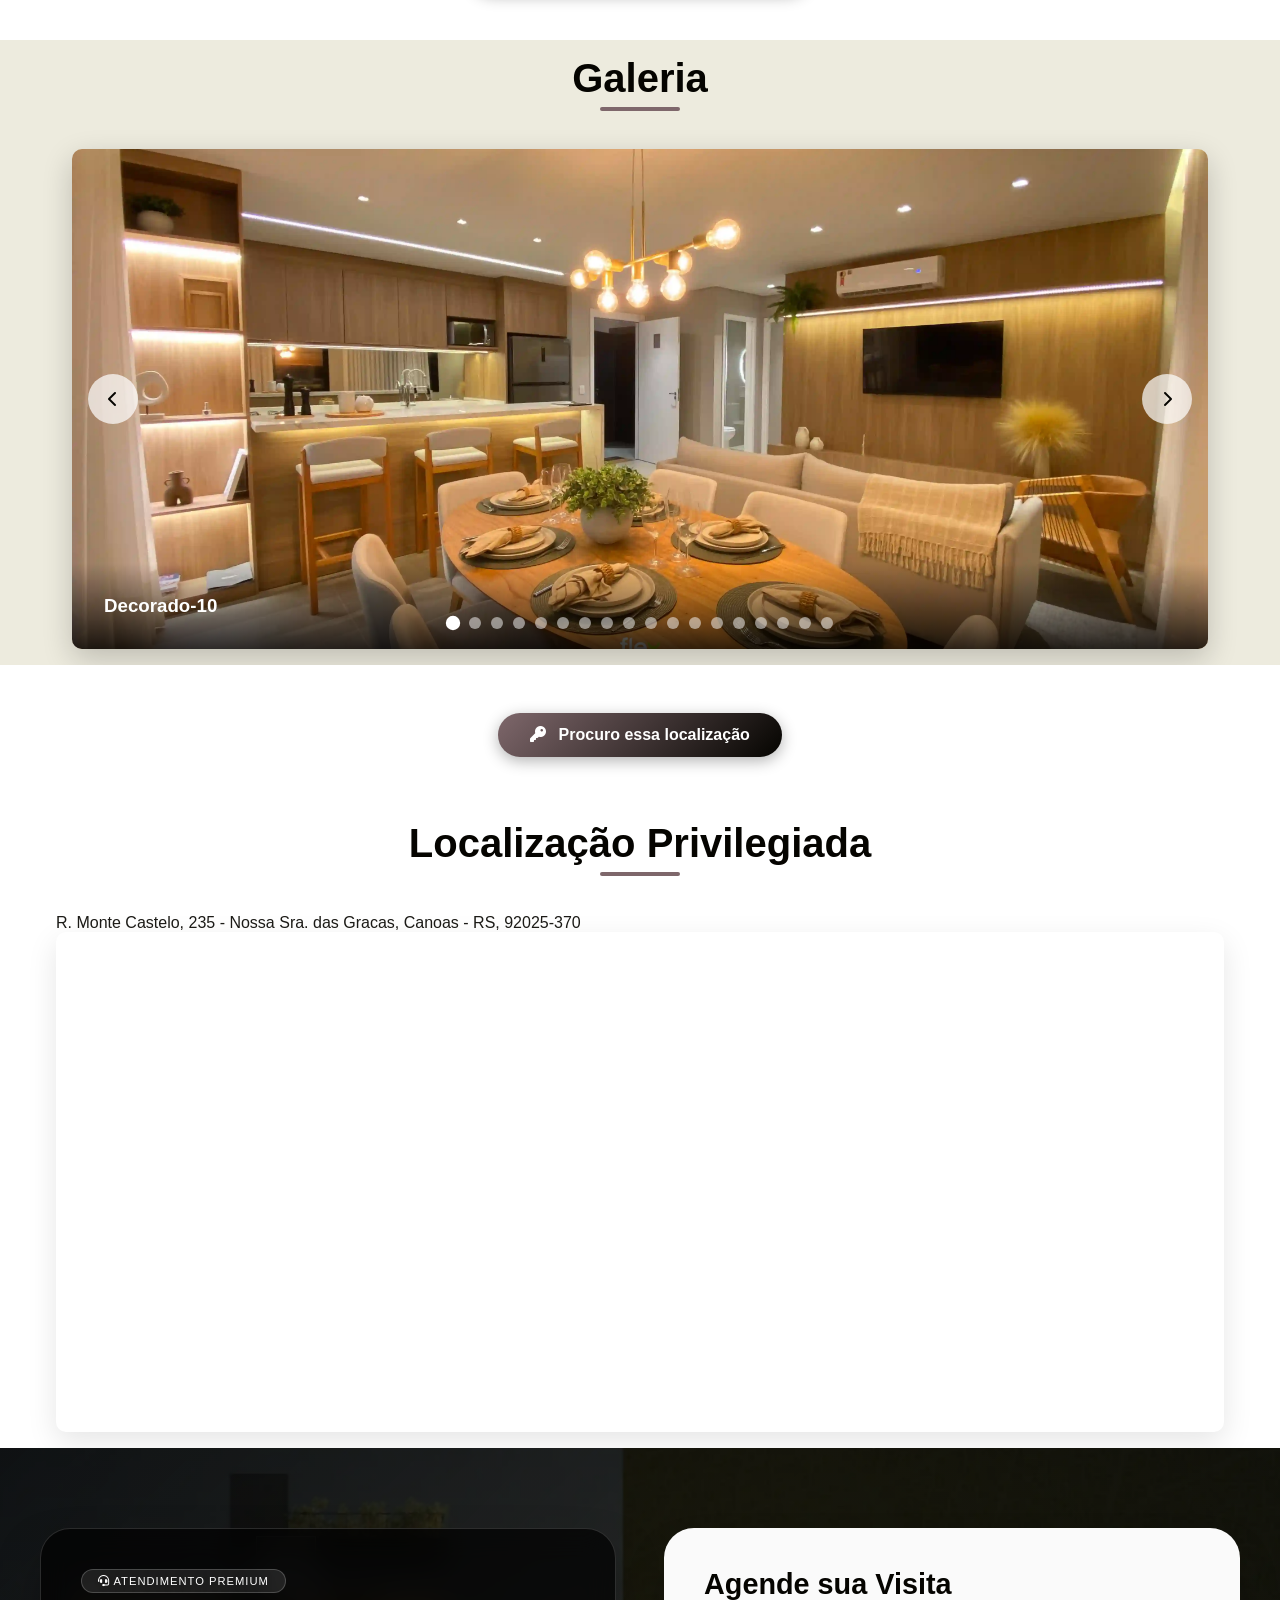
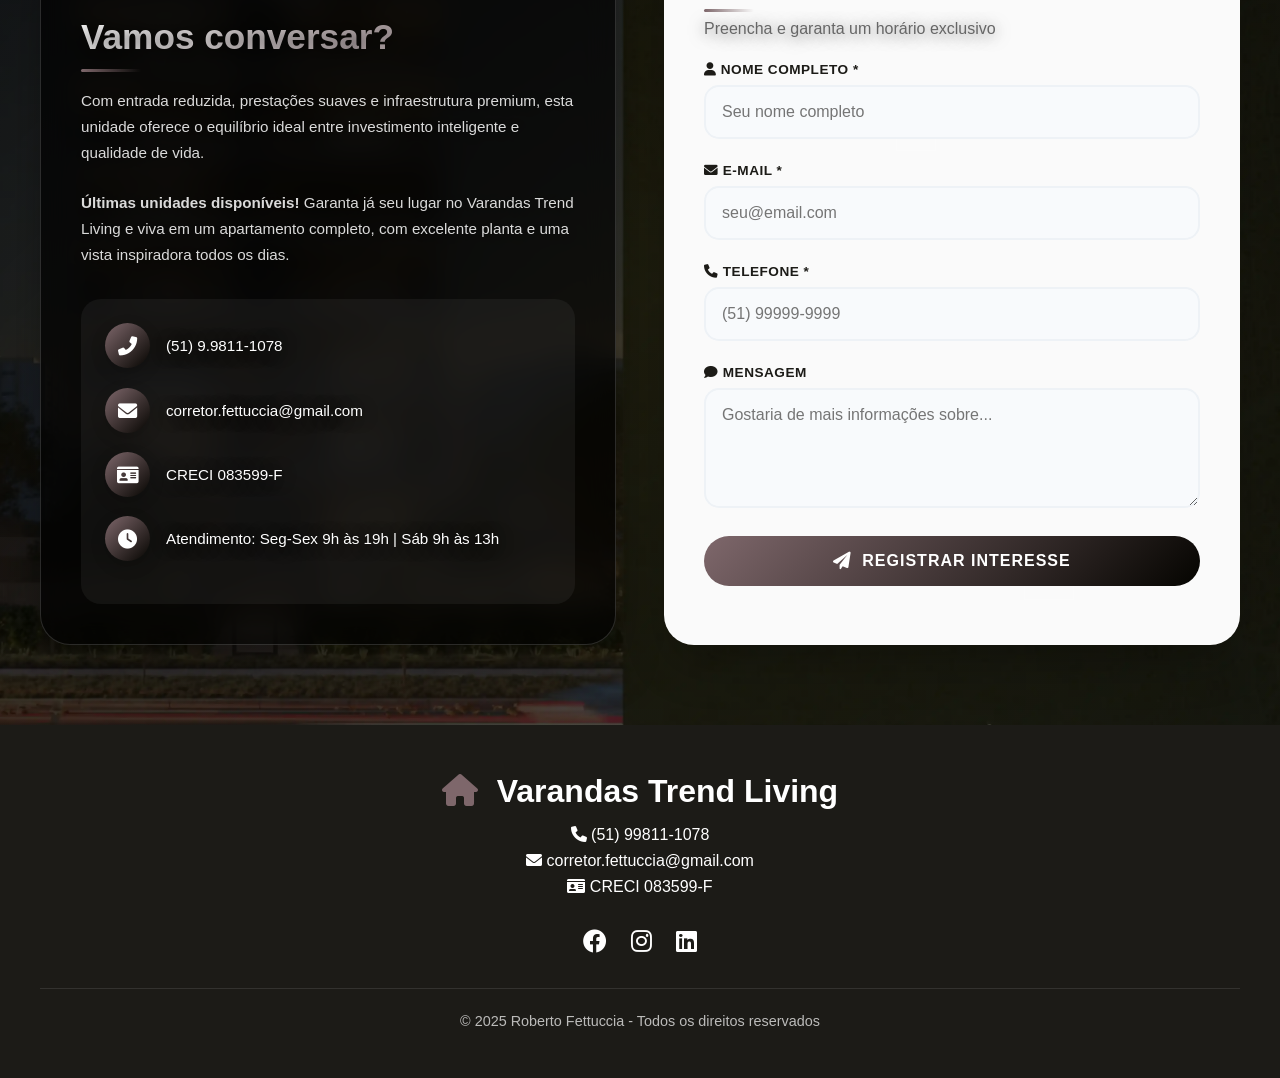
==== commit 13907771: "Update index.html" ====
--- a/index.html
+++ b/index.html
@@ -1840,7 +1840,7 @@
             <span class="badge highlight">Lançamento Oficial</span>
             <span class="badge">Financia 90%</span>
             <span class="badge">Entrega Dez/2026</span>
-            <span class="badge">Vaga Dupla</span>
+            <span class="badge">Aceita dação terreno em condomínio</span>
         </div>
         
         <h1>Varandas Trend Living em Canoas</h1>
